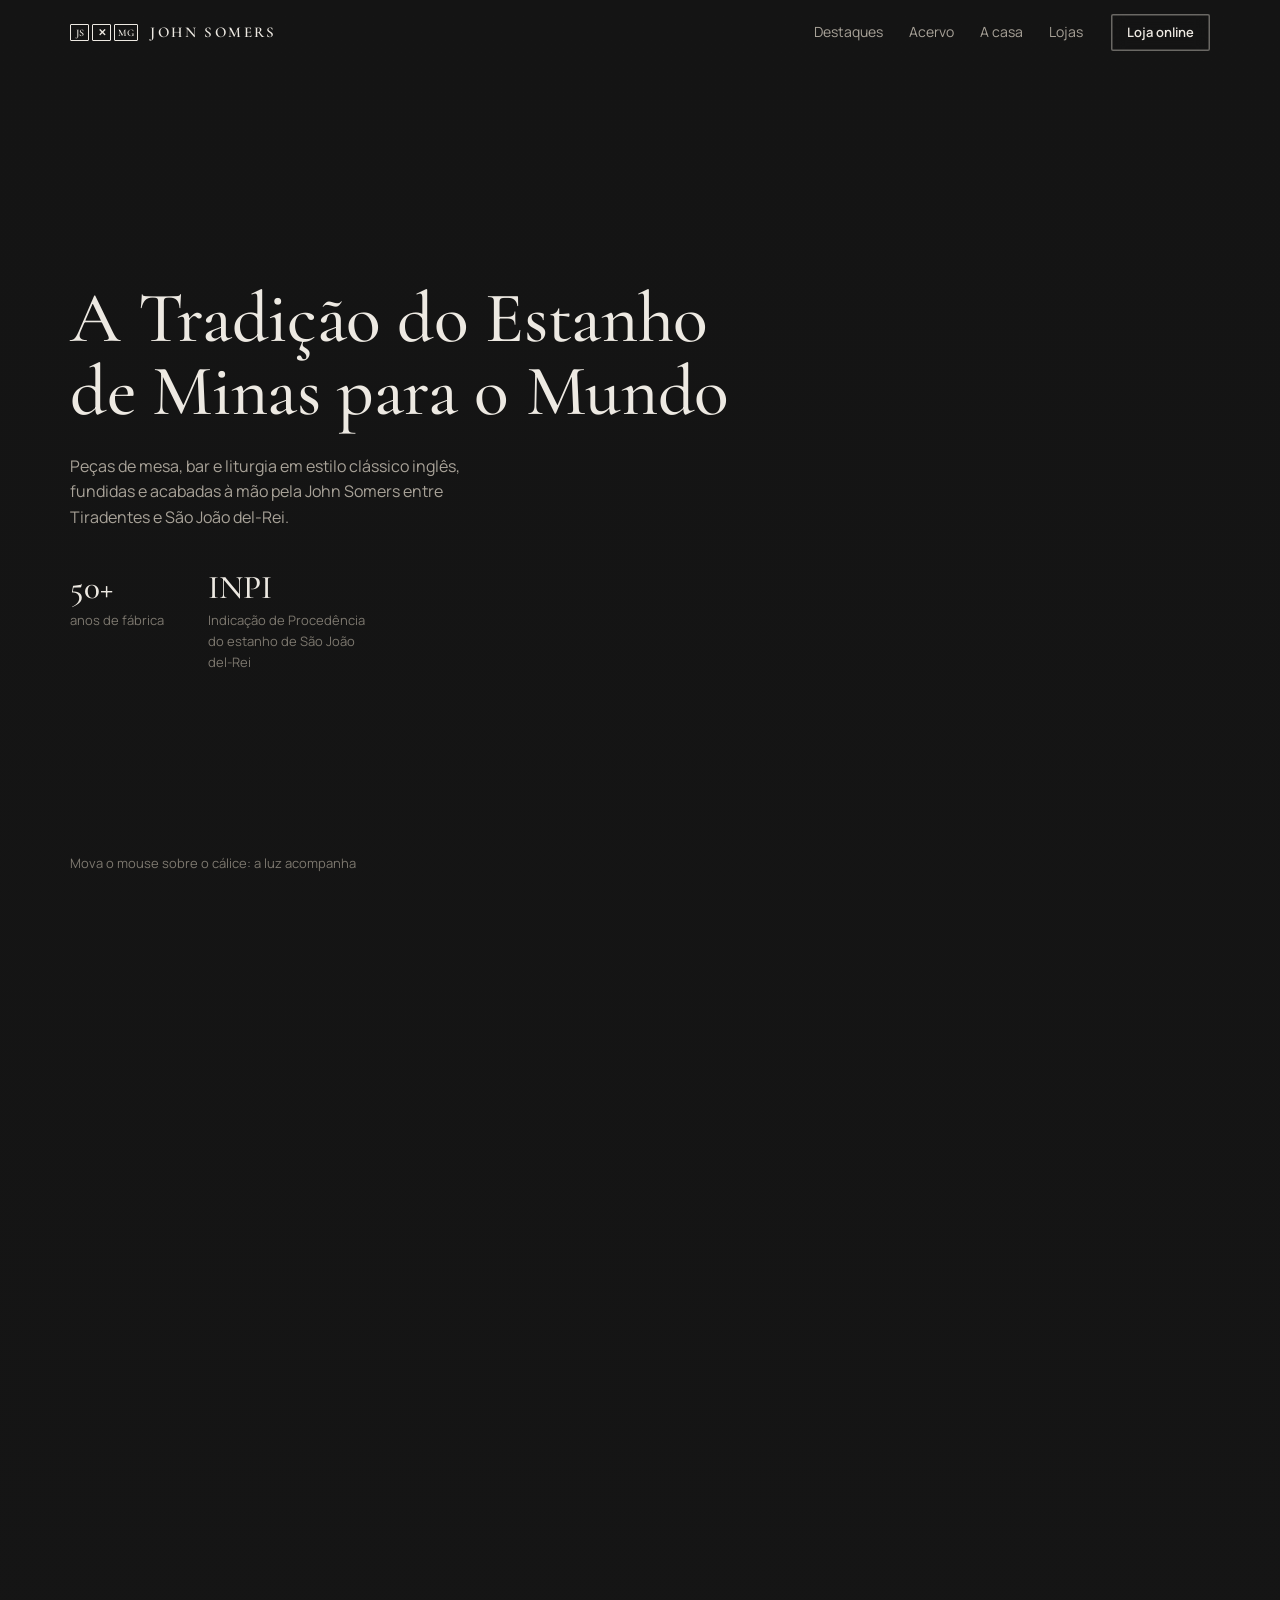
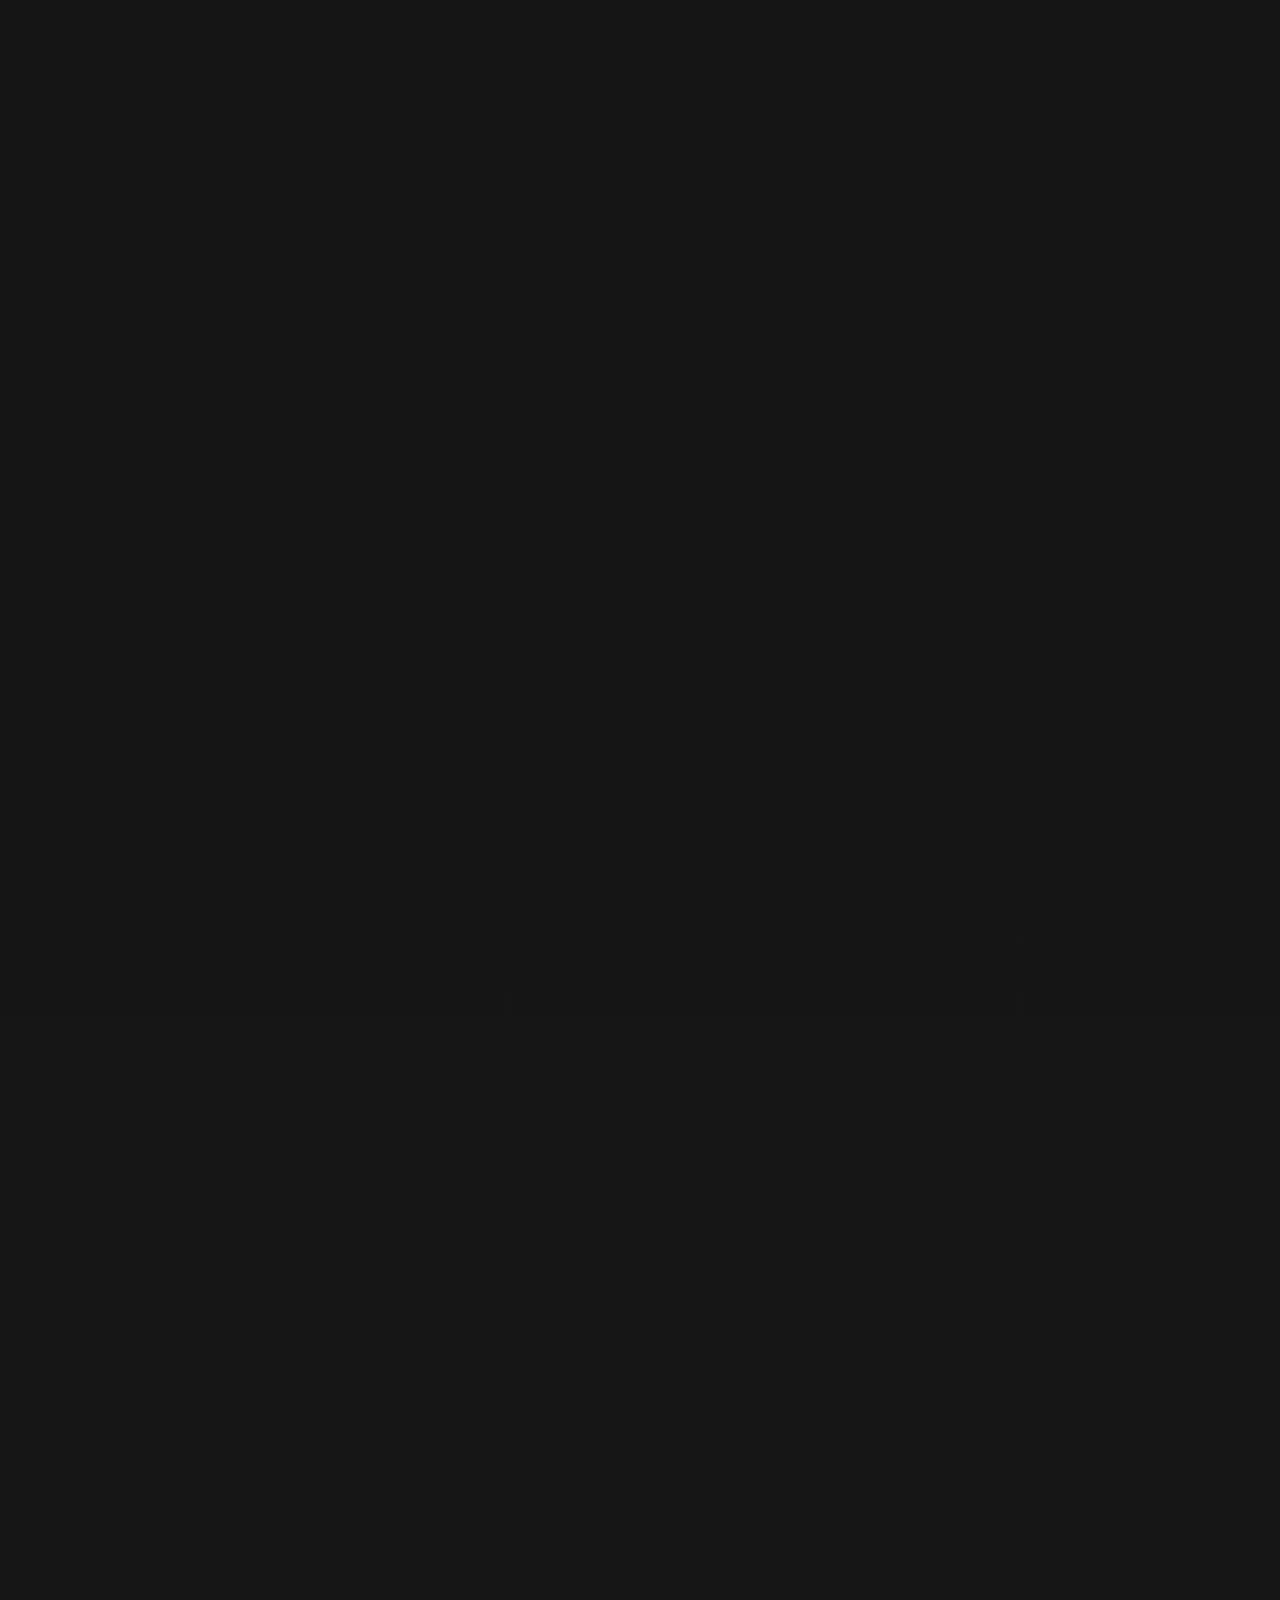
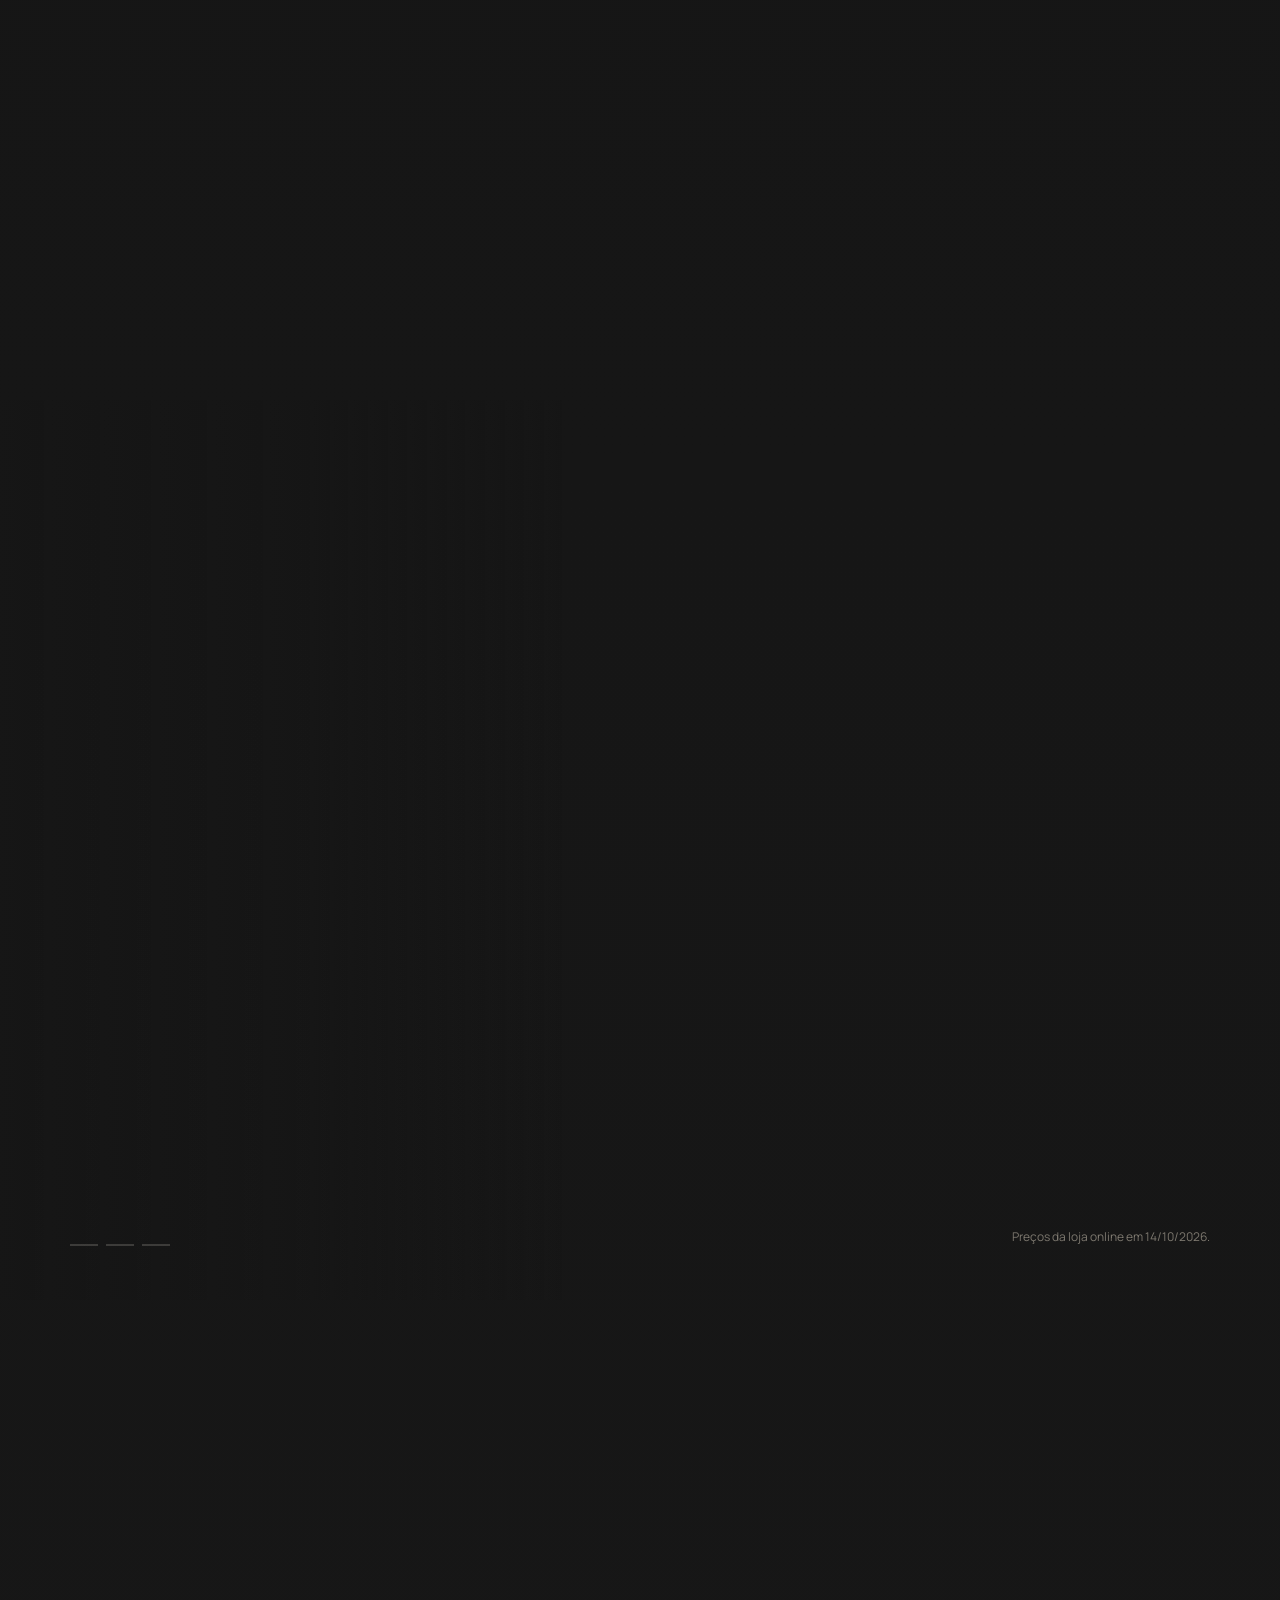
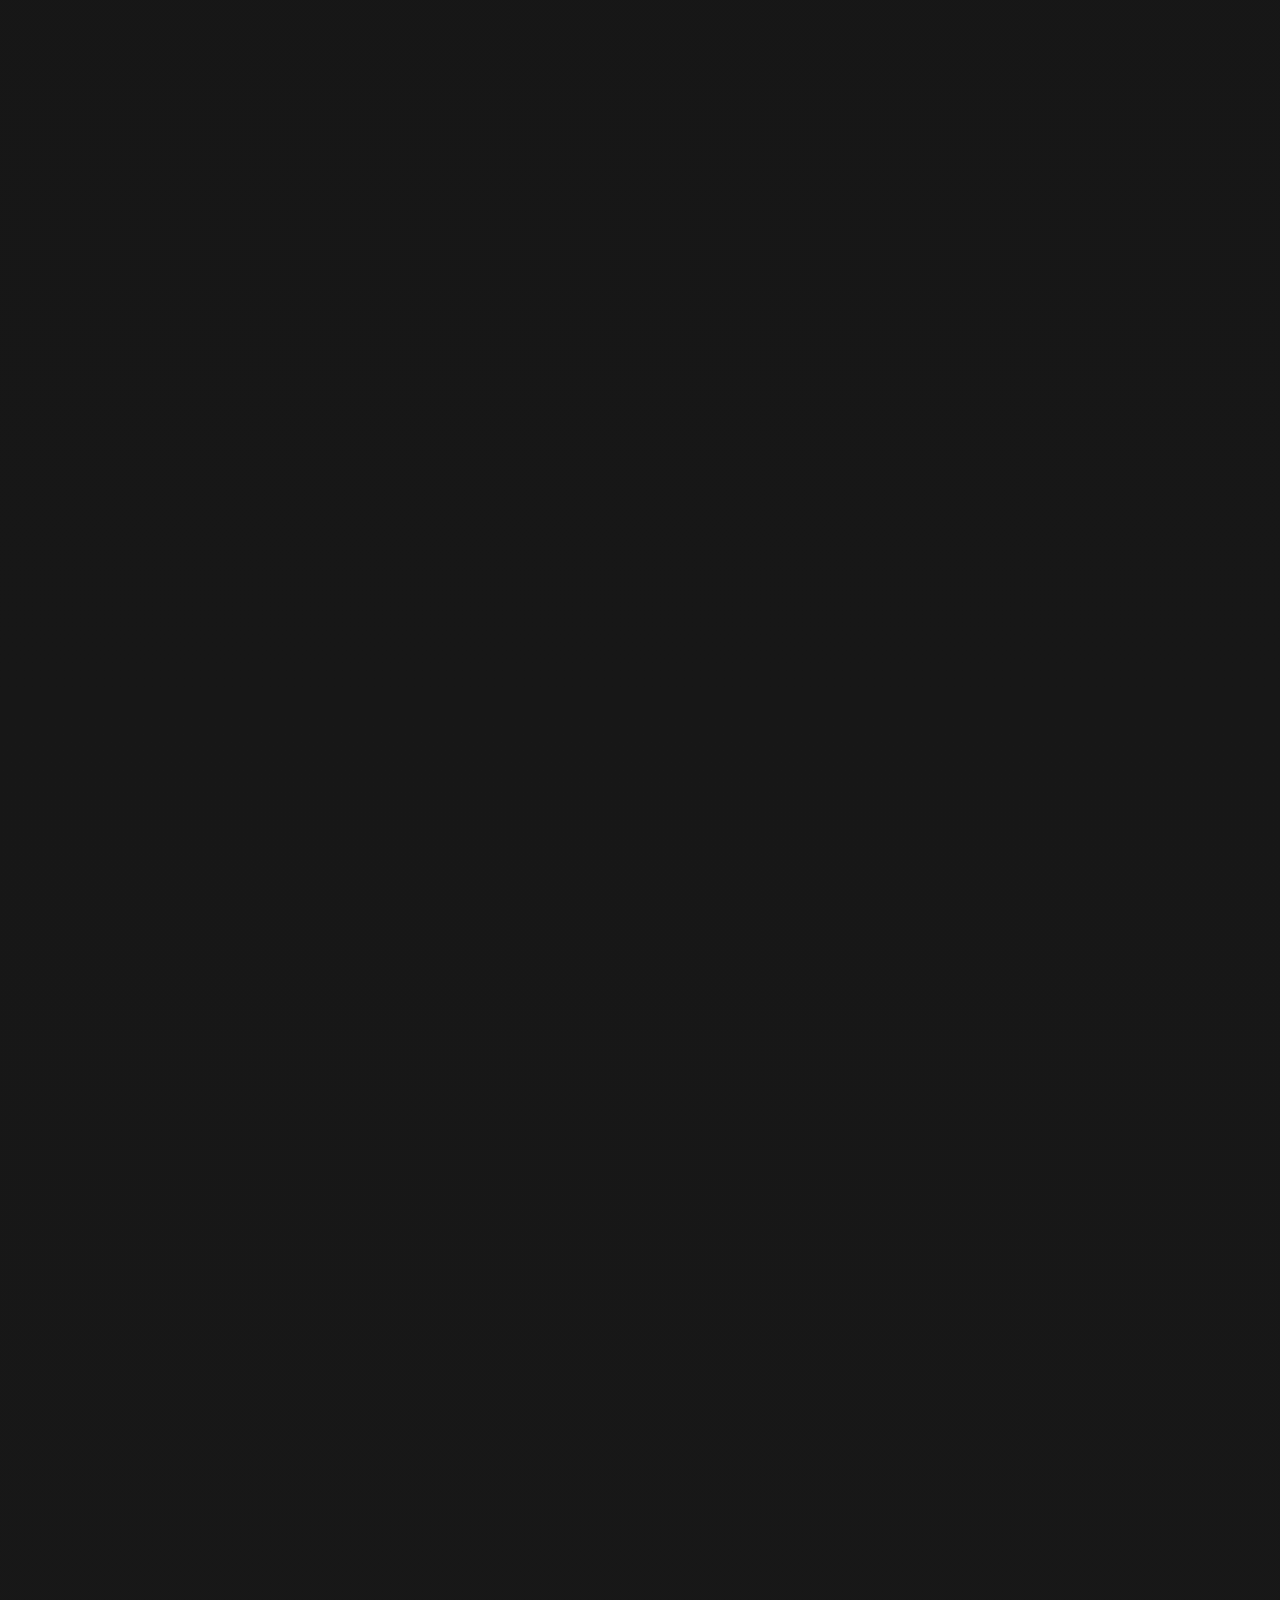
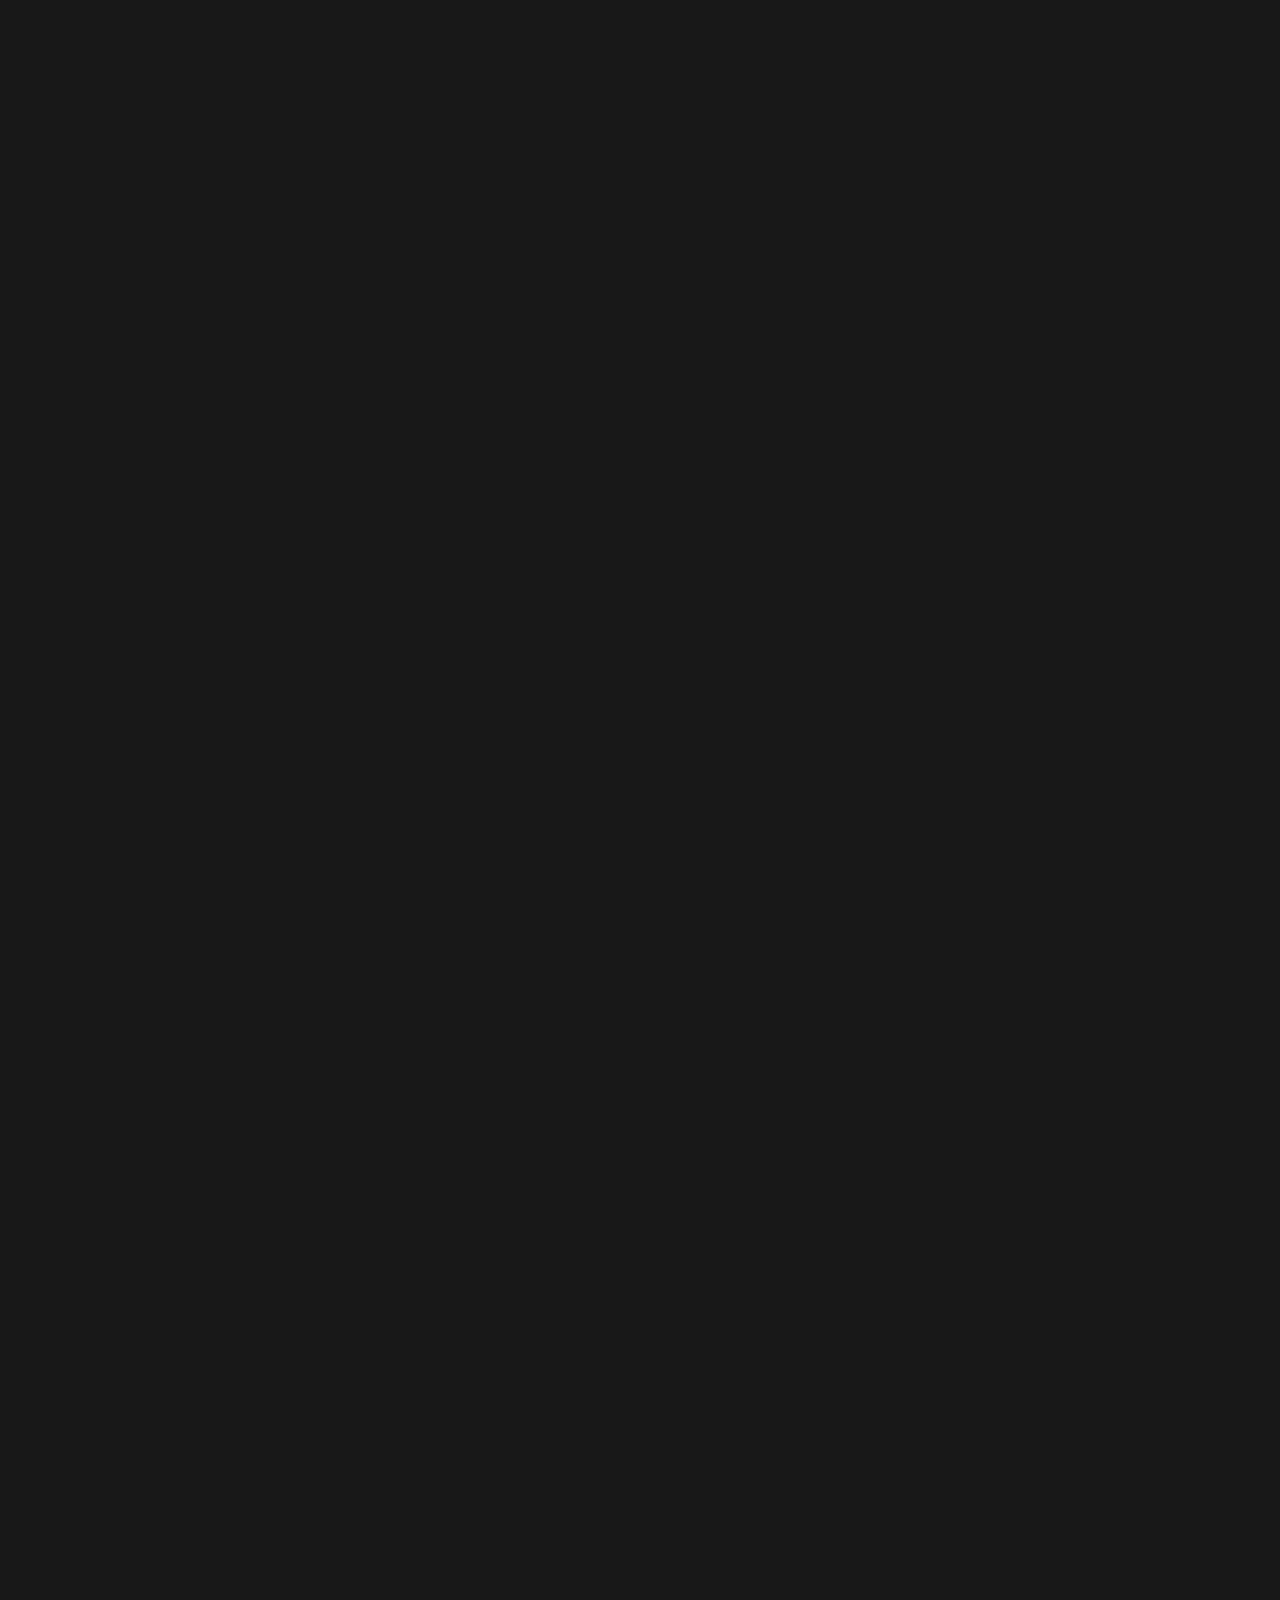
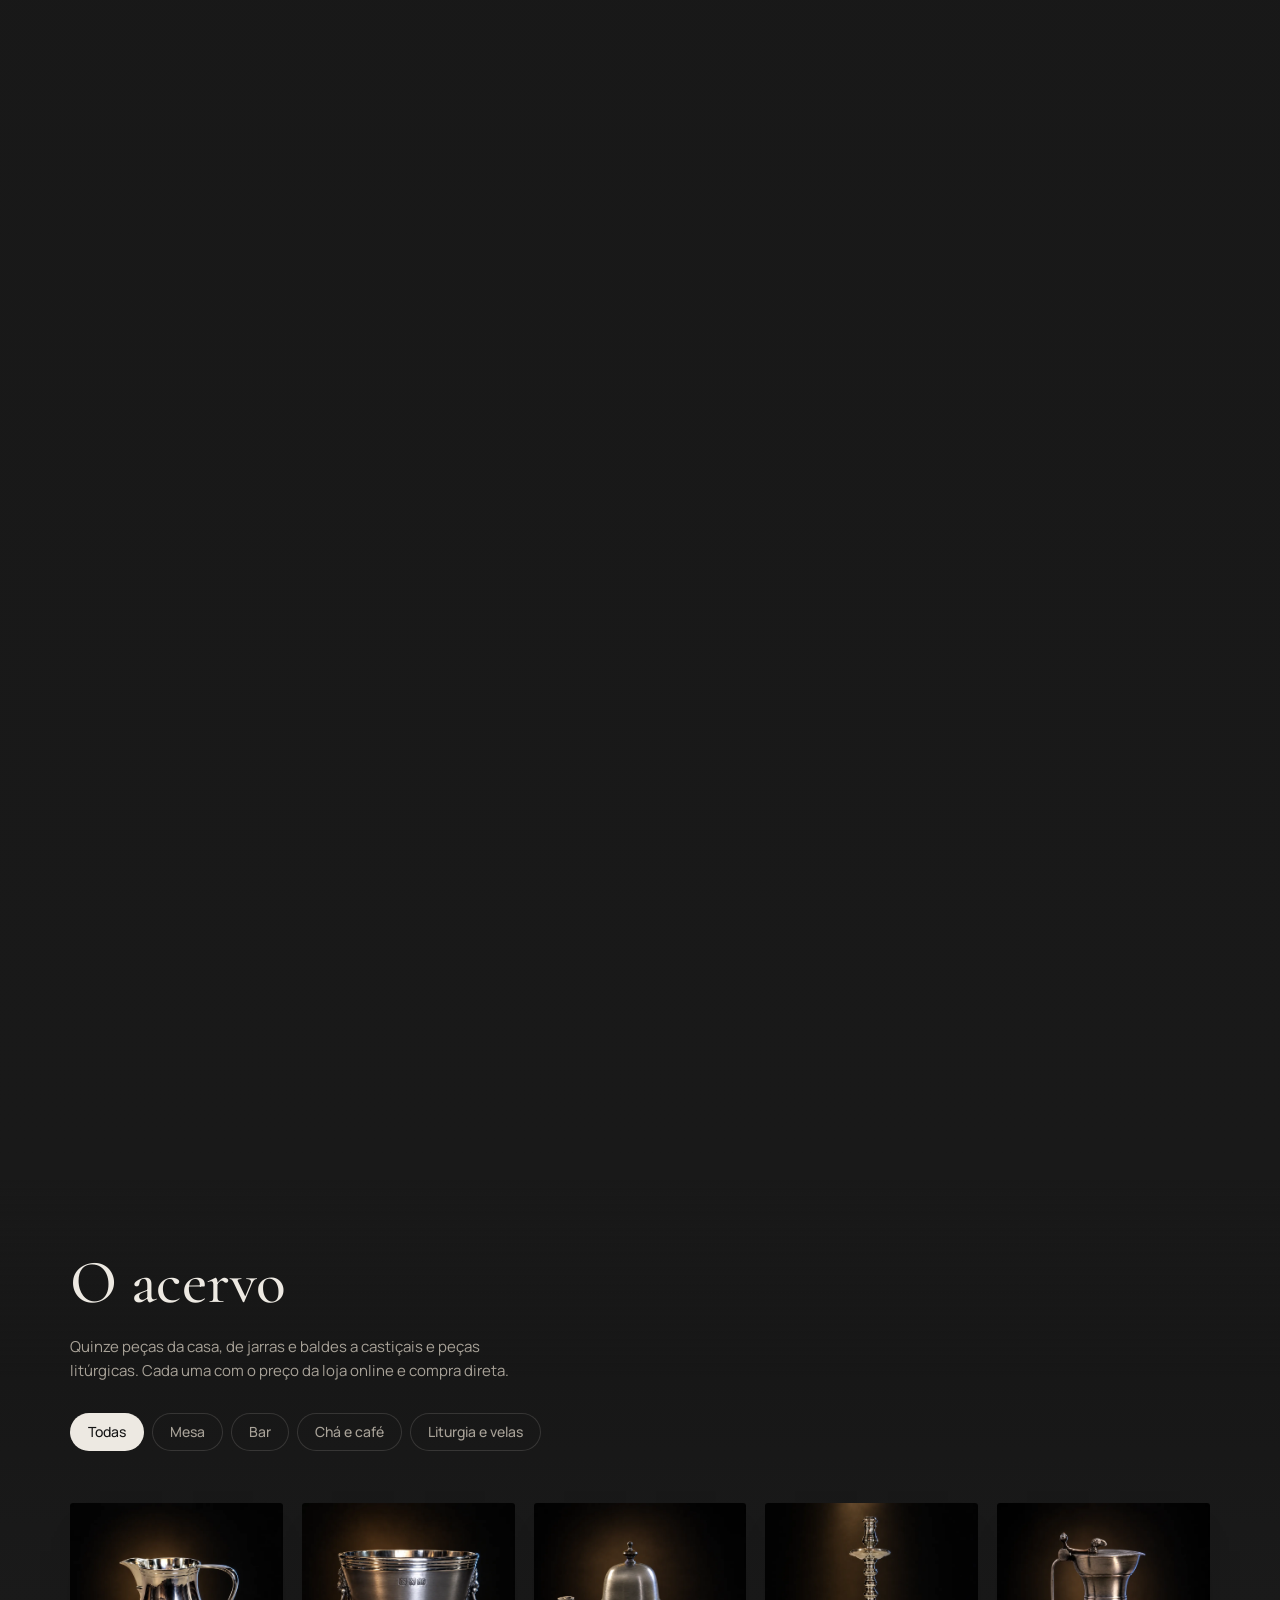
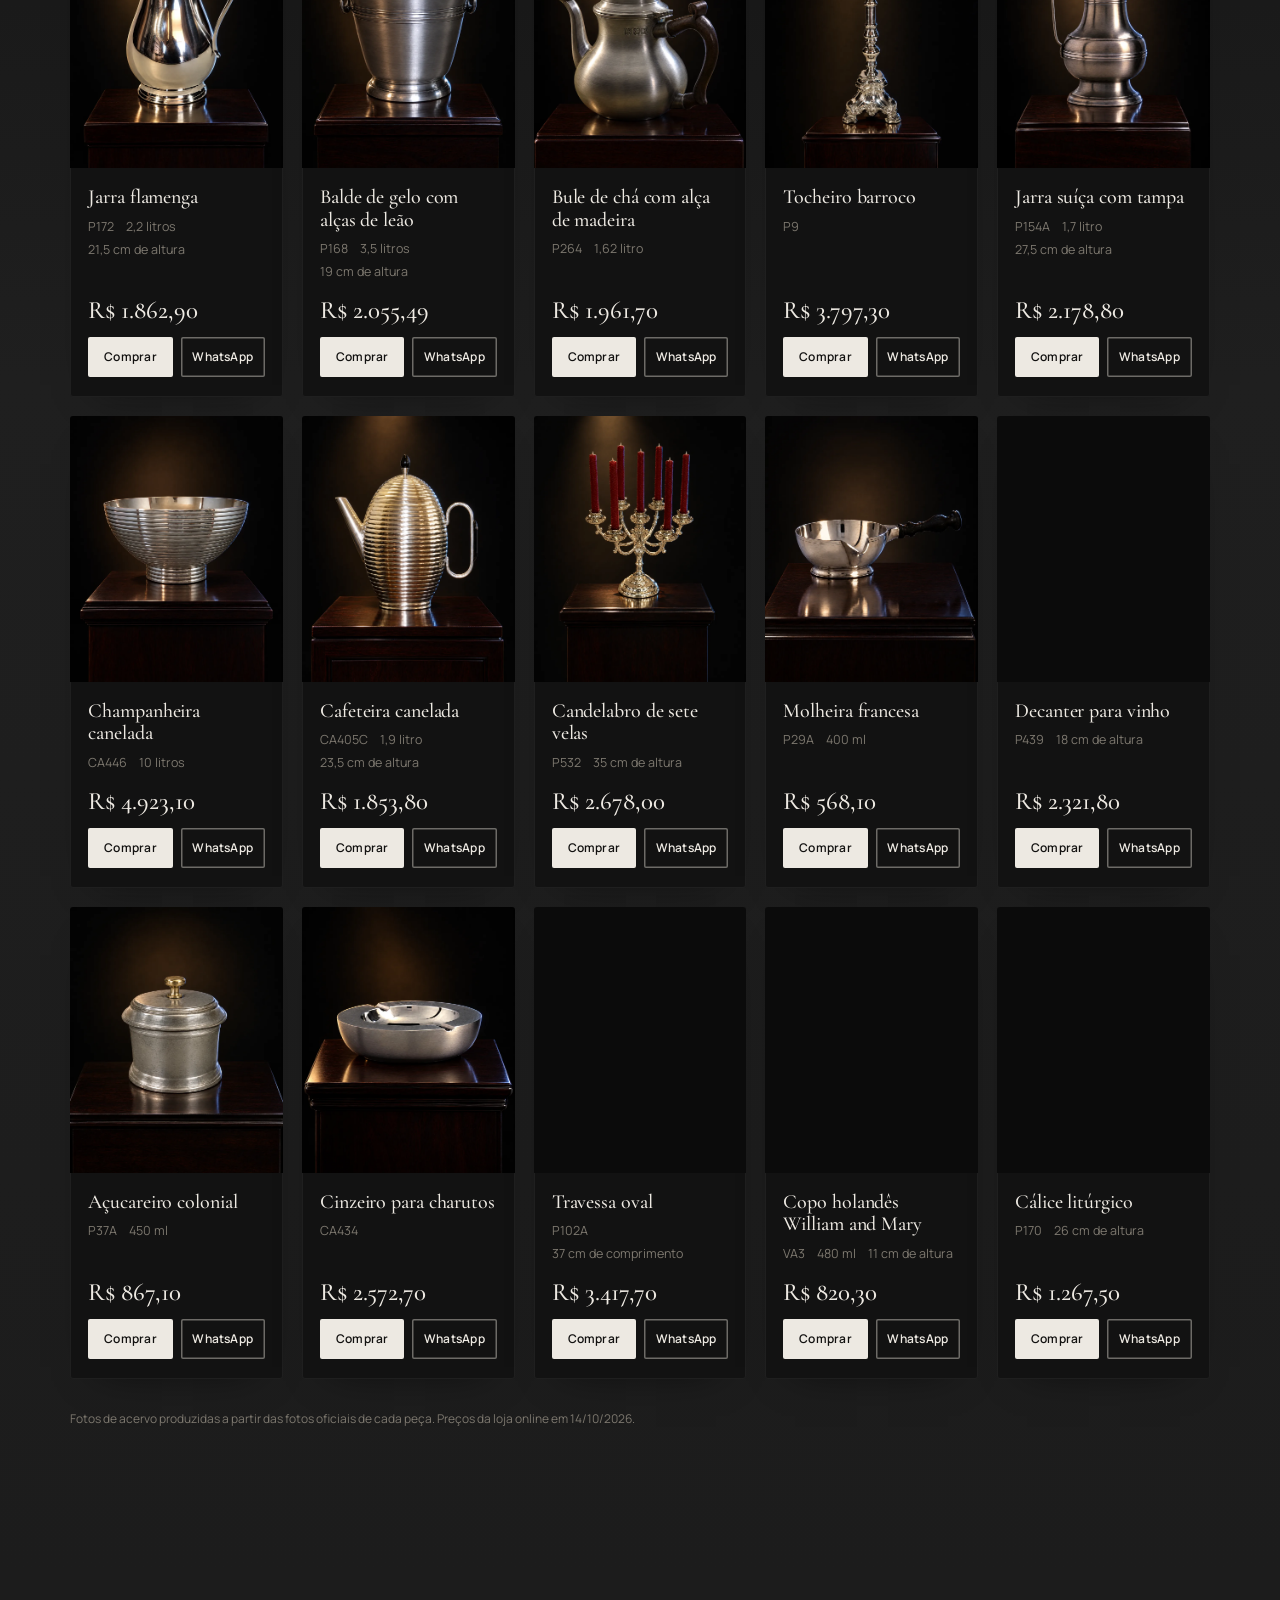
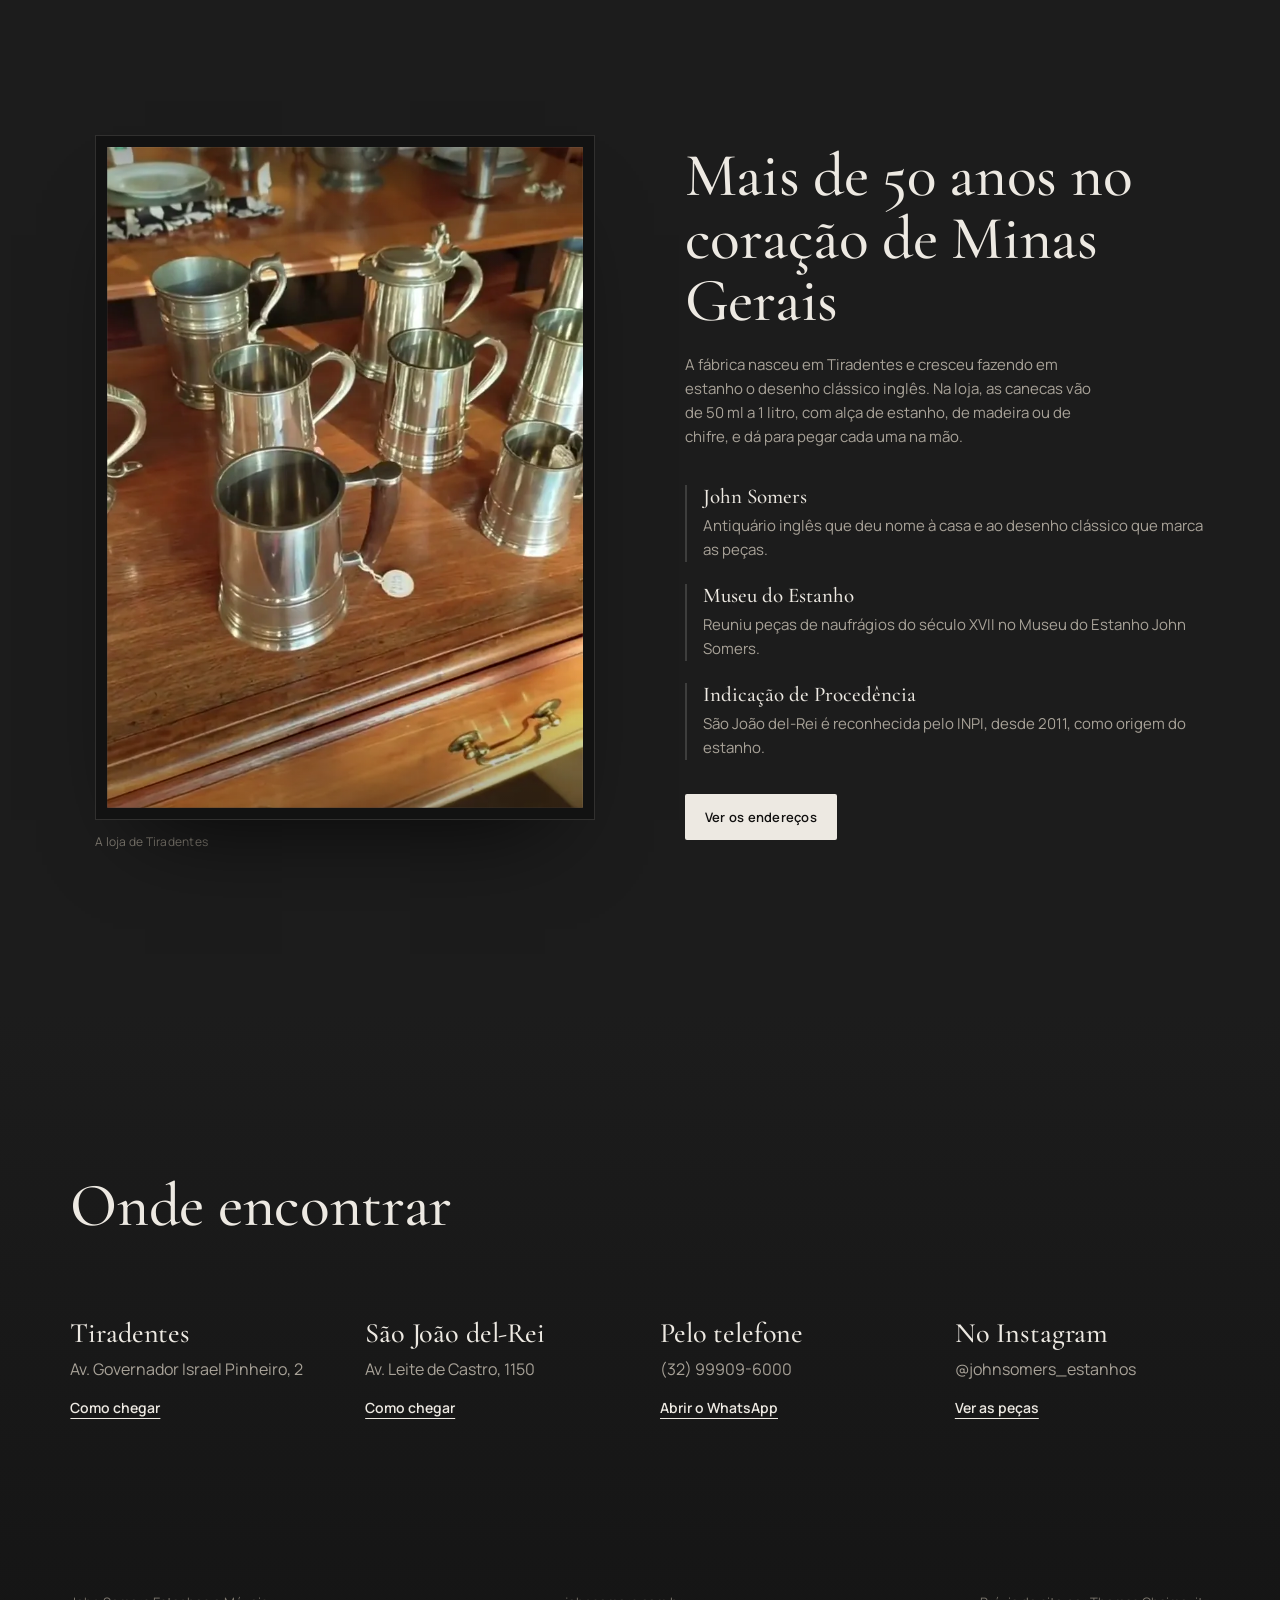
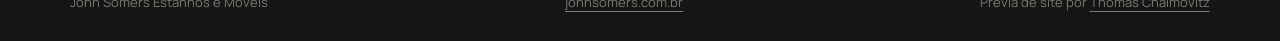
==== john-somers/index.html @ 31bde755 "John Somers v3: galeria carvão e acervo de 15 peças Co-Authored-By: Claude Opus 5.5 <noreply@anthrop" ====
<!doctype html>
<html lang="pt-BR">
<head>
<meta charset="utf-8">
<meta name="viewport" content="width=device-width,initial-scale=1,viewport-fit=cover">
<title>John Somers · Estanho de Minas</title>
<meta name="description" content="John Somers: estanho feito à mão em Minas Gerais há mais de 50 anos. Jarras, cálices, canecas e peças litúrgicas, com lojas em Tiradentes e São João del-Rei.">
<meta name="robots" content="noindex">
<meta property="og:type" content="website">
<meta property="og:title" content="John Somers · A tradição do estanho de Minas para o mundo">
<meta property="og:description" content="Prévia do novo site: as peças em 3D e o acervo, com preço e compra direto na loja.">
<meta property="og:image" content="https://chaimovitz.github.io/kiri-matcha/john-somers/img/og.jpg">
<meta property="og:image:width" content="1200"><meta property="og:image:height" content="630">
<meta name="twitter:card" content="summary_large_image">
<meta name="theme-color" content="#161616">
<link rel="icon" href="data:image/svg+xml,%3Csvg xmlns=%22http://www.w3.org/2000/svg%22 viewBox=%220 0 32 32%22%3E%3Crect width=%2232%22 height=%2232%22 rx=%225%22 fill=%22%230b0b0a%22/%3E%3Cpath d=%22M9 9l14 14M23 9L9 23%22 stroke=%22%23cbc8c1%22 stroke-width=%223.2%22/%3E%3C/svg%3E">
<link rel="preconnect" href="https://fonts.googleapis.com"><link rel="preconnect" href="https://fonts.gstatic.com" crossorigin>
<link href="https://fonts.googleapis.com/css2?family=Cormorant+Garamond:wght@500;600&family=Manrope:wght@400;500;600&display=swap" rel="stylesheet">
<link rel="modulepreload" href="vendor/three.module.js" fetchpriority="high">
<link rel="modulepreload" href="js/app.js"><link rel="modulepreload" href="js/torno.js"><link rel="modulepreload" href="vendor/lenis.mjs">
<link rel="preload" as="image" href="img/puncao-normal.png"><link rel="preload" as="image" href="img/puncao-cor.png"><link rel="preload" as="image" href="img/puncao-rug.png">
<link rel="stylesheet" href="css/site.css">
<script type="importmap">{"imports":{"three":"./vendor/three.module.js","three/addons/":"./vendor/addons/","lenis":"./vendor/lenis.mjs"}}</script>
</head>
<body>

<header id="topo">
 <a class="marca" href="#abertura" aria-label="John Somers, início"><span class="pun"><i>JS</i><i>✕</i><i>MG</i></span><span class="nome">John Somers</span></a>
 <nav aria-label="Seções"><a href="#vitrine">Destaques</a><a href="#acervo">Acervo</a><a href="#loja">A casa</a><a href="#lojas">Lojas</a></nav>
 <a class="loja" href="https://www.johnsomers.com.br" target="_blank" rel="noopener">Loja online</a>
</header>

<div id="palco" aria-hidden="true"><canvas id="gl"></canvas><div class="vinheta"></div></div>
<div id="arrasto" aria-hidden="true"></div>

<main>
<!-- 1. abertura: o cálice -->
<section id="abertura" class="tela">
 <div class="abre">
  <h1>A Tradição do Estanho de Minas para o Mundo</h1>
  <p class="lead">Peças de mesa, bar e liturgia em estilo clássico inglês, fundidas e acabadas à mão pela John Somers entre Tiradentes e São João del-Rei.</p>
  <dl class="fatos">
   <div><dt>50+</dt><dd>anos de fábrica</dd></div>
   <div><dt>INPI</dt><dd>Indicação de Procedência do estanho de São João del-Rei</dd></div>
  </dl>
 </div>
 <p class="dica so-mouse">Mova o mouse sobre o cálice: a luz acompanha</p><p class="dica so-toque">Role para ver a punção de perto</p>
</section>

<!-- 2. a marca no metal: mergulho na punção do cálice -->
<section id="marca" class="pin" style="--h:300">
 <div class="fixo">
  <div class="marca-txt">
   <h2>A marca no metal</h2>
   <p class="t so-mouse">As peças saem da fábrica com a punção JS ✕ MG batida no estanho. Passe o mouse: a luz rasante revela o relevo.</p>
   <p class="t so-toque">As peças saem da fábrica com a punção JS ✕ MG batida no estanho. Role devagar: a luz passa rasante e revela o relevo.</p>
  </div>
  <article class="etiqueta" data-peca="calice">
   <img class="foto3d" src="img/calice.webp" alt="" loading="lazy" decoding="async">
   <h3>Cálice para vinho</h3>
   <p class="ref">P105D</p>
   <ul class="ficha"><li>14,5 cm de altura</li><li>180 ml</li><li>340 g</li></ul>
   <p class="preco">R$ 396,50</p>
   <div class="acoes"><a class="btn" href="https://www.johnsomers.com.br/mesa/calice-para-vinho-p105d" target="_blank" rel="noopener">Comprar na loja</a><a class="btn o" data-wa="Cálice para vinho P105D" href="https://wa.me/5532999096000" target="_blank" rel="noopener"><span class="pc">Perguntar no</span>WhatsApp</a></div>
  </article>
 </div>
</section>

<!-- 3. destaques em 3D: a câmera anda entre os pedestais -->
<section id="vitrine" class="pin" style="--h:620">
 <div class="fixo">
  <header class="vit-cab"><h2>Destaques em 3D</h2><p class="t so-mouse">Arraste a peça para girar. Preço e compra direto na loja oficial.</p><p class="t so-toque">Deslize a peça para os lados para girar. Preço e compra direto na loja oficial.</p></header>
  <article class="etiqueta" data-peca="jarra">
   <img class="foto3d" src="img/jarra.webp" alt="Jarra para vinho em estanho" loading="lazy" decoding="async">
   <h3>Jarra para vinho</h3>
   <p class="ref">P437</p>
   <ul class="ficha"><li>21 cm de altura</li><li>1 litro</li><li>1,12 kg</li></ul>
   <p class="preco">R$ 1.913,60</p>
   <div class="acoes"><a class="btn" href="https://www.johnsomers.com.br/mesa/jarra-para-vinho-p437" target="_blank" rel="noopener">Comprar na loja</a><a class="btn o" data-wa="Jarra para vinho P437" href="https://wa.me/5532999096000" target="_blank" rel="noopener"><span class="pc">Perguntar no</span>WhatsApp</a></div>
  </article>
  <article class="etiqueta" data-peca="galhetas">
   <img class="foto3d" src="img/galhetas.webp" alt="Conjunto de galhetas com bandeja em estanho" loading="lazy" decoding="async">
   <h3>Galhetas com bandeja</h3>
   <p class="ref">P506</p>
   <ul class="ficha"><li>2 galhetas de 80 ml</li><li>13,5 cm de altura</li><li>bandeja com vidro</li></ul>
   <p class="preco">R$ 700,00</p>
   <div class="acoes"><a class="btn" href="https://www.johnsomers.com.br/pecas-sacras/conjunto-de-galhatas" target="_blank" rel="noopener">Comprar na loja</a><a class="btn o" data-wa="Conjunto de galhetas P506" href="https://wa.me/5532999096000" target="_blank" rel="noopener"><span class="pc">Perguntar no</span>WhatsApp</a></div>
  </article>
  <article class="etiqueta" data-peca="caneca">
   <img class="foto3d" src="img/caneca-p34b.webp" alt="Caneca inglesa de estanho P34B" loading="lazy" decoding="async">
   <h3>Caneca inglesa</h3>
   <p class="ref">P34B</p>
   <ul class="ficha"><li>11,2 cm de altura</li><li>500 ml</li><li>480 g</li></ul>
   <p class="preco">R$ 796,80</p>
   <div class="acoes"><a class="btn" href="https://www.johnsomers.com.br/mesa/caneca-para-cerveja-1-pint-568ml-p34b" target="_blank" rel="noopener">Comprar na loja</a><a class="btn o" data-wa="Caneca inglesa P34B" href="https://wa.me/5532999096000" target="_blank" rel="noopener"><span class="pc">Perguntar no</span>WhatsApp</a></div>
  </article>
  <ol class="trilha" aria-hidden="true"><li data-i="0"></li><li data-i="1"></li><li data-i="2"></li></ol>
  <p class="nota">Preços da loja online em 14/10/2026.</p>
 </div>
</section>

<!-- 4. acervo: as 15 obras fotografadas como no museu -->
<section id="acervo">
 <header class="acv-cab">
  <h2>O acervo</h2>
  <p class="t">Quinze peças da casa, de jarras e baldes a castiçais e peças litúrgicas. Cada uma com o preço da loja online e compra direta.</p>
  <div class="filtros" role="group" aria-label="Filtrar o acervo">
   <button type="button" class="on" data-f="todas" aria-pressed="true">Todas</button><button type="button" data-f="mesa" aria-pressed="false">Mesa</button><button type="button" data-f="bar" aria-pressed="false">Bar</button><button type="button" data-f="cha" aria-pressed="false">Chá e café</button><button type="button" data-f="liturgia" aria-pressed="false">Liturgia e velas</button>
  </div>
 </header>
 <div class="obras">
  <article class="obra" data-cat="mesa">
   <figure class="obra-foto"><img src="img/acervo/P172.webp" alt="Jarra flamenga em estanho sobre pedestal de madeira" width="1000" height="1250" loading="lazy" decoding="async"></figure>
   <div class="obra-txt">
    <h3>Jarra flamenga</h3>
    <p class="obra-ref"><span>P172</span><span>2,2 litros</span><span>21,5 cm de altura</span></p>
    <p class="preco">R$ 1.862,90</p>
    <div class="acoes"><a class="btn" href="https://www.johnsomers.com.br/mesa/jarra-flamenga-sem-tampa-p172" target="_blank" rel="noopener">Comprar</a><a class="btn o" data-wa="Jarra flamenga P172" href="https://wa.me/5532999096000" target="_blank" rel="noopener">WhatsApp</a></div>
   </div>
  </article>
  <article class="obra" data-cat="bar">
   <figure class="obra-foto"><img src="img/acervo/P168.webp" alt="Balde de gelo com alças de leão em estanho sobre pedestal de madeira" width="1000" height="1250" loading="lazy" decoding="async"></figure>
   <div class="obra-txt">
    <h3>Balde de gelo com alças de leão</h3>
    <p class="obra-ref"><span>P168</span><span>3,5 litros</span><span>19 cm de altura</span></p>
    <p class="preco">R$ 2.055,49</p>
    <div class="acoes"><a class="btn" href="https://www.johnsomers.com.br/mesa/balde-de-gelo-classico-p168" target="_blank" rel="noopener">Comprar</a><a class="btn o" data-wa="Balde de gelo com alças de leão P168" href="https://wa.me/5532999096000" target="_blank" rel="noopener">WhatsApp</a></div>
   </div>
  </article>
  <article class="obra" data-cat="cha">
   <figure class="obra-foto"><img src="img/acervo/P264.webp" alt="Bule de chá com alça de madeira em estanho sobre pedestal de madeira" width="1000" height="1250" loading="lazy" decoding="async"></figure>
   <div class="obra-txt">
    <h3>Bule de chá com alça de madeira</h3>
    <p class="obra-ref"><span>P264</span><span>1,62 litro</span></p>
    <p class="preco">R$ 1.961,70</p>
    <div class="acoes"><a class="btn" href="https://www.johnsomers.com.br/mesa/bule-de-cha-com-alca-de-madeira-capacidade-1-62l-p264" target="_blank" rel="noopener">Comprar</a><a class="btn o" data-wa="Bule de chá com alça de madeira P264" href="https://wa.me/5532999096000" target="_blank" rel="noopener">WhatsApp</a></div>
   </div>
  </article>
  <article class="obra" data-cat="liturgia">
   <figure class="obra-foto"><img src="img/acervo/P9.webp" alt="Tocheiro barroco em estanho sobre pedestal de madeira" width="1000" height="1250" loading="lazy" decoding="async"></figure>
   <div class="obra-txt">
    <h3>Tocheiro barroco</h3>
    <p class="obra-ref"><span>P9</span></p>
    <p class="preco">R$ 3.797,30</p>
    <div class="acoes"><a class="btn" href="https://www.johnsomers.com.br/acessorios/tocheiro-barroco-p9" target="_blank" rel="noopener">Comprar</a><a class="btn o" data-wa="Tocheiro barroco P9" href="https://wa.me/5532999096000" target="_blank" rel="noopener">WhatsApp</a></div>
   </div>
  </article>
  <article class="obra" data-cat="mesa">
   <figure class="obra-foto"><img src="img/acervo/P154A.webp" alt="Jarra suíça com tampa em estanho sobre pedestal de madeira" width="1000" height="1250" loading="lazy" decoding="async"></figure>
   <div class="obra-txt">
    <h3>Jarra suíça com tampa</h3>
    <p class="obra-ref"><span>P154A</span><span>1,7 litro</span><span>27,5 cm de altura</span></p>
    <p class="preco">R$ 2.178,80</p>
    <div class="acoes"><a class="btn" href="https://www.johnsomers.com.br/mesa/bar/jarra-suica-p154a" target="_blank" rel="noopener">Comprar</a><a class="btn o" data-wa="Jarra suíça com tampa P154A" href="https://wa.me/5532999096000" target="_blank" rel="noopener">WhatsApp</a></div>
   </div>
  </article>
  <article class="obra" data-cat="bar">
   <figure class="obra-foto"><img src="img/acervo/CA446.webp" alt="Champanheira canelada em estanho sobre pedestal de madeira" width="1000" height="1250" loading="lazy" decoding="async"></figure>
   <div class="obra-txt">
    <h3>Champanheira canelada</h3>
    <p class="obra-ref"><span>CA446</span><span>10 litros</span></p>
    <p class="preco">R$ 4.923,10</p>
    <div class="acoes"><a class="btn" href="https://www.johnsomers.com.br/mesa/champanheira-canelada-ca446" target="_blank" rel="noopener">Comprar</a><a class="btn o" data-wa="Champanheira canelada CA446" href="https://wa.me/5532999096000" target="_blank" rel="noopener">WhatsApp</a></div>
   </div>
  </article>
  <article class="obra" data-cat="cha">
   <figure class="obra-foto"><img src="img/acervo/CA405C.webp" alt="Cafeteira canelada em estanho sobre pedestal de madeira" width="1000" height="1250" loading="lazy" decoding="async"></figure>
   <div class="obra-txt">
    <h3>Cafeteira canelada</h3>
    <p class="obra-ref"><span>CA405C</span><span>1,9 litro</span><span>23,5 cm de altura</span></p>
    <p class="preco">R$ 1.853,80</p>
    <div class="acoes"><a class="btn" href="https://www.johnsomers.com.br/mesa/cafeteira-canelada-ca405c" target="_blank" rel="noopener">Comprar</a><a class="btn o" data-wa="Cafeteira canelada CA405C" href="https://wa.me/5532999096000" target="_blank" rel="noopener">WhatsApp</a></div>
   </div>
  </article>
  <article class="obra" data-cat="liturgia">
   <figure class="obra-foto"><img src="img/acervo/P532.webp" alt="Candelabro de sete velas em estanho sobre pedestal de madeira" width="1000" height="1250" loading="lazy" decoding="async"></figure>
   <div class="obra-txt">
    <h3>Candelabro de sete velas</h3>
    <p class="obra-ref"><span>P532</span><span>35 cm de altura</span></p>
    <p class="preco">R$ 2.678,00</p>
    <div class="acoes"><a class="btn" href="https://www.johnsomers.com.br/acessorios/candelabro-com-7-velas-p532" target="_blank" rel="noopener">Comprar</a><a class="btn o" data-wa="Candelabro de sete velas P532" href="https://wa.me/5532999096000" target="_blank" rel="noopener">WhatsApp</a></div>
   </div>
  </article>
  <article class="obra" data-cat="mesa">
   <figure class="obra-foto"><img src="img/acervo/P29A.webp" alt="Molheira francesa em estanho sobre pedestal de madeira" width="1000" height="1250" loading="lazy" decoding="async"></figure>
   <div class="obra-txt">
    <h3>Molheira francesa</h3>
    <p class="obra-ref"><span>P29A</span><span>400 ml</span></p>
    <p class="preco">R$ 568,10</p>
    <div class="acoes"><a class="btn" href="https://www.johnsomers.com.br/mesa/molheira-francesa-p29a" target="_blank" rel="noopener">Comprar</a><a class="btn o" data-wa="Molheira francesa P29A" href="https://wa.me/5532999096000" target="_blank" rel="noopener">WhatsApp</a></div>
   </div>
  </article>
  <article class="obra" data-cat="bar">
   <figure class="obra-foto"><img src="img/acervo/P439.webp" alt="Decanter para vinho em estanho sobre pedestal de madeira" width="1000" height="1250" loading="lazy" decoding="async"></figure>
   <div class="obra-txt">
    <h3>Decanter para vinho</h3>
    <p class="obra-ref"><span>P439</span><span>18 cm de altura</span></p>
    <p class="preco">R$ 2.321,80</p>
    <div class="acoes"><a class="btn" href="https://www.johnsomers.com.br/mesa/decanter-p439" target="_blank" rel="noopener">Comprar</a><a class="btn o" data-wa="Decanter para vinho P439" href="https://wa.me/5532999096000" target="_blank" rel="noopener">WhatsApp</a></div>
   </div>
  </article>
  <article class="obra" data-cat="cha">
   <figure class="obra-foto"><img src="img/acervo/P37A.webp" alt="Açucareiro colonial em estanho sobre pedestal de madeira" width="1000" height="1250" loading="lazy" decoding="async"></figure>
   <div class="obra-txt">
    <h3>Açucareiro colonial</h3>
    <p class="obra-ref"><span>P37A</span><span>450 ml</span></p>
    <p class="preco">R$ 867,10</p>
    <div class="acoes"><a class="btn" href="https://www.johnsomers.com.br/mesa/acucareiro-colonial-com-botao-de-latao-p37a" target="_blank" rel="noopener">Comprar</a><a class="btn o" data-wa="Açucareiro colonial P37A" href="https://wa.me/5532999096000" target="_blank" rel="noopener">WhatsApp</a></div>
   </div>
  </article>
  <article class="obra" data-cat="bar">
   <figure class="obra-foto"><img src="img/acervo/CA434.webp" alt="Cinzeiro para charutos em estanho sobre pedestal de madeira" width="1000" height="1250" loading="lazy" decoding="async"></figure>
   <div class="obra-txt">
    <h3>Cinzeiro para charutos</h3>
    <p class="obra-ref"><span>CA434</span></p>
    <p class="preco">R$ 2.572,70</p>
    <div class="acoes"><a class="btn" href="https://www.johnsomers.com.br/colecoes/cinzeiro-para-charutos-ca434" target="_blank" rel="noopener">Comprar</a><a class="btn o" data-wa="Cinzeiro para charutos CA434" href="https://wa.me/5532999096000" target="_blank" rel="noopener">WhatsApp</a></div>
   </div>
  </article>
  <article class="obra" data-cat="mesa">
   <figure class="obra-foto"><img src="img/acervo/P102A.webp" alt="Travessa oval em estanho sobre pedestal de madeira" width="1000" height="1250" loading="lazy" decoding="async"></figure>
   <div class="obra-txt">
    <h3>Travessa oval</h3>
    <p class="obra-ref"><span>P102A</span><span>37 cm de comprimento</span></p>
    <p class="preco">R$ 3.417,70</p>
    <div class="acoes"><a class="btn" href="https://www.johnsomers.com.br/mesa/travessa-oval-p102a" target="_blank" rel="noopener">Comprar</a><a class="btn o" data-wa="Travessa oval P102A" href="https://wa.me/5532999096000" target="_blank" rel="noopener">WhatsApp</a></div>
   </div>
  </article>
  <article class="obra" data-cat="bar">
   <figure class="obra-foto"><img src="img/acervo/VA3.webp" alt="Copo holandês William and Mary em estanho sobre pedestal de madeira" width="1000" height="1250" loading="lazy" decoding="async"></figure>
   <div class="obra-txt">
    <h3>Copo holandês William and Mary</h3>
    <p class="obra-ref"><span>VA3</span><span>480 ml</span><span>11 cm de altura</span></p>
    <p class="preco">R$ 820,30</p>
    <div class="acoes"><a class="btn" href="https://www.johnsomers.com.br/replicas/copo-holandes-william-and-mary-va3" target="_blank" rel="noopener">Comprar</a><a class="btn o" data-wa="Copo holandês William and Mary VA3" href="https://wa.me/5532999096000" target="_blank" rel="noopener">WhatsApp</a></div>
   </div>
  </article>
  <article class="obra" data-cat="liturgia">
   <figure class="obra-foto"><img src="img/acervo/P170.webp" alt="Cálice litúrgico em estanho sobre pedestal de madeira" width="1000" height="1250" loading="lazy" decoding="async"></figure>
   <div class="obra-txt">
    <h3>Cálice litúrgico</h3>
    <p class="obra-ref"><span>P170</span><span>26 cm de altura</span></p>
    <p class="preco">R$ 1.267,50</p>
    <div class="acoes"><a class="btn" href="https://www.johnsomers.com.br/liturgico/calice" target="_blank" rel="noopener">Comprar</a><a class="btn o" data-wa="Cálice litúrgico P170" href="https://wa.me/5532999096000" target="_blank" rel="noopener">WhatsApp</a></div>
   </div>
  </article>
 </div>
 <p class="acv-nota">Fotos de acervo produzidas a partir das fotos oficiais de cada peça. Preços da loja online em 14/10/2026.</p>
</section>

<!-- 5. a casa: vídeo institucional e a história -->
<section id="loja">
 <div class="loja-in">
  <figure class="filme"><div class="moldura"><video muted loop playsinline preload="none" poster="vid/loja-poster.webp" aria-label="Canecas de estanho sobre o móvel da loja"><source src="vid/loja.webm" type="video/webm"><source src="vid/loja.mp4" type="video/mp4"></video></div><figcaption>A loja de Tiradentes</figcaption></figure>
  <div class="loja-txt">
   <h2>Mais de 50 anos no coração de Minas Gerais</h2>
   <p class="t">A fábrica nasceu em Tiradentes e cresceu fazendo em estanho o desenho clássico inglês. Na loja, as canecas vão de 50 ml a 1 litro, com alça de estanho, de madeira ou de chifre, e dá para pegar cada uma na mão.</p>
   <dl class="marcos">
    <div><dt>John Somers</dt><dd>Antiquário inglês que deu nome à casa e ao desenho clássico que marca as peças.</dd></div>
    <div><dt>Museu do Estanho</dt><dd>Reuniu peças de naufrágios do século XVII no Museu do Estanho John Somers.</dd></div>
    <div><dt>Indicação de Procedência</dt><dd>São João del-Rei é reconhecida pelo INPI, desde 2011, como origem do estanho.</dd></div>
   </dl>
   <a class="btn" href="#lojas">Ver os endereços</a>
  </div>
 </div>
</section>

<!-- 6. lojas e rodapé -->
<section id="lojas">
 <h2>Onde encontrar</h2>
 <div class="enderecos">
  <div><h3>Tiradentes</h3><p>Av. Governador Israel Pinheiro, 2</p><a href="https://www.google.com/maps/search/?api=1&amp;query=John+Somers+Av.+Governador+Israel+Pinheiro+2+Tiradentes+MG" target="_blank" rel="noopener">Como chegar</a></div>
  <div><h3>São João del-Rei</h3><p>Av. Leite de Castro, 1150</p><a href="https://www.google.com/maps/search/?api=1&amp;query=John+Somers+Av.+Leite+de+Castro+1150+S%C3%A3o+Jo%C3%A3o+del-Rei+MG" target="_blank" rel="noopener">Como chegar</a></div>
  <div><h3>Pelo telefone</h3><p>(32) 99909-6000</p><a href="https://wa.me/5532999096000" target="_blank" rel="noopener">Abrir o WhatsApp</a></div>
  <div><h3>No Instagram</h3><p>@johnsomers_estanhos</p><a href="https://www.instagram.com/johnsomers_estanhos/" target="_blank" rel="noopener">Ver as peças</a></div>
 </div>
 <footer><span>John Somers Estanhos e Móveis</span><span><a href="https://www.johnsomers.com.br" target="_blank" rel="noopener">johnsomers.com.br</a></span><span>Prévia de site por <a href="https://thomaschaimovitz.com" target="_blank" rel="noopener">Thomas Chaimovitz</a></span></footer>
</section>
</main>

<script type="module" src="js/app.js"></script>
</body>
</html>
---- john-somers/css/site.css ----
:root{
 --fundo:#161616;--fundo2:#1c1c1c;--fundo3:#1f1f1f;--cartao:#121212;--tinta:#ede9e2;--apagado:#a8a298;--fraco:#7d786f;--estanho:#cbc8c1;--linha:rgba(237,233,226,.14);
 --serif:"Cormorant Garamond",Georgia,"Times New Roman",serif;--sans:Manrope,system-ui,-apple-system,"Segoe UI",sans-serif;
 --borda:clamp(16px,5.5vw,88px);
}
*{box-sizing:border-box;margin:0;padding:0}
html{background:#141414;-webkit-text-size-adjust:100%}
body{background:linear-gradient(#141414,#1b1b1b);color:var(--tinta);font:400 16px/1.6 var(--sans);overflow-x:hidden;-webkit-font-smoothing:antialiased;-moz-osx-font-smoothing:grayscale}
img,video{display:block;max-width:100%}
a{color:inherit}
:focus-visible{outline:2px solid var(--tinta);outline-offset:4px}
h1,h2,h3{font-family:var(--serif);font-weight:500;line-height:1.02;letter-spacing:-.005em}
h1{font-size:clamp(44px,5.6vw,96px);text-wrap:balance}
h2{font-size:clamp(38px,4.8vw,78px)}
h3{font-size:clamp(26px,2.2vw,34px)}
.t{color:var(--apagado);font-size:clamp(15px,1.15vw,18px);max-width:38ch;margin-top:20px}
.t.largo{max-width:52ch}
html.toque .so-mouse,html:not(.toque) .so-toque{display:none}

/* botões */
.btn{display:inline-flex;align-items:center;justify-content:center;gap:.3em;min-height:46px;padding:0 20px;font:600 13px/1 var(--sans);letter-spacing:.02em;text-decoration:none;background:var(--tinta);color:#121110;border-radius:2px;transition:background .25s,color .25s}
.btn:hover{background:#fff}
.btn.o{background:transparent;color:var(--tinta);box-shadow:inset 0 0 0 1.5px rgba(235,230,221,.42)}
.btn.o:hover{box-shadow:inset 0 0 0 1.5px var(--tinta)}

/* punção (marca da casa) */
.pun{display:inline-flex;gap:3px}
.pun i{font:600 10px/1 var(--serif);font-style:normal;padding:3px 3px 2px;border:1.5px solid currentColor;border-radius:1px;min-width:19px;text-align:center}

/* topo */
#topo{position:fixed;inset:0 0 auto;z-index:30;display:flex;align-items:center;gap:28px;padding:max(14px,env(safe-area-inset-top)) var(--borda) 14px;transition:background .4s,transform .5s}
#topo.sobre{background:linear-gradient(rgba(22,22,22,.92),rgba(22,22,22,0))}
#topo.some{transform:translateY(-110%)}
.marca{display:flex;align-items:center;gap:12px;text-decoration:none;margin-right:auto}
.marca .nome{font:600 15px/1 var(--serif);letter-spacing:.16em;text-transform:uppercase}
#topo nav{display:flex;gap:26px;font-size:14px}
#topo nav a{text-decoration:none;color:var(--apagado);transition:color .2s}
#topo nav a:hover{color:var(--tinta)}
#topo .loja{font:600 13px/1 var(--sans);text-decoration:none;padding:12px 16px;border-radius:2px;box-shadow:inset 0 0 0 1.5px rgba(235,230,221,.4);background:rgba(22,22,22,.4);backdrop-filter:blur(8px);-webkit-backdrop-filter:blur(8px)}
@media (max-width:820px){#topo nav{display:none}.marca .nome{font-size:13px}}

/* palco 3D */
#palco{position:fixed;inset:0;z-index:0;pointer-events:none;opacity:0;transition:opacity .45s ease}
#palco.on{opacity:1}
#gl{width:100%;height:100%;display:block}
.vinheta{position:absolute;inset:0;background:radial-gradient(130% 95% at 55% 46%,rgba(0,0,0,0) 62%,rgba(0,0,0,.12) 100%)}
#arrasto{position:fixed;z-index:3;touch-action:pan-y;cursor:grab;display:none;left:var(--ax,50%);top:var(--ay,10%);width:var(--aw,40%);height:var(--ah,80%)}
#arrasto.on{display:block}
#arrasto.pega{cursor:grabbing}
html.sem3d #palco,html.sem3d #arrasto{display:none}

main{position:relative;z-index:2}
section{position:relative}
.tela{min-height:100vh;min-height:100svh}
.pin{height:calc(var(--h) * 1vh)}
.fixo{position:sticky;top:0;height:100vh;height:100svh;overflow:hidden}

/* 1. abertura */
#abertura{display:flex;align-items:center;padding:0 var(--borda)}
.abre{max-width:min(720px,52vw);padding-top:6vh}
.lead{color:var(--apagado);font-size:clamp(16px,1.25vw,19px);max-width:42ch;margin-top:26px}
.fatos{display:flex;gap:44px;margin-top:40px}
.fatos dt{font:500 clamp(30px,2.6vw,40px)/1 var(--serif)}
.fatos dd{color:var(--fraco);font-size:13px;margin-top:6px;max-width:20ch}
.dica{position:absolute;left:var(--borda);bottom:max(26px,env(safe-area-inset-bottom));font-size:13px;color:var(--fraco)}
@media (max-width:820px){
 #abertura{align-items:flex-end;padding-bottom:5vh}
 .abre{max-width:none;padding-top:0}
 h1{font-size:clamp(40px,11vw,60px)}
 .fatos{gap:30px;margin-top:28px}
 .dica{display:none}
}

/* 2. marca */
.marca-txt{position:absolute;left:var(--borda);top:50%;transform:translateY(-50%);max-width:400px;opacity:0;transition:opacity .7s}
.marca-txt::before{content:"";position:absolute;inset:-28% -34% -28% -60%;background:radial-gradient(closest-side,rgba(20,20,20,.84),rgba(20,20,20,0));z-index:-1;pointer-events:none}
#marca[data-f="perto"] .marca-txt{opacity:1}
@media (max-width:820px){.marca-txt{top:auto;bottom:max(10vh,70px);transform:none;right:var(--borda);max-width:none}}

/* etiqueta de museu */
.etiqueta{position:absolute;width:min(360px,86vw);opacity:0;visibility:hidden;transition:opacity .55s ease,visibility .55s}
.etiqueta.on{opacity:1;visibility:visible}
.etiqueta h3{font-size:clamp(30px,2.6vw,40px)}
.etiqueta .ref{font:500 13px/1 var(--sans);letter-spacing:.06em;color:var(--fraco);margin-top:10px}
.etiqueta .ficha{list-style:none;margin-top:18px;color:var(--apagado);font-size:15px;line-height:1.75}
.etiqueta .preco{font:500 clamp(30px,2.4vw,38px)/1 var(--serif);margin-top:20px}
.etiqueta .acoes{display:flex;flex-wrap:wrap;gap:10px;margin-top:22px}
.etiqueta .foto3d{display:none}
#marca .etiqueta{right:var(--borda);top:50%;transform:translateY(-50%)}
#vitrine .etiqueta{left:var(--borda);bottom:12vh}
#vitrine .fixo::before{content:"";position:absolute;inset:0;background:linear-gradient(90deg,rgba(22,22,22,.86) 0%,rgba(22,22,22,.6) 24%,rgba(22,22,22,0) 44%);pointer-events:none}
@media (max-width:820px){#vitrine .fixo::before{display:none}}
@media (max-width:820px){
 #marca .etiqueta,#vitrine .etiqueta{left:var(--borda);right:var(--borda);top:auto;bottom:max(18px,env(safe-area-inset-bottom));transform:none;width:auto;padding-top:28px}
 .etiqueta::before{content:"";position:absolute;inset:-40vh calc(-1*var(--borda)) calc(-1*max(18px,env(safe-area-inset-bottom)));background:linear-gradient(rgba(22,22,22,0),rgba(22,22,22,.94) 46vh);z-index:-1;pointer-events:none}
 .etiqueta h3{font-size:30px}
 .etiqueta .ficha{display:flex;flex-wrap:wrap;gap:0 18px;margin-top:12px;font-size:14px}
 .etiqueta .preco{margin-top:12px;font-size:30px}
 .etiqueta .acoes{margin-top:16px}
 .etiqueta .btn{flex:1;padding:0 12px}
 .etiqueta .pc{display:none}
}

/* 3. destaques em 3D */
.vit-cab{position:absolute;left:var(--borda);top:max(15vh,96px);max-width:540px;transition:opacity .5s}
.vit-cab .t{max-width:38ch}
.vit-cab .t{margin-top:12px}
#vitrine:not([data-ini="1"]):not([data-a="0"]) .vit-cab{opacity:0}
.trilha{position:absolute;left:var(--borda);bottom:6vh;display:flex;gap:8px;list-style:none}
.trilha li{width:28px;height:2px;background:rgba(235,230,221,.18);transition:background .4s}
.trilha li.on{background:var(--tinta)}
.nota{position:absolute;right:var(--borda);bottom:6vh;font-size:12px;color:var(--fraco)}
@media (max-width:820px){
 .vit-cab{top:auto;bottom:max(28px,env(safe-area-inset-bottom));right:var(--borda)}
 .vit-cab h2{font-size:34px}.vit-cab .t{font-size:14px}
 #vitrine[data-a="0"] .vit-cab{opacity:0}
 .trilha{left:auto;right:var(--borda);top:max(11vh,74px);bottom:auto}
 .nota{display:none}
}
/* sem WebGL: a vitrine vira fotos */
html.sem3d .etiqueta{position:relative;opacity:1;visibility:visible;inset:auto!important;transform:none!important;width:auto;margin:0 0 72px}
html.sem3d .etiqueta .foto3d{display:block;width:min(420px,100%);aspect-ratio:1;object-fit:cover;margin-bottom:22px;border-radius:2px}
html.sem3d .pin{height:auto}
html.sem3d .fixo{position:relative;height:auto;overflow:visible;padding:16vh var(--borda) 6vh}
html.sem3d .vit-cab,html.sem3d .marca-txt{position:relative;inset:auto;transform:none;opacity:1;margin-bottom:48px}
html.sem3d .trilha,html.sem3d .etiqueta::before{display:none}


/* 4. acervo: grade simétrica, foto de museu, hover com reflexo que segue o cursor */
#acervo{background:linear-gradient(rgba(23,23,23,0),#171717 22vh,var(--fundo3) 40%,var(--fundo2));padding:8vh var(--borda) 16vh;z-index:3}
.acv-cab{max-width:1320px;margin:0 auto 52px}
.acv-cab .t{max-width:52ch}
.filtros{display:flex;flex-wrap:wrap;gap:8px;margin-top:30px}
.filtros button{font:500 14px/1 var(--sans);color:var(--apagado);background:transparent;border:0;box-shadow:inset 0 0 0 1px var(--linha);padding:12px 18px;border-radius:999px;cursor:pointer;transition:background .3s,color .3s,box-shadow .3s}
.filtros button:hover{color:var(--tinta);box-shadow:inset 0 0 0 1px rgba(237,233,226,.36)}
.filtros button.on{background:var(--tinta);color:#151515;box-shadow:none}
.obras{display:grid;grid-template-columns:repeat(5,minmax(0,1fr));gap:clamp(14px,1.5vw,24px);max-width:1320px;margin:0 auto}
.obra{display:flex;flex-direction:column;background:var(--cartao);border-radius:3px;overflow:hidden;box-shadow:inset 0 0 0 1px rgba(237,233,226,.06),0 18px 40px -30px rgba(0,0,0,.7);transition:transform .6s cubic-bezier(.2,.7,.2,1),box-shadow .6s,opacity .45s}
.obra:hover{transform:translateY(-5px);box-shadow:inset 0 0 0 1px rgba(237,233,226,.1),0 40px 70px -34px rgba(0,0,0,.9)}
.obra-foto{position:relative;aspect-ratio:4/5;overflow:hidden;background:#0b0b0b}
.obra-foto img{width:100%;height:100%;object-fit:cover;transition:transform 1.2s cubic-bezier(.2,.7,.2,1)}
.obra:hover .obra-foto img{transform:scale(1.045)}
.obra-foto::after{content:"";position:absolute;inset:-10%;pointer-events:none;mix-blend-mode:overlay;opacity:0;transition:opacity .5s;
 background:radial-gradient(42% 60% at calc(var(--rx,.5) * 100%) calc(var(--ry,.35) * 100%),rgba(255,248,236,.55),rgba(255,248,236,0) 70%),linear-gradient(115deg,rgba(255,255,255,0) 40%,rgba(255,252,245,.22) 50%,rgba(255,255,255,0) 60%)}
.obra:hover .obra-foto::after{opacity:1}
.obra-txt{display:flex;flex-direction:column;flex:1;padding:18px 18px 20px}
.obra h3{font-size:clamp(20px,1.45vw,24px);line-height:1.12}
.obra-ref{display:flex;flex-wrap:wrap;gap:3px 12px;margin-top:8px;font-size:12.5px;color:var(--fraco)}
.obra .preco{font:500 25px/1 var(--serif);margin-top:auto;padding-top:16px}
.obra .acoes{display:grid;grid-template-columns:1fr 1fr;gap:8px;margin-top:14px}
.obra .btn{min-height:40px;padding:0 8px;font-size:12px}
.obra.fora{display:none}
.acv-nota{max-width:1320px;margin:30px auto 0;font-size:12px;color:var(--fraco)}
@media (max-width:1180px){.obras{grid-template-columns:repeat(3,minmax(0,1fr))}}
@media (max-width:640px){
 #acervo{padding:13vh var(--borda) 12vh}
 .obras{grid-template-columns:repeat(2,minmax(0,1fr));gap:12px}
 .obra.solo{grid-column:1 / -1}
 .obra.solo .obra-foto{aspect-ratio:16/12}
 .obra-txt{padding:12px 12px 14px}
 .obra h3{font-size:18px}
 .obra .preco{font-size:21px;padding-top:12px}
 .obra .acoes{grid-template-columns:1fr;gap:6px}
 .filtros{flex-wrap:nowrap;overflow-x:auto;margin-right:calc(-1*var(--borda));padding-right:var(--borda);scrollbar-width:none}
 .filtros::-webkit-scrollbar{display:none}
 .filtros button{flex:none}
}

/* 5. a casa: vídeo institucional */
#loja{background:var(--fundo2);padding:18vh var(--borda);z-index:3}
.loja-in{display:grid;grid-template-columns:minmax(0,1fr) minmax(0,1fr);gap:clamp(36px,7vw,120px);align-items:center;max-width:1280px;margin:0 auto}
.filme{width:min(100%,500px);justify-self:end}
.moldura{position:relative;padding:12px;background:var(--cartao);box-shadow:inset 0 0 0 1px var(--linha),0 50px 90px -50px rgba(0,0,0,.8)}
.moldura video{display:block;width:100%;aspect-ratio:720/1000;max-height:76vh;object-fit:cover;clip-path:inset(calc((1 - var(--rev,1)) * 10%) calc((1 - var(--rev,1)) * 8%));transform:scale(calc(1.08 - var(--rev,1) * .08))}
.moldura::after{content:"";position:absolute;inset:12px;box-shadow:inset 0 0 0 1px rgba(237,233,226,.06);background:linear-gradient(rgba(0,0,0,.18),rgba(0,0,0,0) 22%,rgba(0,0,0,0) 74%,rgba(0,0,0,.32));pointer-events:none}
.filme figcaption{margin-top:12px;font-size:12px;color:var(--fraco);letter-spacing:.02em}
.loja-txt .t{max-width:46ch}
.loja-txt .marcos{display:grid;gap:22px;margin-top:36px;max-width:520px}
.loja-txt .marcos div{padding-left:18px;box-shadow:inset 2px 0 0 rgba(237,233,226,.16)}
.loja-txt .marcos dt{font:500 clamp(21px,1.6vw,25px)/1.1 var(--serif)}
.loja-txt .marcos dd{color:var(--apagado);font-size:15px;margin-top:6px}
.loja-txt .btn{margin-top:34px}
@media (max-width:820px){#loja{padding:14vh var(--borda)}.loja-in{grid-template-columns:1fr}.filme{justify-self:stretch;width:100%}.moldura{padding:8px}.moldura::after{inset:8px}}

/* 6. lojas */
#lojas{background:linear-gradient(var(--fundo2),#151515);padding:18vh var(--borda) 0;z-index:3}
.enderecos{display:grid;grid-template-columns:repeat(4,minmax(0,1fr));gap:40px;margin-top:9vh;max-width:1320px}
.enderecos p{color:var(--apagado);margin-top:10px}
.enderecos a{display:inline-block;margin-top:14px;font-size:14px;font-weight:600;text-underline-offset:5px}
#lojas footer{display:flex;flex-wrap:wrap;justify-content:space-between;gap:12px;margin-top:16vh;padding:28px 0 max(28px,env(safe-area-inset-bottom));font-size:13px;color:var(--fraco)}
#lojas footer a{text-underline-offset:4px}
@media (max-width:1080px){.enderecos{grid-template-columns:repeat(2,minmax(0,1fr))}}
@media (max-width:640px){.enderecos{grid-template-columns:1fr;gap:34px}}

@media (prefers-reduced-motion:reduce){*{transition-duration:.01s!important}.moldura video{clip-path:none;transform:none}.obra:hover,.obra:hover .obra-foto img{transform:none}}
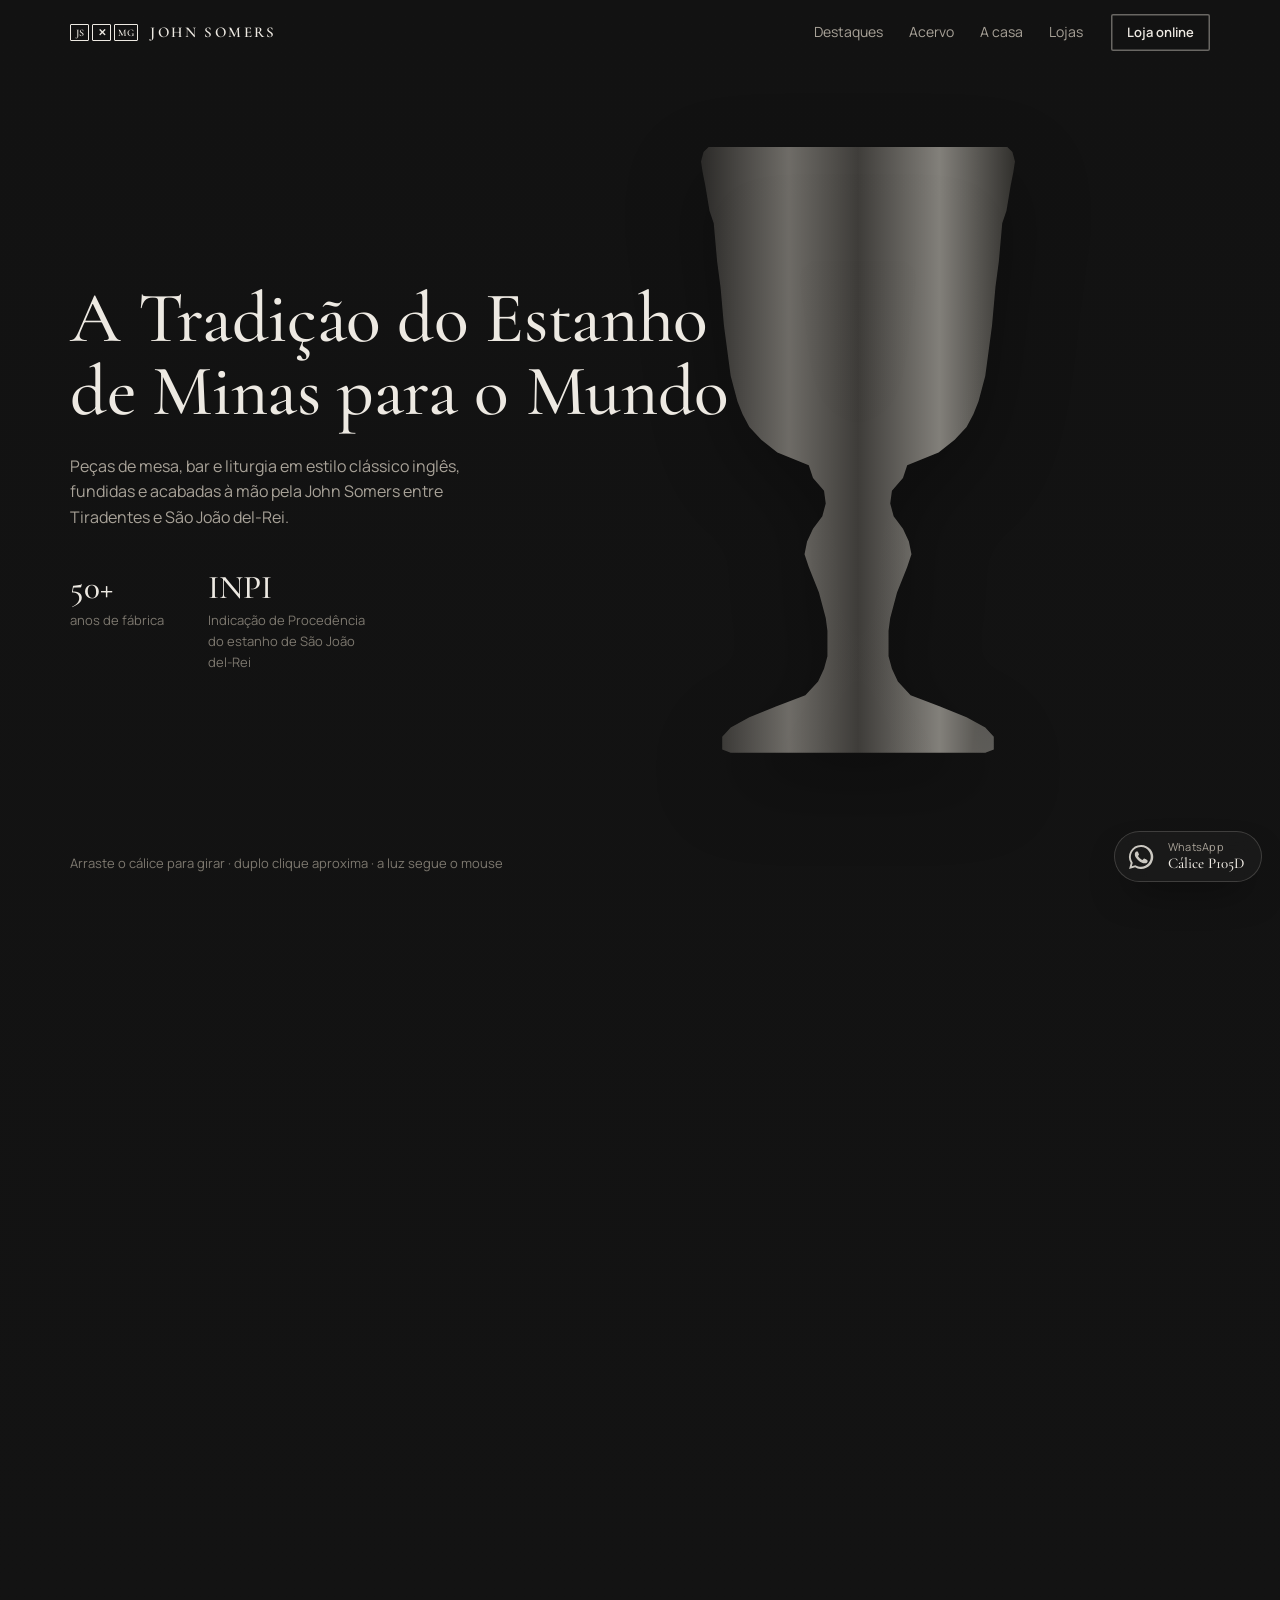
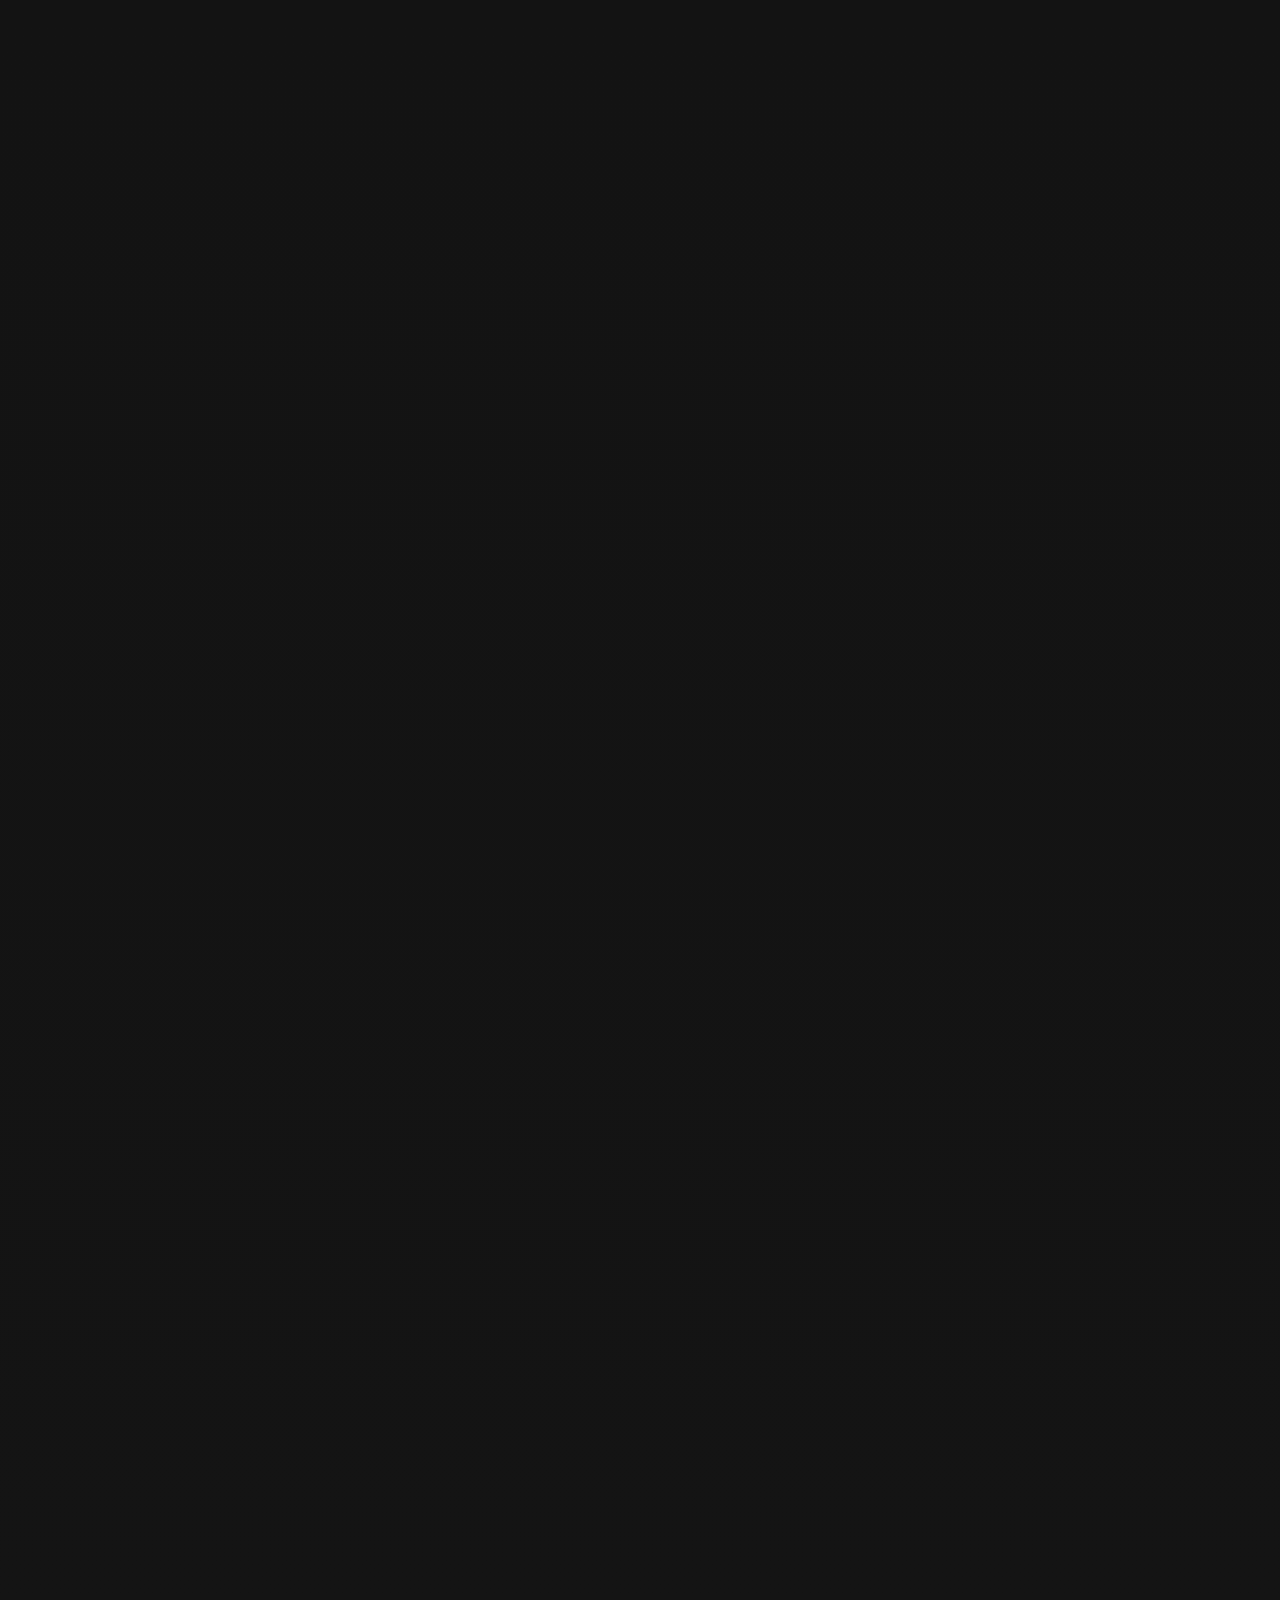
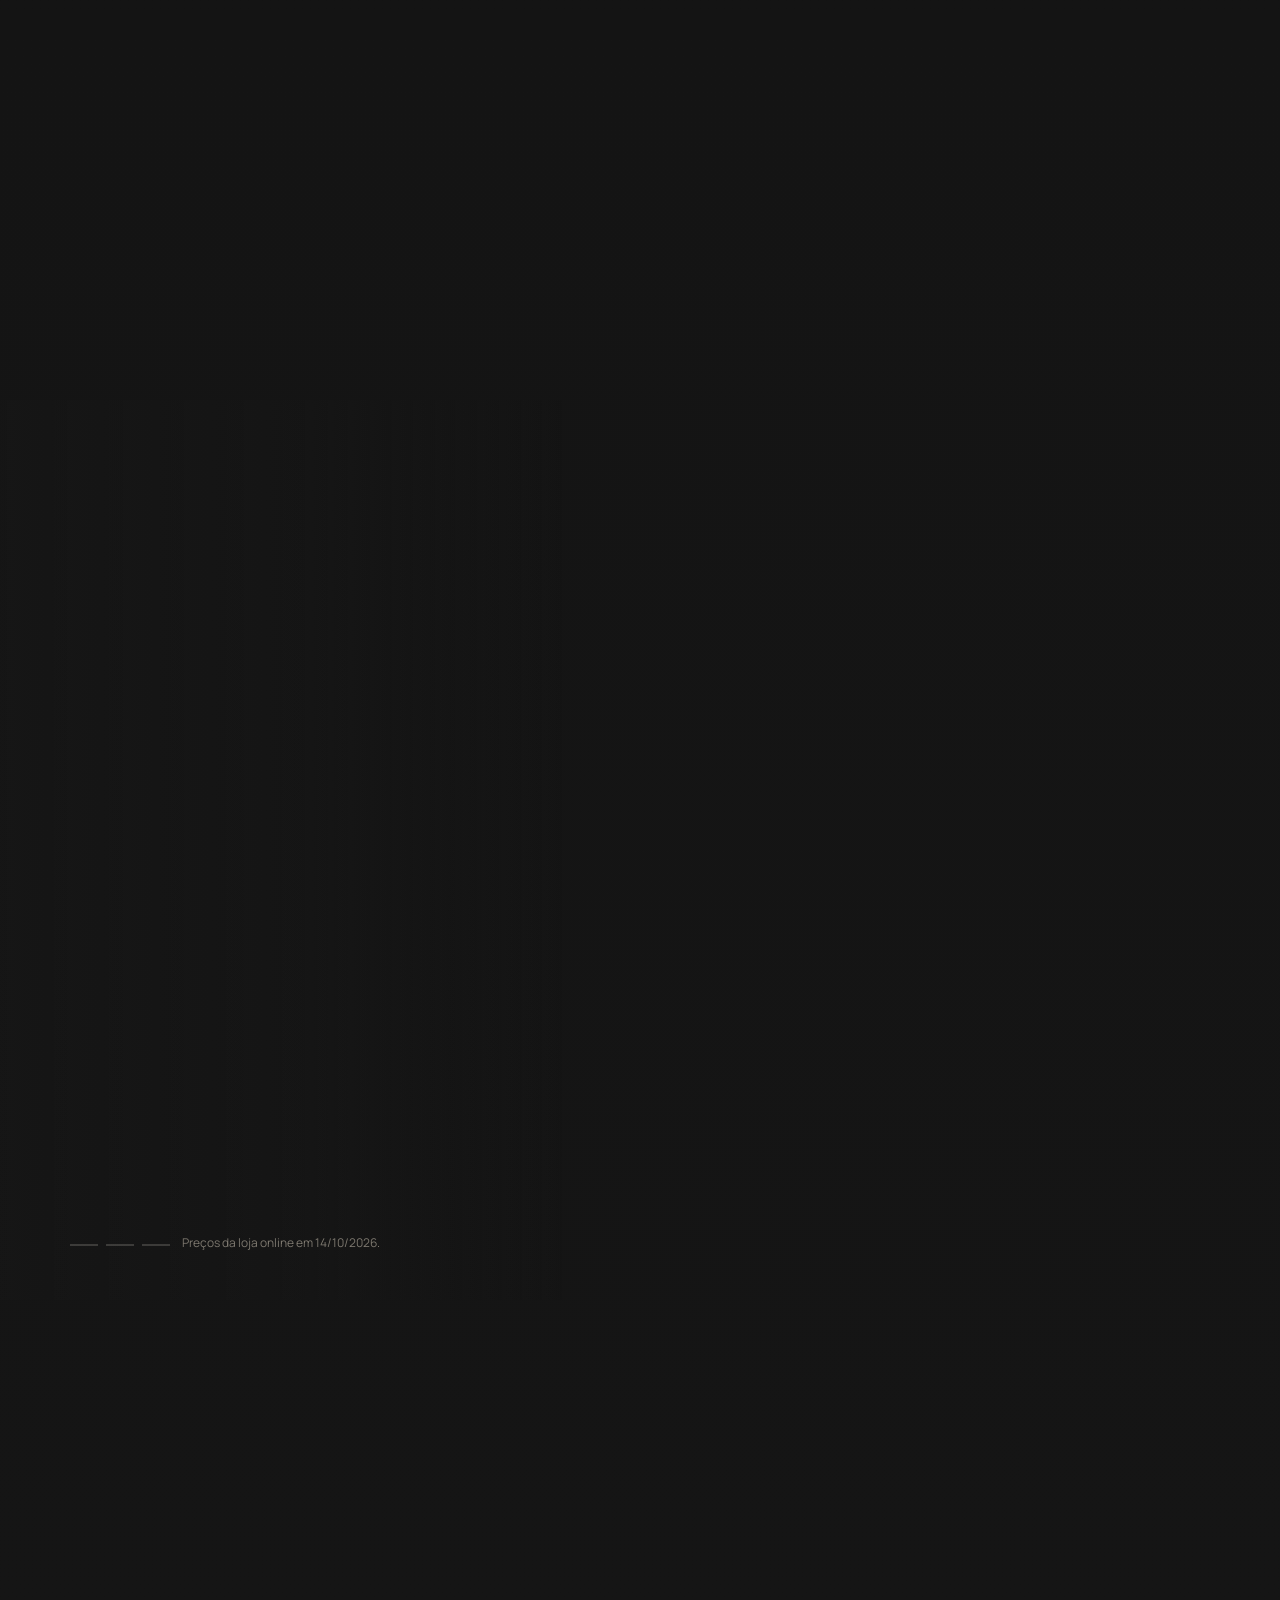
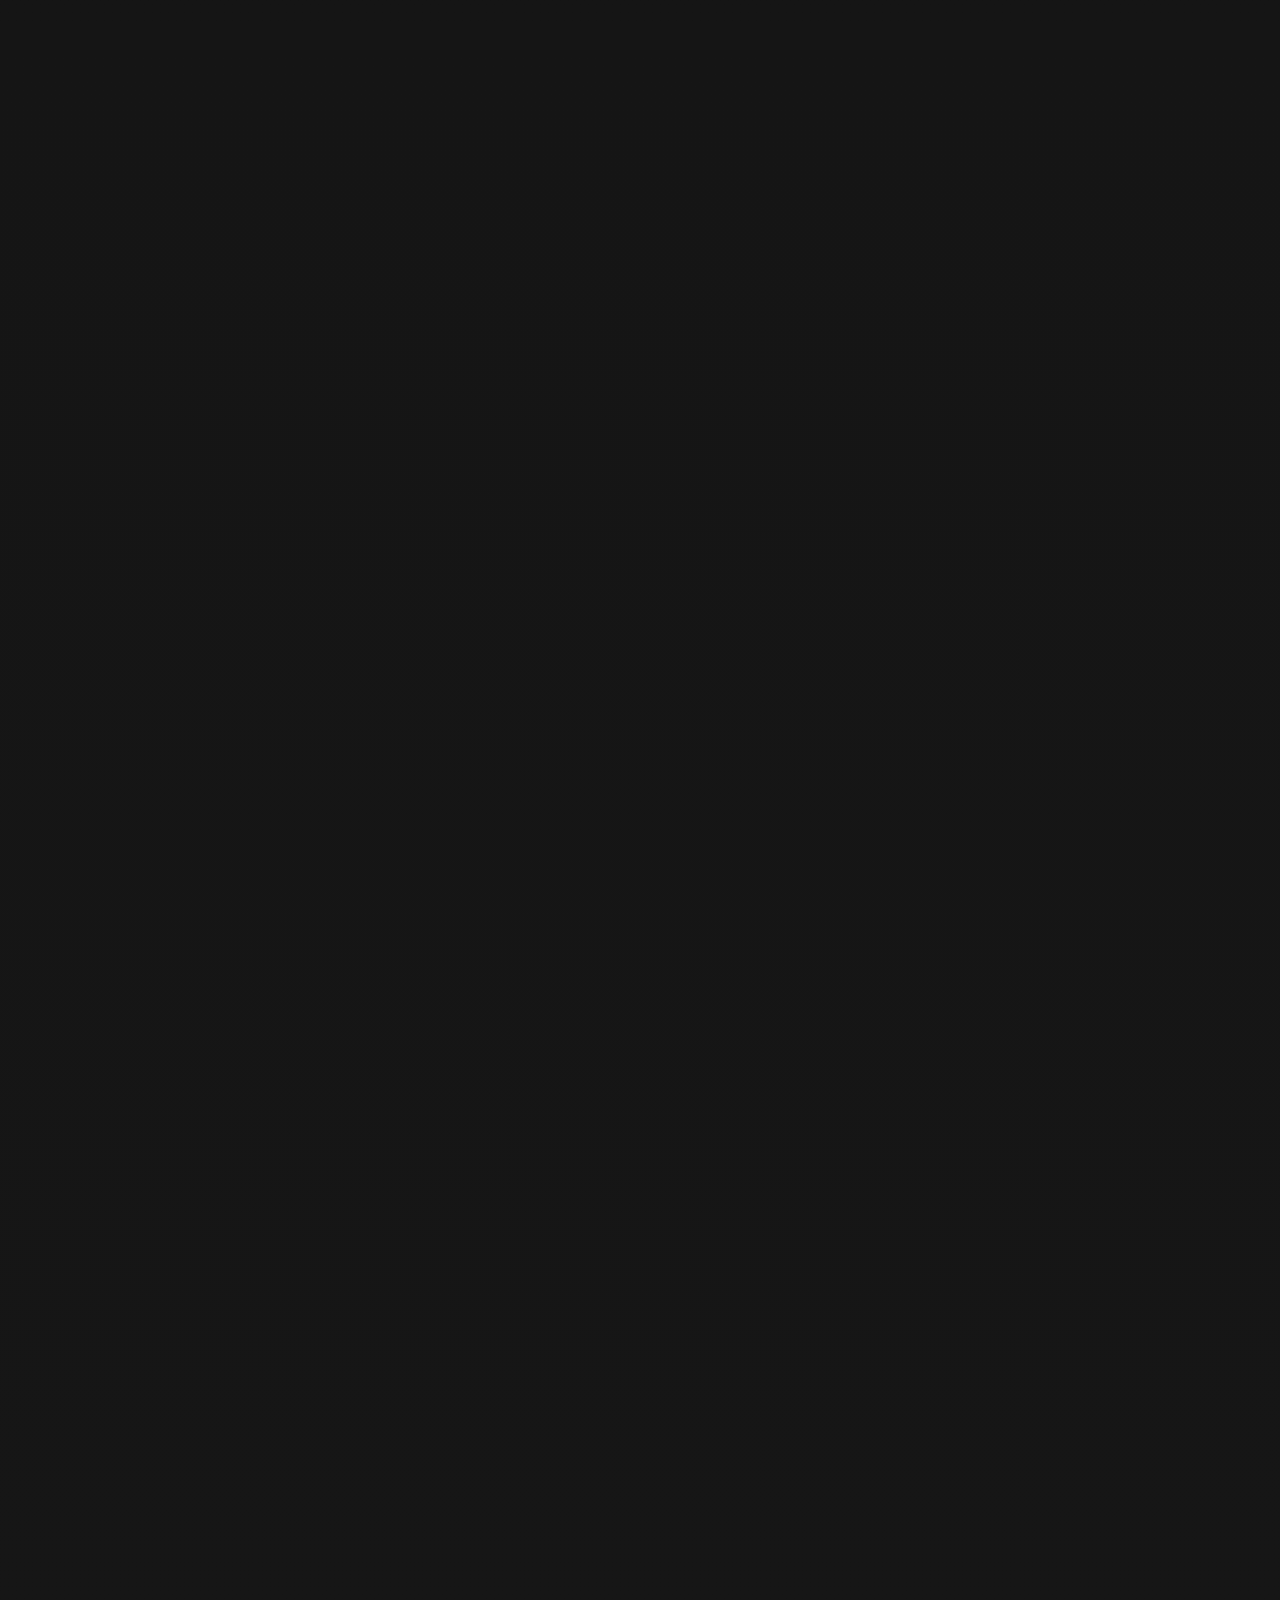
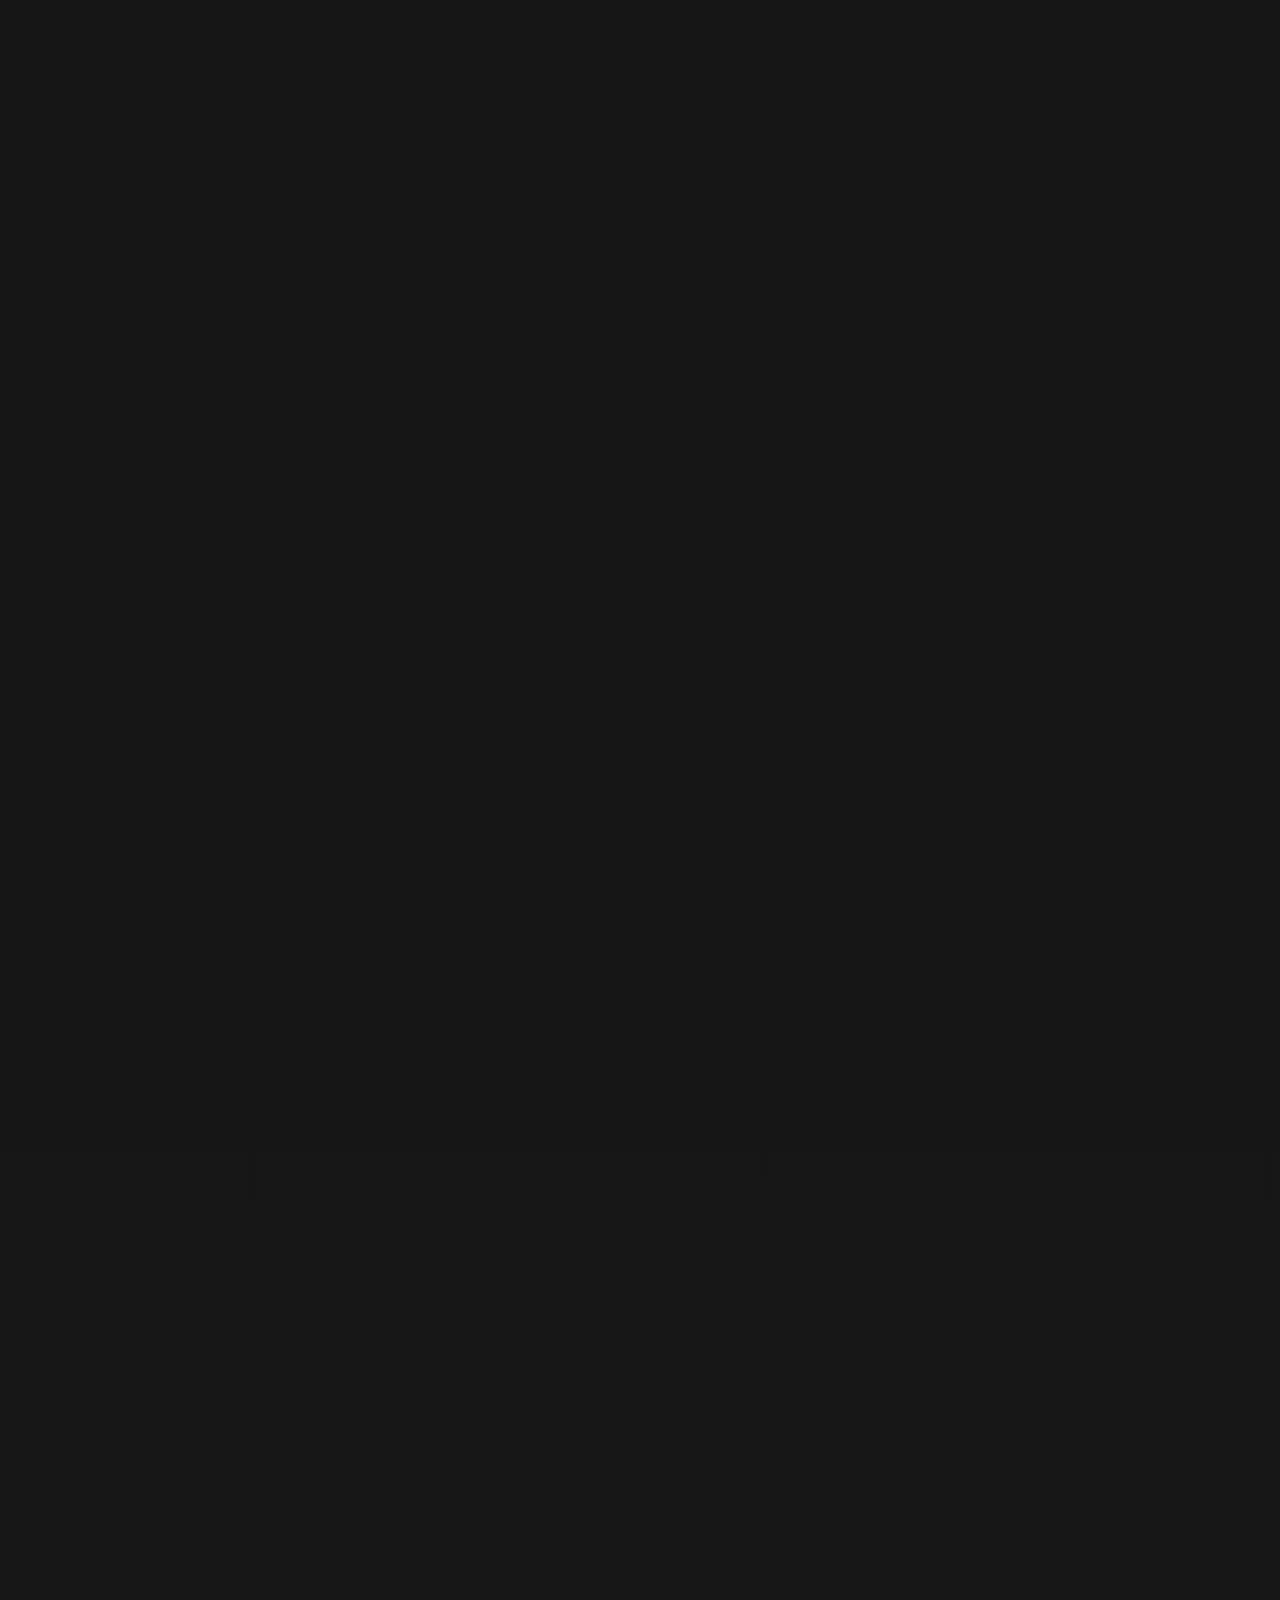
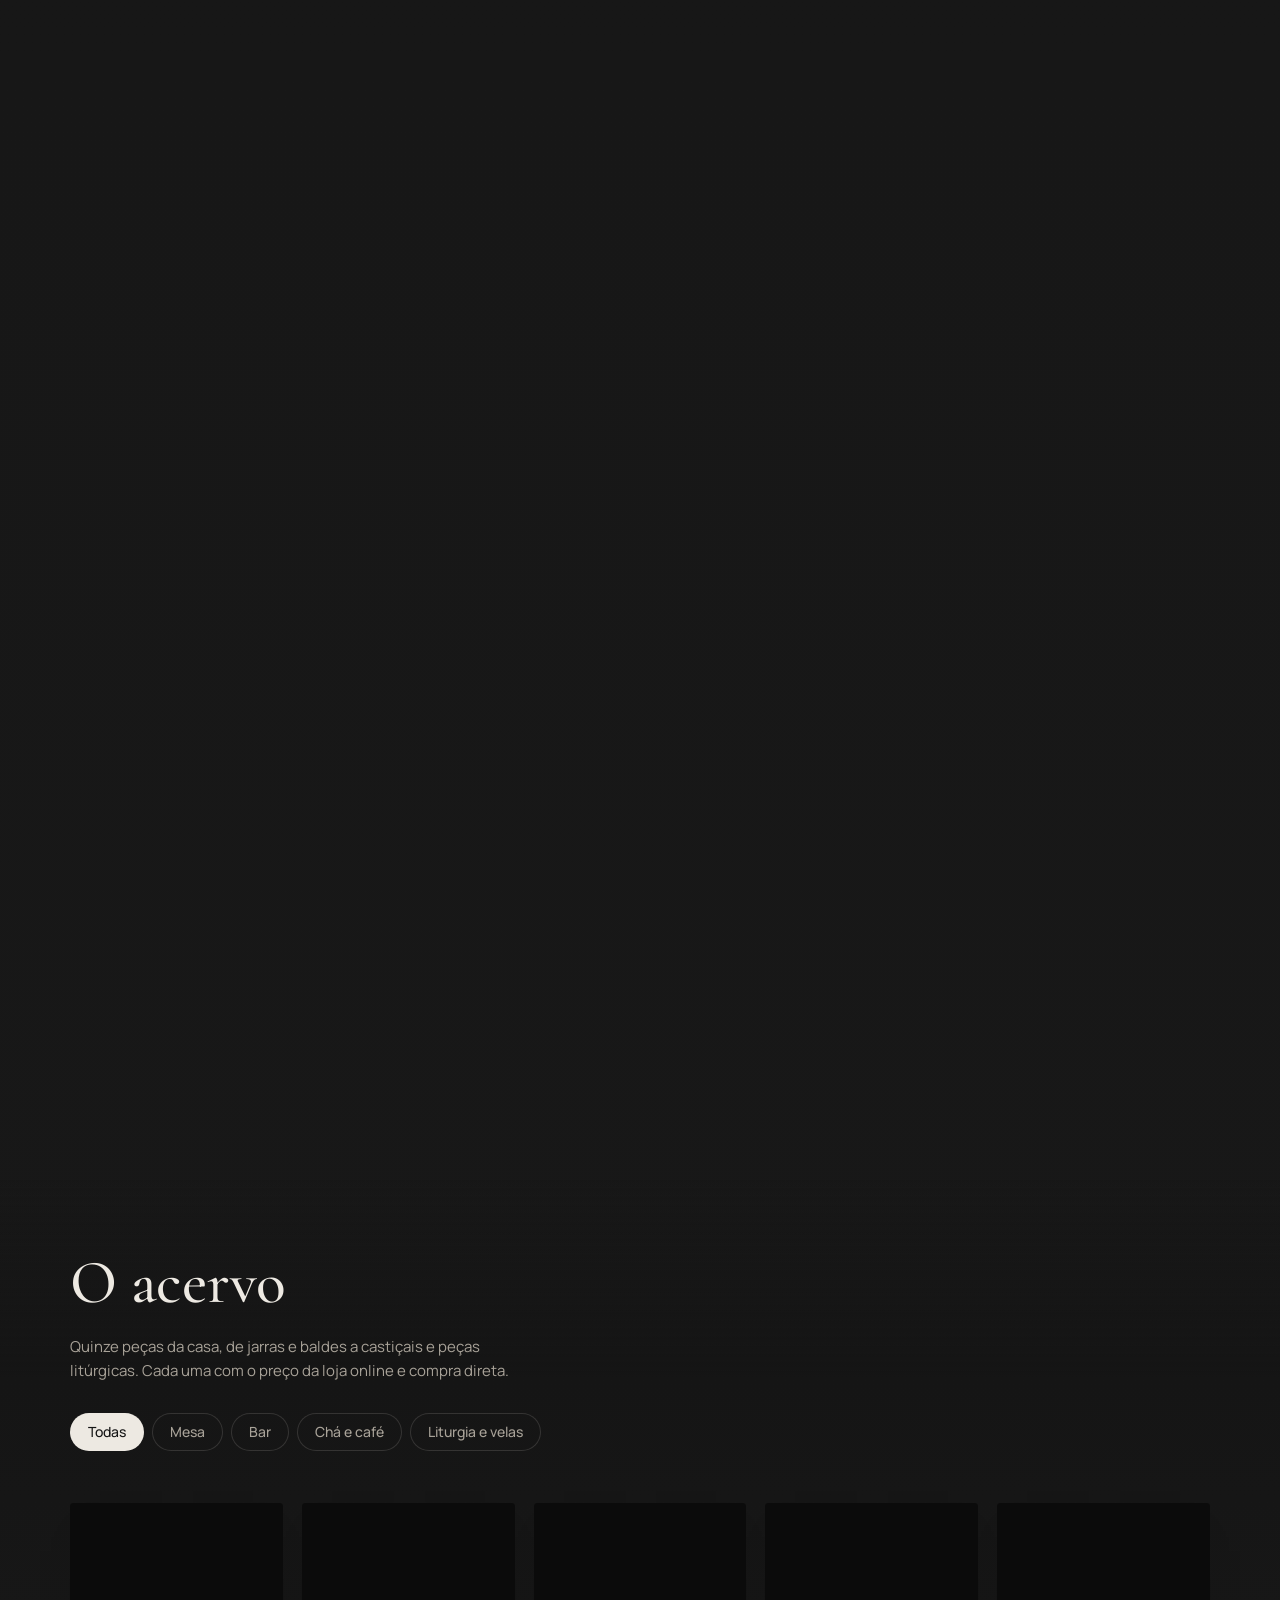
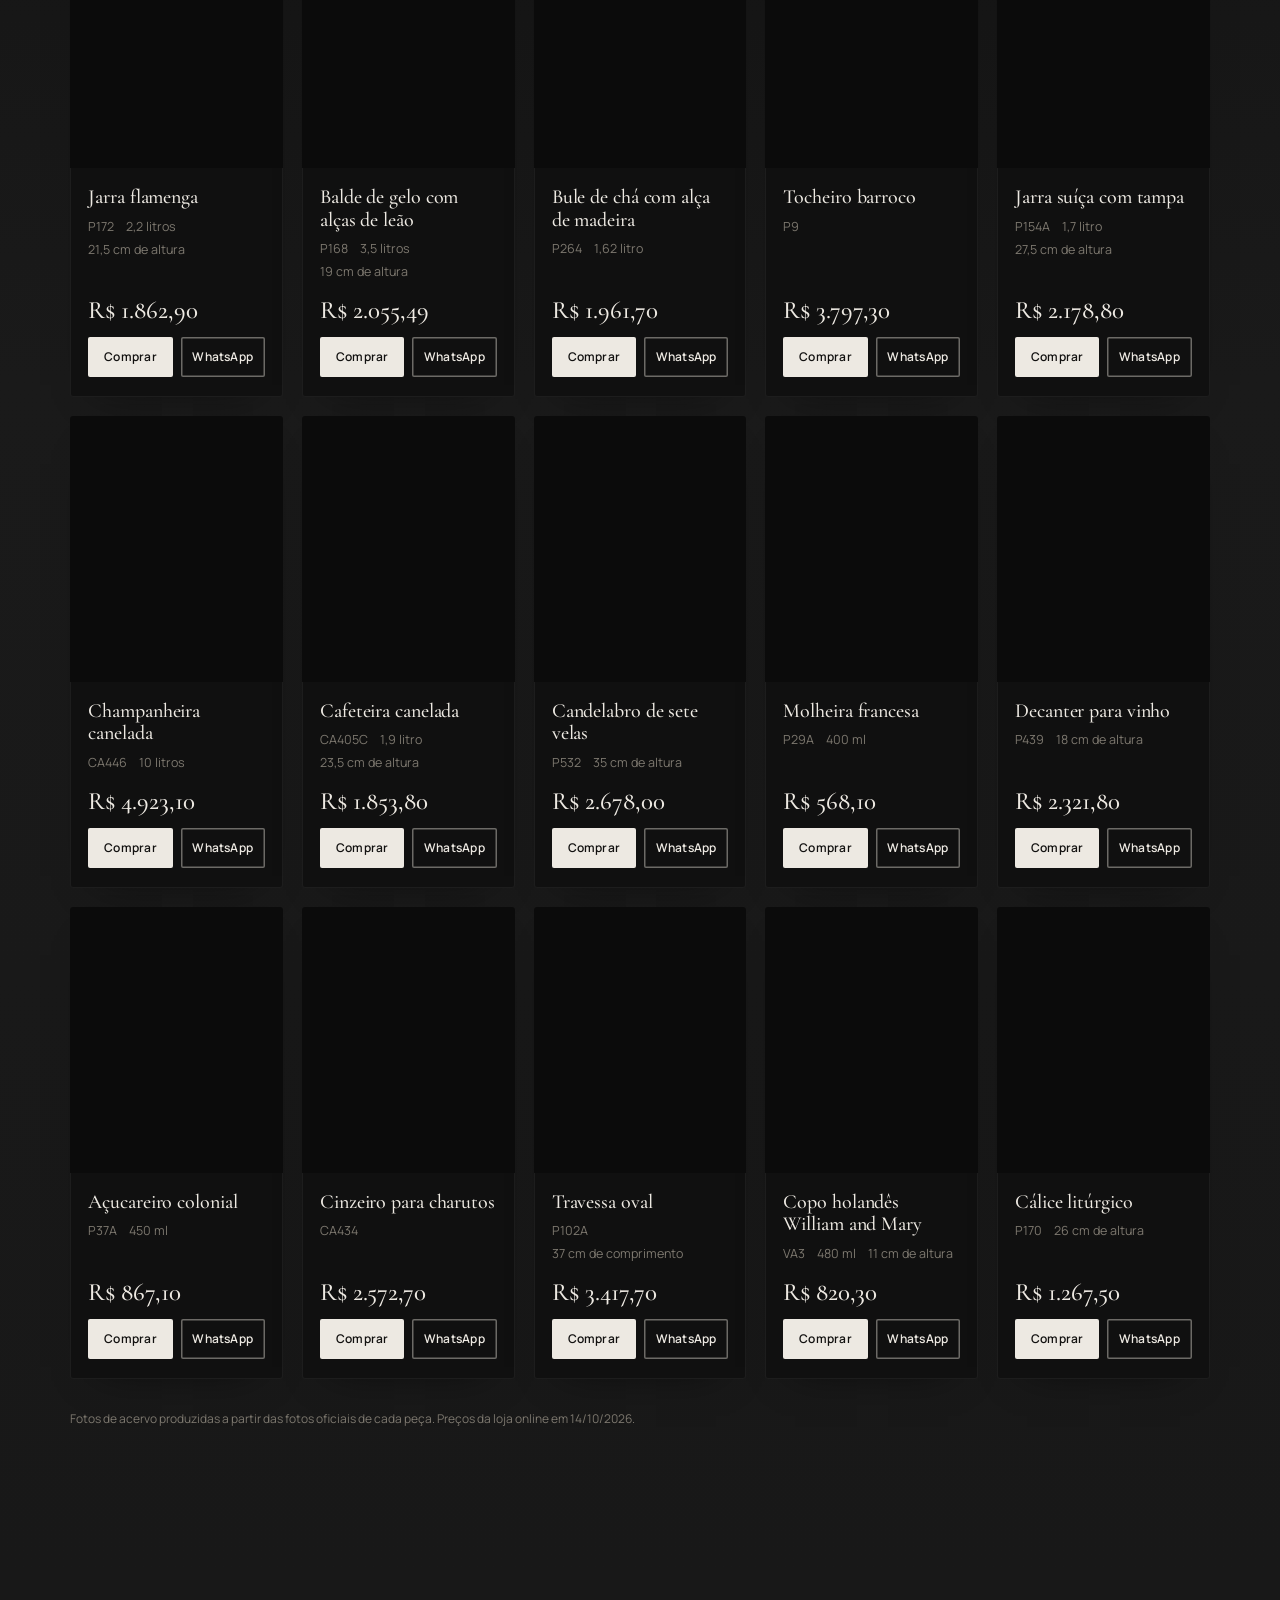
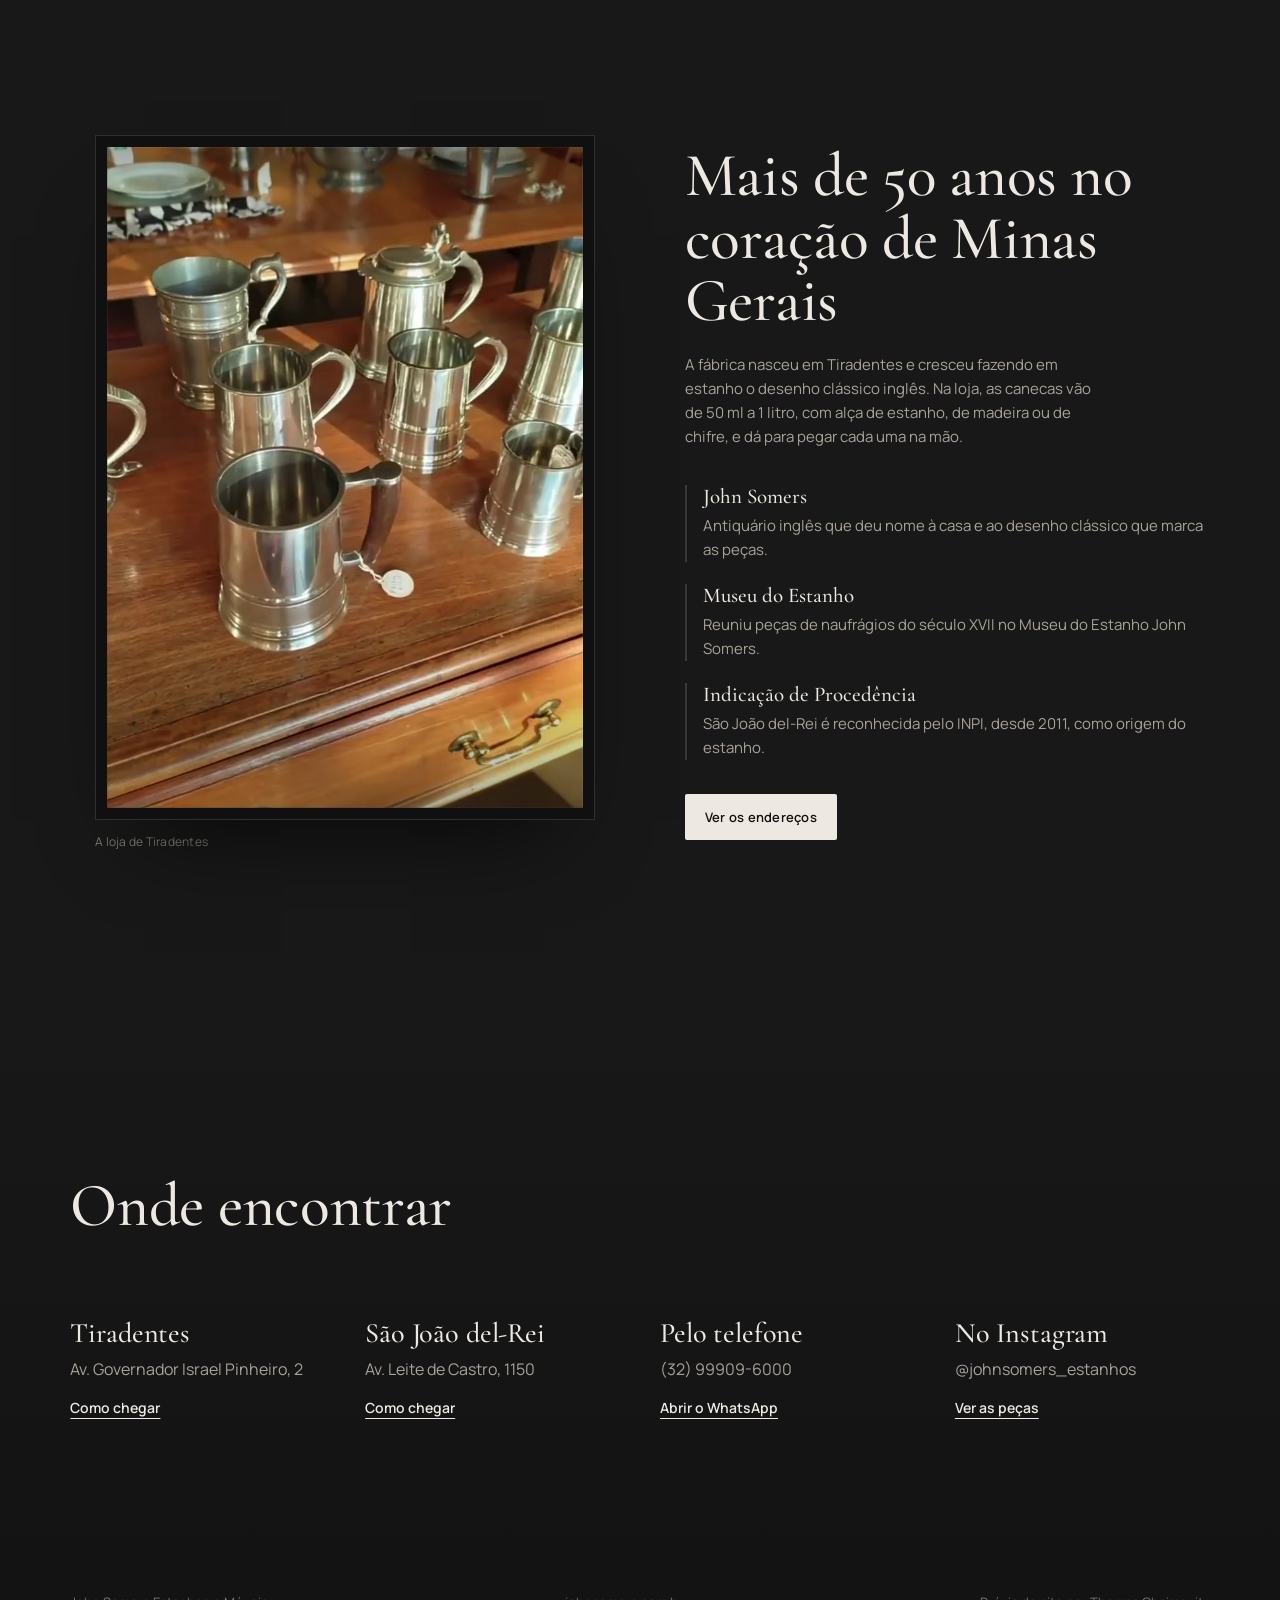
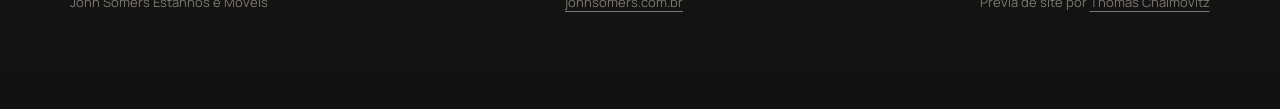
==== commit 59bd20e2: "John Somers v4: interação, zoom, WhatsApp flutuante e espera metálica Co-Authored-By: Claude Opus 5." ====
--- a/john-somers/index.html
+++ b/john-somers/index.html
@@ -12,7 +12,7 @@
 <meta property="og:image" content="https://chaimovitz.github.io/kiri-matcha/john-somers/img/og.jpg">
 <meta property="og:image:width" content="1200"><meta property="og:image:height" content="630">
 <meta name="twitter:card" content="summary_large_image">
-<meta name="theme-color" content="#161616">
+<meta name="theme-color" content="#131313">
 <link rel="icon" href="data:image/svg+xml,%3Csvg xmlns=%22http://www.w3.org/2000/svg%22 viewBox=%220 0 32 32%22%3E%3Crect width=%2232%22 height=%2232%22 rx=%225%22 fill=%22%230b0b0a%22/%3E%3Cpath d=%22M9 9l14 14M23 9L9 23%22 stroke=%22%23cbc8c1%22 stroke-width=%223.2%22/%3E%3C/svg%3E">
 <link rel="preconnect" href="https://fonts.googleapis.com"><link rel="preconnect" href="https://fonts.gstatic.com" crossorigin>
 <link href="https://fonts.googleapis.com/css2?family=Cormorant+Garamond:wght@500;600&family=Manrope:wght@400;500;600&display=swap" rel="stylesheet">
@@ -32,7 +32,12 @@
 
 <div id="palco" aria-hidden="true"><canvas id="gl"></canvas><div class="vinheta"></div></div>
 <div id="arrasto" aria-hidden="true"></div>
-
+<div id="espera" aria-hidden="true"><svg viewBox="0 0 370 714" preserveAspectRatio="xMidYMid meet"><defs><linearGradient id="esp-m" x1="0" x2="1" y1="0" y2="0"><stop offset="0" stop-color="#3d3b38"/><stop offset=".28" stop-color="#a9a59d"/><stop offset=".5" stop-color="#5d5a55"/><stop offset=".76" stop-color="#c9c5bc"/><stop offset="1" stop-color="#46443f"/></linearGradient><linearGradient id="esp-b" x1="0" x2="1" y1="0" y2=".25"><stop offset=".35" stop-color="#fff" stop-opacity="0"/><stop offset=".5" stop-color="#fff8ee" stop-opacity=".55"/><stop offset=".65" stop-color="#fff" stop-opacity="0"/><animateTransform attributeName="gradientTransform" type="translate" values="-1 0;1 0" dur="1.8s" repeatCount="indefinite"/></linearGradient></defs><path d="M185 714 L335 714 L345 710 L345 695 L335 684 L313 672 L281 659 L247 646 L232 630 L225 615 L221 600 L221 570 L223 555 L231 525 L237 510 L243 495 L248 480 L245 465 L238 450 L227 435 L223 420 L225 405 L238 390 L243 375 L280 360 L299 345 L313 330 L321 315 L327 300 L331 285 L335 270 L339 240 L343 210 L347 165 L351 135 L355 90 L360 75 L365 45 L368 30 L370 17 L367 6 L361 0 L9 0 L3 6 L0 17 L2 30 L5 45 L10 75 L15 90 L19 135 L23 165 L27 210 L31 240 L35 270 L39 285 L43 300 L49 315 L57 330 L71 345 L90 360 L127 375 L132 390 L145 405 L147 420 L143 435 L132 450 L125 465 L122 480 L127 495 L133 510 L139 525 L147 555 L149 570 L149 600 L145 615 L138 630 L123 646 L89 659 L57 672 L35 684 L25 695 L25 710 L35 714 L185 714 Z" fill="url(#esp-m)"/><path d="M185 714 L335 714 L345 710 L345 695 L335 684 L313 672 L281 659 L247 646 L232 630 L225 615 L221 600 L221 570 L223 555 L231 525 L237 510 L243 495 L248 480 L245 465 L238 450 L227 435 L223 420 L225 405 L238 390 L243 375 L280 360 L299 345 L313 330 L321 315 L327 300 L331 285 L335 270 L339 240 L343 210 L347 165 L351 135 L355 90 L360 75 L365 45 L368 30 L370 17 L367 6 L361 0 L9 0 L3 6 L0 17 L2 30 L5 45 L10 75 L15 90 L19 135 L23 165 L27 210 L31 240 L35 270 L39 285 L43 300 L49 315 L57 330 L71 345 L90 360 L127 375 L132 390 L145 405 L147 420 L143 435 L132 450 L125 465 L122 480 L127 495 L133 510 L139 525 L147 555 L149 570 L149 600 L145 615 L138 630 L123 646 L89 659 L57 672 L35 684 L25 695 L25 710 L35 714 L185 714 Z" fill="url(#esp-b)"/></svg></div>
+<script>/* silhueta metálica no lugar exato do cálice enquanto o 3D carrega (mesma conta de enquadramento do app.js) */
+(function(){var e=document.getElementById("espera");function p(){var W=innerWidth,H=innerHeight,m=W<=820||matchMedia("(hover: none) and (pointer: coarse)").matches,a=W/H,t=Math.tan((a<.8?34:28)*Math.PI/360),f=m?.26:.66,fw=m?.46:.8,sx=m?0:.17,sy=m?.27:0,dH=(1.45/f)/(2*t),dW=(.78/fw)/(2*t*a),d=Math.max(dH,dW),h=1.45/(2*d*t)*H*1.02,w=h*370/714;e.style.cssText="left:"+((.5+sx)*W-w/2)+"px;top:"+((.5-sy)*H-h/2)+"px;width:"+w+"px;height:"+h+"px"}p();addEventListener("resize",p)})();</script>
+
+
+<a id="wa" class="wa" href="https://wa.me/5532999096000" target="_blank" rel="noopener" aria-label="Falar com a loja no WhatsApp"><svg viewBox="0 0 32 32" aria-hidden="true"><path fill="currentColor" d="M16 3.2A12.8 12.8 0 0 0 5 22.5L3.3 28.7l6.4-1.7A12.8 12.8 0 1 0 16 3.2Zm0 23.3c-2 0-3.9-.5-5.6-1.5l-.4-.2-3.8 1 1-3.7-.3-.4A10.6 10.6 0 1 1 16 26.5Zm5.8-7.9c-.3-.2-1.9-.9-2.2-1-.3-.1-.5-.2-.7.2l-1 1.2c-.2.2-.4.2-.7.1a8.7 8.7 0 0 1-4.3-3.8c-.3-.6.3-.5.9-1.7.1-.2 0-.4 0-.6l-1-2.4c-.3-.6-.5-.5-.7-.5h-.6c-.2 0-.6.1-.9.4-.3.3-1.2 1.1-1.2 2.8s1.2 3.3 1.4 3.5c.2.2 2.4 3.7 5.8 5.1 2.2.9 3 1 4.1.8.7-.1 1.9-.8 2.2-1.5.3-.8.3-1.4.2-1.5l-.6-.3Z"/></svg><span class="wa-txt"><small>WhatsApp</small><span class="wa-peca">Cálice P105D</span></span></a>
 <main>
 <!-- 1. abertura: o cálice -->
 <section id="abertura" class="tela">
@@ -44,7 +49,7 @@
    <div><dt>INPI</dt><dd>Indicação de Procedência do estanho de São João del-Rei</dd></div>
   </dl>
  </div>
- <p class="dica so-mouse">Mova o mouse sobre o cálice: a luz acompanha</p><p class="dica so-toque">Role para ver a punção de perto</p>
+ <p class="dica so-mouse">Arraste o cálice para girar · duplo clique aproxima · a luz segue o mouse</p><p class="dica so-toque">Role para ver a punção de perto</p>
 </section>
 
 <!-- 2. a marca no metal: mergulho na punção do cálice -->
@@ -53,7 +58,7 @@
   <div class="marca-txt">
    <h2>A marca no metal</h2>
    <p class="t so-mouse">As peças saem da fábrica com a punção JS ✕ MG batida no estanho. Passe o mouse: a luz rasante revela o relevo.</p>
-   <p class="t so-toque">As peças saem da fábrica com a punção JS ✕ MG batida no estanho. Role devagar: a luz passa rasante e revela o relevo.</p>
+   <p class="t so-toque">As peças saem da fábrica com a punção JS ✕ MG batida no estanho. Role devagar ou incline o celular: a luz passa rasante e revela o relevo.</p>
   </div>
   <article class="etiqueta" data-peca="calice">
    <img class="foto3d" src="img/calice.webp" alt="" loading="lazy" decoding="async">
@@ -61,7 +66,7 @@
    <p class="ref">P105D</p>
    <ul class="ficha"><li>14,5 cm de altura</li><li>180 ml</li><li>340 g</li></ul>
    <p class="preco">R$ 396,50</p>
-   <div class="acoes"><a class="btn" href="https://www.johnsomers.com.br/mesa/calice-para-vinho-p105d" target="_blank" rel="noopener">Comprar na loja</a><a class="btn o" data-wa="Cálice para vinho P105D" href="https://wa.me/5532999096000" target="_blank" rel="noopener"><span class="pc">Perguntar no</span>WhatsApp</a></div>
+   <div class="acoes"><a class="btn" href="https://www.johnsomers.com.br/mesa/calice-para-vinho-p105d" target="_blank" rel="noopener">Comprar na loja</a></div>
   </article>
  </div>
 </section>
@@ -69,14 +74,14 @@
 <!-- 3. destaques em 3D: a câmera anda entre os pedestais -->
 <section id="vitrine" class="pin" style="--h:620">
  <div class="fixo">
-  <header class="vit-cab"><h2>Destaques em 3D</h2><p class="t so-mouse">Arraste a peça para girar. Preço e compra direto na loja oficial.</p><p class="t so-toque">Deslize a peça para os lados para girar. Preço e compra direto na loja oficial.</p></header>
+  <header class="vit-cab"><h2>Destaques em 3D</h2><p class="t so-mouse">Arraste a peça para girar e dê duplo clique para aproximar. Preço e compra direto na loja oficial.</p><p class="t so-toque">Deslize a peça para girar e use a pinça para aproximar. Preço e compra direto na loja oficial.</p></header>
   <article class="etiqueta" data-peca="jarra">
    <img class="foto3d" src="img/jarra.webp" alt="Jarra para vinho em estanho" loading="lazy" decoding="async">
    <h3>Jarra para vinho</h3>
    <p class="ref">P437</p>
    <ul class="ficha"><li>21 cm de altura</li><li>1 litro</li><li>1,12 kg</li></ul>
    <p class="preco">R$ 1.913,60</p>
-   <div class="acoes"><a class="btn" href="https://www.johnsomers.com.br/mesa/jarra-para-vinho-p437" target="_blank" rel="noopener">Comprar na loja</a><a class="btn o" data-wa="Jarra para vinho P437" href="https://wa.me/5532999096000" target="_blank" rel="noopener"><span class="pc">Perguntar no</span>WhatsApp</a></div>
+   <div class="acoes"><a class="btn" href="https://www.johnsomers.com.br/mesa/jarra-para-vinho-p437" target="_blank" rel="noopener">Comprar na loja</a></div>
   </article>
   <article class="etiqueta" data-peca="galhetas">
    <img class="foto3d" src="img/galhetas.webp" alt="Conjunto de galhetas com bandeja em estanho" loading="lazy" decoding="async">
@@ -84,7 +89,7 @@
    <p class="ref">P506</p>
    <ul class="ficha"><li>2 galhetas de 80 ml</li><li>13,5 cm de altura</li><li>bandeja com vidro</li></ul>
    <p class="preco">R$ 700,00</p>
-   <div class="acoes"><a class="btn" href="https://www.johnsomers.com.br/pecas-sacras/conjunto-de-galhatas" target="_blank" rel="noopener">Comprar na loja</a><a class="btn o" data-wa="Conjunto de galhetas P506" href="https://wa.me/5532999096000" target="_blank" rel="noopener"><span class="pc">Perguntar no</span>WhatsApp</a></div>
+   <div class="acoes"><a class="btn" href="https://www.johnsomers.com.br/pecas-sacras/conjunto-de-galhatas" target="_blank" rel="noopener">Comprar na loja</a></div>
   </article>
   <article class="etiqueta" data-peca="caneca">
    <img class="foto3d" src="img/caneca-p34b.webp" alt="Caneca inglesa de estanho P34B" loading="lazy" decoding="async">
@@ -92,7 +97,7 @@
    <p class="ref">P34B</p>
    <ul class="ficha"><li>11,2 cm de altura</li><li>500 ml</li><li>480 g</li></ul>
    <p class="preco">R$ 796,80</p>
-   <div class="acoes"><a class="btn" href="https://www.johnsomers.com.br/mesa/caneca-para-cerveja-1-pint-568ml-p34b" target="_blank" rel="noopener">Comprar na loja</a><a class="btn o" data-wa="Caneca inglesa P34B" href="https://wa.me/5532999096000" target="_blank" rel="noopener"><span class="pc">Perguntar no</span>WhatsApp</a></div>
+   <div class="acoes"><a class="btn" href="https://www.johnsomers.com.br/mesa/caneca-para-cerveja-1-pint-568ml-p34b" target="_blank" rel="noopener">Comprar na loja</a></div>
   </article>
   <ol class="trilha" aria-hidden="true"><li data-i="0"></li><li data-i="1"></li><li data-i="2"></li></ol>
   <p class="nota">Preços da loja online em 14/10/2026.</p>
@@ -110,7 +115,7 @@
  </header>
  <div class="obras">
   <article class="obra" data-cat="mesa">
-   <figure class="obra-foto"><img src="img/acervo/P172.webp" alt="Jarra flamenga em estanho sobre pedestal de madeira" width="1000" height="1250" loading="lazy" decoding="async"></figure>
+   <figure class="obra-foto"><img src="img/acervo/P172-600.webp" srcset="img/acervo/P172-600.webp 600w, img/acervo/P172.webp 1000w" sizes="(max-width:640px) 46vw, (max-width:1180px) 30vw, 250px" alt="Jarra flamenga em estanho sobre pedestal de madeira" width="1000" height="1250" loading="lazy" decoding="async"></figure>
    <div class="obra-txt">
     <h3>Jarra flamenga</h3>
     <p class="obra-ref"><span>P172</span><span>2,2 litros</span><span>21,5 cm de altura</span></p>
@@ -119,7 +124,7 @@
    </div>
   </article>
   <article class="obra" data-cat="bar">
-   <figure class="obra-foto"><img src="img/acervo/P168.webp" alt="Balde de gelo com alças de leão em estanho sobre pedestal de madeira" width="1000" height="1250" loading="lazy" decoding="async"></figure>
+   <figure class="obra-foto"><img src="img/acervo/P168-600.webp" srcset="img/acervo/P168-600.webp 600w, img/acervo/P168.webp 1000w" sizes="(max-width:640px) 46vw, (max-width:1180px) 30vw, 250px" alt="Balde de gelo com alças de leão em estanho sobre pedestal de madeira" width="1000" height="1250" loading="lazy" decoding="async"></figure>
    <div class="obra-txt">
     <h3>Balde de gelo com alças de leão</h3>
     <p class="obra-ref"><span>P168</span><span>3,5 litros</span><span>19 cm de altura</span></p>
@@ -128,7 +133,7 @@
    </div>
   </article>
   <article class="obra" data-cat="cha">
-   <figure class="obra-foto"><img src="img/acervo/P264.webp" alt="Bule de chá com alça de madeira em estanho sobre pedestal de madeira" width="1000" height="1250" loading="lazy" decoding="async"></figure>
+   <figure class="obra-foto"><img src="img/acervo/P264-600.webp" srcset="img/acervo/P264-600.webp 600w, img/acervo/P264.webp 1000w" sizes="(max-width:640px) 46vw, (max-width:1180px) 30vw, 250px" alt="Bule de chá com alça de madeira em estanho sobre pedestal de madeira" width="1000" height="1250" loading="lazy" decoding="async"></figure>
    <div class="obra-txt">
     <h3>Bule de chá com alça de madeira</h3>
     <p class="obra-ref"><span>P264</span><span>1,62 litro</span></p>
@@ -137,7 +142,7 @@
    </div>
   </article>
   <article class="obra" data-cat="liturgia">
-   <figure class="obra-foto"><img src="img/acervo/P9.webp" alt="Tocheiro barroco em estanho sobre pedestal de madeira" width="1000" height="1250" loading="lazy" decoding="async"></figure>
+   <figure class="obra-foto"><img src="img/acervo/P9-600.webp" srcset="img/acervo/P9-600.webp 600w, img/acervo/P9.webp 1000w" sizes="(max-width:640px) 46vw, (max-width:1180px) 30vw, 250px" alt="Tocheiro barroco em estanho sobre pedestal de madeira" width="1000" height="1250" loading="lazy" decoding="async"></figure>
    <div class="obra-txt">
     <h3>Tocheiro barroco</h3>
     <p class="obra-ref"><span>P9</span></p>
@@ -146,7 +151,7 @@
    </div>
   </article>
   <article class="obra" data-cat="mesa">
-   <figure class="obra-foto"><img src="img/acervo/P154A.webp" alt="Jarra suíça com tampa em estanho sobre pedestal de madeira" width="1000" height="1250" loading="lazy" decoding="async"></figure>
+   <figure class="obra-foto"><img src="img/acervo/P154A-600.webp" srcset="img/acervo/P154A-600.webp 600w, img/acervo/P154A.webp 1000w" sizes="(max-width:640px) 46vw, (max-width:1180px) 30vw, 250px" alt="Jarra suíça com tampa em estanho sobre pedestal de madeira" width="1000" height="1250" loading="lazy" decoding="async"></figure>
    <div class="obra-txt">
     <h3>Jarra suíça com tampa</h3>
     <p class="obra-ref"><span>P154A</span><span>1,7 litro</span><span>27,5 cm de altura</span></p>
@@ -155,7 +160,7 @@
    </div>
   </article>
   <article class="obra" data-cat="bar">
-   <figure class="obra-foto"><img src="img/acervo/CA446.webp" alt="Champanheira canelada em estanho sobre pedestal de madeira" width="1000" height="1250" loading="lazy" decoding="async"></figure>
+   <figure class="obra-foto"><img src="img/acervo/CA446-600.webp" srcset="img/acervo/CA446-600.webp 600w, img/acervo/CA446.webp 1000w" sizes="(max-width:640px) 46vw, (max-width:1180px) 30vw, 250px" alt="Champanheira canelada em estanho sobre pedestal de madeira" width="1000" height="1250" loading="lazy" decoding="async"></figure>
    <div class="obra-txt">
     <h3>Champanheira canelada</h3>
     <p class="obra-ref"><span>CA446</span><span>10 litros</span></p>
@@ -164,7 +169,7 @@
    </div>
   </article>
   <article class="obra" data-cat="cha">
-   <figure class="obra-foto"><img src="img/acervo/CA405C.webp" alt="Cafeteira canelada em estanho sobre pedestal de madeira" width="1000" height="1250" loading="lazy" decoding="async"></figure>
+   <figure class="obra-foto"><img src="img/acervo/CA405C-600.webp" srcset="img/acervo/CA405C-600.webp 600w, img/acervo/CA405C.webp 1000w" sizes="(max-width:640px) 46vw, (max-width:1180px) 30vw, 250px" alt="Cafeteira canelada em estanho sobre pedestal de madeira" width="1000" height="1250" loading="lazy" decoding="async"></figure>
    <div class="obra-txt">
     <h3>Cafeteira canelada</h3>
     <p class="obra-ref"><span>CA405C</span><span>1,9 litro</span><span>23,5 cm de altura</span></p>
@@ -173,7 +178,7 @@
    </div>
   </article>
   <article class="obra" data-cat="liturgia">
-   <figure class="obra-foto"><img src="img/acervo/P532.webp" alt="Candelabro de sete velas em estanho sobre pedestal de madeira" width="1000" height="1250" loading="lazy" decoding="async"></figure>
+   <figure class="obra-foto"><img src="img/acervo/P532-600.webp" srcset="img/acervo/P532-600.webp 600w, img/acervo/P532.webp 1000w" sizes="(max-width:640px) 46vw, (max-width:1180px) 30vw, 250px" alt="Candelabro de sete velas em estanho sobre pedestal de madeira" width="1000" height="1250" loading="lazy" decoding="async"></figure>
    <div class="obra-txt">
     <h3>Candelabro de sete velas</h3>
     <p class="obra-ref"><span>P532</span><span>35 cm de altura</span></p>
@@ -182,7 +187,7 @@
    </div>
   </article>
   <article class="obra" data-cat="mesa">
-   <figure class="obra-foto"><img src="img/acervo/P29A.webp" alt="Molheira francesa em estanho sobre pedestal de madeira" width="1000" height="1250" loading="lazy" decoding="async"></figure>
+   <figure class="obra-foto"><img src="img/acervo/P29A-600.webp" srcset="img/acervo/P29A-600.webp 600w, img/acervo/P29A.webp 1000w" sizes="(max-width:640px) 46vw, (max-width:1180px) 30vw, 250px" alt="Molheira francesa em estanho sobre pedestal de madeira" width="1000" height="1250" loading="lazy" decoding="async"></figure>
    <div class="obra-txt">
     <h3>Molheira francesa</h3>
     <p class="obra-ref"><span>P29A</span><span>400 ml</span></p>
@@ -191,7 +196,7 @@
    </div>
   </article>
   <article class="obra" data-cat="bar">
-   <figure class="obra-foto"><img src="img/acervo/P439.webp" alt="Decanter para vinho em estanho sobre pedestal de madeira" width="1000" height="1250" loading="lazy" decoding="async"></figure>
+   <figure class="obra-foto"><img src="img/acervo/P439-600.webp" srcset="img/acervo/P439-600.webp 600w, img/acervo/P439.webp 1000w" sizes="(max-width:640px) 46vw, (max-width:1180px) 30vw, 250px" alt="Decanter para vinho em estanho sobre pedestal de madeira" width="1000" height="1250" loading="lazy" decoding="async"></figure>
    <div class="obra-txt">
     <h3>Decanter para vinho</h3>
     <p class="obra-ref"><span>P439</span><span>18 cm de altura</span></p>
@@ -200,7 +205,7 @@
    </div>
   </article>
   <article class="obra" data-cat="cha">
-   <figure class="obra-foto"><img src="img/acervo/P37A.webp" alt="Açucareiro colonial em estanho sobre pedestal de madeira" width="1000" height="1250" loading="lazy" decoding="async"></figure>
+   <figure class="obra-foto"><img src="img/acervo/P37A-600.webp" srcset="img/acervo/P37A-600.webp 600w, img/acervo/P37A.webp 1000w" sizes="(max-width:640px) 46vw, (max-width:1180px) 30vw, 250px" alt="Açucareiro colonial em estanho sobre pedestal de madeira" width="1000" height="1250" loading="lazy" decoding="async"></figure>
    <div class="obra-txt">
     <h3>Açucareiro colonial</h3>
     <p class="obra-ref"><span>P37A</span><span>450 ml</span></p>
@@ -209,7 +214,7 @@
    </div>
   </article>
   <article class="obra" data-cat="bar">
-   <figure class="obra-foto"><img src="img/acervo/CA434.webp" alt="Cinzeiro para charutos em estanho sobre pedestal de madeira" width="1000" height="1250" loading="lazy" decoding="async"></figure>
+   <figure class="obra-foto"><img src="img/acervo/CA434-600.webp" srcset="img/acervo/CA434-600.webp 600w, img/acervo/CA434.webp 1000w" sizes="(max-width:640px) 46vw, (max-width:1180px) 30vw, 250px" alt="Cinzeiro para charutos em estanho sobre pedestal de madeira" width="1000" height="1250" loading="lazy" decoding="async"></figure>
    <div class="obra-txt">
     <h3>Cinzeiro para charutos</h3>
     <p class="obra-ref"><span>CA434</span></p>
@@ -218,7 +223,7 @@
    </div>
   </article>
   <article class="obra" data-cat="mesa">
-   <figure class="obra-foto"><img src="img/acervo/P102A.webp" alt="Travessa oval em estanho sobre pedestal de madeira" width="1000" height="1250" loading="lazy" decoding="async"></figure>
+   <figure class="obra-foto"><img src="img/acervo/P102A-600.webp" srcset="img/acervo/P102A-600.webp 600w, img/acervo/P102A.webp 1000w" sizes="(max-width:640px) 46vw, (max-width:1180px) 30vw, 250px" alt="Travessa oval em estanho sobre pedestal de madeira" width="1000" height="1250" loading="lazy" decoding="async"></figure>
    <div class="obra-txt">
     <h3>Travessa oval</h3>
     <p class="obra-ref"><span>P102A</span><span>37 cm de comprimento</span></p>
@@ -227,7 +232,7 @@
    </div>
   </article>
   <article class="obra" data-cat="bar">
-   <figure class="obra-foto"><img src="img/acervo/VA3.webp" alt="Copo holandês William and Mary em estanho sobre pedestal de madeira" width="1000" height="1250" loading="lazy" decoding="async"></figure>
+   <figure class="obra-foto"><img src="img/acervo/VA3-600.webp" srcset="img/acervo/VA3-600.webp 600w, img/acervo/VA3.webp 1000w" sizes="(max-width:640px) 46vw, (max-width:1180px) 30vw, 250px" alt="Copo holandês William and Mary em estanho sobre pedestal de madeira" width="1000" height="1250" loading="lazy" decoding="async"></figure>
    <div class="obra-txt">
     <h3>Copo holandês William and Mary</h3>
     <p class="obra-ref"><span>VA3</span><span>480 ml</span><span>11 cm de altura</span></p>
@@ -236,7 +241,7 @@
    </div>
   </article>
   <article class="obra" data-cat="liturgia">
-   <figure class="obra-foto"><img src="img/acervo/P170.webp" alt="Cálice litúrgico em estanho sobre pedestal de madeira" width="1000" height="1250" loading="lazy" decoding="async"></figure>
+   <figure class="obra-foto"><img src="img/acervo/P170-600.webp" srcset="img/acervo/P170-600.webp 600w, img/acervo/P170.webp 1000w" sizes="(max-width:640px) 46vw, (max-width:1180px) 30vw, 250px" alt="Cálice litúrgico em estanho sobre pedestal de madeira" width="1000" height="1250" loading="lazy" decoding="async"></figure>
    <div class="obra-txt">
     <h3>Cálice litúrgico</h3>
     <p class="obra-ref"><span>P170</span><span>26 cm de altura</span></p>
--- a/john-somers/css/site.css
+++ b/john-somers/css/site.css
@@ -1,11 +1,11 @@
 :root{
- --fundo:#161616;--fundo2:#1c1c1c;--fundo3:#1f1f1f;--cartao:#121212;--tinta:#ede9e2;--apagado:#a8a298;--fraco:#7d786f;--estanho:#cbc8c1;--linha:rgba(237,233,226,.14);
+ --fundo:#151515;--fundo2:#181818;--fundo3:#1a1a1a;--cartao:#101010;--tinta:#ede9e2;--apagado:#a8a298;--fraco:#7d786f;--estanho:#cbc8c1;--linha:rgba(237,233,226,.14);
  --serif:"Cormorant Garamond",Georgia,"Times New Roman",serif;--sans:Manrope,system-ui,-apple-system,"Segoe UI",sans-serif;
  --borda:clamp(16px,5.5vw,88px);
 }
 *{box-sizing:border-box;margin:0;padding:0}
-html{background:#141414;-webkit-text-size-adjust:100%}
-body{background:linear-gradient(#141414,#1b1b1b);color:var(--tinta);font:400 16px/1.6 var(--sans);overflow-x:hidden;-webkit-font-smoothing:antialiased;-moz-osx-font-smoothing:grayscale}
+html{background:#121212;-webkit-text-size-adjust:100%}
+body{background:linear-gradient(#121212,#1a1a1a);color:var(--tinta);font:400 16px/1.6 var(--sans);overflow-x:hidden;-webkit-font-smoothing:antialiased;-moz-osx-font-smoothing:grayscale}
 img,video{display:block;max-width:100%}
 a{color:inherit}
 :focus-visible{outline:2px solid var(--tinta);outline-offset:4px}
@@ -29,7 +29,7 @@
 
 /* topo */
 #topo{position:fixed;inset:0 0 auto;z-index:30;display:flex;align-items:center;gap:28px;padding:max(14px,env(safe-area-inset-top)) var(--borda) 14px;transition:background .4s,transform .5s}
-#topo.sobre{background:linear-gradient(rgba(22,22,22,.92),rgba(22,22,22,0))}
+#topo.sobre{background:linear-gradient(rgba(19,19,19,.92),rgba(19,19,19,0))}
 #topo.some{transform:translateY(-110%)}
 .marca{display:flex;align-items:center;gap:12px;text-decoration:none;margin-right:auto}
 .marca .nome{font:600 15px/1 var(--serif);letter-spacing:.16em;text-transform:uppercase}
@@ -44,10 +44,25 @@
 #palco.on{opacity:1}
 #gl{width:100%;height:100%;display:block}
 .vinheta{position:absolute;inset:0;background:radial-gradient(130% 95% at 55% 46%,rgba(0,0,0,0) 62%,rgba(0,0,0,.12) 100%)}
-#arrasto{position:fixed;z-index:3;touch-action:pan-y;cursor:grab;display:none;left:var(--ax,50%);top:var(--ay,10%);width:var(--aw,40%);height:var(--ah,80%)}
+#arrasto{position:fixed;z-index:3;left:0;top:0;width:100px;height:100px;transform-origin:0 0;touch-action:pan-y;cursor:grab;display:none;border-radius:40%;will-change:transform}
 #arrasto.on{display:block}
 #arrasto.pega{cursor:grabbing}
-html.sem3d #palco,html.sem3d #arrasto{display:none}
+html.sem3d #palco,html.sem3d #arrasto,html.sem3d #espera{display:none}
+/* espera: silhueta metálica do cálice (só aparece se o 3D demorar) */
+#espera{position:fixed;z-index:1;pointer-events:none;opacity:0;animation:esp-entra .5s ease .35s forwards;transition:opacity .35s ease;filter:drop-shadow(0 30px 40px rgba(0,0,0,.45))}
+#espera svg{width:100%;height:100%;display:block;opacity:.62}
+@keyframes esp-entra{to{opacity:1}}
+/* WhatsApp flutuante: acompanha a peça na tela */
+.wa{position:fixed;z-index:40;right:max(18px,env(safe-area-inset-right));bottom:max(18px,env(safe-area-inset-bottom));display:flex;align-items:center;gap:12px;padding:10px 18px 10px 12px;border-radius:999px;text-decoration:none;color:var(--tinta);background:rgba(28,28,28,.72);backdrop-filter:blur(12px);-webkit-backdrop-filter:blur(12px);box-shadow:inset 0 0 0 1px rgba(237,233,226,.18),0 18px 40px -18px rgba(0,0,0,.8);transition:background .3s,box-shadow .3s,transform .3s}
+.wa:hover{background:rgba(44,43,41,.86);box-shadow:inset 0 0 0 1px rgba(237,233,226,.38),0 18px 40px -18px rgba(0,0,0,.8);transform:translateY(-2px)}
+.wa svg{width:30px;height:30px;flex:none;color:var(--estanho)}
+.wa-txt{display:flex;flex-direction:column;line-height:1.15;transition:opacity .16s}
+.wa small{font-size:11px;color:var(--apagado);letter-spacing:.02em}
+.wa-peca{font:500 15px/1.2 var(--serif);white-space:nowrap}
+.wa.troca .wa-txt{opacity:0}
+.wa.oculto{opacity:0;pointer-events:none;transform:translateY(16px)}
+.wa{transition:background .3s,box-shadow .3s,transform .4s,opacity .4s}
+@media (max-width:820px){.wa{padding:12px;gap:0}.wa-txt{display:none}.wa svg{width:28px;height:28px}}
 
 main{position:relative;z-index:2}
 section{position:relative}
@@ -98,6 +113,7 @@
  .etiqueta .preco{margin-top:12px;font-size:30px}
  .etiqueta .acoes{margin-top:16px}
  .etiqueta .btn{flex:1;padding:0 12px}
+ .etiqueta .acoes{padding-right:66px}
  .etiqueta .pc{display:none}
 }
 
@@ -109,10 +125,10 @@
 .trilha{position:absolute;left:var(--borda);bottom:6vh;display:flex;gap:8px;list-style:none}
 .trilha li{width:28px;height:2px;background:rgba(235,230,221,.18);transition:background .4s}
 .trilha li.on{background:var(--tinta)}
-.nota{position:absolute;right:var(--borda);bottom:6vh;font-size:12px;color:var(--fraco)}
+.nota{position:absolute;left:calc(var(--borda) + 112px);bottom:calc(6vh - 6px);font-size:12px;color:var(--fraco)}
 @media (max-width:820px){
  .vit-cab{top:auto;bottom:max(28px,env(safe-area-inset-bottom));right:var(--borda)}
- .vit-cab h2{font-size:34px}.vit-cab .t{font-size:14px}
+ .vit-cab h2{font-size:34px}.vit-cab .t{font-size:14px;padding-right:64px}
  #vitrine[data-a="0"] .vit-cab{opacity:0}
  .trilha{left:auto;right:var(--borda);top:max(11vh,74px);bottom:auto}
  .nota{display:none}
@@ -127,7 +143,7 @@
 
 
 /* 4. acervo: grade simétrica, foto de museu, hover com reflexo que segue o cursor */
-#acervo{background:linear-gradient(rgba(23,23,23,0),#171717 22vh,var(--fundo3) 40%,var(--fundo2));padding:8vh var(--borda) 16vh;z-index:3}
+#acervo{background:linear-gradient(rgba(21,21,21,0),#151515 22vh,var(--fundo3) 40%,var(--fundo2));padding:8vh var(--borda) 16vh;z-index:3}
 .acv-cab{max-width:1320px;margin:0 auto 52px}
 .acv-cab .t{max-width:52ch}
 .filtros{display:flex;flex-wrap:wrap;gap:8px;margin-top:30px}
@@ -183,13 +199,13 @@
 @media (max-width:820px){#loja{padding:14vh var(--borda)}.loja-in{grid-template-columns:1fr}.filme{justify-self:stretch;width:100%}.moldura{padding:8px}.moldura::after{inset:8px}}
 
 /* 6. lojas */
-#lojas{background:linear-gradient(var(--fundo2),#151515);padding:18vh var(--borda) 0;z-index:3}
+#lojas{background:linear-gradient(var(--fundo2),#121212);padding:18vh var(--borda) 0;z-index:3}
 .enderecos{display:grid;grid-template-columns:repeat(4,minmax(0,1fr));gap:40px;margin-top:9vh;max-width:1320px}
 .enderecos p{color:var(--apagado);margin-top:10px}
 .enderecos a{display:inline-block;margin-top:14px;font-size:14px;font-weight:600;text-underline-offset:5px}
-#lojas footer{display:flex;flex-wrap:wrap;justify-content:space-between;gap:12px;margin-top:16vh;padding:28px 0 max(28px,env(safe-area-inset-bottom));font-size:13px;color:var(--fraco)}
+#lojas footer{display:flex;flex-wrap:wrap;justify-content:space-between;gap:12px;margin-top:16vh;padding:28px 0 max(96px,env(safe-area-inset-bottom));font-size:13px;color:var(--fraco)}
 #lojas footer a{text-underline-offset:4px}
 @media (max-width:1080px){.enderecos{grid-template-columns:repeat(2,minmax(0,1fr))}}
 @media (max-width:640px){.enderecos{grid-template-columns:1fr;gap:34px}}
 
-@media (prefers-reduced-motion:reduce){*{transition-duration:.01s!important}.moldura video{clip-path:none;transform:none}.obra:hover,.obra:hover .obra-foto img{transform:none}}
+@media (prefers-reduced-motion:reduce){*{transition-duration:.01s!important}#espera svg path+path{display:none}.moldura video{clip-path:none;transform:none}.obra:hover,.obra:hover .obra-foto img{transform:none}}
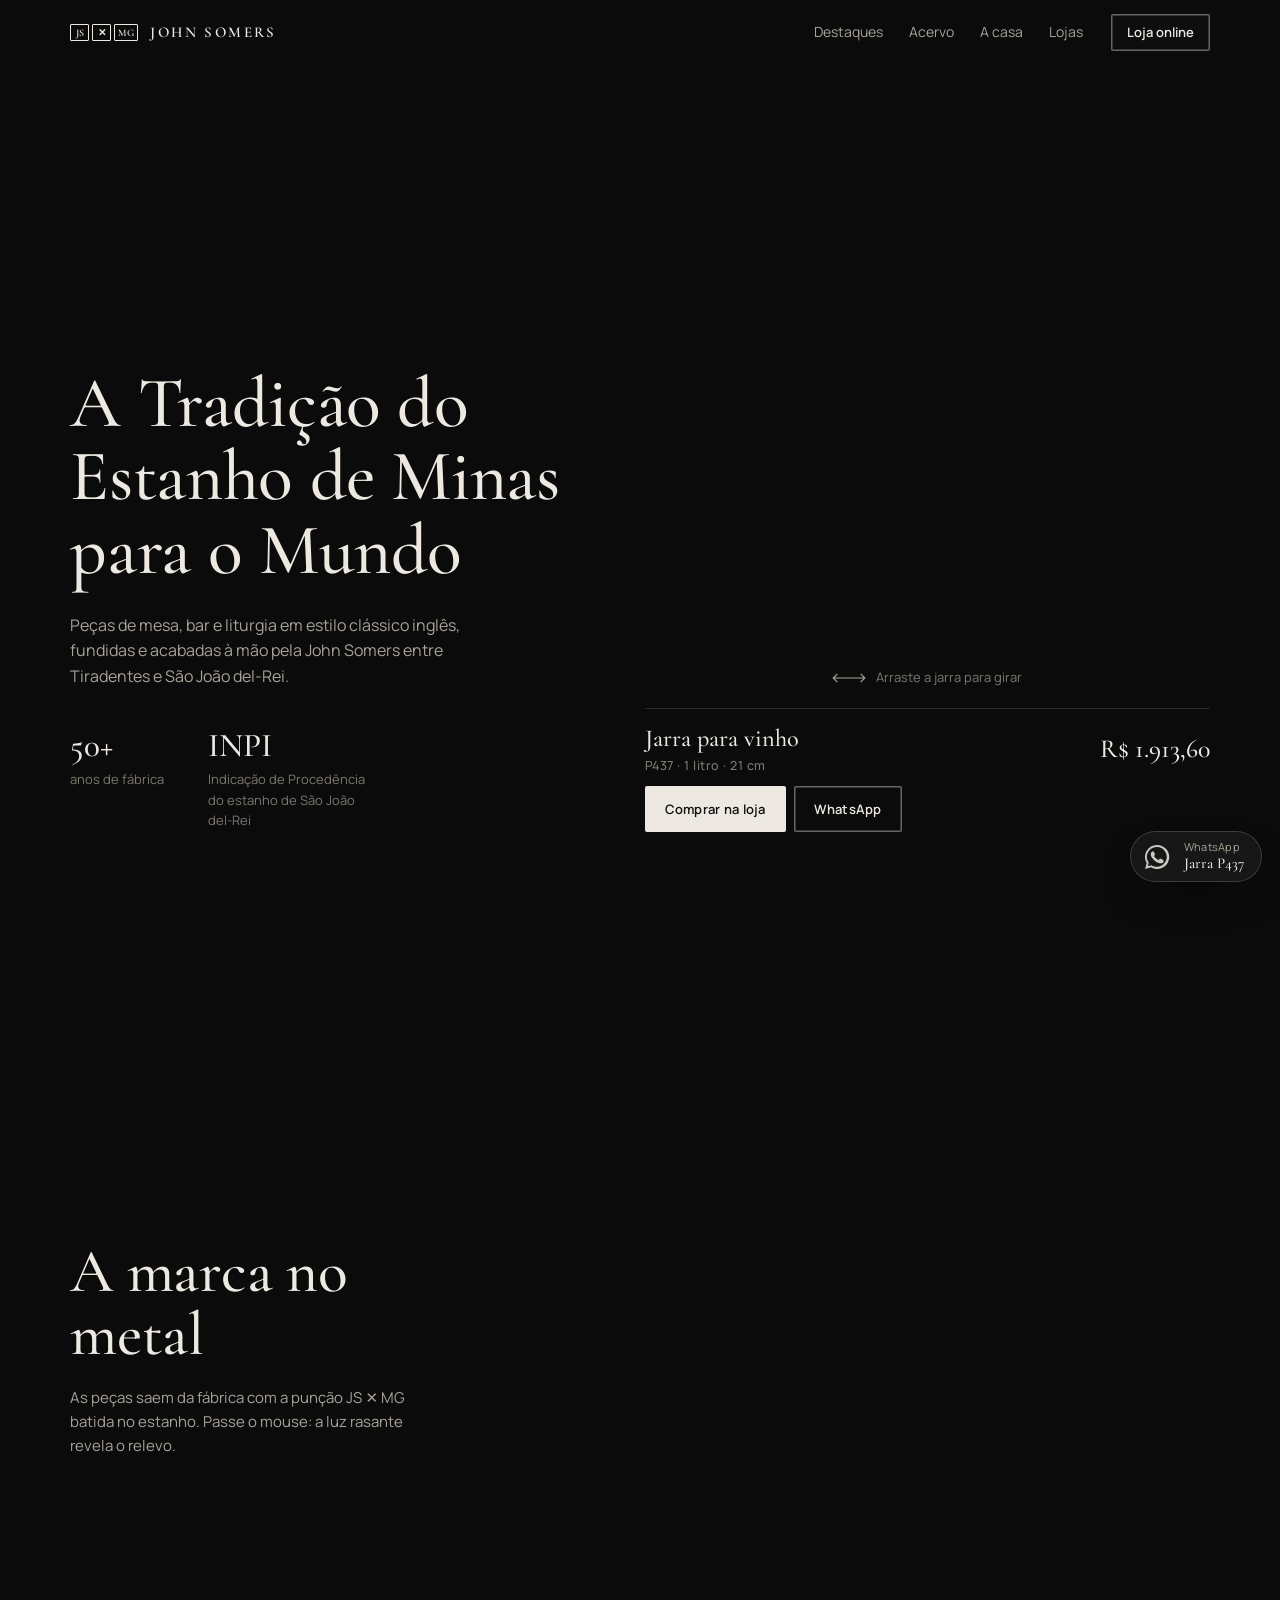
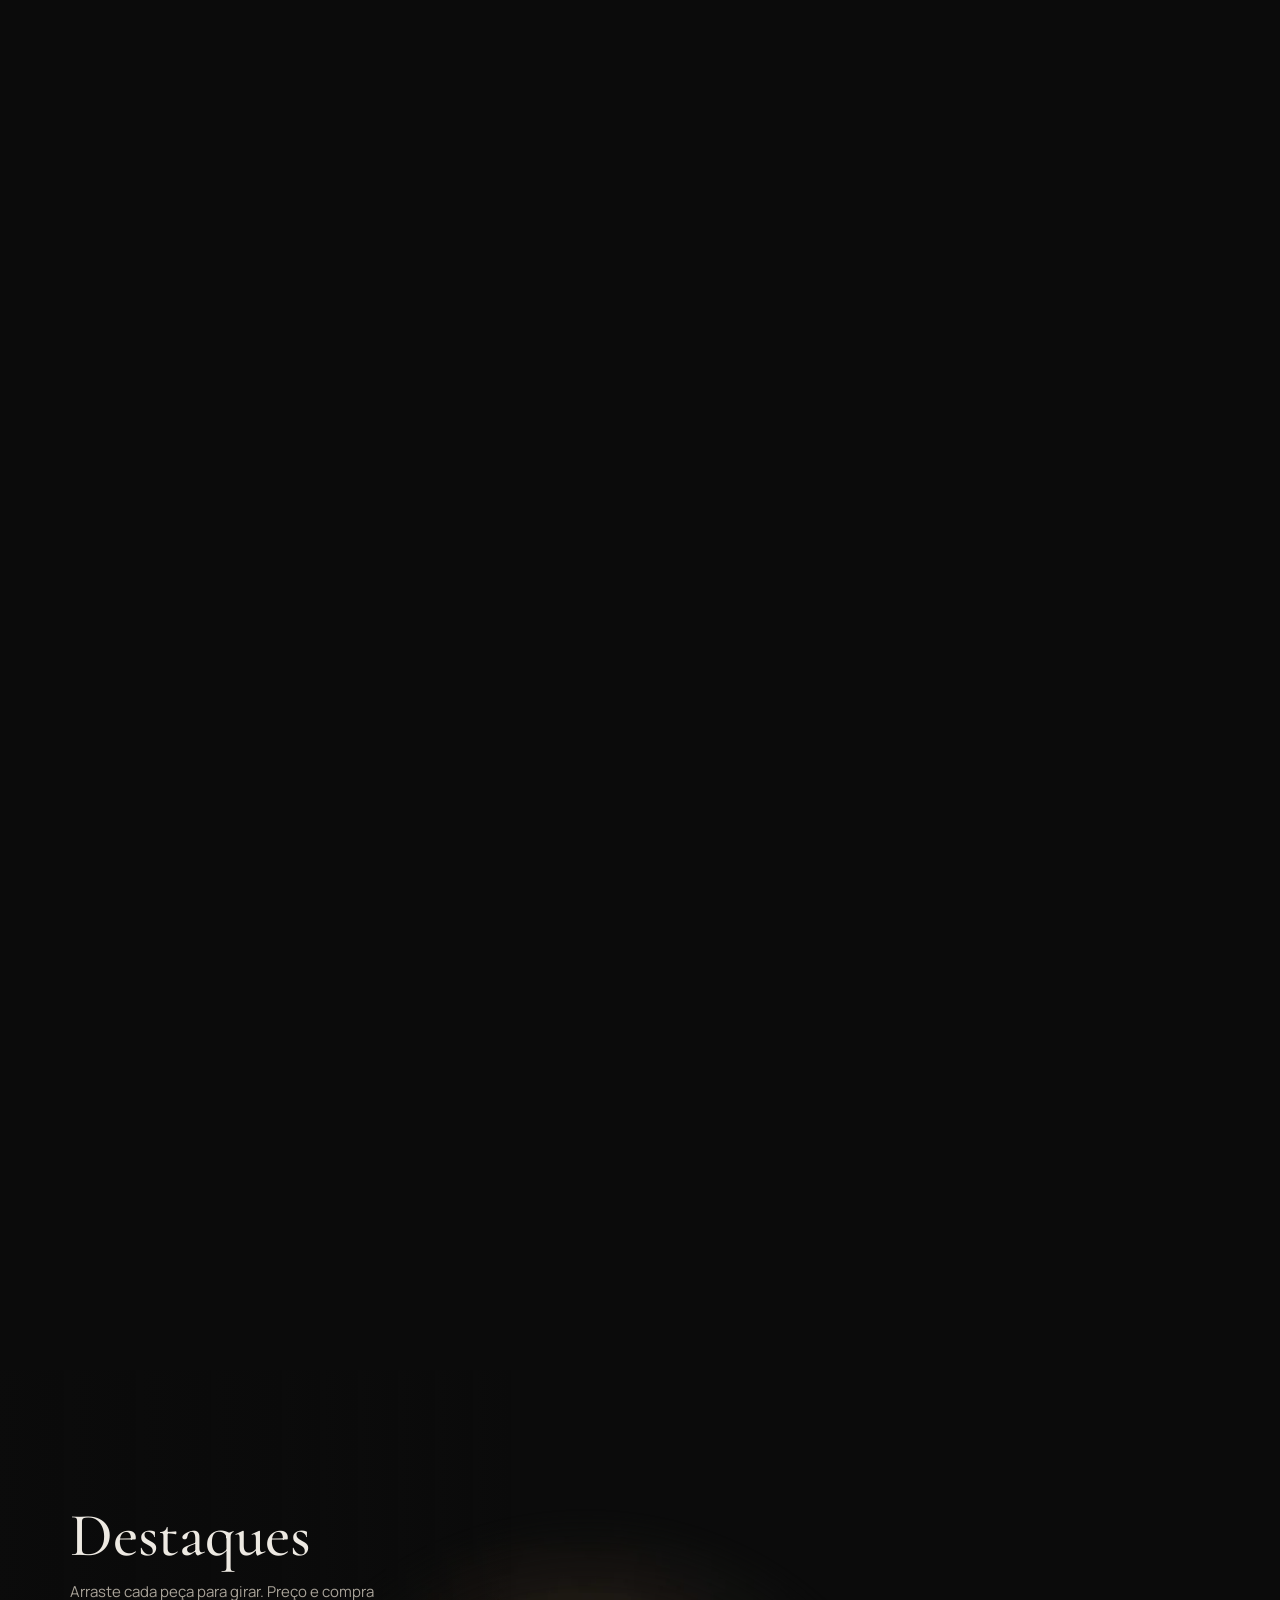
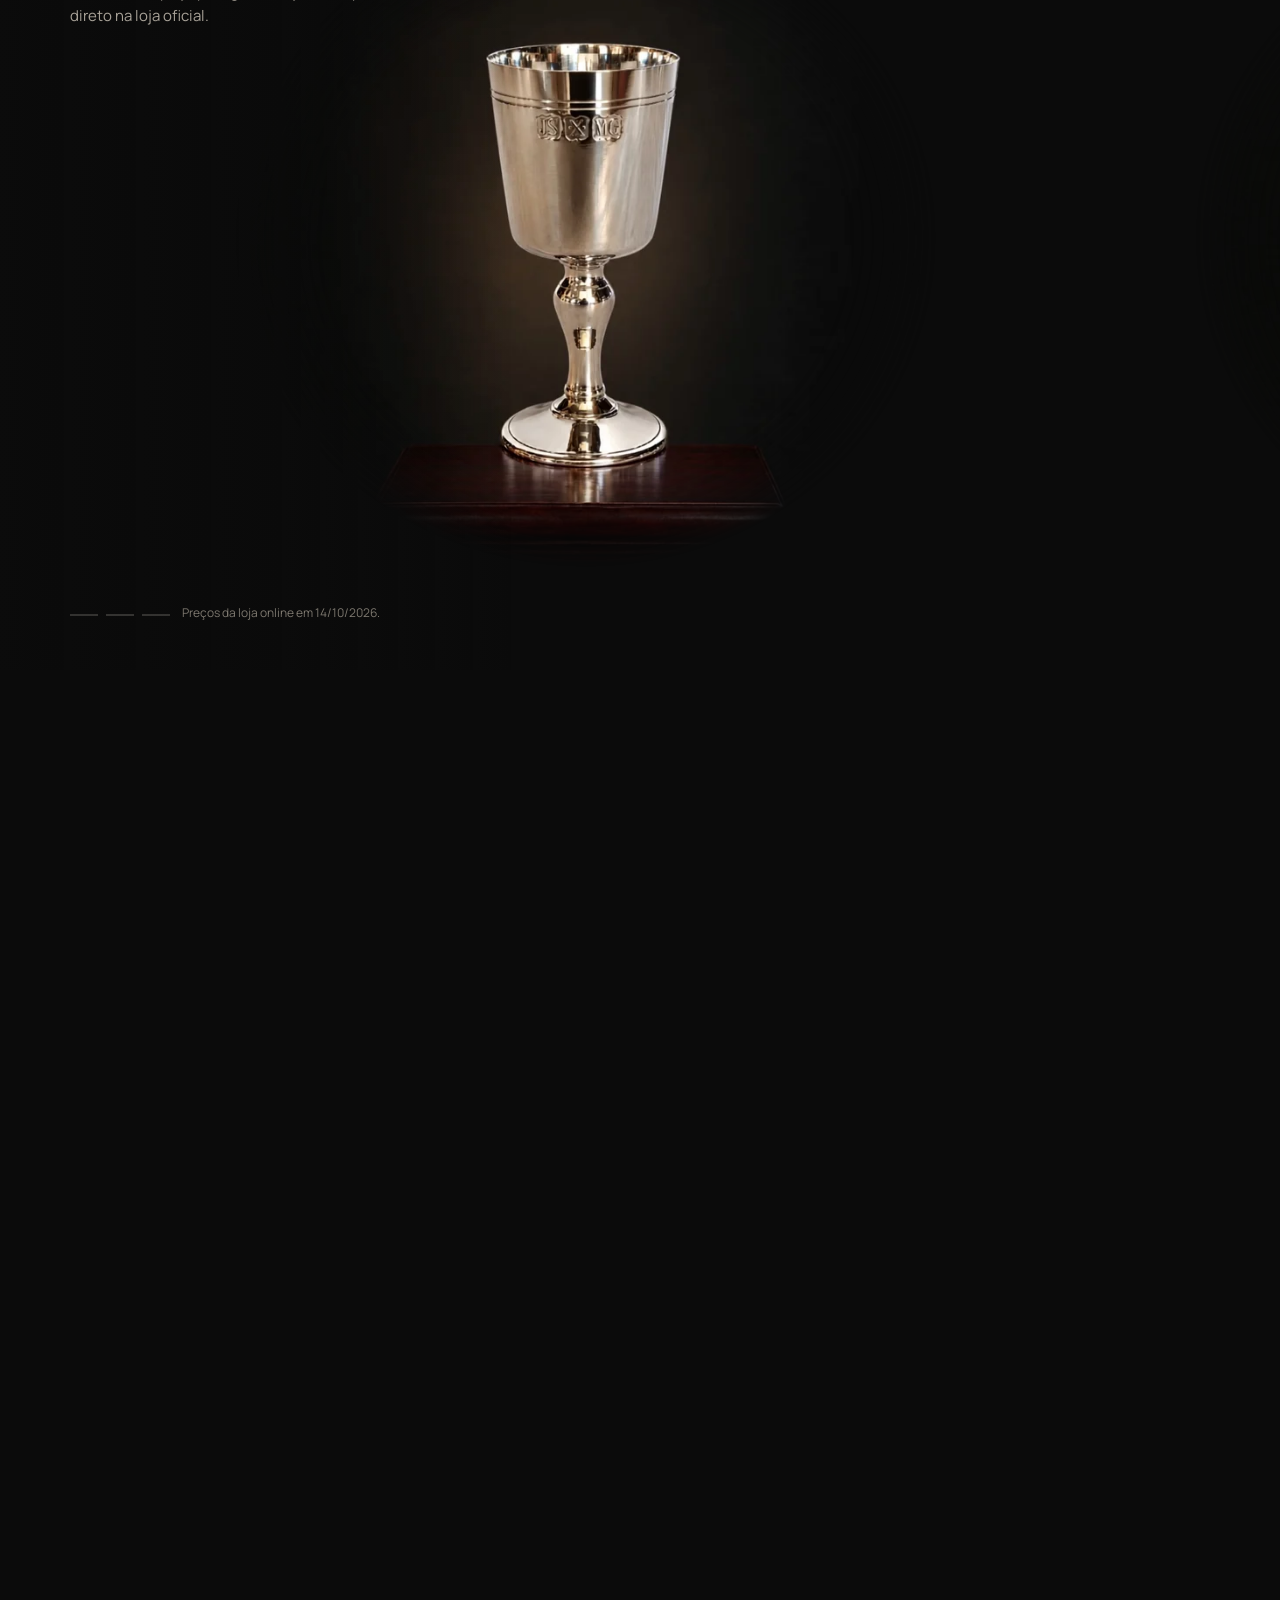
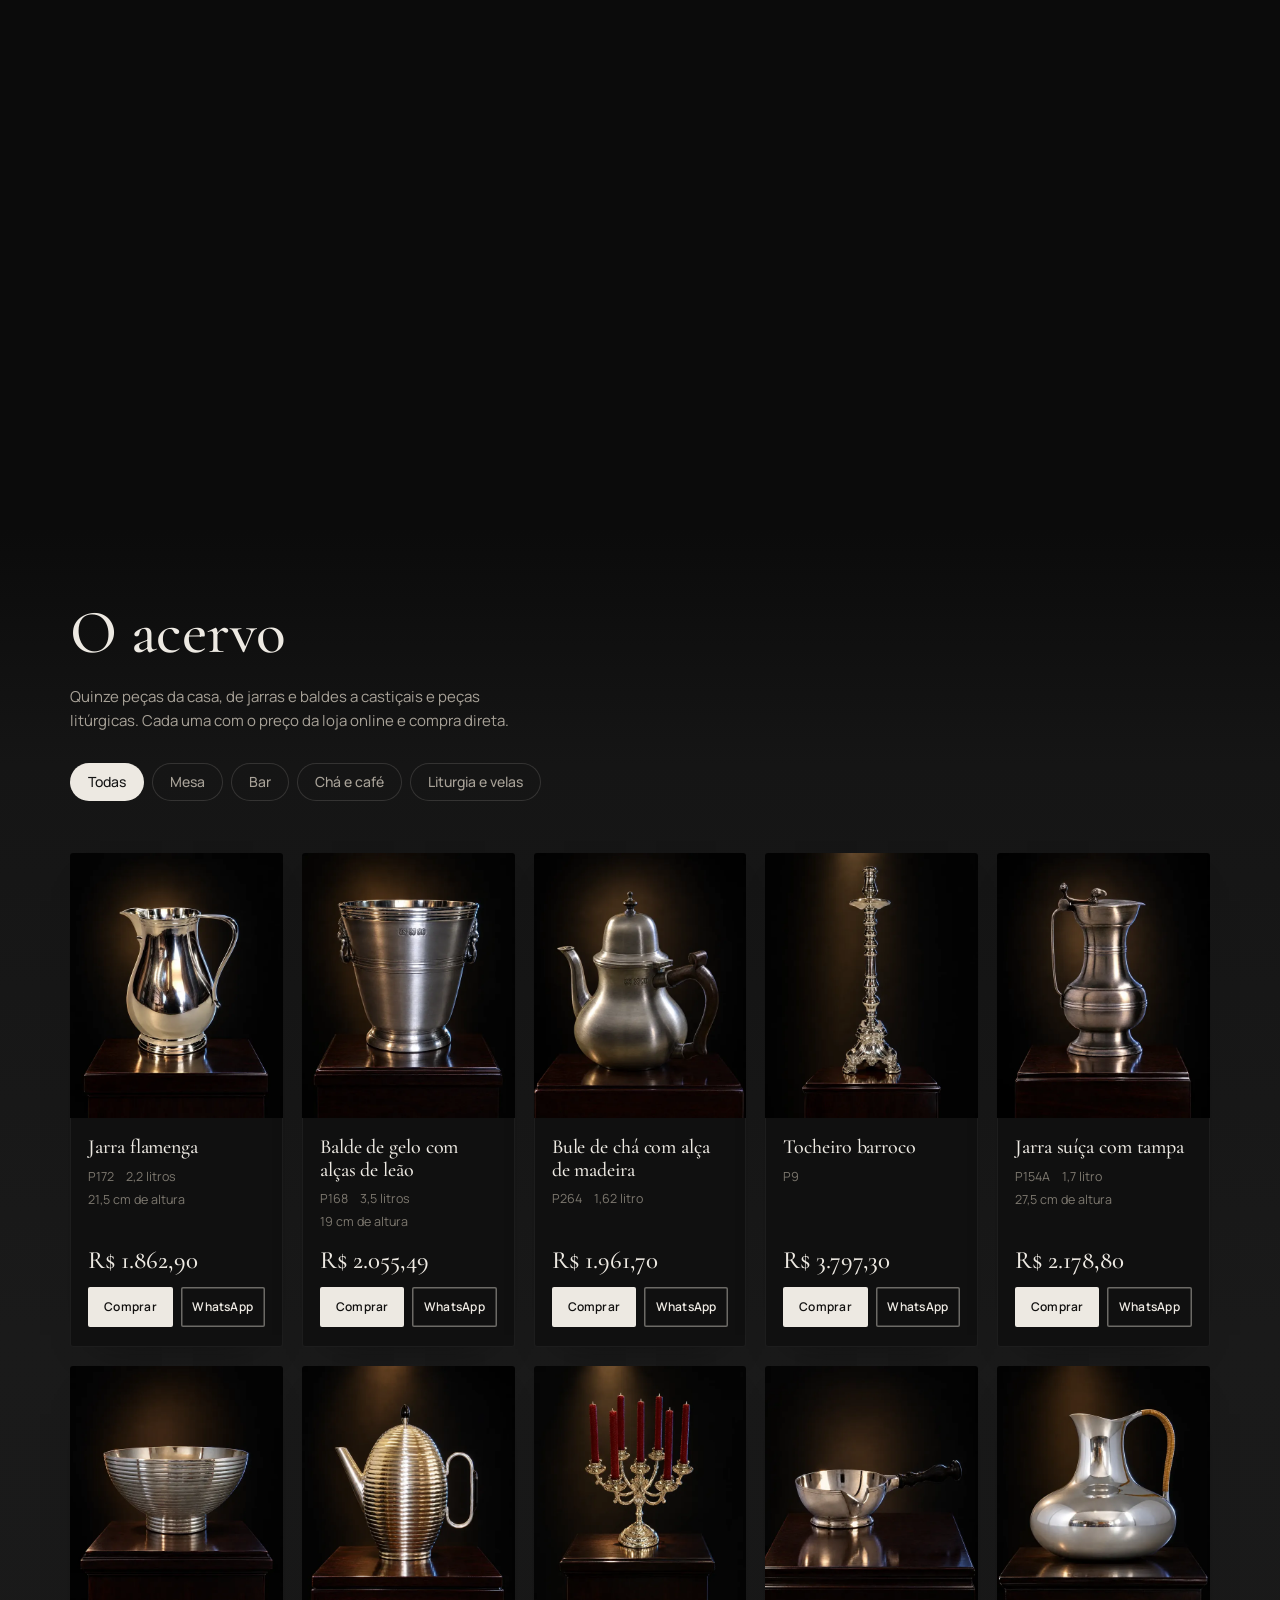
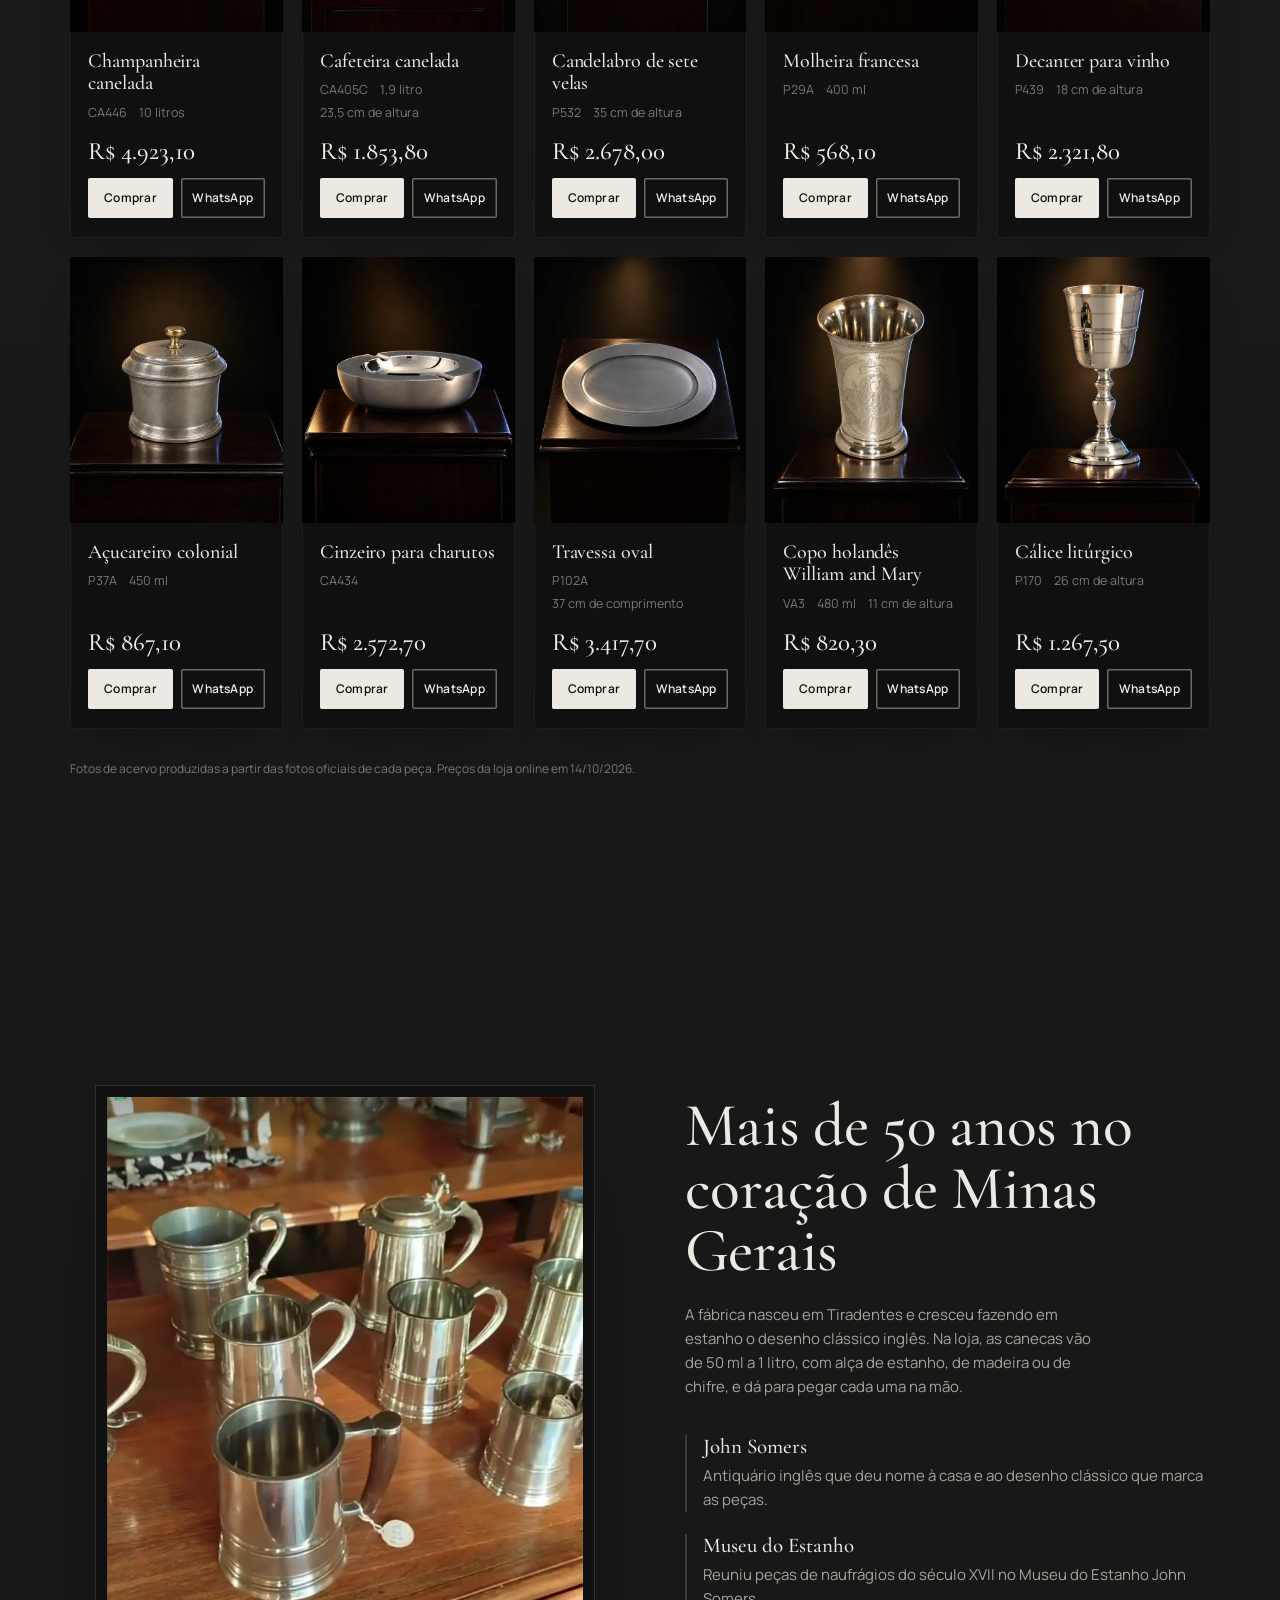
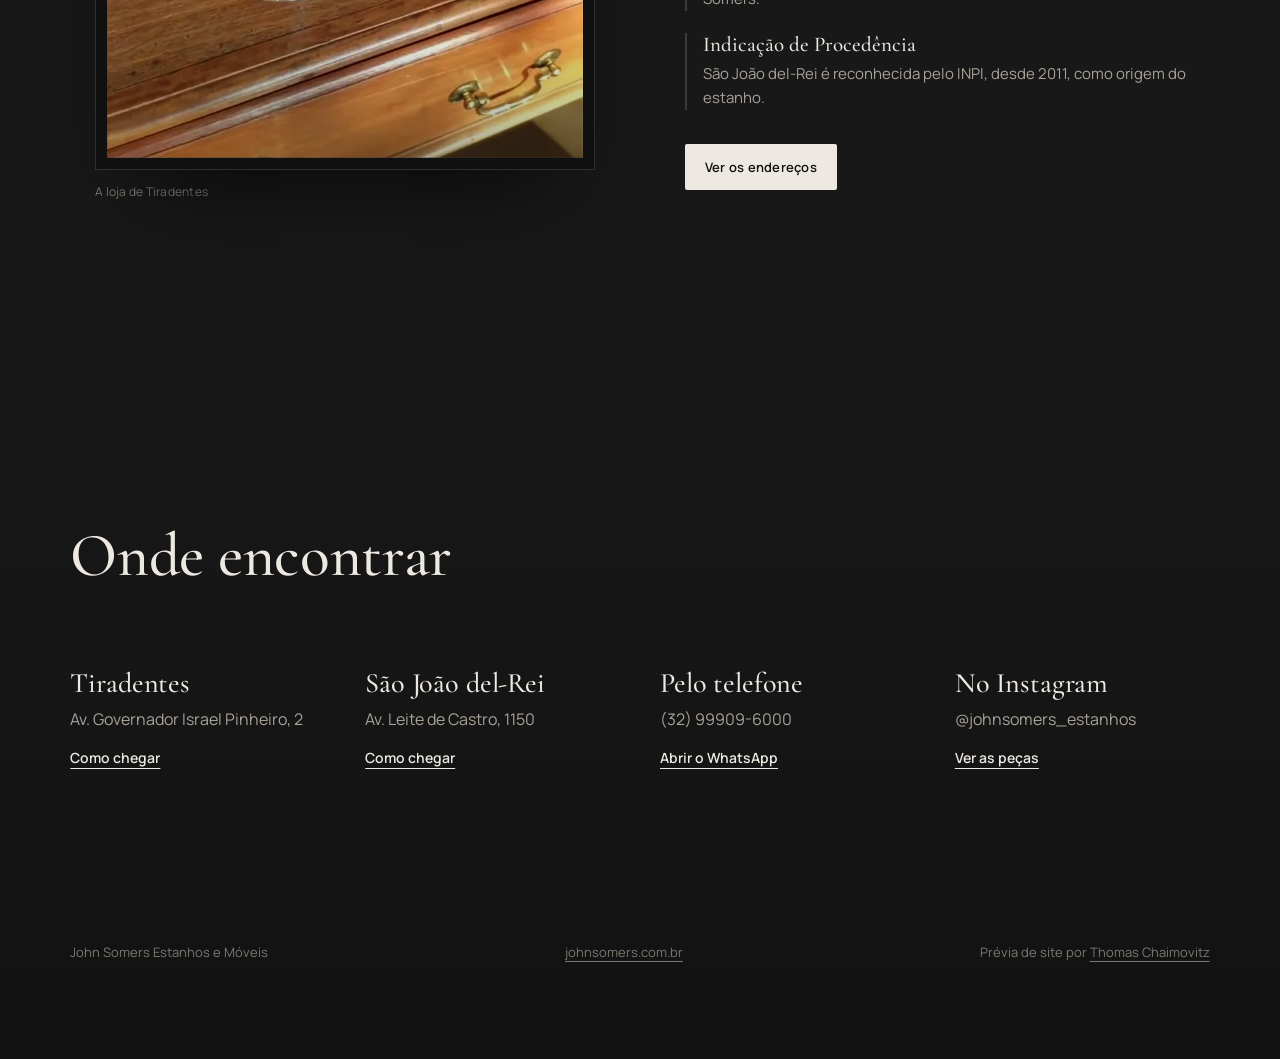
==== commit b32a507f: "John Somers v7: giro 360° de foto real no topo e na vitrine Co-Authored-By: Claude Opus 5.5 <noreply" ====
--- a/john-somers/index.html
+++ b/john-somers/index.html
@@ -8,17 +8,17 @@
 <meta name="robots" content="noindex">
 <meta property="og:type" content="website">
 <meta property="og:title" content="John Somers · A tradição do estanho de Minas para o mundo">
-<meta property="og:description" content="Prévia do novo site: as peças em 3D e o acervo, com preço e compra direto na loja.">
+<meta property="og:description" content="Prévia do novo site: as peças girando em 360°, o acervo e a compra direto na loja.">
 <meta property="og:image" content="https://chaimovitz.github.io/kiri-matcha/john-somers/img/og.jpg">
 <meta property="og:image:width" content="1200"><meta property="og:image:height" content="630">
 <meta name="twitter:card" content="summary_large_image">
-<meta name="theme-color" content="#131313">
+<meta name="theme-color" content="#0b0b0b">
 <link rel="icon" href="data:image/svg+xml,%3Csvg xmlns=%22http://www.w3.org/2000/svg%22 viewBox=%220 0 32 32%22%3E%3Crect width=%2232%22 height=%2232%22 rx=%225%22 fill=%22%230b0b0a%22/%3E%3Cpath d=%22M9 9l14 14M23 9L9 23%22 stroke=%22%23cbc8c1%22 stroke-width=%223.2%22/%3E%3C/svg%3E">
 <link rel="preconnect" href="https://fonts.googleapis.com"><link rel="preconnect" href="https://fonts.gstatic.com" crossorigin>
 <link href="https://fonts.googleapis.com/css2?family=Cormorant+Garamond:wght@500;600&family=Manrope:wght@400;500;600&display=swap" rel="stylesheet">
-<link rel="modulepreload" href="vendor/three.module.js" fetchpriority="high">
-<link rel="modulepreload" href="js/app.js"><link rel="modulepreload" href="js/torno.js"><link rel="modulepreload" href="vendor/lenis.mjs">
-<link rel="preload" as="image" href="img/puncao-normal.png"><link rel="preload" as="image" href="img/puncao-cor.png"><link rel="preload" as="image" href="img/puncao-rug.png">
+<link rel="preload" as="image" href="giro/jarra-poster.webp" media="not all and (max-width: 820px) and (max-resolution: 1.5dppx)" fetchpriority="high">
+<link rel="preload" as="image" href="giro/jarra-poster-m.webp" media="(max-width: 820px) and (max-resolution: 1.5dppx)" fetchpriority="high">
+<link rel="modulepreload" href="js/app.js"><link rel="modulepreload" href="js/giro.js"><link rel="modulepreload" href="vendor/lenis.mjs">
 <link rel="stylesheet" href="css/site.css">
 <script type="importmap">{"imports":{"three":"./vendor/three.module.js","three/addons/":"./vendor/addons/","lenis":"./vendor/lenis.mjs"}}</script>
 </head>
@@ -30,61 +30,59 @@
  <a class="loja" href="https://www.johnsomers.com.br" target="_blank" rel="noopener">Loja online</a>
 </header>
 
-<div id="palco" aria-hidden="true"><canvas id="gl"></canvas><div class="vinheta"></div></div>
-<div id="arrasto" aria-hidden="true"></div>
-<div id="espera" aria-hidden="true"><svg viewBox="0 0 370 714" preserveAspectRatio="xMidYMid meet"><defs><linearGradient id="esp-m" x1="0" x2="1" y1="0" y2="0"><stop offset="0" stop-color="#3d3b38"/><stop offset=".28" stop-color="#a9a59d"/><stop offset=".5" stop-color="#5d5a55"/><stop offset=".76" stop-color="#c9c5bc"/><stop offset="1" stop-color="#46443f"/></linearGradient><linearGradient id="esp-b" x1="0" x2="1" y1="0" y2=".25"><stop offset=".35" stop-color="#fff" stop-opacity="0"/><stop offset=".5" stop-color="#fff8ee" stop-opacity=".55"/><stop offset=".65" stop-color="#fff" stop-opacity="0"/><animateTransform attributeName="gradientTransform" type="translate" values="-1 0;1 0" dur="1.8s" repeatCount="indefinite"/></linearGradient></defs><path d="M185 714 L335 714 L345 710 L345 695 L335 684 L313 672 L281 659 L247 646 L232 630 L225 615 L221 600 L221 570 L223 555 L231 525 L237 510 L243 495 L248 480 L245 465 L238 450 L227 435 L223 420 L225 405 L238 390 L243 375 L280 360 L299 345 L313 330 L321 315 L327 300 L331 285 L335 270 L339 240 L343 210 L347 165 L351 135 L355 90 L360 75 L365 45 L368 30 L370 17 L367 6 L361 0 L9 0 L3 6 L0 17 L2 30 L5 45 L10 75 L15 90 L19 135 L23 165 L27 210 L31 240 L35 270 L39 285 L43 300 L49 315 L57 330 L71 345 L90 360 L127 375 L132 390 L145 405 L147 420 L143 435 L132 450 L125 465 L122 480 L127 495 L133 510 L139 525 L147 555 L149 570 L149 600 L145 615 L138 630 L123 646 L89 659 L57 672 L35 684 L25 695 L25 710 L35 714 L185 714 Z" fill="url(#esp-m)"/><path d="M185 714 L335 714 L345 710 L345 695 L335 684 L313 672 L281 659 L247 646 L232 630 L225 615 L221 600 L221 570 L223 555 L231 525 L237 510 L243 495 L248 480 L245 465 L238 450 L227 435 L223 420 L225 405 L238 390 L243 375 L280 360 L299 345 L313 330 L321 315 L327 300 L331 285 L335 270 L339 240 L343 210 L347 165 L351 135 L355 90 L360 75 L365 45 L368 30 L370 17 L367 6 L361 0 L9 0 L3 6 L0 17 L2 30 L5 45 L10 75 L15 90 L19 135 L23 165 L27 210 L31 240 L35 270 L39 285 L43 300 L49 315 L57 330 L71 345 L90 360 L127 375 L132 390 L145 405 L147 420 L143 435 L132 450 L125 465 L122 480 L127 495 L133 510 L139 525 L147 555 L149 570 L149 600 L145 615 L138 630 L123 646 L89 659 L57 672 L35 684 L25 695 L25 710 L35 714 L185 714 Z" fill="url(#esp-b)"/></svg></div>
-<script>/* silhueta metálica no lugar exato do cálice enquanto o 3D carrega (mesma conta de enquadramento do app.js) */
-(function(){var e=document.getElementById("espera");function p(){var W=innerWidth,H=innerHeight,m=W<=820||matchMedia("(hover: none) and (pointer: coarse)").matches,a=W/H,t=Math.tan((a<.8?34:28)*Math.PI/360),f=m?.26:.66,fw=m?.46:.8,sx=m?0:.17,sy=m?.27:0,dH=(1.45/f)/(2*t),dW=(.78/fw)/(2*t*a),d=Math.max(dH,dW),h=1.45/(2*d*t)*H*1.02,w=h*370/714;e.style.cssText="left:"+((.5+sx)*W-w/2)+"px;top:"+((.5-sy)*H-h/2)+"px;width:"+w+"px;height:"+h+"px"}p();addEventListener("resize",p)})();</script>
-
-
-<a id="wa" class="wa" href="https://wa.me/5532999096000" target="_blank" rel="noopener" aria-label="Falar com a loja no WhatsApp"><svg viewBox="0 0 32 32" aria-hidden="true"><path fill="currentColor" d="M16 3.2A12.8 12.8 0 0 0 5 22.5L3.3 28.7l6.4-1.7A12.8 12.8 0 1 0 16 3.2Zm0 23.3c-2 0-3.9-.5-5.6-1.5l-.4-.2-3.8 1 1-3.7-.3-.4A10.6 10.6 0 1 1 16 26.5Zm5.8-7.9c-.3-.2-1.9-.9-2.2-1-.3-.1-.5-.2-.7.2l-1 1.2c-.2.2-.4.2-.7.1a8.7 8.7 0 0 1-4.3-3.8c-.3-.6.3-.5.9-1.7.1-.2 0-.4 0-.6l-1-2.4c-.3-.6-.5-.5-.7-.5h-.6c-.2 0-.6.1-.9.4-.3.3-1.2 1.1-1.2 2.8s1.2 3.3 1.4 3.5c.2.2 2.4 3.7 5.8 5.1 2.2.9 3 1 4.1.8.7-.1 1.9-.8 2.2-1.5.3-.8.3-1.4.2-1.5l-.6-.3Z"/></svg><span class="wa-txt"><small>WhatsApp</small><span class="wa-peca">Cálice P105D</span></span></a>
+<a id="wa" class="wa" href="https://wa.me/5532999096000" target="_blank" rel="noopener" aria-label="Falar com a loja no WhatsApp"><svg viewBox="0 0 32 32" aria-hidden="true"><path fill="currentColor" d="M16 3.2A12.8 12.8 0 0 0 5 22.5L3.3 28.7l6.4-1.7A12.8 12.8 0 1 0 16 3.2Zm0 23.3c-2 0-3.9-.5-5.6-1.5l-.4-.2-3.8 1 1-3.7-.3-.4A10.6 10.6 0 1 1 16 26.5Zm5.8-7.9c-.3-.2-1.9-.9-2.2-1-.3-.1-.5-.2-.7.2l-1 1.2c-.2.2-.4.2-.7.1a8.7 8.7 0 0 1-4.3-3.8c-.3-.6.3-.5.9-1.7.1-.2 0-.4 0-.6l-1-2.4c-.3-.6-.5-.5-.7-.5h-.6c-.2 0-.6.1-.9.4-.3.3-1.2 1.1-1.2 2.8s1.2 3.3 1.4 3.5c.2.2 2.4 3.7 5.8 5.1 2.2.9 3 1 4.1.8.7-.1 1.9-.8 2.2-1.5.3-.8.3-1.4.2-1.5l-.6-.3Z"/></svg><span class="wa-txt"><small>WhatsApp</small><span class="wa-peca">Jarra P437</span></span></a>
 <main>
-<!-- 1. abertura: o cálice -->
+<!-- 1. abertura: a jarra girando (foto real em 360°), compra logo abaixo -->
 <section id="abertura" class="tela">
- <div class="abre">
-  <h1>A Tradição do Estanho de Minas para o Mundo</h1>
+ <h1 class="abre-tit">A Tradição do Estanho de Minas para o Mundo</h1>
+ <div class="abre-txt">
   <p class="lead">Peças de mesa, bar e liturgia em estilo clássico inglês, fundidas e acabadas à mão pela John Somers entre Tiradentes e São João del-Rei.</p>
   <dl class="fatos">
    <div><dt>50+</dt><dd>anos de fábrica</dd></div>
    <div><dt>INPI</dt><dd>Indicação de Procedência do estanho de São João del-Rei</dd></div>
   </dl>
  </div>
- <p class="dica so-mouse">Arraste o cálice para girar · duplo clique aproxima · a luz segue o mouse</p><p class="dica so-toque">Role para ver a punção de perto</p>
-</section>
-
-<!-- 2. a marca no metal: mergulho na punção do cálice -->
-<section id="marca" class="pin" style="--h:300">
+ <div class="heroi-peca">
+  <div class="giro" data-giro="jarra" data-n="131" data-zero="34" data-arco tabindex="0" role="img" aria-label="Jarra para vinho P437 em estanho. Arraste para girar."><picture><source media="(max-width: 820px) and (max-resolution: 1.5dppx)" srcset="giro/jarra-poster-m.webp"><img src="giro/jarra-poster.webp" alt="" width="800" height="800" decoding="async" fetchpriority="high"></picture><video muted playsinline loop preload="none" disablepictureinpicture disableremoteplayback aria-hidden="true"></video></div>
+  <p class="giro-dica"><svg viewBox="0 0 40 12" aria-hidden="true"><path d="M1 6h38M6 1 1 6l5 5M34 1l5 5-5 5" fill="none" stroke="currentColor" stroke-width="1.4"/></svg><span class="so-mouse">Arraste a jarra para girar</span><span class="so-toque">Deslize a jarra para girar</span></p>
+  <div class="compra">
+   <div class="compra-nome"><p class="compra-tit">Jarra para vinho</p><p class="ref">P437 · 1 litro · 21 cm</p></div>
+   <p class="preco">R$ 1.913,60</p>
+   <div class="acoes"><a class="btn" href="https://www.johnsomers.com.br/mesa/jarra-para-vinho-p437" target="_blank" rel="noopener">Comprar na loja</a><a class="btn o" data-wa="Jarra para vinho P437" href="https://wa.me/5532999096000" target="_blank" rel="noopener">WhatsApp</a></div>
+  </div>
+ </div>
+</section>
+
+<!-- 2. a marca no metal: close 3D da punção do cálice -->
+<section id="marca" class="pin" style="--h:230">
  <div class="fixo">
+  <canvas id="gl" aria-hidden="true"></canvas>
+  <img class="marca-foto" src="giro/calice-poster.webp" alt="Cálice P105D com a punção JS ✕ MG" width="800" height="800" loading="lazy" decoding="async">
   <div class="marca-txt">
    <h2>A marca no metal</h2>
    <p class="t so-mouse">As peças saem da fábrica com a punção JS ✕ MG batida no estanho. Passe o mouse: a luz rasante revela o relevo.</p>
    <p class="t so-toque">As peças saem da fábrica com a punção JS ✕ MG batida no estanho. Role devagar ou incline o celular: a luz passa rasante e revela o relevo.</p>
   </div>
+ </div>
+</section>
+
+<!-- 3. destaques: o trilho anda de pedestal em pedestal; cada peça é foto real girando -->
+<section id="vitrine" class="pin" style="--h:440">
+ <div class="fixo">
+  <header class="vit-cab"><h2>Destaques</h2><p class="t so-mouse">Arraste cada peça para girar. Preço e compra direto na loja oficial.</p><p class="t so-toque">Deslize cada peça para girar. Preço e compra direto na loja oficial.</p></header>
+  <div class="vit-trilho">
+   <div class="vit-palco"><div class="giro" data-giro="calice" data-n="168" tabindex="0" role="img" aria-label="Cálice para vinho P105D em estanho. Arraste para girar."><picture><source media="(max-width: 820px) and (max-resolution: 1.5dppx)" srcset="giro/calice-poster-m.webp"><img src="giro/calice-poster.webp" alt="" width="800" height="800" decoding="async" fetchpriority="low"></picture><video muted playsinline loop preload="none" disablepictureinpicture disableremoteplayback aria-hidden="true"></video></div></div>
+   <div class="vit-palco"><div class="giro" data-giro="galhetas" data-n="48" data-zero="21" data-arco tabindex="0" role="img" aria-label="Conjunto de galhetas com bandeja P506 em estanho. Arraste para girar."><picture><source media="(max-width: 820px) and (max-resolution: 1.5dppx)" srcset="giro/galhetas-poster-m.webp"><img src="giro/galhetas-poster.webp" alt="" width="800" height="800" decoding="async" fetchpriority="low"></picture><video muted playsinline loop preload="none" disablepictureinpicture disableremoteplayback aria-hidden="true"></video></div></div>
+   <div class="vit-palco"><div class="giro" data-giro="caneca" data-n="168" tabindex="0" role="img" aria-label="Caneca inglesa P34B em estanho. Arraste para girar."><picture><source media="(max-width: 820px) and (max-resolution: 1.5dppx)" srcset="giro/caneca-poster-m.webp"><img src="giro/caneca-poster.webp" alt="" width="800" height="800" decoding="async" fetchpriority="low"></picture><video muted playsinline loop preload="none" disablepictureinpicture disableremoteplayback aria-hidden="true"></video></div></div>
+  </div>
   <article class="etiqueta" data-peca="calice">
-   <img class="foto3d" src="img/calice.webp" alt="" loading="lazy" decoding="async">
    <h3>Cálice para vinho</h3>
    <p class="ref">P105D</p>
    <ul class="ficha"><li>14,5 cm de altura</li><li>180 ml</li><li>340 g</li></ul>
    <p class="preco">R$ 396,50</p>
    <div class="acoes"><a class="btn" href="https://www.johnsomers.com.br/mesa/calice-para-vinho-p105d" target="_blank" rel="noopener">Comprar na loja</a></div>
   </article>
- </div>
-</section>
-
-<!-- 3. destaques em 3D: a câmera anda entre os pedestais -->
-<section id="vitrine" class="pin" style="--h:620">
- <div class="fixo">
-  <header class="vit-cab"><h2>Destaques em 3D</h2><p class="t so-mouse">Arraste a peça para girar e dê duplo clique para aproximar. Preço e compra direto na loja oficial.</p><p class="t so-toque">Deslize a peça para girar e use a pinça para aproximar. Preço e compra direto na loja oficial.</p></header>
-  <article class="etiqueta" data-peca="jarra">
-   <img class="foto3d" src="img/jarra.webp" alt="Jarra para vinho em estanho" loading="lazy" decoding="async">
-   <h3>Jarra para vinho</h3>
-   <p class="ref">P437</p>
-   <ul class="ficha"><li>21 cm de altura</li><li>1 litro</li><li>1,12 kg</li></ul>
-   <p class="preco">R$ 1.913,60</p>
-   <div class="acoes"><a class="btn" href="https://www.johnsomers.com.br/mesa/jarra-para-vinho-p437" target="_blank" rel="noopener">Comprar na loja</a></div>
-  </article>
   <article class="etiqueta" data-peca="galhetas">
-   <img class="foto3d" src="img/galhetas.webp" alt="Conjunto de galhetas com bandeja em estanho" loading="lazy" decoding="async">
    <h3>Galhetas com bandeja</h3>
    <p class="ref">P506</p>
    <ul class="ficha"><li>2 galhetas de 80 ml</li><li>13,5 cm de altura</li><li>bandeja com vidro</li></ul>
@@ -92,14 +90,13 @@
    <div class="acoes"><a class="btn" href="https://www.johnsomers.com.br/pecas-sacras/conjunto-de-galhatas" target="_blank" rel="noopener">Comprar na loja</a></div>
   </article>
   <article class="etiqueta" data-peca="caneca">
-   <img class="foto3d" src="img/caneca-p34b.webp" alt="Caneca inglesa de estanho P34B" loading="lazy" decoding="async">
    <h3>Caneca inglesa</h3>
    <p class="ref">P34B</p>
    <ul class="ficha"><li>11,2 cm de altura</li><li>500 ml</li><li>480 g</li></ul>
    <p class="preco">R$ 796,80</p>
    <div class="acoes"><a class="btn" href="https://www.johnsomers.com.br/mesa/caneca-para-cerveja-1-pint-568ml-p34b" target="_blank" rel="noopener">Comprar na loja</a></div>
   </article>
-  <ol class="trilha" aria-hidden="true"><li data-i="0"></li><li data-i="1"></li><li data-i="2"></li></ol>
+  <ol class="trilha" aria-hidden="true"><li></li><li></li><li></li></ol>
   <p class="nota">Preços da loja online em 14/10/2026.</p>
  </div>
 </section>
--- a/john-somers/css/site.css
+++ b/john-somers/css/site.css
@@ -4,8 +4,8 @@
  --borda:clamp(16px,5.5vw,88px);
 }
 *{box-sizing:border-box;margin:0;padding:0}
-html{background:#121212;-webkit-text-size-adjust:100%}
-body{background:linear-gradient(#121212,#1a1a1a);color:var(--tinta);font:400 16px/1.6 var(--sans);overflow-x:hidden;-webkit-font-smoothing:antialiased;-moz-osx-font-smoothing:grayscale}
+html{background:#0b0b0b;-webkit-text-size-adjust:100%}
+body{background:#0b0b0b;color:var(--tinta);font:400 16px/1.6 var(--sans);overflow-x:hidden;-webkit-font-smoothing:antialiased;-moz-osx-font-smoothing:grayscale}
 img,video{display:block;max-width:100%}
 a{color:inherit}
 :focus-visible{outline:2px solid var(--tinta);outline-offset:4px}
@@ -29,7 +29,7 @@
 
 /* topo */
 #topo{position:fixed;inset:0 0 auto;z-index:30;display:flex;align-items:center;gap:28px;padding:max(14px,env(safe-area-inset-top)) var(--borda) 14px;transition:background .4s,transform .5s}
-#topo.sobre{background:linear-gradient(rgba(19,19,19,.92),rgba(19,19,19,0))}
+#topo.sobre{background:linear-gradient(rgba(11,11,11,.92),rgba(11,11,11,0))}
 #topo.some{transform:translateY(-110%)}
 .marca{display:flex;align-items:center;gap:12px;text-decoration:none;margin-right:auto}
 .marca .nome{font:600 15px/1 var(--serif);letter-spacing:.16em;text-transform:uppercase}
@@ -39,19 +39,18 @@
 #topo .loja{font:600 13px/1 var(--sans);text-decoration:none;padding:12px 16px;border-radius:2px;box-shadow:inset 0 0 0 1.5px rgba(235,230,221,.4);background:rgba(22,22,22,.4);backdrop-filter:blur(8px);-webkit-backdrop-filter:blur(8px)}
 @media (max-width:820px){#topo nav{display:none}.marca .nome{font-size:13px}}
 
-/* palco 3D */
-#palco{position:fixed;inset:0;z-index:0;pointer-events:none;opacity:0;transition:opacity .45s ease}
-#palco.on{opacity:1}
-#gl{width:100%;height:100%;display:block}
-.vinheta{position:absolute;inset:0;background:radial-gradient(130% 95% at 55% 46%,rgba(0,0,0,0) 62%,rgba(0,0,0,.12) 100%)}
-#arrasto{position:fixed;z-index:3;left:0;top:0;width:100px;height:100px;transform-origin:0 0;touch-action:pan-y;cursor:grab;display:none;border-radius:40%;will-change:transform}
-#arrasto.on{display:block}
-#arrasto.pega{cursor:grabbing}
-html.sem3d #palco,html.sem3d #arrasto,html.sem3d #espera{display:none}
-/* espera: silhueta metálica do cálice (só aparece se o 3D demorar) */
-#espera{position:fixed;z-index:1;pointer-events:none;opacity:0;animation:esp-entra .5s ease .35s forwards;transition:opacity .35s ease;filter:drop-shadow(0 30px 40px rgba(0,0,0,.45))}
-#espera svg{width:100%;height:100%;display:block;opacity:.62}
-@keyframes esp-entra{to{opacity:1}}
+/* giro de foto real: a peça sai do escuro (o fundo do vídeo é #0a0a0a; a máscara e o halo somem com a caixa) */
+.giro{position:relative;aspect-ratio:1;isolation:isolate;touch-action:pan-y;cursor:grab;user-select:none;-webkit-user-select:none;-webkit-tap-highlight-color:transparent;outline-offset:-10%}
+.giro.pega{cursor:grabbing}
+.giro img,.giro video{position:absolute;inset:0;width:100%;height:100%;object-fit:cover;pointer-events:none;
+ -webkit-mask-image:radial-gradient(closest-side at 50% 47%,#000 74%,rgba(0,0,0,.55) 88%,transparent 100%);mask-image:radial-gradient(closest-side at 50% 47%,#000 74%,rgba(0,0,0,.55) 88%,transparent 100%)}
+.giro img,.giro video{transform:scale(var(--zoom,1.14)) translateY(3%)}
+.giro video{opacity:0}
+.giro.pronto video{opacity:1}
+.giro-dica{display:flex;align-items:center;gap:10px;font-size:13px;color:var(--fraco);transition:opacity .6s}
+.giro-dica svg{width:34px;height:10px;color:var(--apagado)}
+.heroi-peca:has(.giro.usado) .giro-dica{opacity:0}
+
 /* WhatsApp flutuante: acompanha a peça na tela */
 .wa{position:fixed;z-index:40;right:max(18px,env(safe-area-inset-right));bottom:max(18px,env(safe-area-inset-bottom));display:flex;align-items:center;gap:12px;padding:10px 18px 10px 12px;border-radius:999px;text-decoration:none;color:var(--tinta);background:rgba(28,28,28,.72);backdrop-filter:blur(12px);-webkit-backdrop-filter:blur(12px);box-shadow:inset 0 0 0 1px rgba(237,233,226,.18),0 18px 40px -18px rgba(0,0,0,.8);transition:background .3s,box-shadow .3s,transform .3s}
 .wa:hover{background:rgba(44,43,41,.86);box-shadow:inset 0 0 0 1px rgba(237,233,226,.38),0 18px 40px -18px rgba(0,0,0,.8);transform:translateY(-2px)}
@@ -70,80 +69,90 @@
 .pin{height:calc(var(--h) * 1vh)}
 .fixo{position:sticky;top:0;height:100vh;height:100svh;overflow:hidden}
 
-/* 1. abertura */
-#abertura{display:flex;align-items:center;padding:0 var(--borda)}
-.abre{max-width:min(720px,52vw);padding-top:6vh}
+/* 1. abertura: título e texto à esquerda, a jarra girando à direita com a compra embaixo */
+#abertura{overflow-x:clip;display:grid;grid-template-columns:minmax(0,1fr) minmax(0,1.08fr);grid-template-rows:1fr auto 1fr;grid-template-areas:". peca" "tit peca" "texto peca";column-gap:clamp(24px,4vw,72px);align-items:center;padding:max(80px,10vh) var(--borda) max(28px,4vh)}
+.abre-tit{grid-area:tit;align-self:end;max-width:15ch}
+.abre-txt{grid-area:texto;align-self:start}
 .lead{color:var(--apagado);font-size:clamp(16px,1.25vw,19px);max-width:42ch;margin-top:26px}
 .fatos{display:flex;gap:44px;margin-top:40px}
 .fatos dt{font:500 clamp(30px,2.6vw,40px)/1 var(--serif)}
 .fatos dd{color:var(--fraco);font-size:13px;margin-top:6px;max-width:20ch}
-.dica{position:absolute;left:var(--borda);bottom:max(26px,env(safe-area-inset-bottom));font-size:13px;color:var(--fraco)}
+.heroi-peca{grid-area:peca;display:flex;flex-direction:column;align-items:center;gap:0}
+.heroi-peca .giro{width:min(64vh,44vw)}
+.abre-tit,.abre-txt,.compra,.giro-dica{position:relative;z-index:1} /* o halo escuro da peça passa por baixo do texto */
+.heroi-peca .giro-dica{margin-top:-2vh}
+.compra{display:flex;align-items:center;justify-content:space-between;flex-wrap:wrap;gap:14px 24px;margin-top:20px;padding-top:18px;box-shadow:inset 0 1px 0 var(--linha);width:min(100%,700px)}
+.compra-tit{font:500 clamp(24px,1.9vw,30px)/1.05 var(--serif)}
+.compra .ref{font:500 12.5px/1 var(--sans);letter-spacing:.04em;color:var(--fraco);margin-top:8px}
+.compra .preco{font:500 clamp(26px,2vw,32px)/1 var(--serif)}
+.compra .acoes{display:flex;gap:8px}
 @media (max-width:820px){
- #abertura{align-items:flex-end;padding-bottom:5vh}
- .abre{max-width:none;padding-top:0}
- h1{font-size:clamp(40px,11vw,60px)}
+ #abertura{grid-template-columns:1fr;grid-template-rows:auto;grid-template-areas:"tit" "peca" "texto";padding:max(78px,11vh) var(--borda) 9vh;align-items:start}
+ .abre-tit{font-size:clamp(36px,10vw,54px);max-width:none;align-self:start}
+ .heroi-peca .giro{width:min(100%,50svh);margin-top:1vh;--zoom:1.22}
+ .heroi-peca .giro-dica{margin-top:-1vh}
+ .compra{flex-direction:column;align-items:stretch;gap:12px;text-align:left;margin-top:16px}
+ .compra .acoes .btn{flex:1}
+ .abre-txt{margin-top:7vh}
  .fatos{gap:30px;margin-top:28px}
- .dica{display:none}
-}
-
-/* 2. marca */
-.marca-txt{position:absolute;left:var(--borda);top:50%;transform:translateY(-50%);max-width:400px;opacity:0;transition:opacity .7s}
-.marca-txt::before{content:"";position:absolute;inset:-28% -34% -28% -60%;background:radial-gradient(closest-side,rgba(20,20,20,.84),rgba(20,20,20,0));z-index:-1;pointer-events:none}
-#marca[data-f="perto"] .marca-txt{opacity:1}
-@media (max-width:820px){.marca-txt{top:auto;bottom:max(10vh,70px);transform:none;right:var(--borda);max-width:none}}
+}
+
+/* 2. marca: close 3D da punção; o texto fica do lado do véu */
+#marca .fixo{background:#0b0b0b}
+#gl{position:absolute;inset:0;width:100%;height:100%;display:block;opacity:0;transition:opacity .7s ease}
+#gl.on{opacity:1}
+.marca-foto{display:none}
+html.sem3d #gl{display:none}
+html.sem3d .marca-foto{display:block;position:absolute;right:6vw;top:50%;transform:translateY(-50%);width:min(84vh,48vw);height:auto;-webkit-mask-image:radial-gradient(closest-side,#000 74%,transparent);mask-image:radial-gradient(closest-side,#000 74%,transparent)}
+.marca-txt{position:absolute;z-index:2;left:var(--borda);top:50%;transform:translateY(-50%);max-width:400px}
+#marca .fixo::before{content:"";position:absolute;z-index:1;top:0;bottom:0;left:0;width:56vw;background:linear-gradient(90deg,rgba(11,11,11,.94) 0%,rgba(11,11,11,.8) 48%,rgba(11,11,11,0) 100%);pointer-events:none}
+@media (max-width:820px){
+ #marca .fixo::before{top:auto;height:62vh;width:100%;background:linear-gradient(rgba(11,11,11,0),rgba(11,11,11,.9) 45%)}
+ .marca-txt{top:auto;bottom:max(10vh,70px);transform:none;right:var(--borda);max-width:none}
+ html.sem3d .marca-foto{right:auto;left:50%;top:12vh;transform:translateX(-50%);width:min(92vw,56vh)}
+}
 
 /* etiqueta de museu */
-.etiqueta{position:absolute;width:min(360px,86vw);opacity:0;visibility:hidden;transition:opacity .55s ease,visibility .55s}
+.etiqueta{position:absolute;z-index:2;width:min(360px,86vw);opacity:0;visibility:hidden;transition:opacity .45s ease,visibility .45s}
 .etiqueta.on{opacity:1;visibility:visible}
 .etiqueta h3{font-size:clamp(30px,2.6vw,40px)}
 .etiqueta .ref{font:500 13px/1 var(--sans);letter-spacing:.06em;color:var(--fraco);margin-top:10px}
 .etiqueta .ficha{list-style:none;margin-top:18px;color:var(--apagado);font-size:15px;line-height:1.75}
 .etiqueta .preco{font:500 clamp(30px,2.4vw,38px)/1 var(--serif);margin-top:20px}
 .etiqueta .acoes{display:flex;flex-wrap:wrap;gap:10px;margin-top:22px}
-.etiqueta .foto3d{display:none}
-#marca .etiqueta{right:var(--borda);top:50%;transform:translateY(-50%)}
+
+/* 3. destaques: trilho de pedestais, uma tela por peça */
+.vit-trilho{position:absolute;inset:0;z-index:0;display:flex;will-change:transform}
+.vit-palco{position:relative;flex:none;width:var(--passo,75vw);height:100%}
+.vit-palco .giro{position:absolute;left:61%;top:52%;width:min(80vh,48vw);transform:translate(-50%,-50%)}
+#vitrine .fixo::before{content:"";position:absolute;z-index:1;inset:0;background:linear-gradient(90deg,rgba(11,11,11,.9) 0%,rgba(11,11,11,.55) 22%,rgba(11,11,11,0) 40%);pointer-events:none}
 #vitrine .etiqueta{left:var(--borda);bottom:12vh}
-#vitrine .fixo::before{content:"";position:absolute;inset:0;background:linear-gradient(90deg,rgba(22,22,22,.86) 0%,rgba(22,22,22,.6) 24%,rgba(22,22,22,0) 44%);pointer-events:none}
-@media (max-width:820px){#vitrine .fixo::before{display:none}}
-@media (max-width:820px){
- #marca .etiqueta,#vitrine .etiqueta{left:var(--borda);right:var(--borda);top:auto;bottom:max(18px,env(safe-area-inset-bottom));transform:none;width:auto;padding-top:28px}
- .etiqueta::before{content:"";position:absolute;inset:-40vh calc(-1*var(--borda)) calc(-1*max(18px,env(safe-area-inset-bottom)));background:linear-gradient(rgba(22,22,22,0),rgba(22,22,22,.94) 46vh);z-index:-1;pointer-events:none}
- .etiqueta h3{font-size:30px}
- .etiqueta .ficha{display:flex;flex-wrap:wrap;gap:0 18px;margin-top:12px;font-size:14px}
- .etiqueta .preco{margin-top:12px;font-size:30px}
- .etiqueta .acoes{margin-top:16px}
- .etiqueta .btn{flex:1;padding:0 12px}
- .etiqueta .acoes{padding-right:66px}
- .etiqueta .pc{display:none}
-}
-
-/* 3. destaques em 3D */
-.vit-cab{position:absolute;left:var(--borda);top:max(15vh,96px);max-width:540px;transition:opacity .5s}
-.vit-cab .t{max-width:38ch}
-.vit-cab .t{margin-top:12px}
-#vitrine:not([data-ini="1"]):not([data-a="0"]) .vit-cab{opacity:0}
-.trilha{position:absolute;left:var(--borda);bottom:6vh;display:flex;gap:8px;list-style:none}
+.vit-cab{position:absolute;z-index:2;left:var(--borda);top:max(15vh,96px);max-width:540px;transition:opacity .5s}
+.vit-cab .t{max-width:34ch;margin-top:12px}
+.trilha{position:absolute;z-index:2;left:var(--borda);bottom:6vh;display:flex;gap:8px;list-style:none}
 .trilha li{width:28px;height:2px;background:rgba(235,230,221,.18);transition:background .4s}
 .trilha li.on{background:var(--tinta)}
-.nota{position:absolute;left:calc(var(--borda) + 112px);bottom:calc(6vh - 6px);font-size:12px;color:var(--fraco)}
+.nota{position:absolute;z-index:2;left:calc(var(--borda) + 112px);bottom:calc(6vh - 6px);font-size:12px;color:var(--fraco)}
 @media (max-width:820px){
- .vit-cab{top:auto;bottom:max(28px,env(safe-area-inset-bottom));right:var(--borda)}
- .vit-cab h2{font-size:34px}.vit-cab .t{font-size:14px;padding-right:64px}
- #vitrine[data-a="0"] .vit-cab{opacity:0}
- .trilha{left:auto;right:var(--borda);top:max(11vh,74px);bottom:auto}
+ #vitrine .fixo::before{display:none}
+ .vit-palco{--passo:100vw}
+ .vit-palco .giro{--zoom:1.24}
+ .vit-palco .giro{left:50%;top:max(118px,15svh);width:min(94vw,48svh);transform:translateX(-50%)}
+ .vit-cab{top:max(64px,8svh);right:var(--borda)}
+ .vit-cab h2{font-size:32px}.vit-cab .t{display:none}
+ .trilha{left:auto;right:var(--borda);top:max(80px,calc(8svh + 16px));bottom:auto}
  .nota{display:none}
-}
-/* sem WebGL: a vitrine vira fotos */
-html.sem3d .etiqueta{position:relative;opacity:1;visibility:visible;inset:auto!important;transform:none!important;width:auto;margin:0 0 72px}
-html.sem3d .etiqueta .foto3d{display:block;width:min(420px,100%);aspect-ratio:1;object-fit:cover;margin-bottom:22px;border-radius:2px}
-html.sem3d .pin{height:auto}
-html.sem3d .fixo{position:relative;height:auto;overflow:visible;padding:16vh var(--borda) 6vh}
-html.sem3d .vit-cab,html.sem3d .marca-txt{position:relative;inset:auto;transform:none;opacity:1;margin-bottom:48px}
-html.sem3d .trilha,html.sem3d .etiqueta::before{display:none}
-
+ #vitrine .etiqueta{left:var(--borda);right:var(--borda);bottom:max(18px,env(safe-area-inset-bottom));width:auto;padding-top:28px}
+ .etiqueta::before{content:"";position:absolute;inset:-14vh calc(-1*var(--borda)) calc(-1*max(18px,env(safe-area-inset-bottom)));background:linear-gradient(rgba(11,11,11,0),rgba(11,11,11,.94) 12vh);z-index:-1;pointer-events:none}
+ .etiqueta h3{font-size:30px}
+ .etiqueta .ficha{display:flex;flex-wrap:wrap;gap:0 18px;margin-top:10px;font-size:14px}
+ .etiqueta .preco{margin-top:12px;font-size:30px}
+ .etiqueta .acoes{margin-top:16px;padding-right:66px}
+ .etiqueta .btn{flex:1;padding:0 12px}
+}
 
 /* 4. acervo: grade simétrica, foto de museu, hover com reflexo que segue o cursor */
-#acervo{background:linear-gradient(rgba(21,21,21,0),#151515 22vh,var(--fundo3) 40%,var(--fundo2));padding:8vh var(--borda) 16vh;z-index:3}
+#acervo{background:linear-gradient(#0b0b0b,#151515 26vh,var(--fundo3) 40%,var(--fundo2));padding:8vh var(--borda) 16vh;z-index:3}
 .acv-cab{max-width:1320px;margin:0 auto 52px}
 .acv-cab .t{max-width:52ch}
 .filtros{display:flex;flex-wrap:wrap;gap:8px;margin-top:30px}
@@ -208,4 +217,4 @@
 @media (max-width:1080px){.enderecos{grid-template-columns:repeat(2,minmax(0,1fr))}}
 @media (max-width:640px){.enderecos{grid-template-columns:1fr;gap:34px}}
 
-@media (prefers-reduced-motion:reduce){*{transition-duration:.01s!important}#espera svg path+path{display:none}.moldura video{clip-path:none;transform:none}.obra:hover,.obra:hover .obra-foto img{transform:none}}
+@media (prefers-reduced-motion:reduce){*{transition-duration:.01s!important}.moldura video{clip-path:none;transform:none}.obra:hover,.obra:hover .obra-foto img{transform:none}}
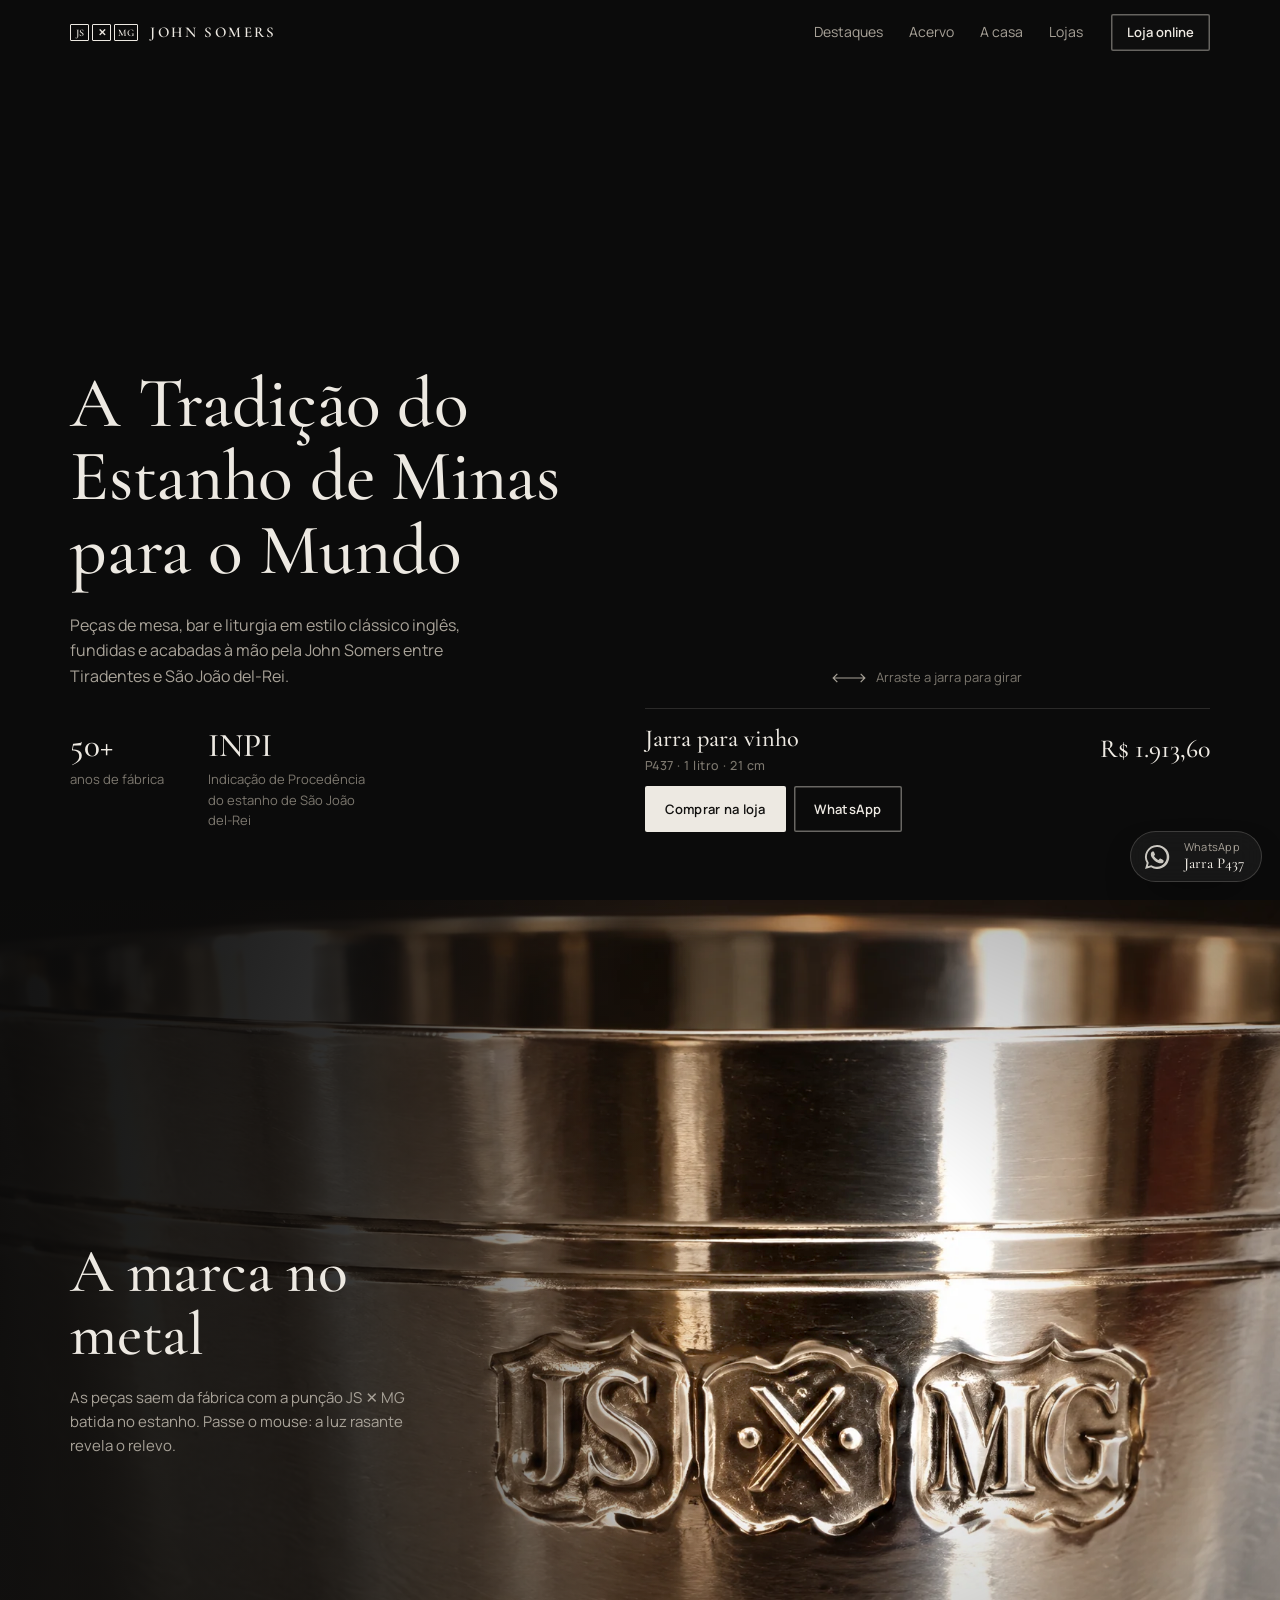
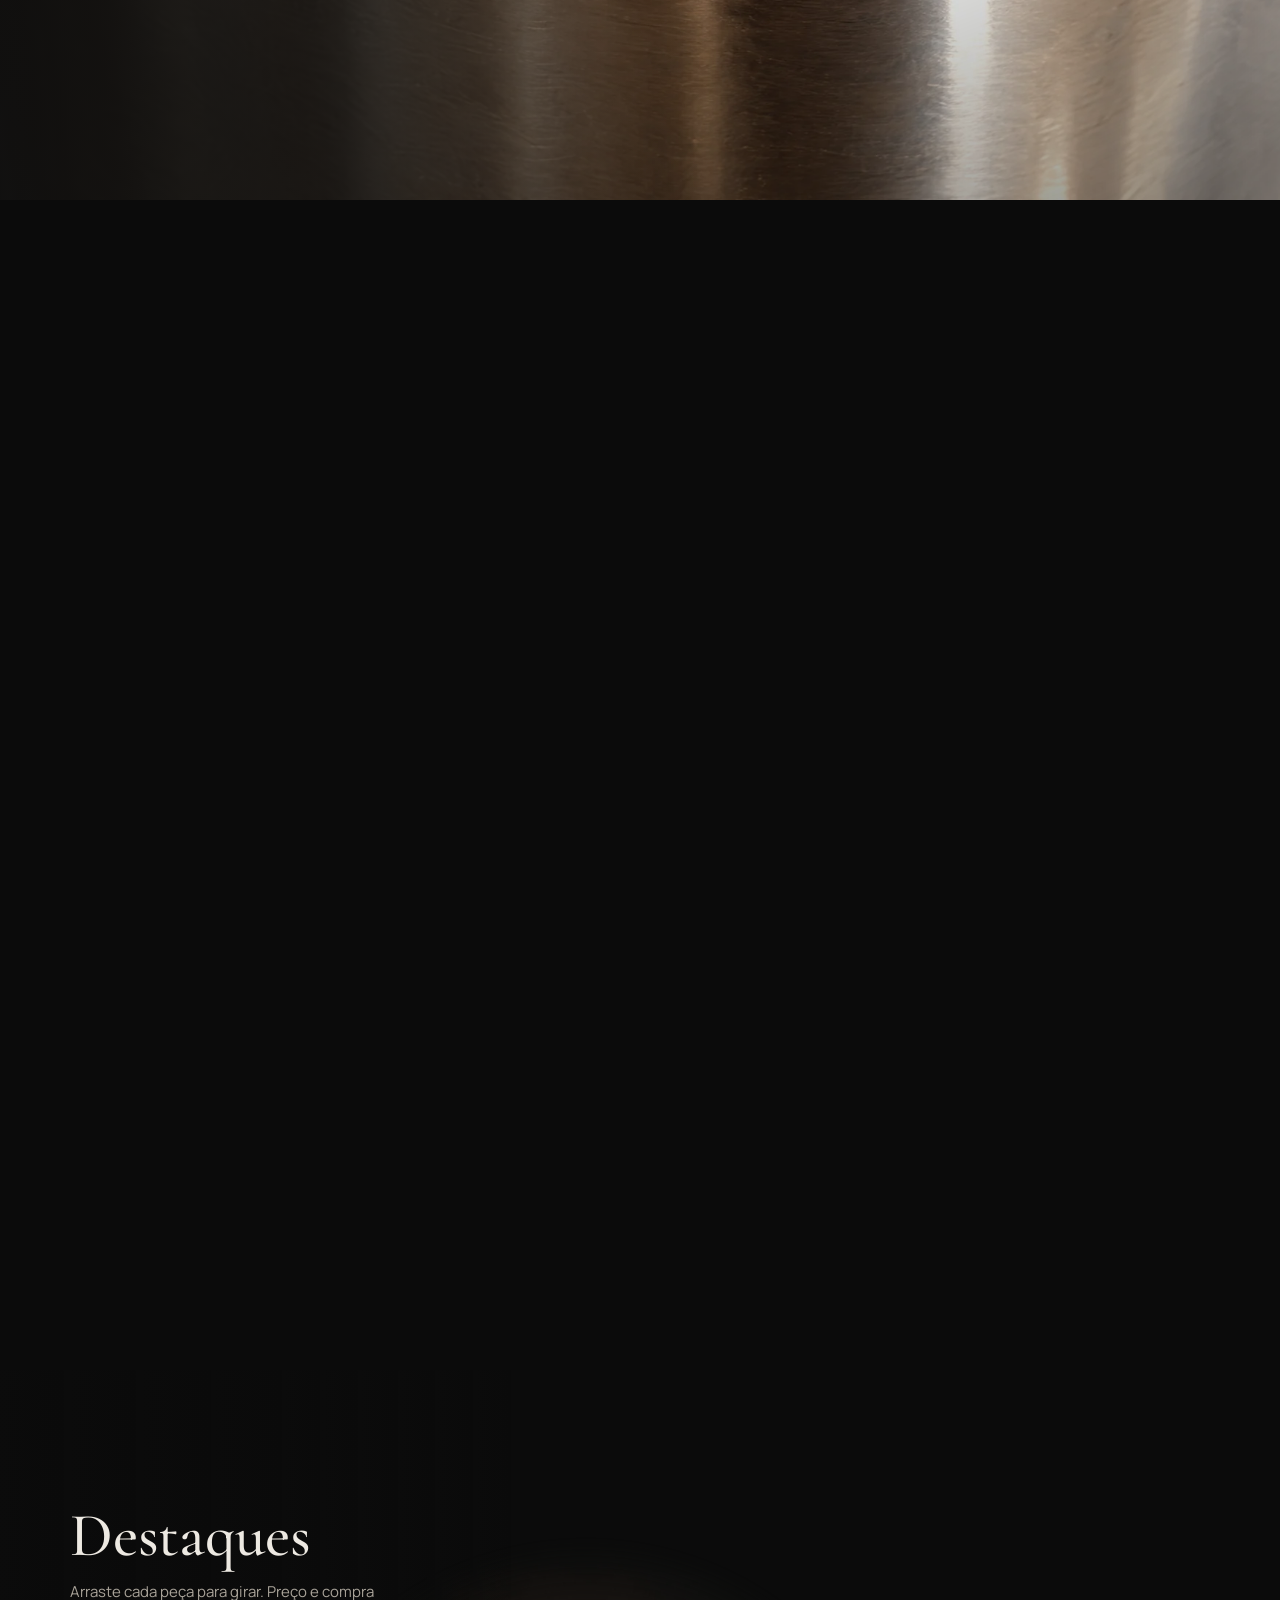
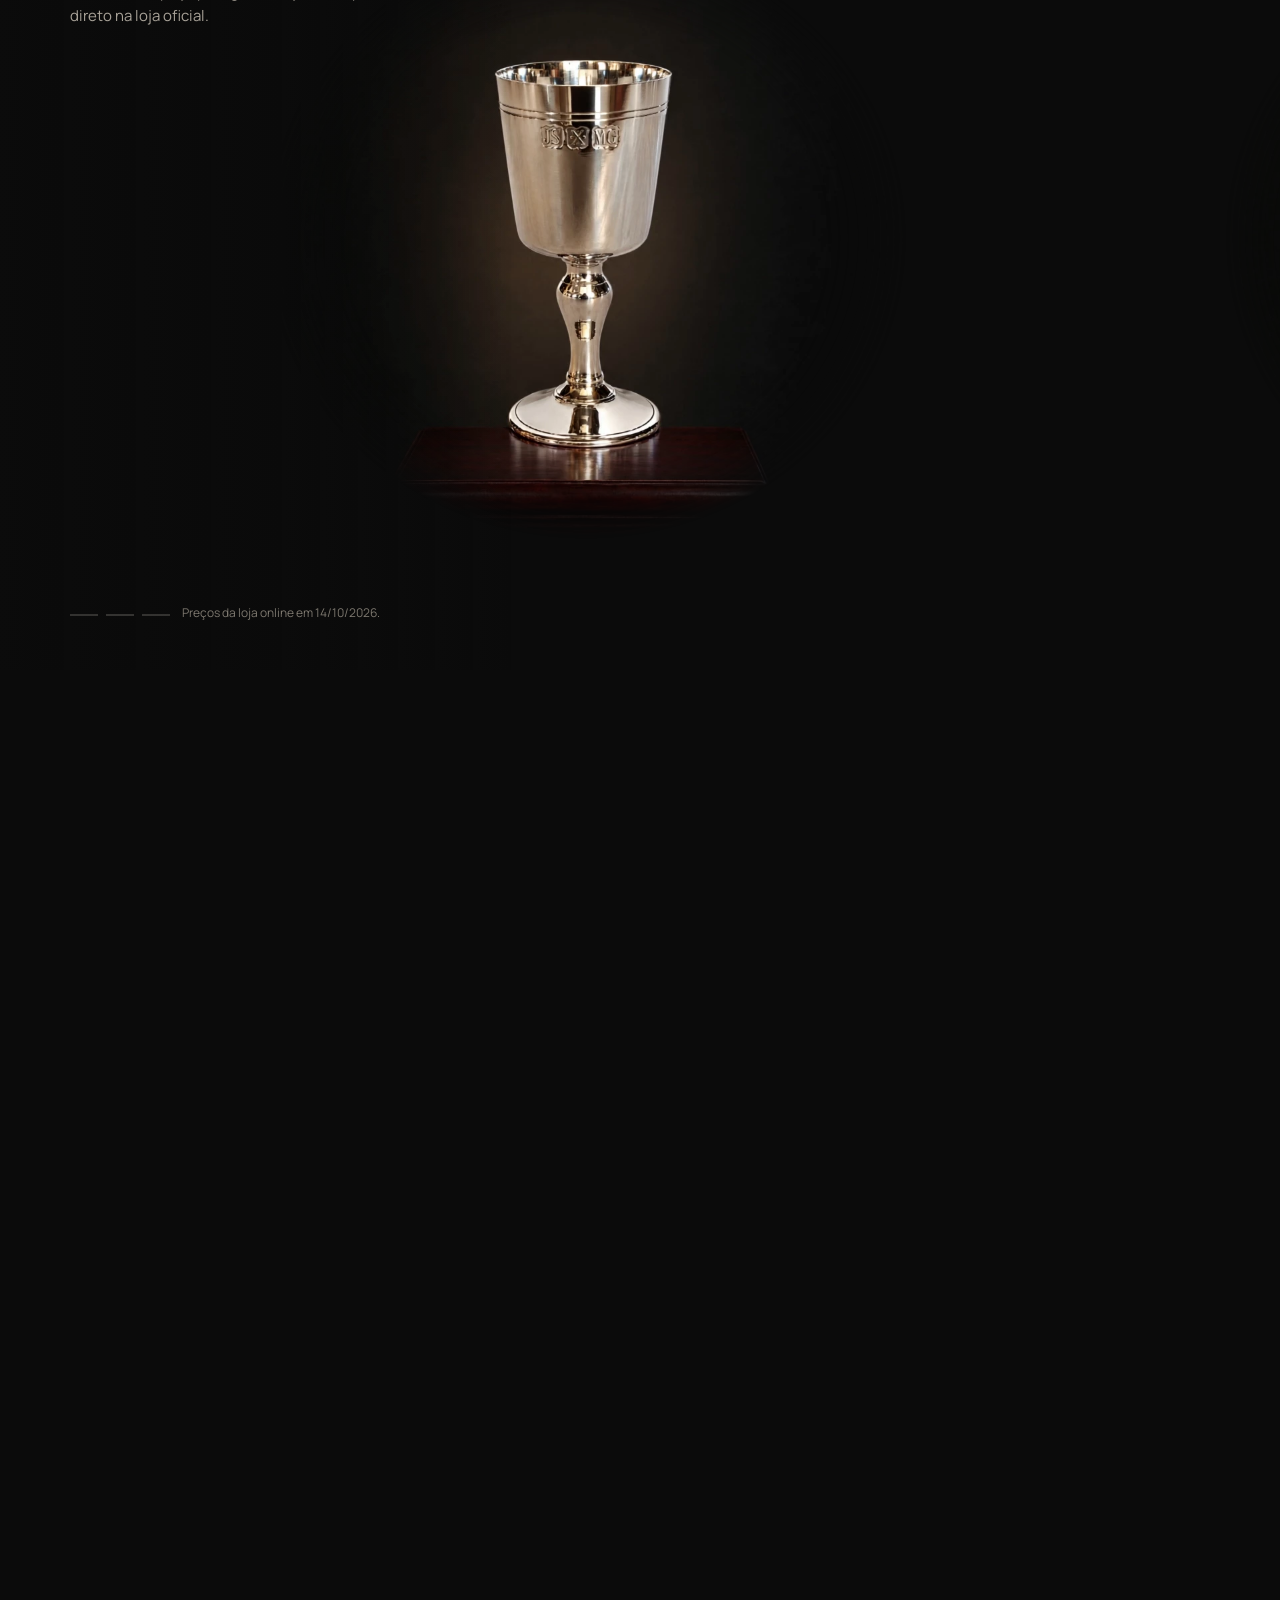
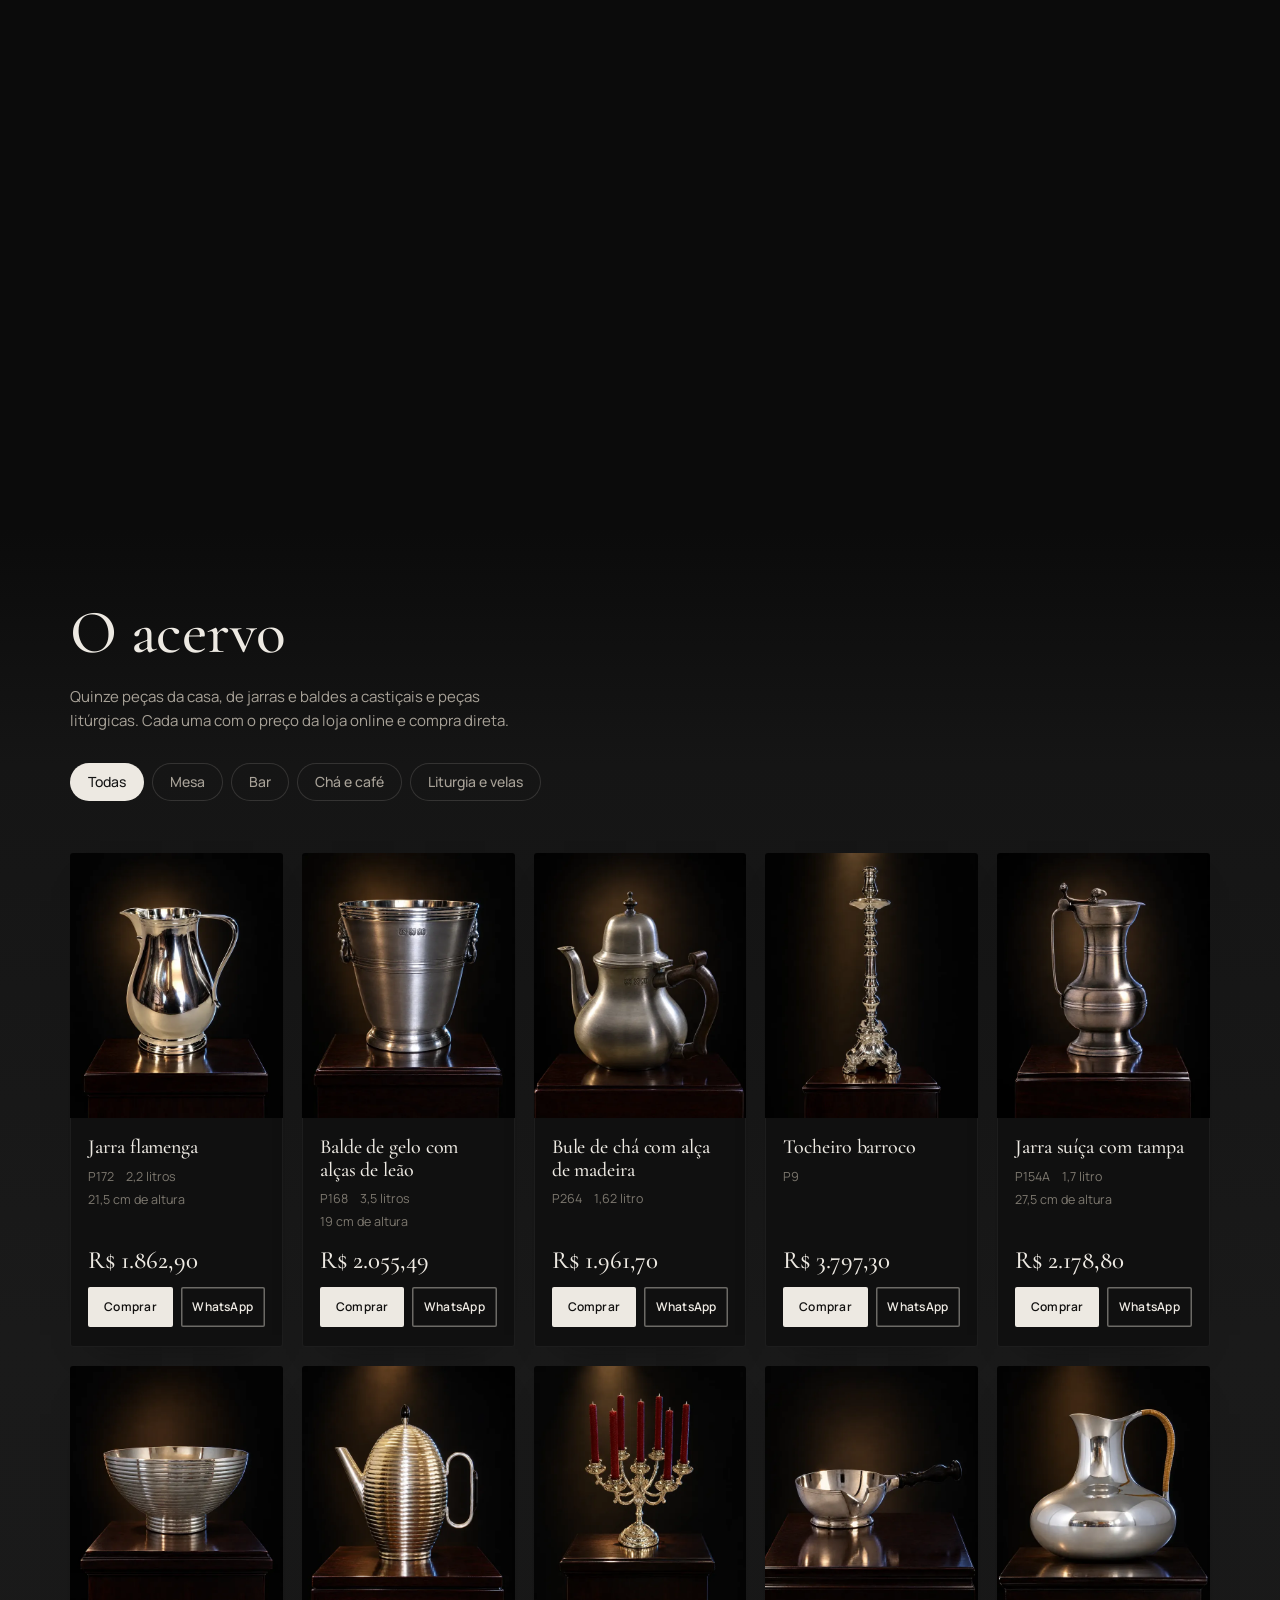
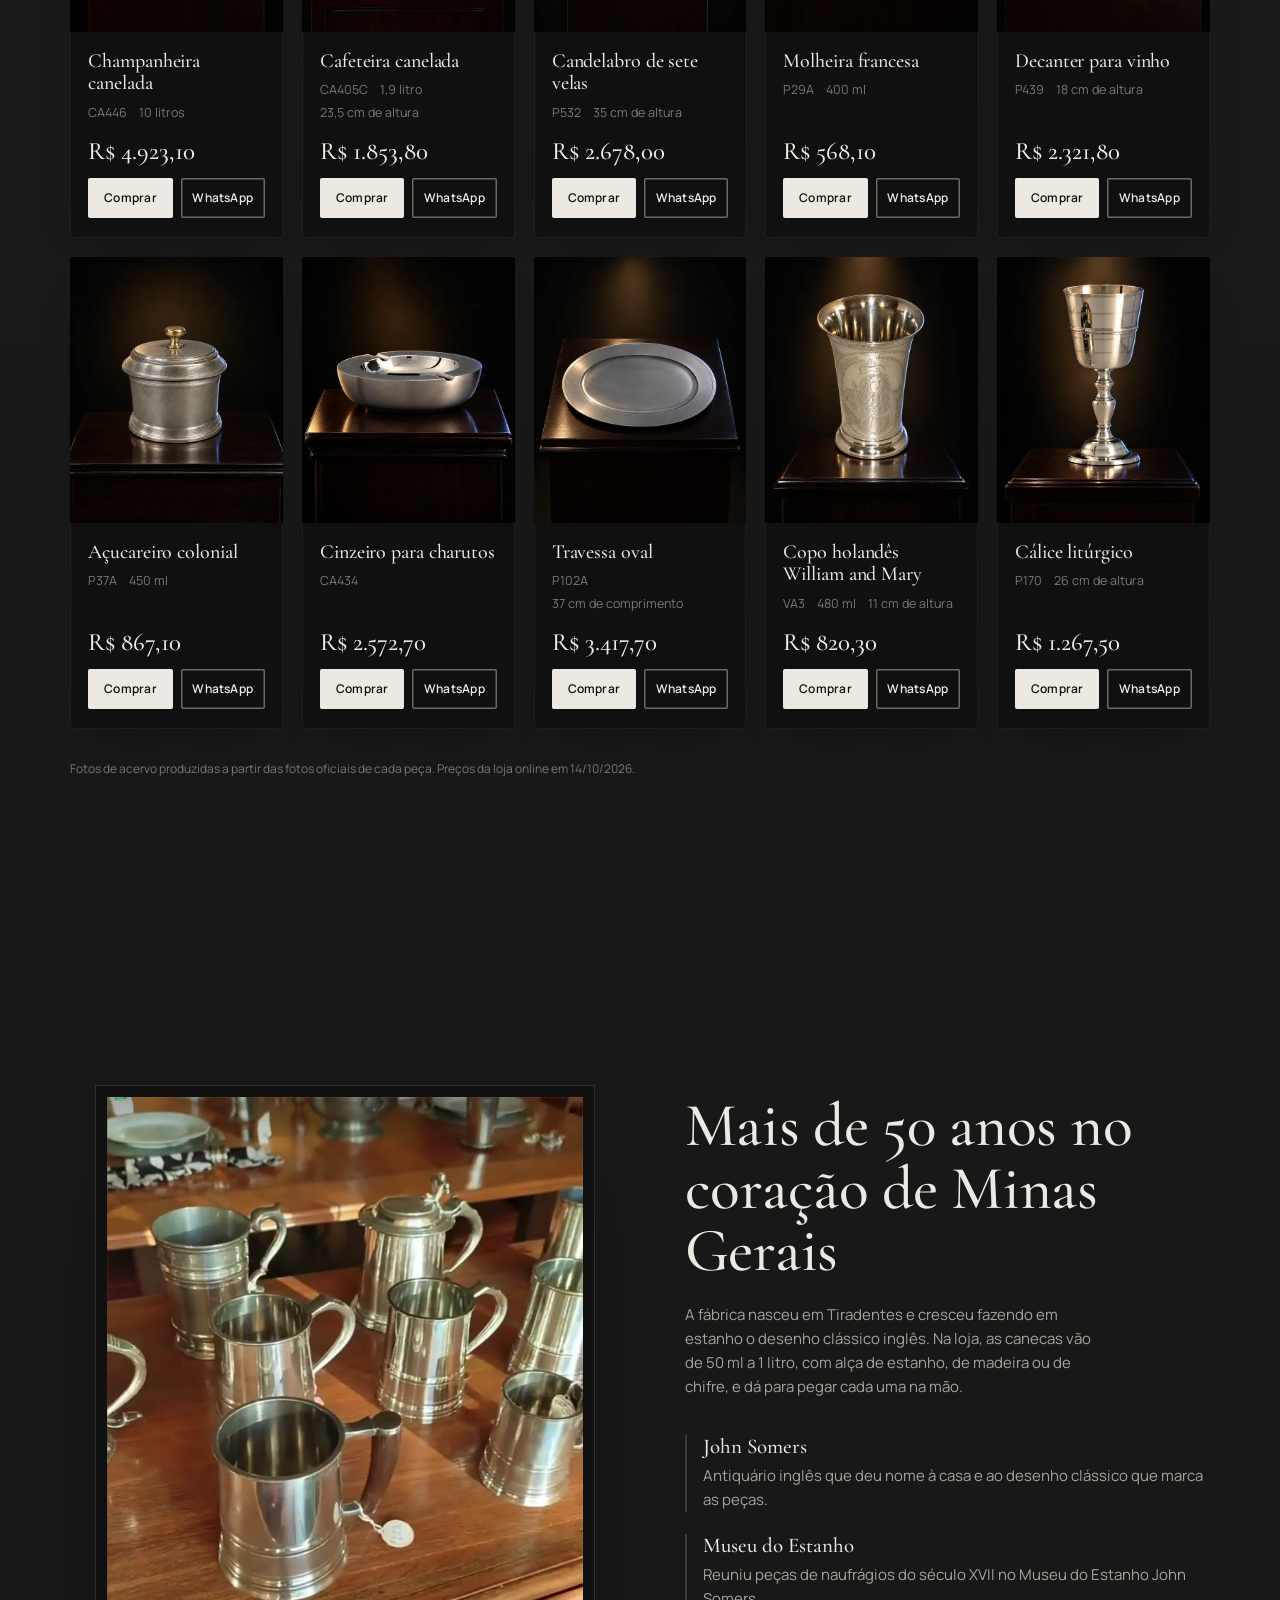
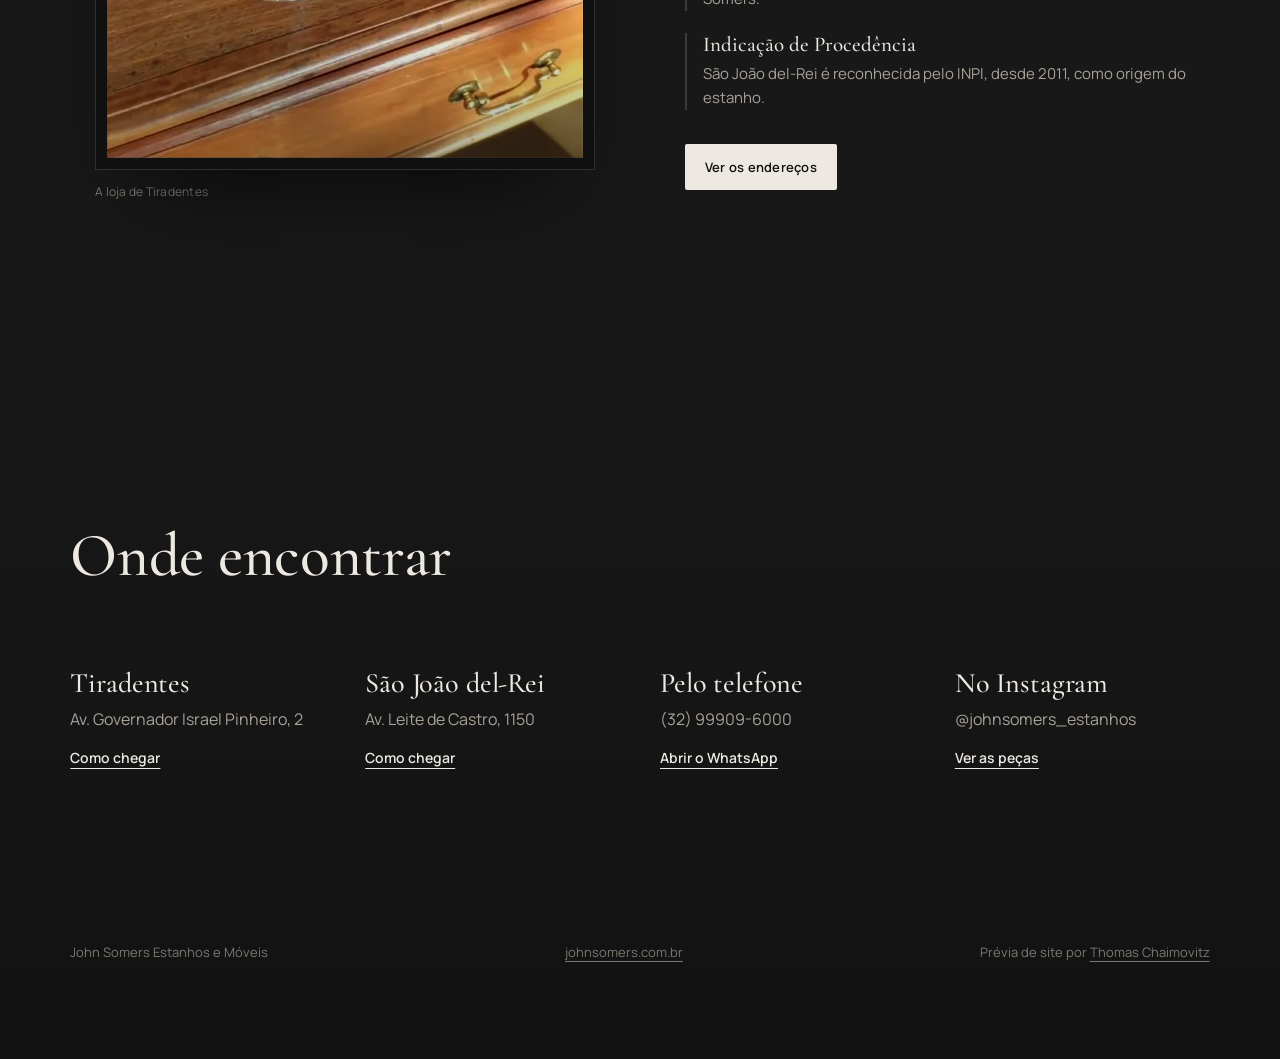
==== commit e3fe72f9: "John Somers v8: jarra e galhetas em 360°, close real da punção e giros em 960 px Co-Authored-By: Cla" ====
--- a/john-somers/index.html
+++ b/john-somers/index.html
@@ -16,11 +16,11 @@
 <link rel="icon" href="data:image/svg+xml,%3Csvg xmlns=%22http://www.w3.org/2000/svg%22 viewBox=%220 0 32 32%22%3E%3Crect width=%2232%22 height=%2232%22 rx=%225%22 fill=%22%230b0b0a%22/%3E%3Cpath d=%22M9 9l14 14M23 9L9 23%22 stroke=%22%23cbc8c1%22 stroke-width=%223.2%22/%3E%3C/svg%3E">
 <link rel="preconnect" href="https://fonts.googleapis.com"><link rel="preconnect" href="https://fonts.gstatic.com" crossorigin>
 <link href="https://fonts.googleapis.com/css2?family=Cormorant+Garamond:wght@500;600&family=Manrope:wght@400;500;600&display=swap" rel="stylesheet">
-<link rel="preload" as="image" href="giro/jarra-poster.webp" media="not all and (max-width: 820px) and (max-resolution: 1.5dppx)" fetchpriority="high">
-<link rel="preload" as="image" href="giro/jarra-poster-m.webp" media="(max-width: 820px) and (max-resolution: 1.5dppx)" fetchpriority="high">
-<link rel="modulepreload" href="js/app.js"><link rel="modulepreload" href="js/giro.js"><link rel="modulepreload" href="vendor/lenis.mjs">
-<link rel="stylesheet" href="css/site.css">
-<script type="importmap">{"imports":{"three":"./vendor/three.module.js","three/addons/":"./vendor/addons/","lenis":"./vendor/lenis.mjs"}}</script>
+<link rel="preload" as="image" href="giro/jarra-poster.webp?v=8" media="not all and (max-width: 820px) and (max-resolution: 1dppx)" fetchpriority="high">
+<link rel="preload" as="image" href="giro/jarra-poster-m.webp?v=8" media="(max-width: 820px) and (max-resolution: 1dppx)" fetchpriority="high">
+<link rel="modulepreload" href="js/app.js?v=8"><link rel="modulepreload" href="js/giro.js?v=8"><link rel="modulepreload" href="vendor/lenis.mjs">
+<link rel="stylesheet" href="css/site.css?v=8">
+<script type="importmap">{"imports":{"lenis":"./vendor/lenis.mjs"}}</script>
 </head>
 <body>
 
@@ -43,7 +43,7 @@
   </dl>
  </div>
  <div class="heroi-peca">
-  <div class="giro" data-giro="jarra" data-n="131" data-zero="34" data-arco tabindex="0" role="img" aria-label="Jarra para vinho P437 em estanho. Arraste para girar."><picture><source media="(max-width: 820px) and (max-resolution: 1.5dppx)" srcset="giro/jarra-poster-m.webp"><img src="giro/jarra-poster.webp" alt="" width="800" height="800" decoding="async" fetchpriority="high"></picture><video muted playsinline loop preload="none" disablepictureinpicture disableremoteplayback aria-hidden="true"></video></div>
+  <div class="giro" data-giro="jarra" data-n="148" tabindex="0" role="img" aria-label="Jarra para vinho P437 em estanho. Arraste para girar."><picture><source media="(max-width: 820px) and (max-resolution: 1dppx)" srcset="giro/jarra-poster-m.webp?v=8"><img src="giro/jarra-poster.webp?v=8" alt="" width="800" height="800" decoding="async" fetchpriority="high"></picture><video muted playsinline loop preload="none" disablepictureinpicture disableremoteplayback aria-hidden="true"></video></div>
   <p class="giro-dica"><svg viewBox="0 0 40 12" aria-hidden="true"><path d="M1 6h38M6 1 1 6l5 5M34 1l5 5-5 5" fill="none" stroke="currentColor" stroke-width="1.4"/></svg><span class="so-mouse">Arraste a jarra para girar</span><span class="so-toque">Deslize a jarra para girar</span></p>
   <div class="compra">
    <div class="compra-nome"><p class="compra-tit">Jarra para vinho</p><p class="ref">P437 · 1 litro · 21 cm</p></div>
@@ -53,11 +53,10 @@
  </div>
 </section>
 
-<!-- 2. a marca no metal: close 3D da punção do cálice -->
+<!-- 2. a marca no metal: close real da punção do cálice, com luz rasante que segue o mouse (no celular, a rolagem) -->
 <section id="marca" class="pin" style="--h:230">
  <div class="fixo">
-  <canvas id="gl" aria-hidden="true"></canvas>
-  <img class="marca-foto" src="giro/calice-poster.webp" alt="Cálice P105D com a punção JS ✕ MG" width="800" height="800" loading="lazy" decoding="async">
+  <div class="close"><picture><source media="(max-width: 820px)" srcset="img/puncao-macro-m.webp?v=8"><img src="img/puncao-macro.webp?v=8" alt="A punção JS ✕ MG batida no estanho do cálice P105D, de perto" width="2400" height="1357" decoding="async" fetchpriority="low"></picture><div class="luz" aria-hidden="true"></div></div>
   <div class="marca-txt">
    <h2>A marca no metal</h2>
    <p class="t so-mouse">As peças saem da fábrica com a punção JS ✕ MG batida no estanho. Passe o mouse: a luz rasante revela o relevo.</p>
@@ -71,9 +70,9 @@
  <div class="fixo">
   <header class="vit-cab"><h2>Destaques</h2><p class="t so-mouse">Arraste cada peça para girar. Preço e compra direto na loja oficial.</p><p class="t so-toque">Deslize cada peça para girar. Preço e compra direto na loja oficial.</p></header>
   <div class="vit-trilho">
-   <div class="vit-palco"><div class="giro" data-giro="calice" data-n="168" tabindex="0" role="img" aria-label="Cálice para vinho P105D em estanho. Arraste para girar."><picture><source media="(max-width: 820px) and (max-resolution: 1.5dppx)" srcset="giro/calice-poster-m.webp"><img src="giro/calice-poster.webp" alt="" width="800" height="800" decoding="async" fetchpriority="low"></picture><video muted playsinline loop preload="none" disablepictureinpicture disableremoteplayback aria-hidden="true"></video></div></div>
-   <div class="vit-palco"><div class="giro" data-giro="galhetas" data-n="48" data-zero="21" data-arco tabindex="0" role="img" aria-label="Conjunto de galhetas com bandeja P506 em estanho. Arraste para girar."><picture><source media="(max-width: 820px) and (max-resolution: 1.5dppx)" srcset="giro/galhetas-poster-m.webp"><img src="giro/galhetas-poster.webp" alt="" width="800" height="800" decoding="async" fetchpriority="low"></picture><video muted playsinline loop preload="none" disablepictureinpicture disableremoteplayback aria-hidden="true"></video></div></div>
-   <div class="vit-palco"><div class="giro" data-giro="caneca" data-n="168" tabindex="0" role="img" aria-label="Caneca inglesa P34B em estanho. Arraste para girar."><picture><source media="(max-width: 820px) and (max-resolution: 1.5dppx)" srcset="giro/caneca-poster-m.webp"><img src="giro/caneca-poster.webp" alt="" width="800" height="800" decoding="async" fetchpriority="low"></picture><video muted playsinline loop preload="none" disablepictureinpicture disableremoteplayback aria-hidden="true"></video></div></div>
+   <div class="vit-palco"><div class="giro" data-giro="calice" data-n="168" tabindex="0" role="img" aria-label="Cálice para vinho P105D em estanho. Arraste para girar."><picture><source media="(max-width: 820px) and (max-resolution: 1dppx)" srcset="giro/calice-poster-m.webp?v=8"><img src="giro/calice-poster.webp?v=8" alt="" width="800" height="800" decoding="async" fetchpriority="low"></picture><video muted playsinline loop preload="none" disablepictureinpicture disableremoteplayback aria-hidden="true"></video></div></div>
+   <div class="vit-palco"><div class="giro" data-giro="galhetas" data-n="168" tabindex="0" role="img" aria-label="Conjunto de galhetas com bandeja P506 em estanho. Arraste para girar."><picture><source media="(max-width: 820px) and (max-resolution: 1dppx)" srcset="giro/galhetas-poster-m.webp?v=8"><img src="giro/galhetas-poster.webp?v=8" alt="" width="800" height="800" decoding="async" fetchpriority="low"></picture><video muted playsinline loop preload="none" disablepictureinpicture disableremoteplayback aria-hidden="true"></video></div></div>
+   <div class="vit-palco"><div class="giro" data-giro="caneca" data-n="168" tabindex="0" role="img" aria-label="Caneca inglesa P34B em estanho. Arraste para girar."><picture><source media="(max-width: 820px) and (max-resolution: 1dppx)" srcset="giro/caneca-poster-m.webp?v=8"><img src="giro/caneca-poster.webp?v=8" alt="" width="800" height="800" decoding="async" fetchpriority="low"></picture><video muted playsinline loop preload="none" disablepictureinpicture disableremoteplayback aria-hidden="true"></video></div></div>
   </div>
   <article class="etiqueta" data-peca="calice">
    <h3>Cálice para vinho</h3>
@@ -253,7 +252,7 @@
 <!-- 5. a casa: vídeo institucional e a história -->
 <section id="loja">
  <div class="loja-in">
-  <figure class="filme"><div class="moldura"><video muted loop playsinline preload="none" poster="vid/loja-poster.webp" aria-label="Canecas de estanho sobre o móvel da loja"><source src="vid/loja.webm" type="video/webm"><source src="vid/loja.mp4" type="video/mp4"></video></div><figcaption>A loja de Tiradentes</figcaption></figure>
+  <figure class="filme"><div class="moldura"><video muted loop playsinline preload="none" poster="vid/loja-poster.webp?v=8" aria-label="Canecas de estanho sobre o móvel da loja"><source src="vid/loja.webm" type="video/webm"><source src="vid/loja.mp4" type="video/mp4"></video></div><figcaption>A loja de Tiradentes</figcaption></figure>
   <div class="loja-txt">
    <h2>Mais de 50 anos no coração de Minas Gerais</h2>
    <p class="t">A fábrica nasceu em Tiradentes e cresceu fazendo em estanho o desenho clássico inglês. Na loja, as canecas vão de 50 ml a 1 litro, com alça de estanho, de madeira ou de chifre, e dá para pegar cada uma na mão.</p>
@@ -280,6 +279,6 @@
 </section>
 </main>
 
-<script type="module" src="js/app.js"></script>
+<script type="module" src="js/app.js?v=8"></script>
 </body>
 </html>
--- a/john-somers/css/site.css
+++ b/john-somers/css/site.css
@@ -78,7 +78,10 @@
 .fatos dt{font:500 clamp(30px,2.6vw,40px)/1 var(--serif)}
 .fatos dd{color:var(--fraco);font-size:13px;margin-top:6px;max-width:20ch}
 .heroi-peca{grid-area:peca;display:flex;flex-direction:column;align-items:center;gap:0}
-.heroi-peca .giro{width:min(64vh,44vw)}
+.heroi-peca .giro{width:min(64vh,44vw,var(--max,840px))}
+@media (min-resolution:1.2dppx){.heroi-peca .giro{--max:670px}}
+@media (min-resolution:1.4dppx){.heroi-peca .giro{--max:560px}}
+@media (min-resolution:1.9dppx){.heroi-peca .giro{--max:420px}}
 .abre-tit,.abre-txt,.compra,.giro-dica{position:relative;z-index:1} /* o halo escuro da peça passa por baixo do texto */
 .heroi-peca .giro-dica{margin-top:-2vh}
 .compra{display:flex;align-items:center;justify-content:space-between;flex-wrap:wrap;gap:14px 24px;margin-top:20px;padding-top:18px;box-shadow:inset 0 1px 0 var(--linha);width:min(100%,700px)}
@@ -99,17 +102,17 @@
 
 /* 2. marca: close 3D da punção; o texto fica do lado do véu */
 #marca .fixo{background:#0b0b0b}
-#gl{position:absolute;inset:0;width:100%;height:100%;display:block;opacity:0;transition:opacity .7s ease}
-#gl.on{opacity:1}
-.marca-foto{display:none}
-html.sem3d #gl{display:none}
-html.sem3d .marca-foto{display:block;position:absolute;right:6vw;top:50%;transform:translateY(-50%);width:min(84vh,48vw);height:auto;-webkit-mask-image:radial-gradient(closest-side,#000 74%,transparent);mask-image:radial-gradient(closest-side,#000 74%,transparent)}
+/* o close é foto: a luz rasante é uma camada que anda sobre ela (acende o metal onde passa e deixa o resto na penumbra) */
+.close{position:absolute;inset:0;overflow:hidden;--lx:.6;--ly:.45;--z:1}
+.close img{position:absolute;inset:0;width:100%;height:100%;object-fit:cover;object-position:0% 50%;transform:scale(calc(1.1 * var(--z)));transform-origin:72% 52%}
+.close .luz{position:absolute;inset:0;pointer-events:none;background:radial-gradient(38vmax 30vmax at calc(var(--lx) * 100%) calc(var(--ly) * 100%),rgba(255,247,234,.5),rgba(255,247,234,.12) 45%,rgba(255,247,234,0) 70%);mix-blend-mode:soft-light}
+.close::after{content:"";position:absolute;inset:0;pointer-events:none;background:radial-gradient(60vmax 46vmax at calc(var(--lx) * 100%) calc(var(--ly) * 100%),rgba(0,0,0,0) 30%,rgba(0,0,0,.42) 100%);mix-blend-mode:multiply}
 .marca-txt{position:absolute;z-index:2;left:var(--borda);top:50%;transform:translateY(-50%);max-width:400px}
 #marca .fixo::before{content:"";position:absolute;z-index:1;top:0;bottom:0;left:0;width:56vw;background:linear-gradient(90deg,rgba(11,11,11,.94) 0%,rgba(11,11,11,.8) 48%,rgba(11,11,11,0) 100%);pointer-events:none}
 @media (max-width:820px){
  #marca .fixo::before{top:auto;height:62vh;width:100%;background:linear-gradient(rgba(11,11,11,0),rgba(11,11,11,.9) 45%)}
  .marca-txt{top:auto;bottom:max(10vh,70px);transform:none;right:var(--borda);max-width:none}
- html.sem3d .marca-foto{right:auto;left:50%;top:12vh;transform:translateX(-50%);width:min(92vw,56vh)}
+ .close img{inset:auto;top:13svh;left:-6%;width:112%;max-width:none;height:auto;object-fit:fill;transform:scale(var(--z));transform-origin:50% 45%;-webkit-mask-image:linear-gradient(transparent,#000 14%,#000 70%,transparent);mask-image:linear-gradient(transparent,#000 14%,#000 70%,transparent)}
 }
 
 /* etiqueta de museu */
@@ -124,7 +127,11 @@
 /* 3. destaques: trilho de pedestais, uma tela por peça */
 .vit-trilho{position:absolute;inset:0;z-index:0;display:flex;will-change:transform}
 .vit-palco{position:relative;flex:none;width:var(--passo,75vw);height:100%}
-.vit-palco .giro{position:absolute;left:61%;top:52%;width:min(80vh,48vw);transform:translate(-50%,-50%)}
+.vit-palco .giro{position:absolute;left:61%;top:52%;width:min(84vh,50vw,var(--max,900px));transform:translate(-50%,-50%);--zoom:1}
+/* o giro tem 960 px: a peça nunca é desenhada maior que os pixels que existem (Windows em 125/150% e telas retina) */
+@media (min-resolution:1.2dppx){.vit-palco .giro{--max:780px}}
+@media (min-resolution:1.4dppx){.vit-palco .giro{--max:660px}}
+@media (min-resolution:1.9dppx){.vit-palco .giro{--max:540px}}
 #vitrine .fixo::before{content:"";position:absolute;z-index:1;inset:0;background:linear-gradient(90deg,rgba(11,11,11,.9) 0%,rgba(11,11,11,.55) 22%,rgba(11,11,11,0) 40%);pointer-events:none}
 #vitrine .etiqueta{left:var(--borda);bottom:12vh}
 .vit-cab{position:absolute;z-index:2;left:var(--borda);top:max(15vh,96px);max-width:540px;transition:opacity .5s}
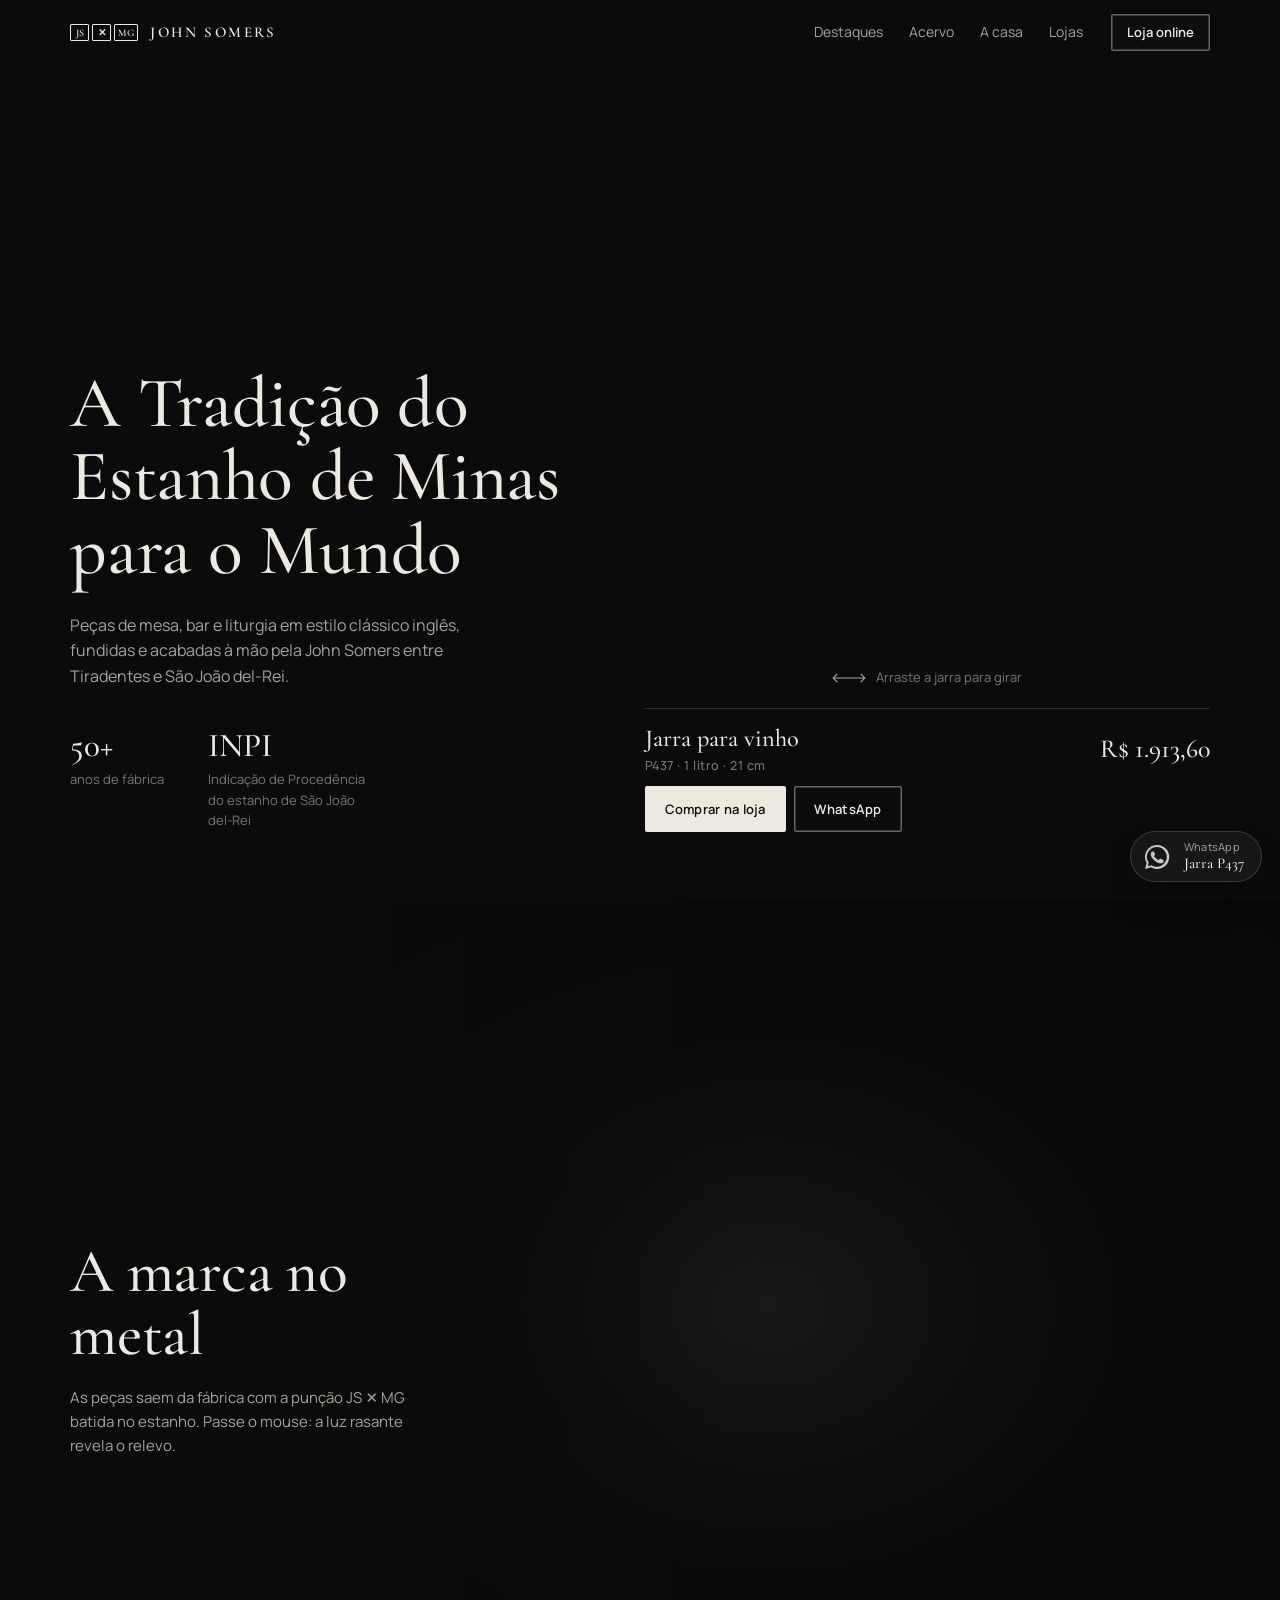
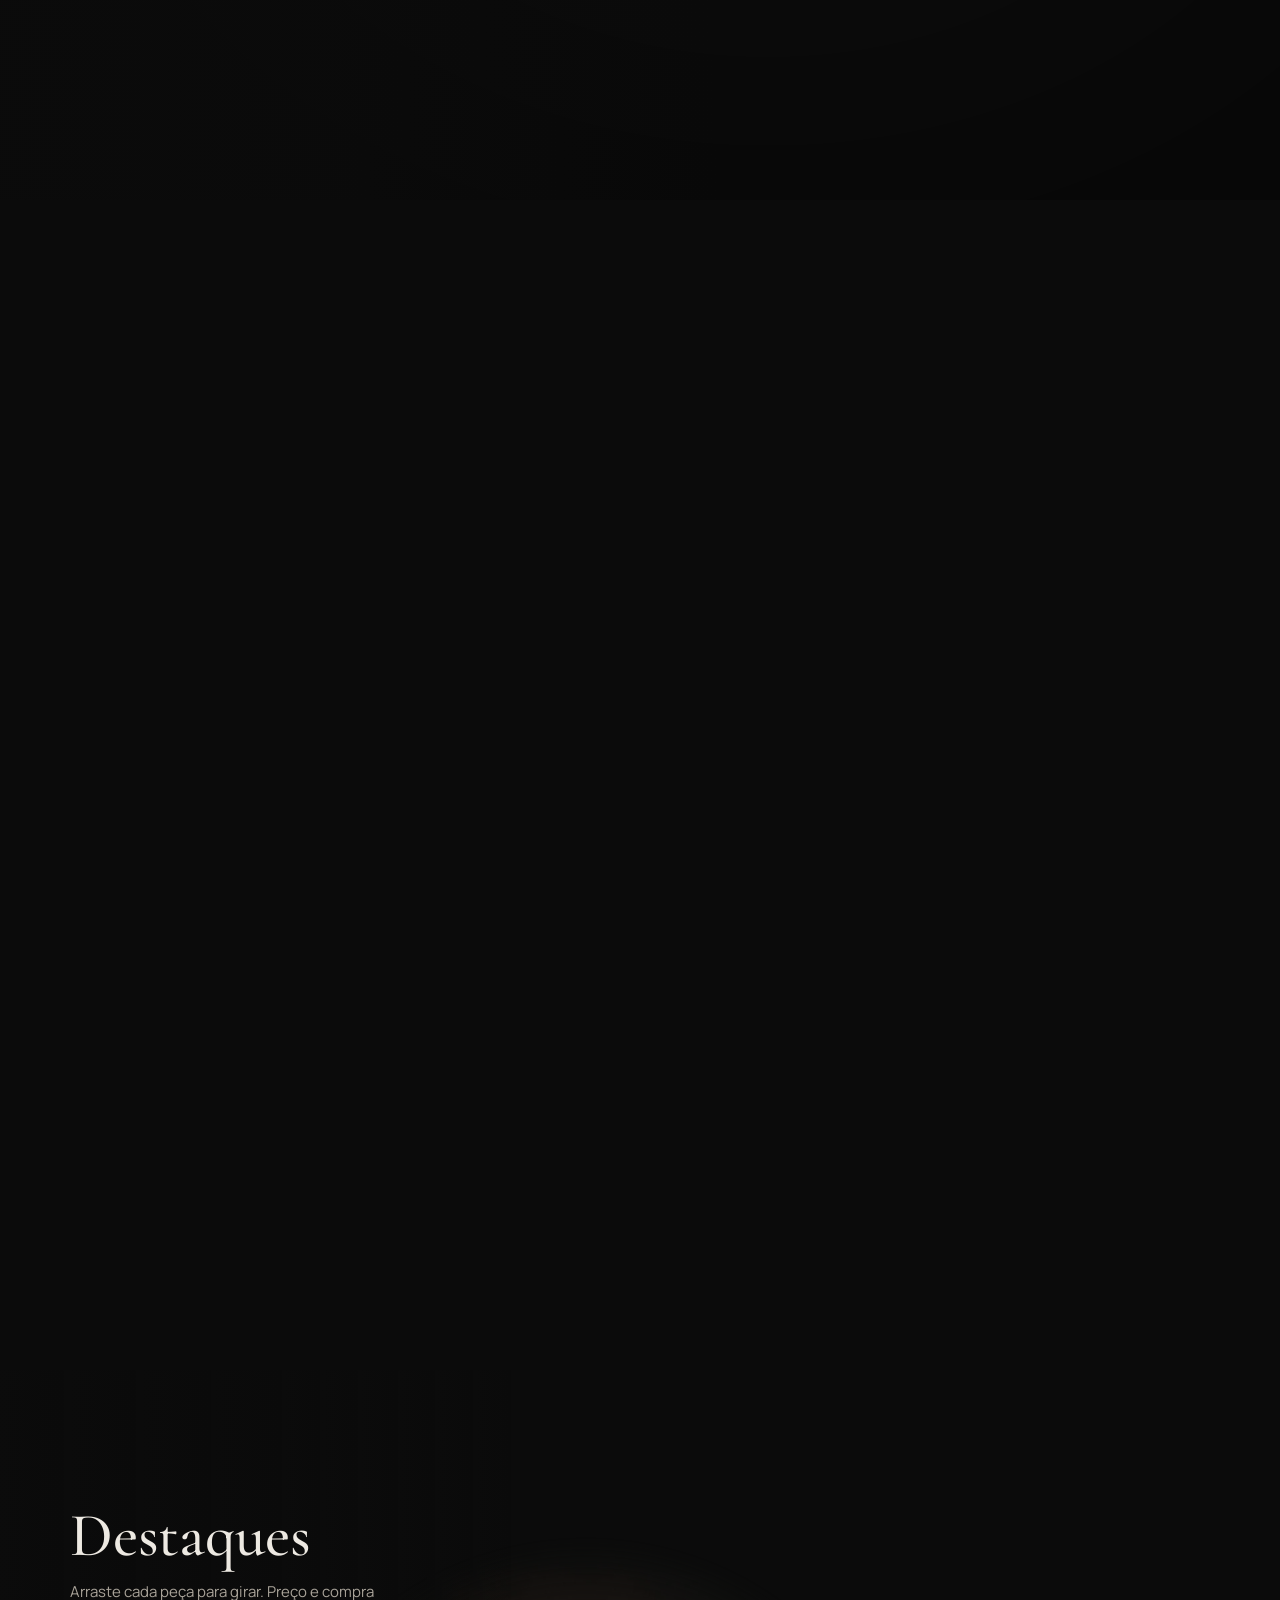
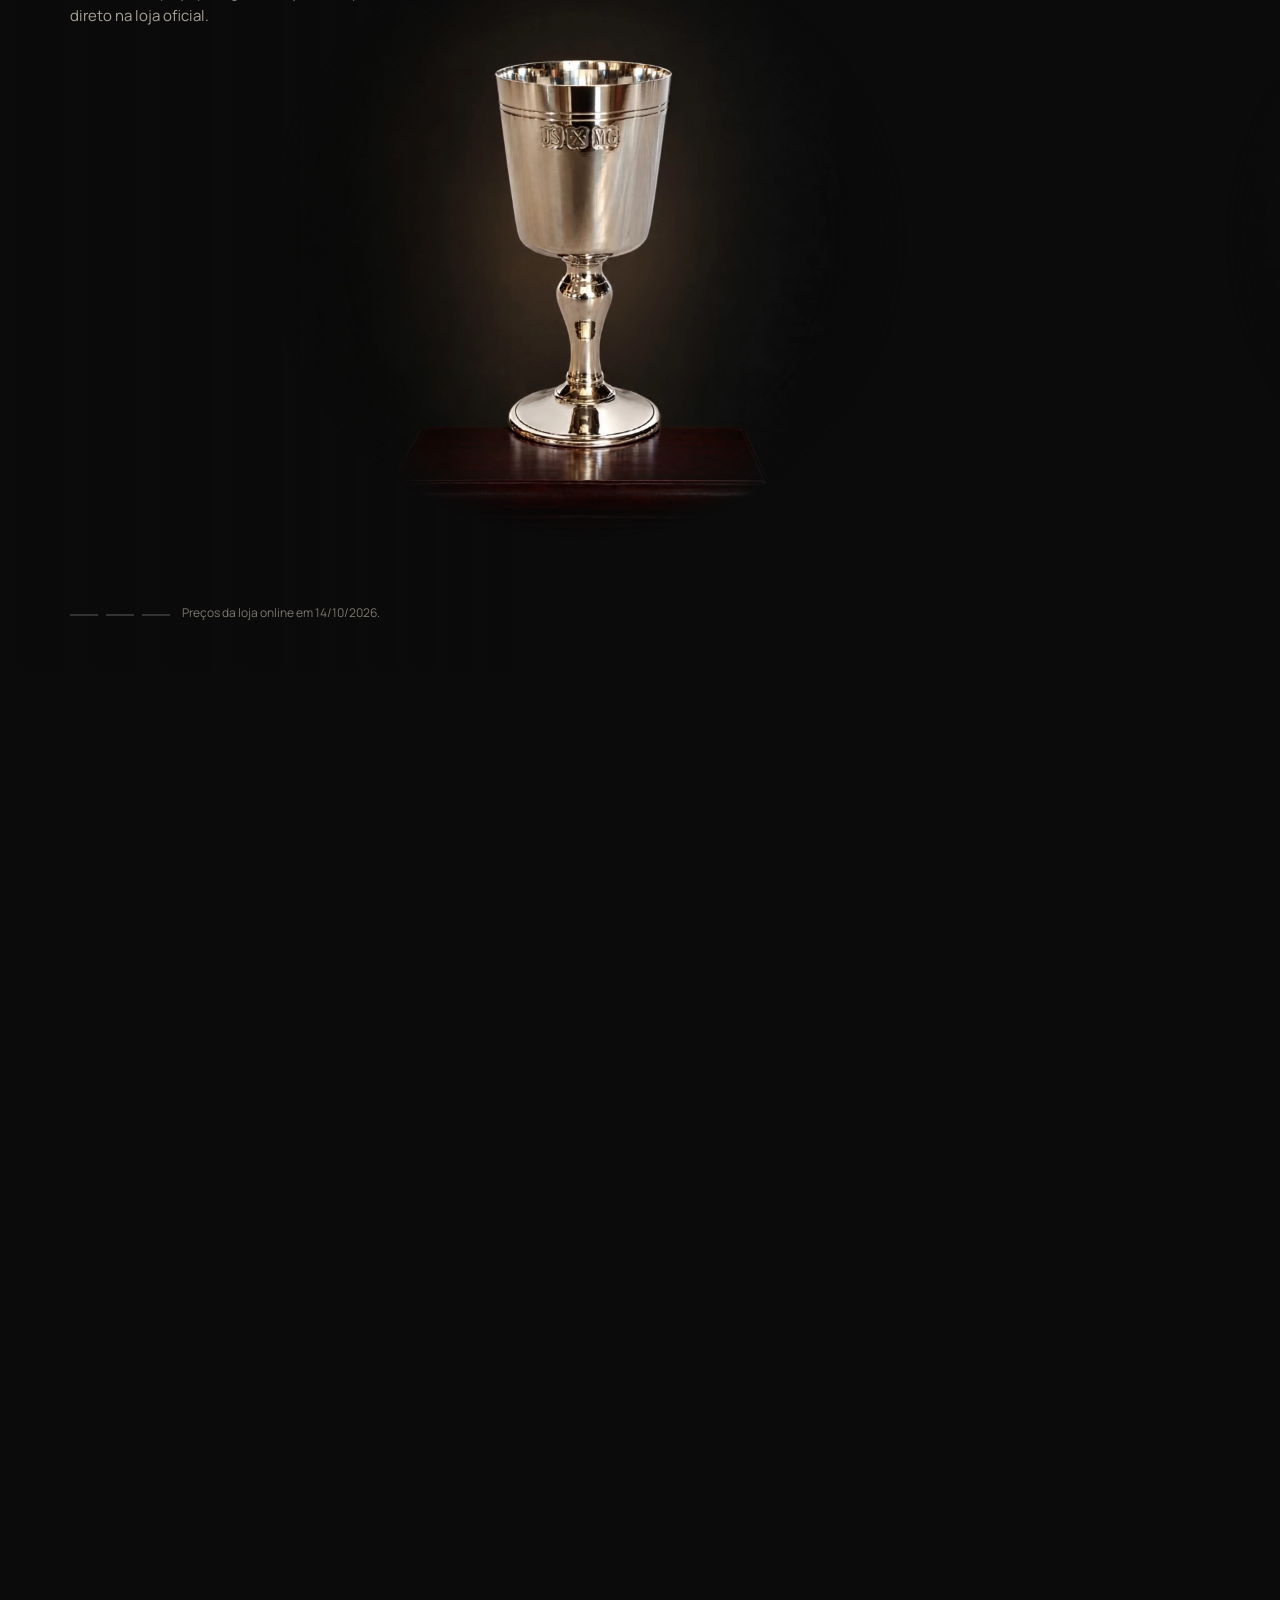
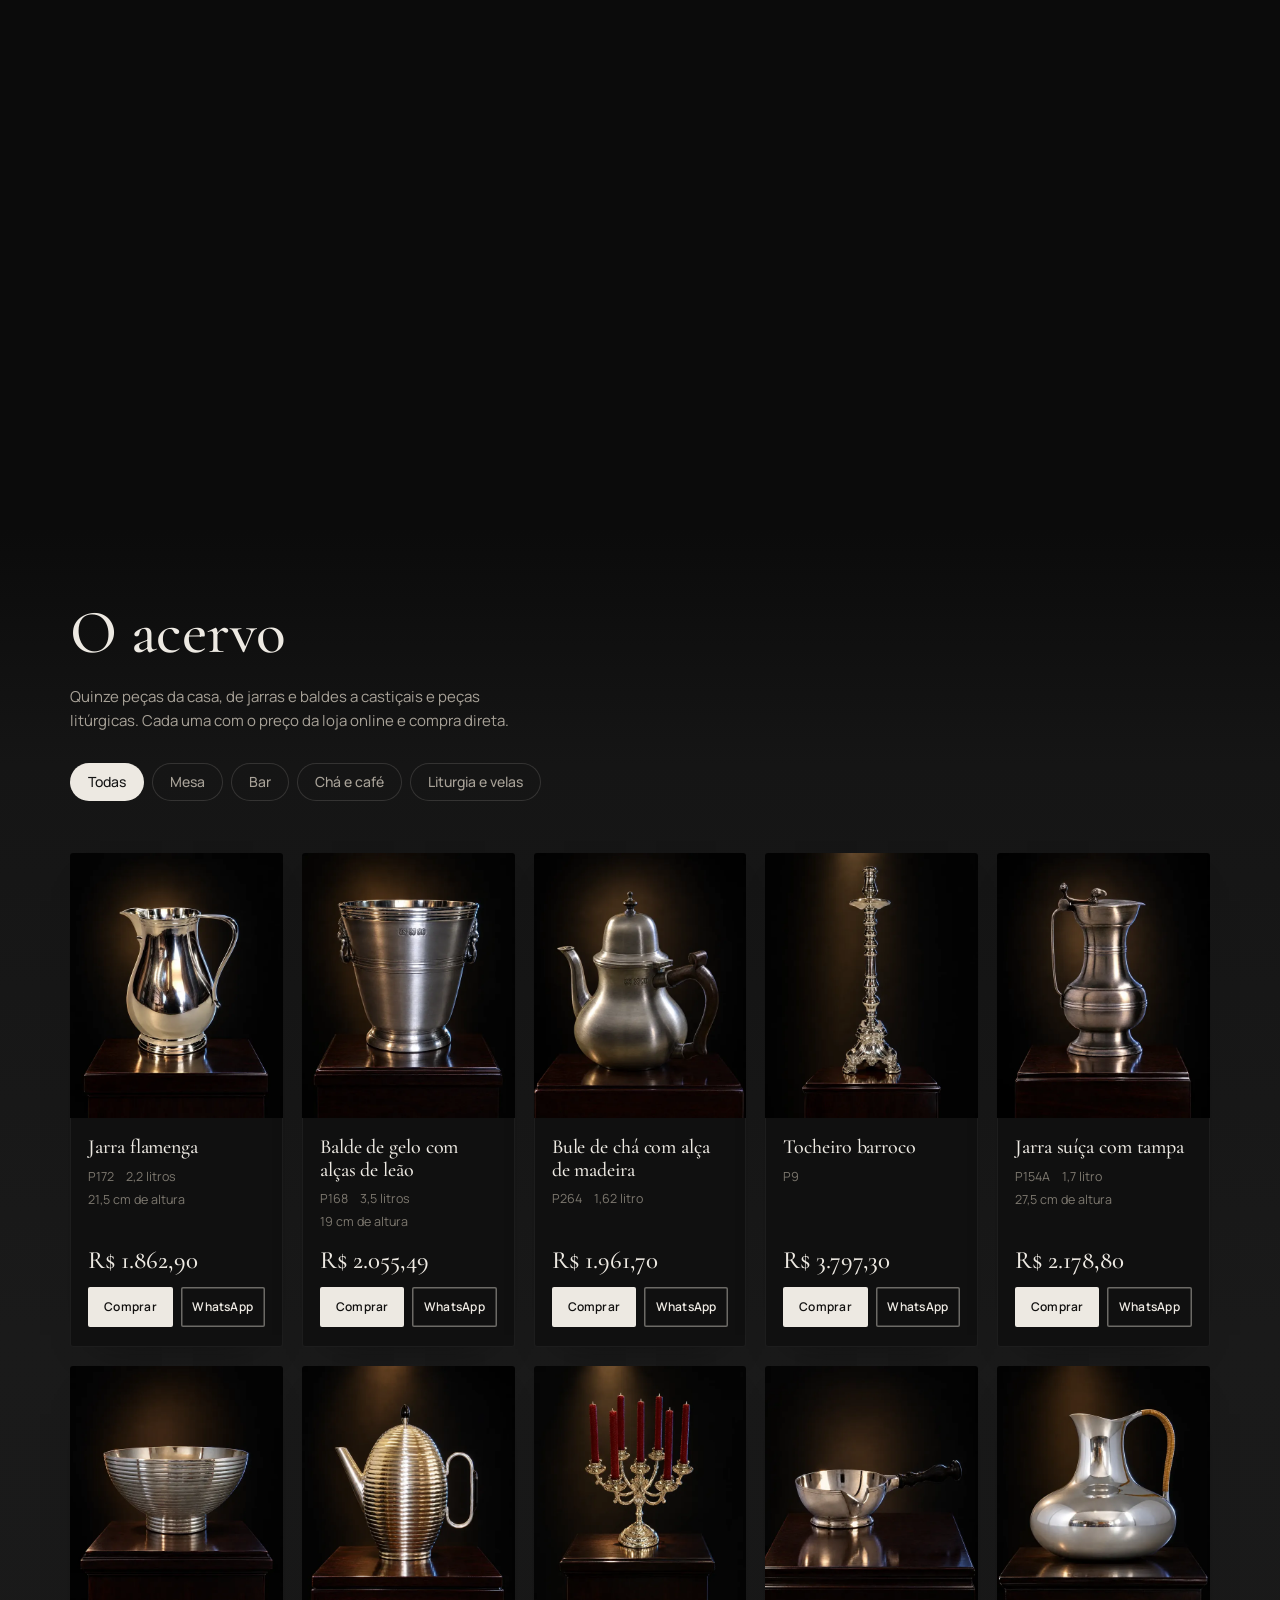
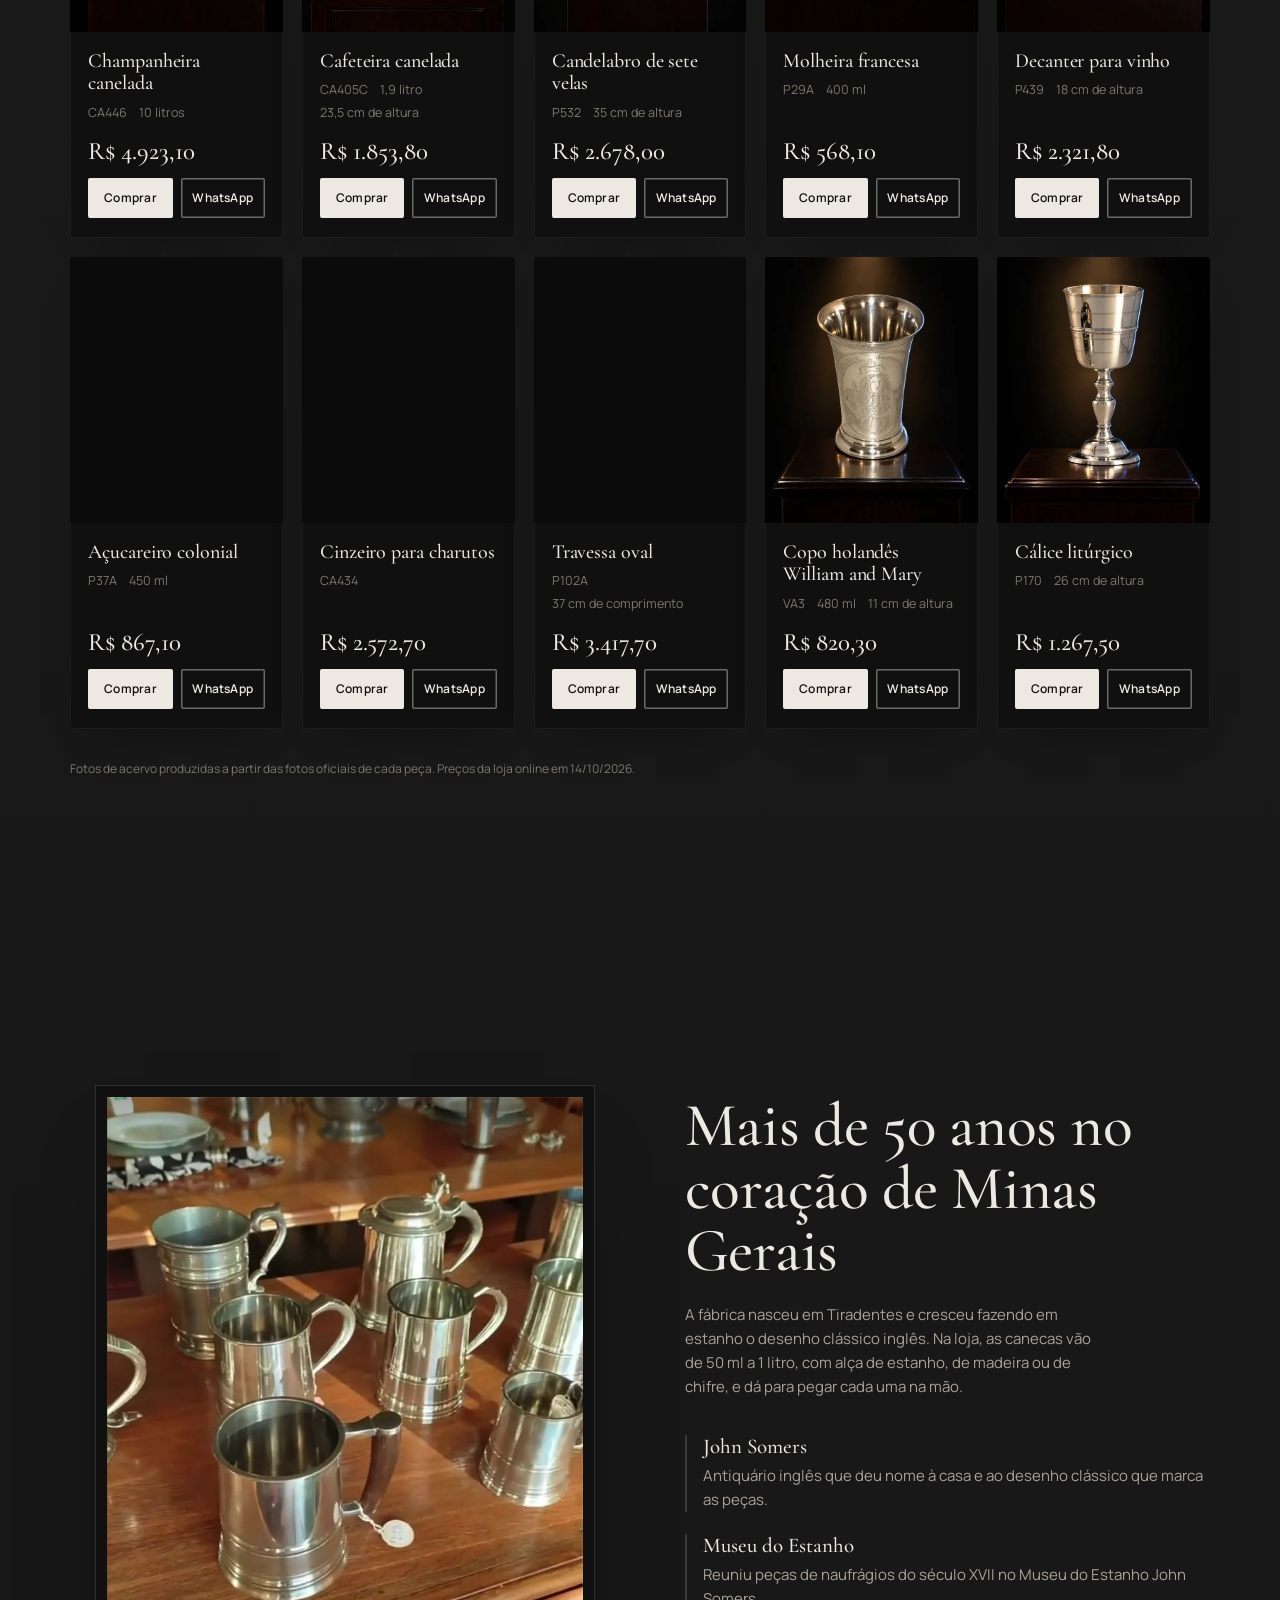
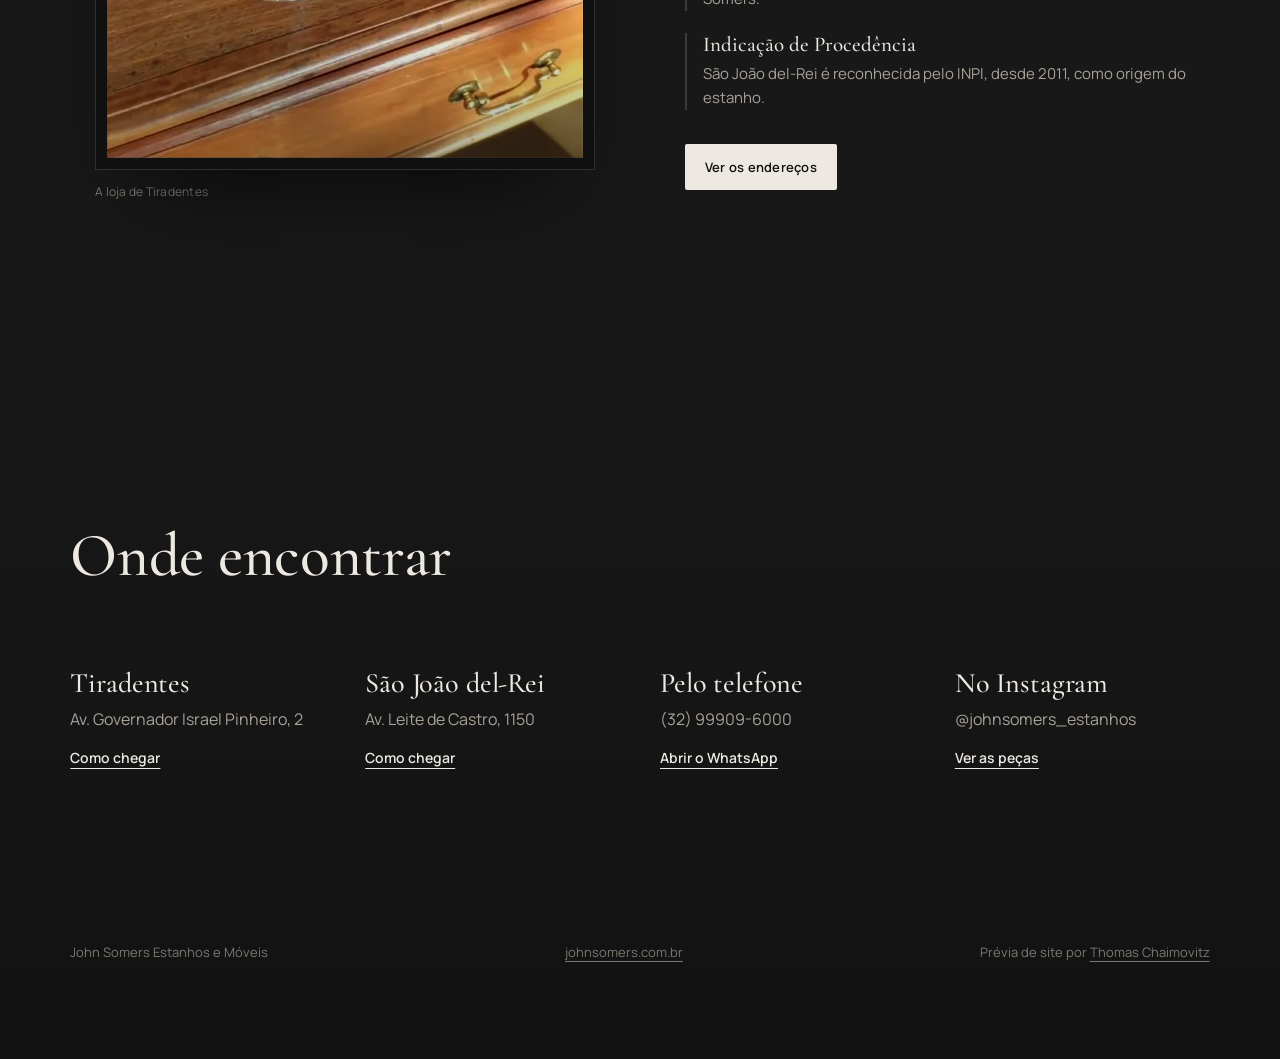
==== commit d2b1357c: "John Somers v9: galhetas girando no próprio eixo com a bandeja parada Co-Authored-By: Claude Opus 5." ====
--- a/john-somers/index.html
+++ b/john-somers/index.html
@@ -16,10 +16,10 @@
 <link rel="icon" href="data:image/svg+xml,%3Csvg xmlns=%22http://www.w3.org/2000/svg%22 viewBox=%220 0 32 32%22%3E%3Crect width=%2232%22 height=%2232%22 rx=%225%22 fill=%22%230b0b0a%22/%3E%3Cpath d=%22M9 9l14 14M23 9L9 23%22 stroke=%22%23cbc8c1%22 stroke-width=%223.2%22/%3E%3C/svg%3E">
 <link rel="preconnect" href="https://fonts.googleapis.com"><link rel="preconnect" href="https://fonts.gstatic.com" crossorigin>
 <link href="https://fonts.googleapis.com/css2?family=Cormorant+Garamond:wght@500;600&family=Manrope:wght@400;500;600&display=swap" rel="stylesheet">
-<link rel="preload" as="image" href="giro/jarra-poster.webp?v=8" media="not all and (max-width: 820px) and (max-resolution: 1dppx)" fetchpriority="high">
-<link rel="preload" as="image" href="giro/jarra-poster-m.webp?v=8" media="(max-width: 820px) and (max-resolution: 1dppx)" fetchpriority="high">
-<link rel="modulepreload" href="js/app.js?v=8"><link rel="modulepreload" href="js/giro.js?v=8"><link rel="modulepreload" href="vendor/lenis.mjs">
-<link rel="stylesheet" href="css/site.css?v=8">
+<link rel="preload" as="image" href="giro/jarra-poster.webp?v=9" media="not all and (max-width: 820px) and (max-resolution: 1dppx)" fetchpriority="high">
+<link rel="preload" as="image" href="giro/jarra-poster-m.webp?v=9" media="(max-width: 820px) and (max-resolution: 1dppx)" fetchpriority="high">
+<link rel="modulepreload" href="js/app.js?v=9"><link rel="modulepreload" href="js/giro.js?v=9"><link rel="modulepreload" href="vendor/lenis.mjs">
+<link rel="stylesheet" href="css/site.css?v=9">
 <script type="importmap">{"imports":{"lenis":"./vendor/lenis.mjs"}}</script>
 </head>
 <body>
@@ -43,7 +43,7 @@
   </dl>
  </div>
  <div class="heroi-peca">
-  <div class="giro" data-giro="jarra" data-n="148" tabindex="0" role="img" aria-label="Jarra para vinho P437 em estanho. Arraste para girar."><picture><source media="(max-width: 820px) and (max-resolution: 1dppx)" srcset="giro/jarra-poster-m.webp?v=8"><img src="giro/jarra-poster.webp?v=8" alt="" width="800" height="800" decoding="async" fetchpriority="high"></picture><video muted playsinline loop preload="none" disablepictureinpicture disableremoteplayback aria-hidden="true"></video></div>
+  <div class="giro" data-giro="jarra" data-n="148" tabindex="0" role="img" aria-label="Jarra para vinho P437 em estanho. Arraste para girar."><picture><source media="(max-width: 820px) and (max-resolution: 1dppx)" srcset="giro/jarra-poster-m.webp?v=9"><img src="giro/jarra-poster.webp?v=9" alt="" width="800" height="800" decoding="async" fetchpriority="high"></picture><video muted playsinline loop preload="none" disablepictureinpicture disableremoteplayback aria-hidden="true"></video></div>
   <p class="giro-dica"><svg viewBox="0 0 40 12" aria-hidden="true"><path d="M1 6h38M6 1 1 6l5 5M34 1l5 5-5 5" fill="none" stroke="currentColor" stroke-width="1.4"/></svg><span class="so-mouse">Arraste a jarra para girar</span><span class="so-toque">Deslize a jarra para girar</span></p>
   <div class="compra">
    <div class="compra-nome"><p class="compra-tit">Jarra para vinho</p><p class="ref">P437 · 1 litro · 21 cm</p></div>
@@ -56,7 +56,7 @@
 <!-- 2. a marca no metal: close real da punção do cálice, com luz rasante que segue o mouse (no celular, a rolagem) -->
 <section id="marca" class="pin" style="--h:230">
  <div class="fixo">
-  <div class="close"><picture><source media="(max-width: 820px)" srcset="img/puncao-macro-m.webp?v=8"><img src="img/puncao-macro.webp?v=8" alt="A punção JS ✕ MG batida no estanho do cálice P105D, de perto" width="2400" height="1357" decoding="async" fetchpriority="low"></picture><div class="luz" aria-hidden="true"></div></div>
+  <div class="close"><picture><source media="(max-width: 820px)" srcset="img/puncao-macro-m.webp?v=9"><img src="img/puncao-macro.webp?v=9" alt="A punção JS ✕ MG batida no estanho do cálice P105D, de perto" width="2400" height="1357" decoding="async" fetchpriority="low"></picture><div class="luz" aria-hidden="true"></div></div>
   <div class="marca-txt">
    <h2>A marca no metal</h2>
    <p class="t so-mouse">As peças saem da fábrica com a punção JS ✕ MG batida no estanho. Passe o mouse: a luz rasante revela o relevo.</p>
@@ -70,9 +70,9 @@
  <div class="fixo">
   <header class="vit-cab"><h2>Destaques</h2><p class="t so-mouse">Arraste cada peça para girar. Preço e compra direto na loja oficial.</p><p class="t so-toque">Deslize cada peça para girar. Preço e compra direto na loja oficial.</p></header>
   <div class="vit-trilho">
-   <div class="vit-palco"><div class="giro" data-giro="calice" data-n="168" tabindex="0" role="img" aria-label="Cálice para vinho P105D em estanho. Arraste para girar."><picture><source media="(max-width: 820px) and (max-resolution: 1dppx)" srcset="giro/calice-poster-m.webp?v=8"><img src="giro/calice-poster.webp?v=8" alt="" width="800" height="800" decoding="async" fetchpriority="low"></picture><video muted playsinline loop preload="none" disablepictureinpicture disableremoteplayback aria-hidden="true"></video></div></div>
-   <div class="vit-palco"><div class="giro" data-giro="galhetas" data-n="168" tabindex="0" role="img" aria-label="Conjunto de galhetas com bandeja P506 em estanho. Arraste para girar."><picture><source media="(max-width: 820px) and (max-resolution: 1dppx)" srcset="giro/galhetas-poster-m.webp?v=8"><img src="giro/galhetas-poster.webp?v=8" alt="" width="800" height="800" decoding="async" fetchpriority="low"></picture><video muted playsinline loop preload="none" disablepictureinpicture disableremoteplayback aria-hidden="true"></video></div></div>
-   <div class="vit-palco"><div class="giro" data-giro="caneca" data-n="168" tabindex="0" role="img" aria-label="Caneca inglesa P34B em estanho. Arraste para girar."><picture><source media="(max-width: 820px) and (max-resolution: 1dppx)" srcset="giro/caneca-poster-m.webp?v=8"><img src="giro/caneca-poster.webp?v=8" alt="" width="800" height="800" decoding="async" fetchpriority="low"></picture><video muted playsinline loop preload="none" disablepictureinpicture disableremoteplayback aria-hidden="true"></video></div></div>
+   <div class="vit-palco"><div class="giro" data-giro="calice" data-n="168" tabindex="0" role="img" aria-label="Cálice para vinho P105D em estanho. Arraste para girar."><picture><source media="(max-width: 820px) and (max-resolution: 1dppx)" srcset="giro/calice-poster-m.webp?v=9"><img src="giro/calice-poster.webp?v=9" alt="" width="800" height="800" decoding="async" fetchpriority="low"></picture><video muted playsinline loop preload="none" disablepictureinpicture disableremoteplayback aria-hidden="true"></video></div></div>
+   <div class="vit-palco"><div class="giro" data-giro="galhetas" data-n="168" tabindex="0" role="img" aria-label="Conjunto de galhetas com bandeja P506 em estanho. Arraste para girar."><picture><source media="(max-width: 820px) and (max-resolution: 1dppx)" srcset="giro/galhetas-poster-m.webp?v=9"><img src="giro/galhetas-poster.webp?v=9" alt="" width="800" height="800" decoding="async" fetchpriority="low"></picture><video muted playsinline loop preload="none" disablepictureinpicture disableremoteplayback aria-hidden="true"></video></div></div>
+   <div class="vit-palco"><div class="giro" data-giro="caneca" data-n="168" tabindex="0" role="img" aria-label="Caneca inglesa P34B em estanho. Arraste para girar."><picture><source media="(max-width: 820px) and (max-resolution: 1dppx)" srcset="giro/caneca-poster-m.webp?v=9"><img src="giro/caneca-poster.webp?v=9" alt="" width="800" height="800" decoding="async" fetchpriority="low"></picture><video muted playsinline loop preload="none" disablepictureinpicture disableremoteplayback aria-hidden="true"></video></div></div>
   </div>
   <article class="etiqueta" data-peca="calice">
    <h3>Cálice para vinho</h3>
@@ -252,7 +252,7 @@
 <!-- 5. a casa: vídeo institucional e a história -->
 <section id="loja">
  <div class="loja-in">
-  <figure class="filme"><div class="moldura"><video muted loop playsinline preload="none" poster="vid/loja-poster.webp?v=8" aria-label="Canecas de estanho sobre o móvel da loja"><source src="vid/loja.webm" type="video/webm"><source src="vid/loja.mp4" type="video/mp4"></video></div><figcaption>A loja de Tiradentes</figcaption></figure>
+  <figure class="filme"><div class="moldura"><video muted loop playsinline preload="none" poster="vid/loja-poster.webp?v=9" aria-label="Canecas de estanho sobre o móvel da loja"><source src="vid/loja.webm" type="video/webm"><source src="vid/loja.mp4" type="video/mp4"></video></div><figcaption>A loja de Tiradentes</figcaption></figure>
   <div class="loja-txt">
    <h2>Mais de 50 anos no coração de Minas Gerais</h2>
    <p class="t">A fábrica nasceu em Tiradentes e cresceu fazendo em estanho o desenho clássico inglês. Na loja, as canecas vão de 50 ml a 1 litro, com alça de estanho, de madeira ou de chifre, e dá para pegar cada uma na mão.</p>
@@ -279,6 +279,6 @@
 </section>
 </main>
 
-<script type="module" src="js/app.js?v=8"></script>
+<script type="module" src="js/app.js?v=9"></script>
 </body>
 </html>
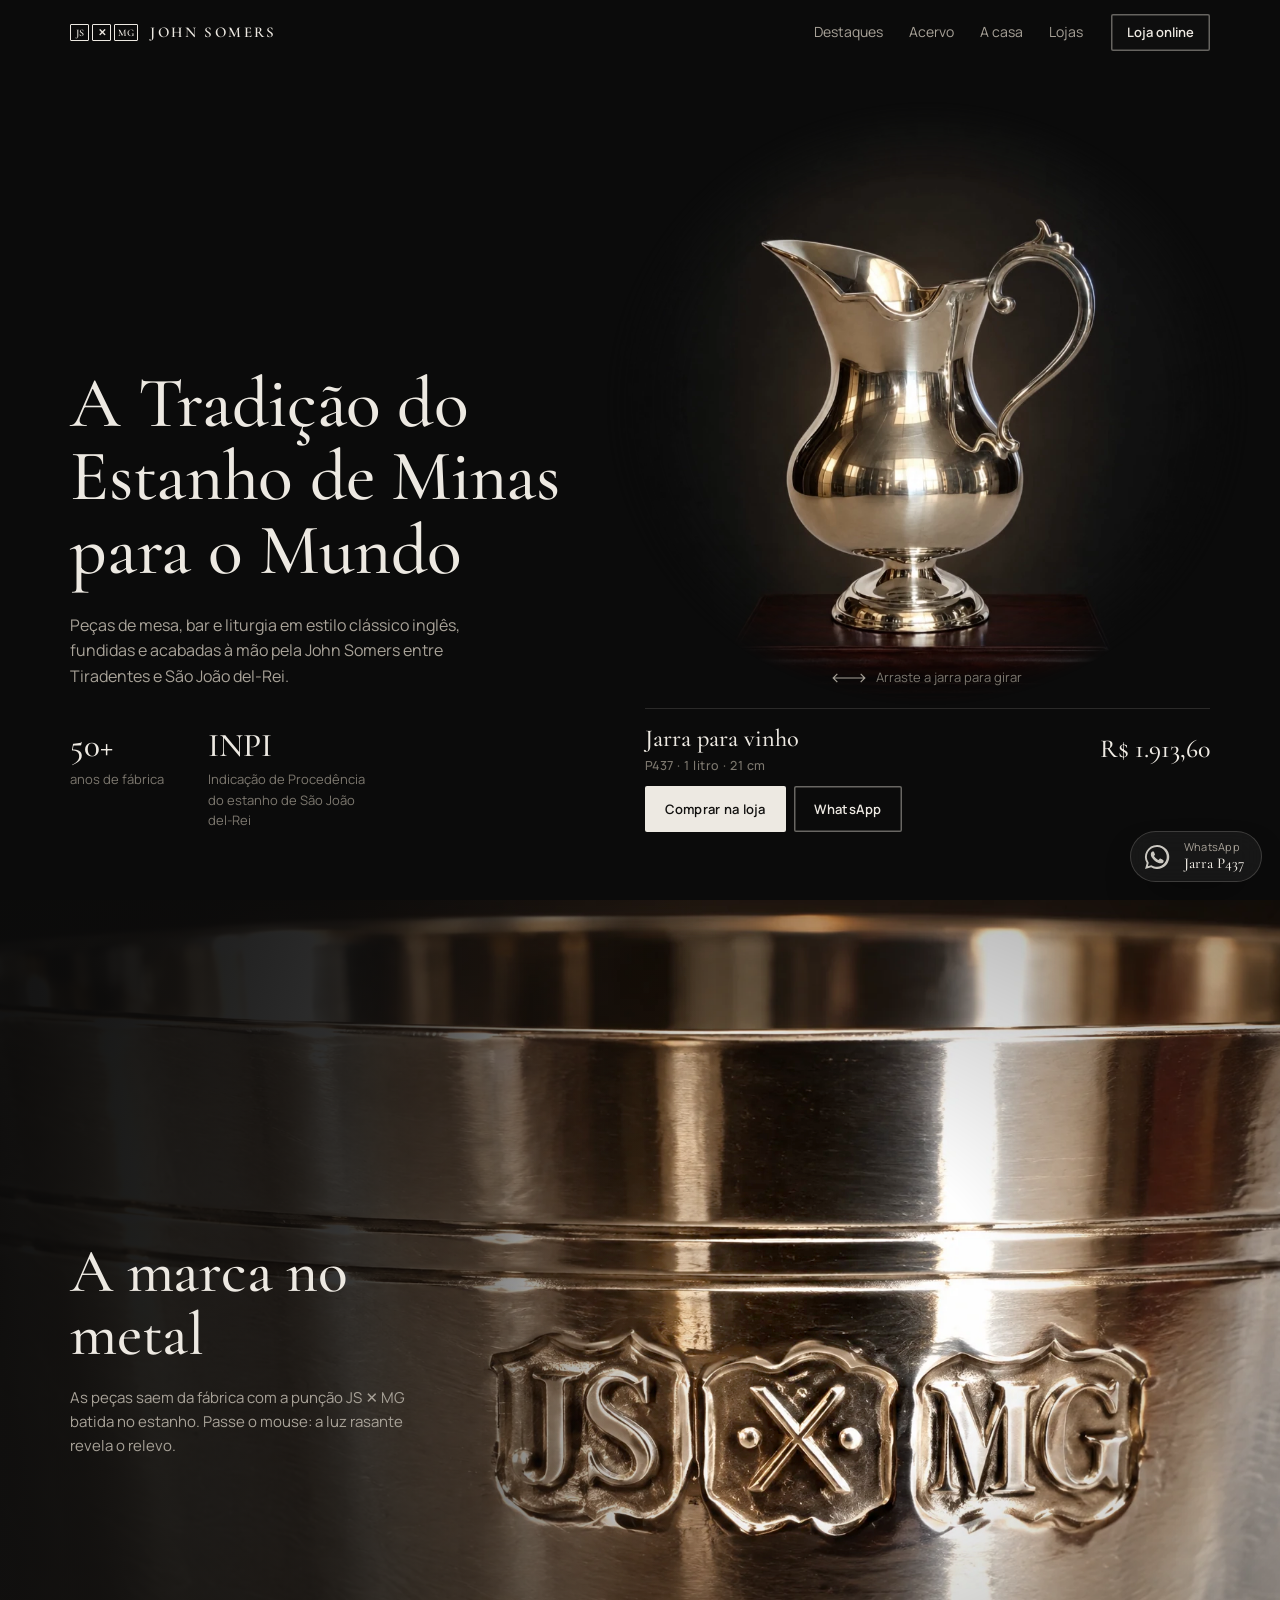
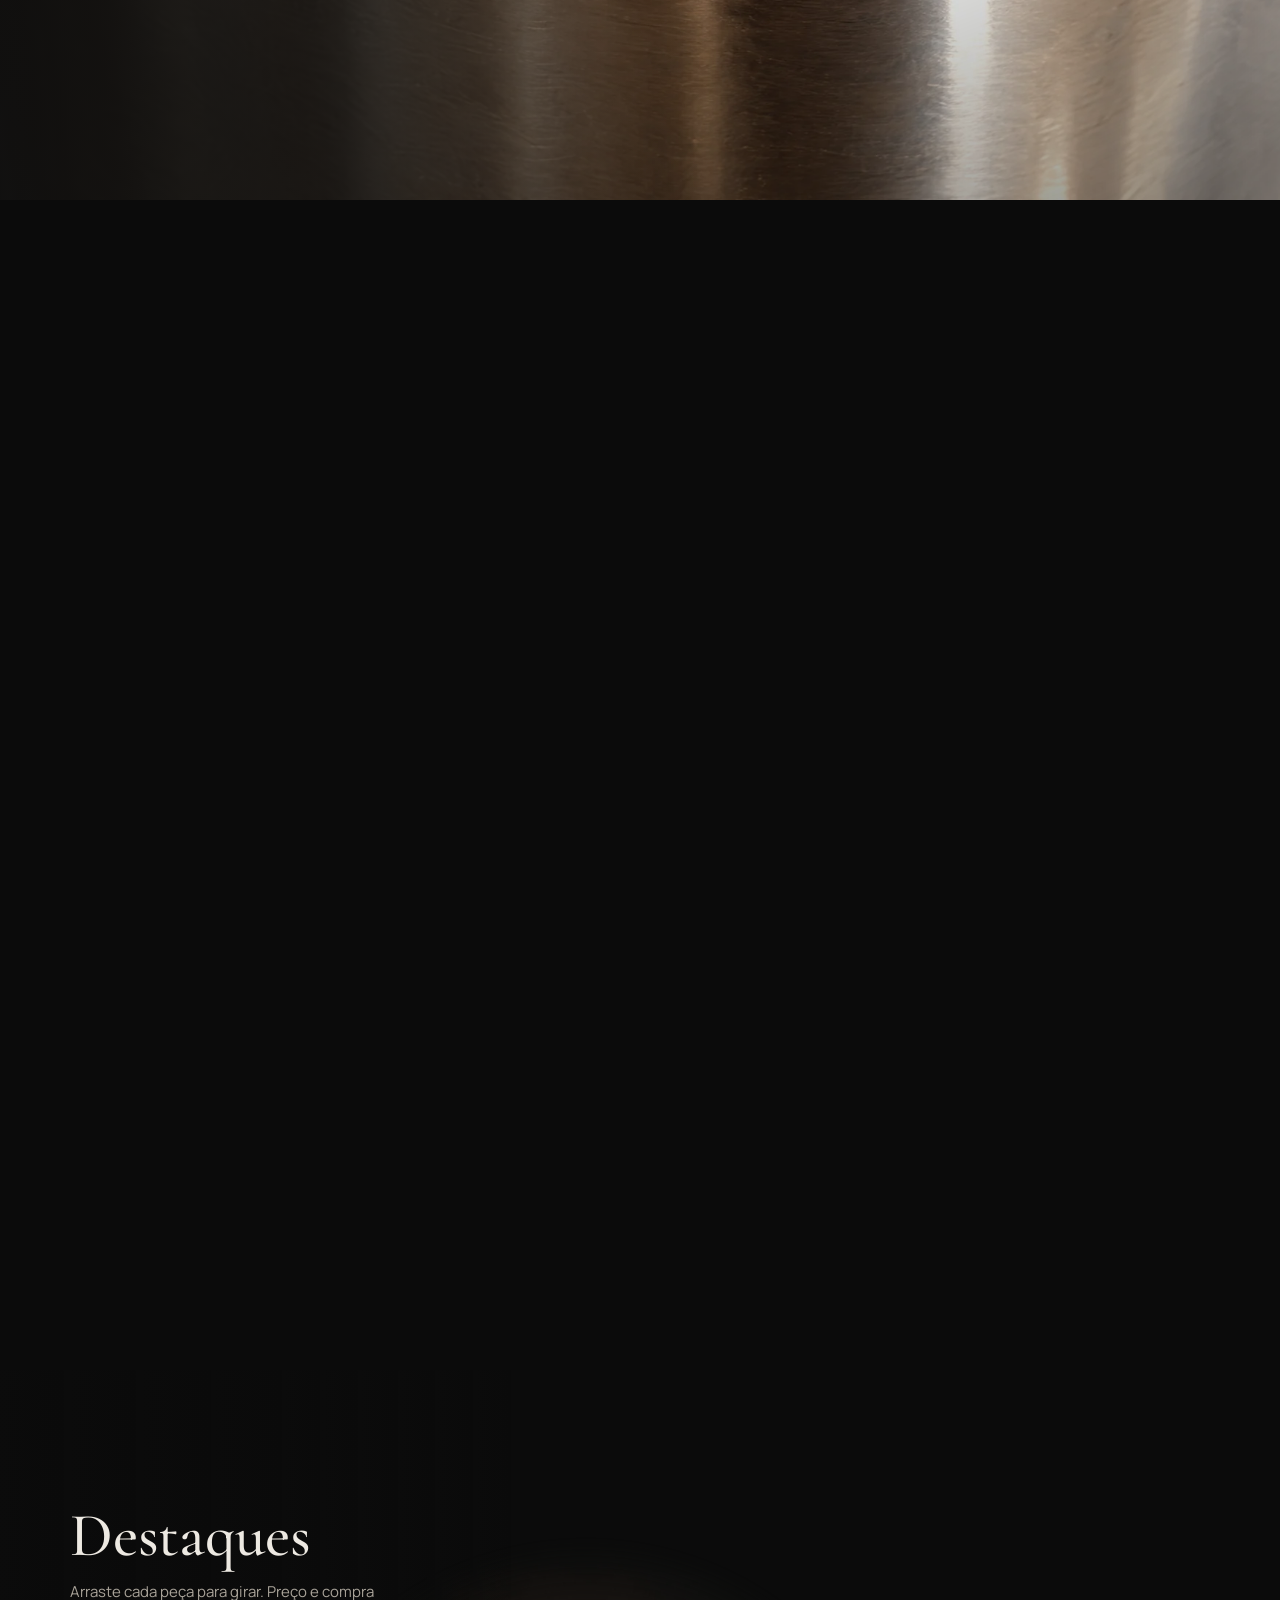
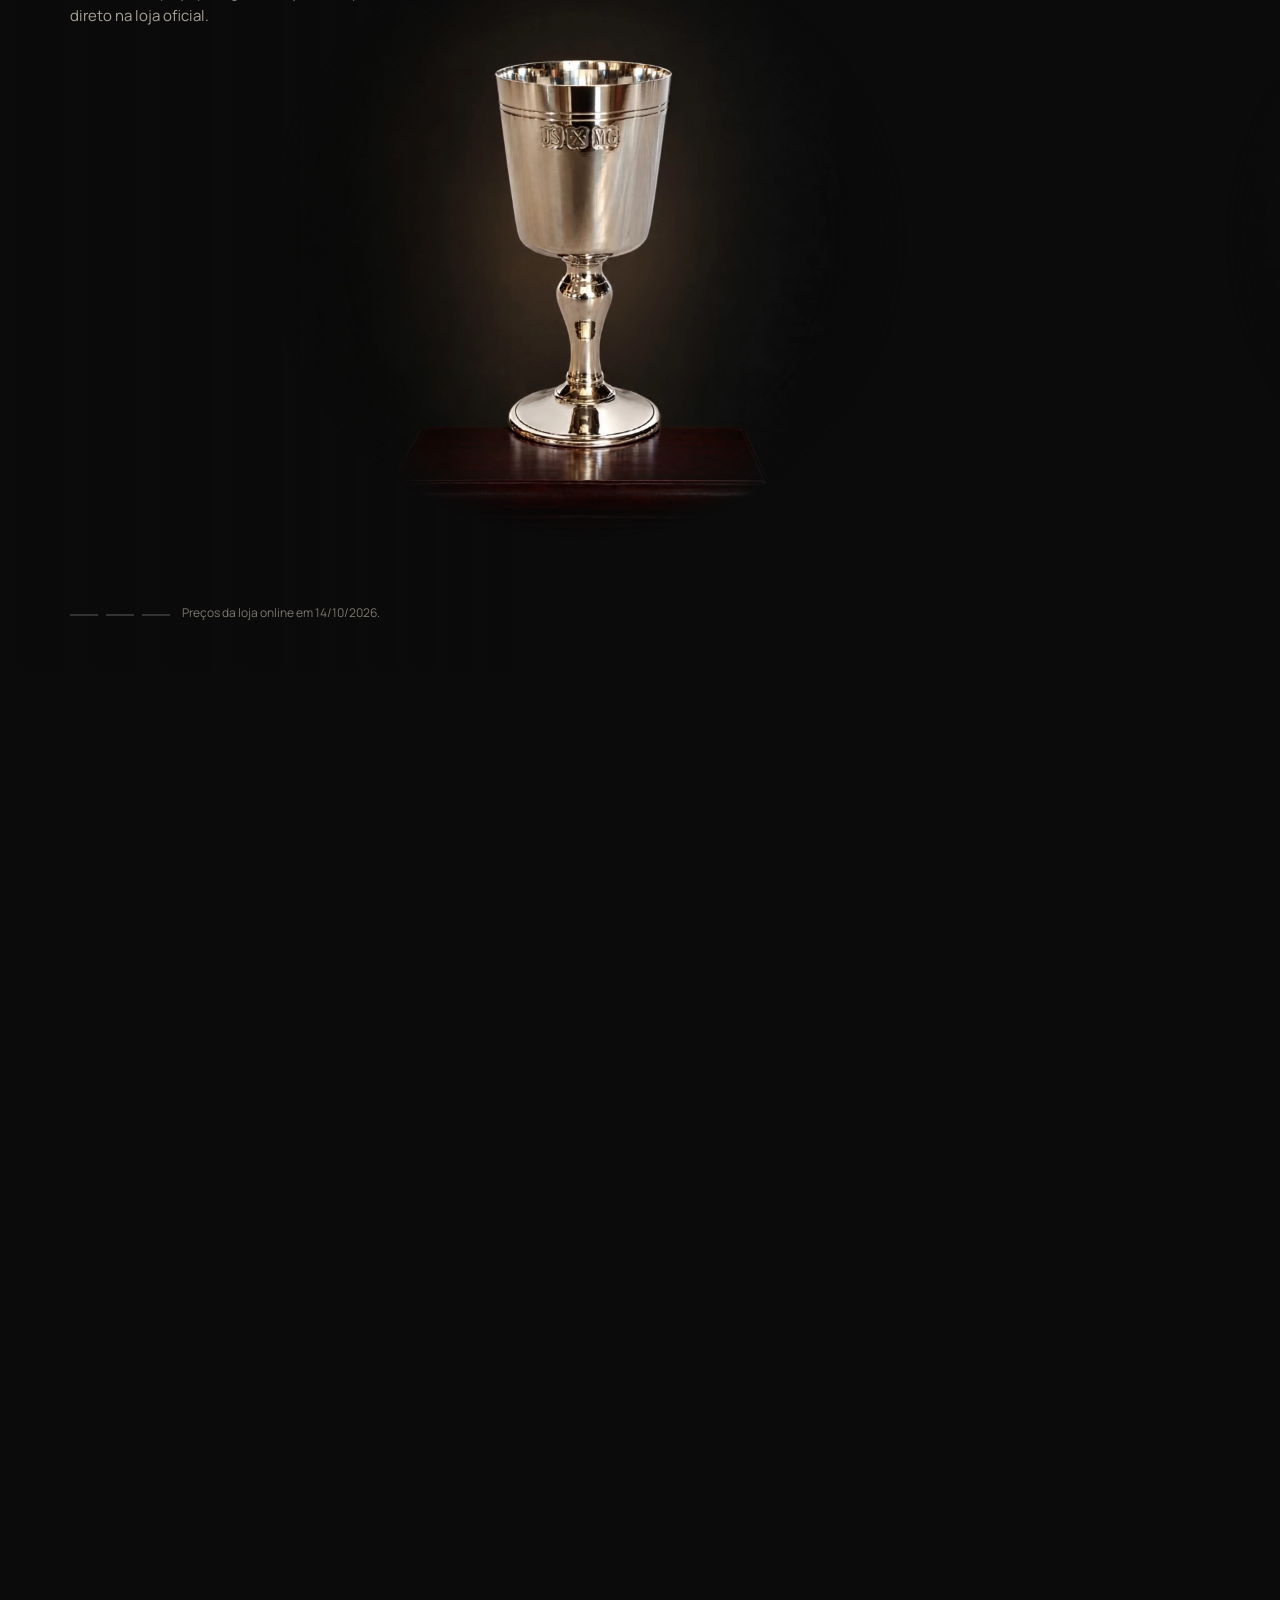
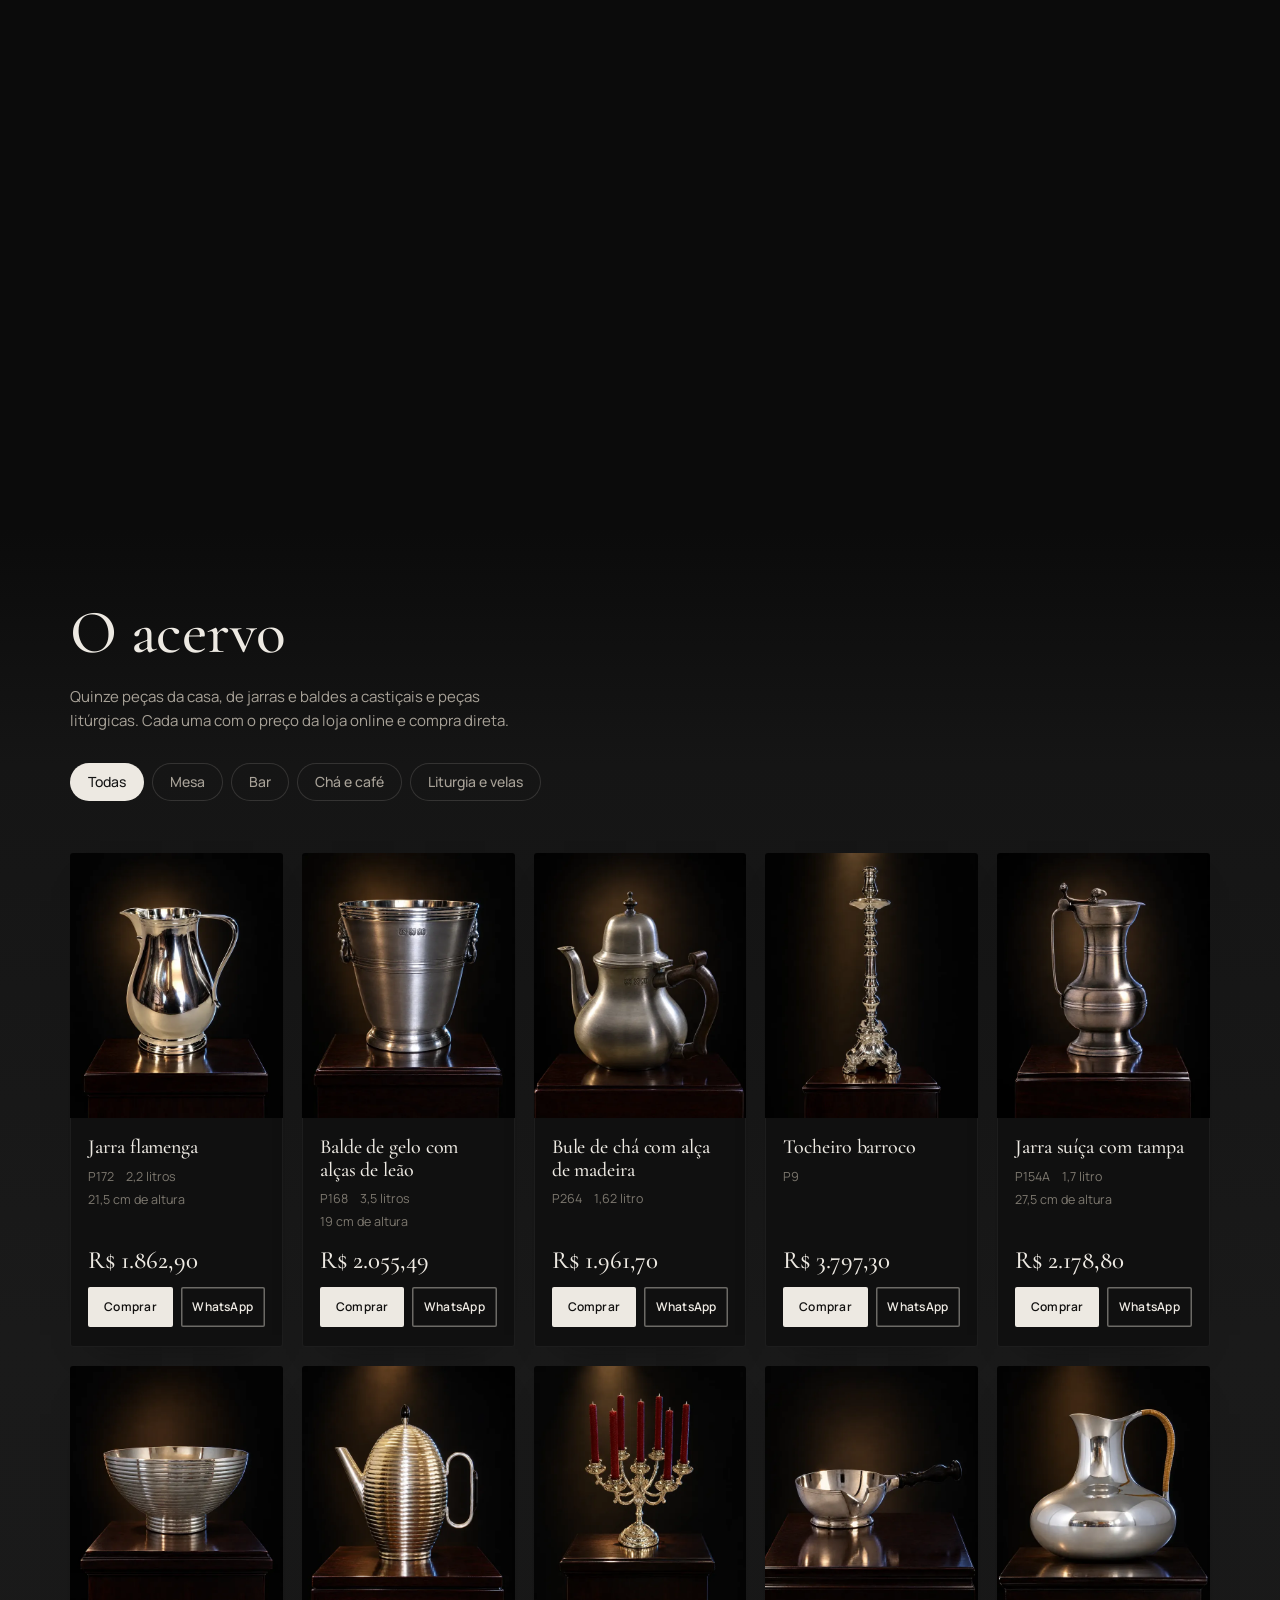
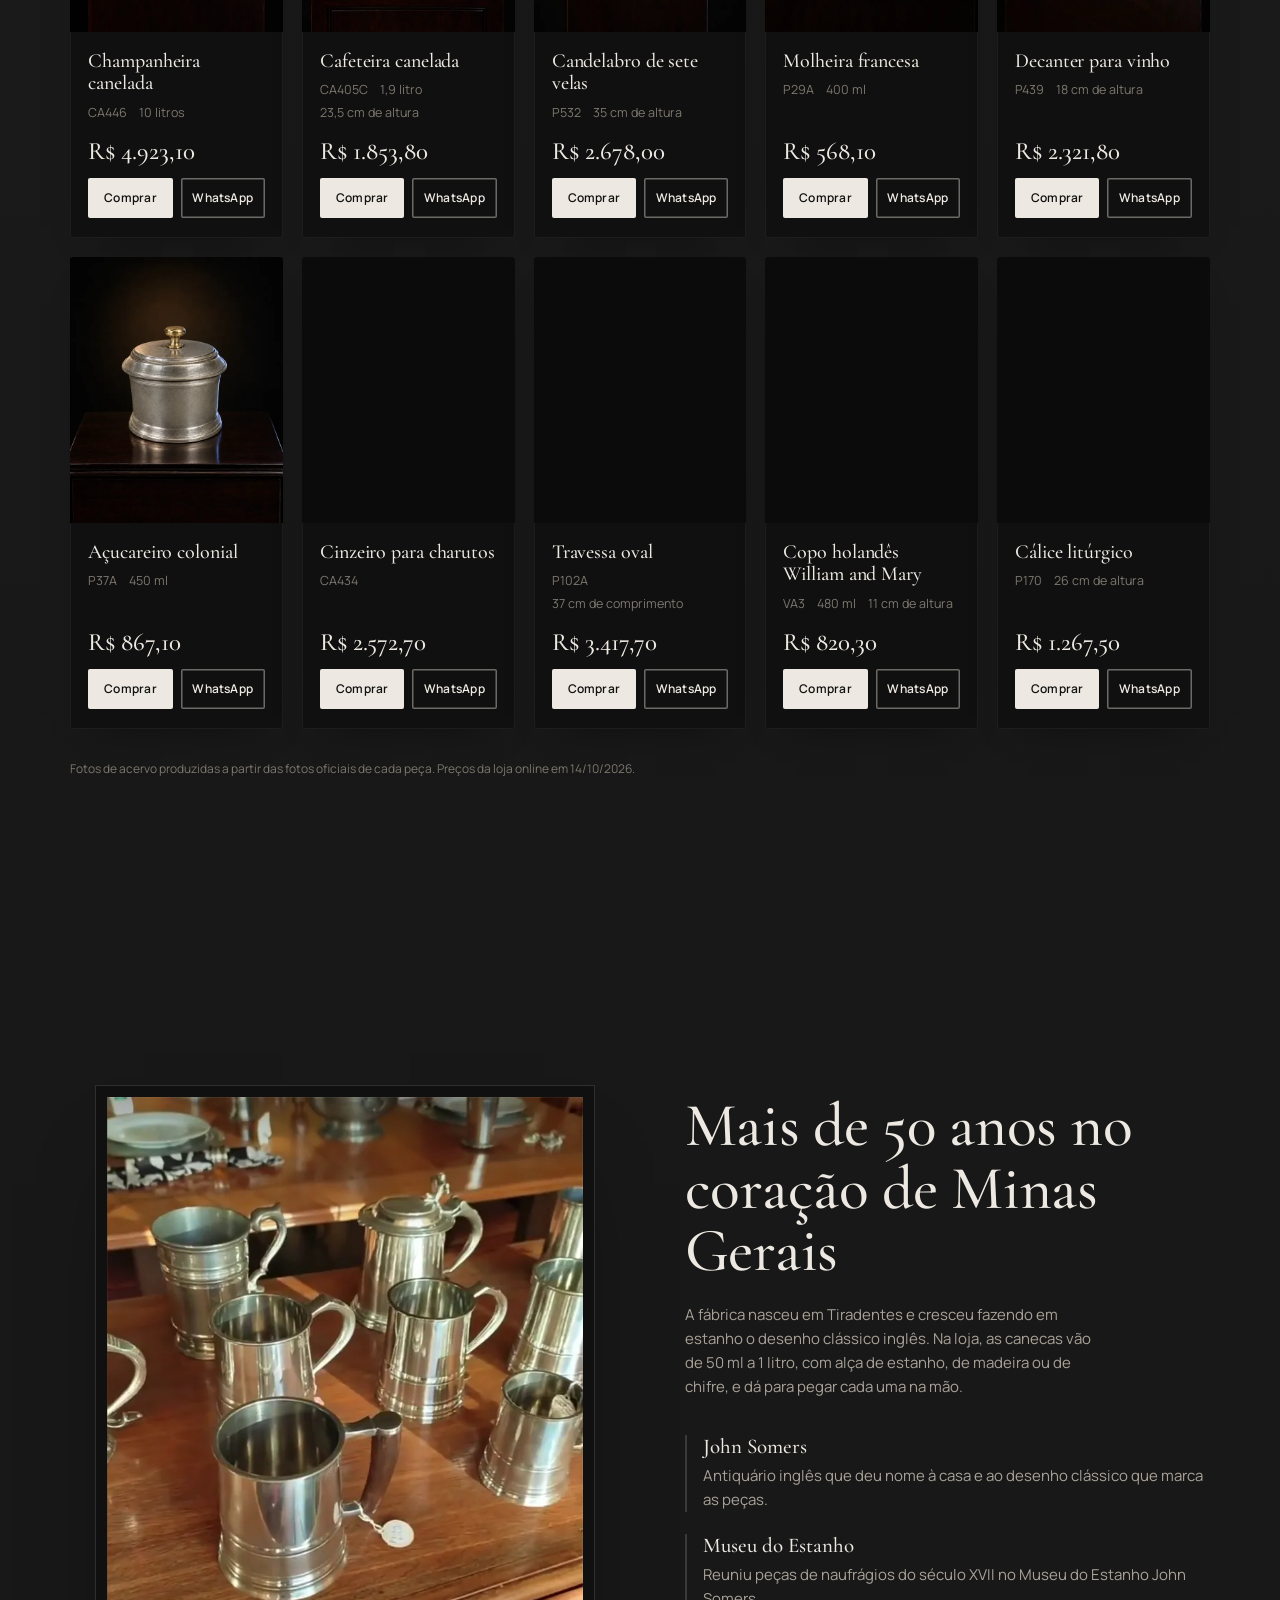
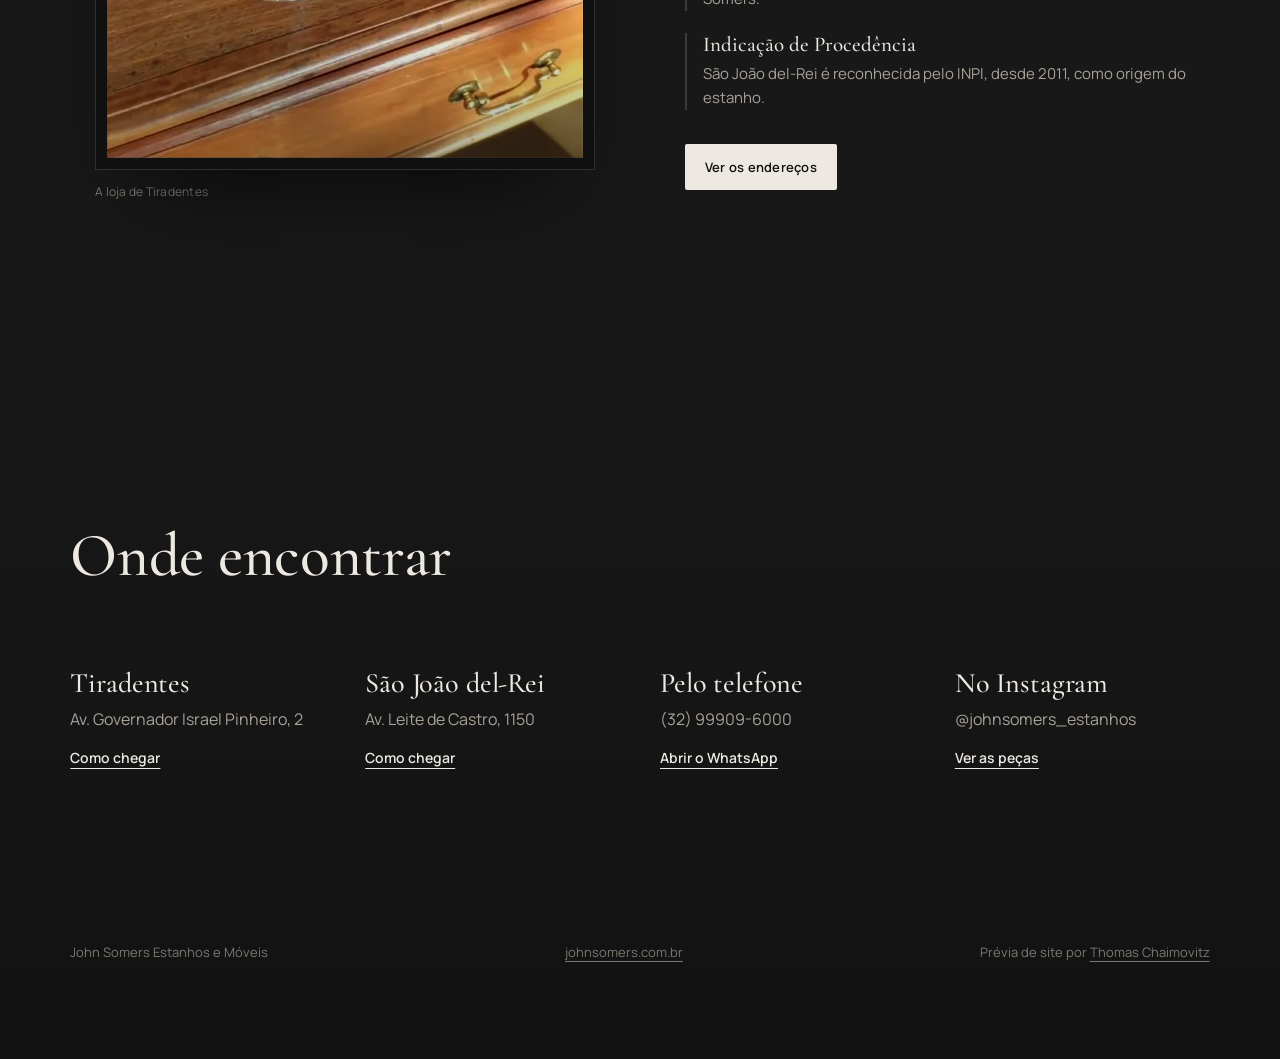
==== commit 1d5a8ad2: "John Somers v10: galhetas centralizadas na bandeja Co-Authored-By: Claude Opus 5.5 <noreply@anthropi" ====
--- a/john-somers/index.html
+++ b/john-somers/index.html
@@ -16,10 +16,10 @@
 <link rel="icon" href="data:image/svg+xml,%3Csvg xmlns=%22http://www.w3.org/2000/svg%22 viewBox=%220 0 32 32%22%3E%3Crect width=%2232%22 height=%2232%22 rx=%225%22 fill=%22%230b0b0a%22/%3E%3Cpath d=%22M9 9l14 14M23 9L9 23%22 stroke=%22%23cbc8c1%22 stroke-width=%223.2%22/%3E%3C/svg%3E">
 <link rel="preconnect" href="https://fonts.googleapis.com"><link rel="preconnect" href="https://fonts.gstatic.com" crossorigin>
 <link href="https://fonts.googleapis.com/css2?family=Cormorant+Garamond:wght@500;600&family=Manrope:wght@400;500;600&display=swap" rel="stylesheet">
-<link rel="preload" as="image" href="giro/jarra-poster.webp?v=9" media="not all and (max-width: 820px) and (max-resolution: 1dppx)" fetchpriority="high">
-<link rel="preload" as="image" href="giro/jarra-poster-m.webp?v=9" media="(max-width: 820px) and (max-resolution: 1dppx)" fetchpriority="high">
-<link rel="modulepreload" href="js/app.js?v=9"><link rel="modulepreload" href="js/giro.js?v=9"><link rel="modulepreload" href="vendor/lenis.mjs">
-<link rel="stylesheet" href="css/site.css?v=9">
+<link rel="preload" as="image" href="giro/jarra-poster.webp?v=10" media="not all and (max-width: 820px) and (max-resolution: 1dppx)" fetchpriority="high">
+<link rel="preload" as="image" href="giro/jarra-poster-m.webp?v=10" media="(max-width: 820px) and (max-resolution: 1dppx)" fetchpriority="high">
+<link rel="modulepreload" href="js/app.js?v=10"><link rel="modulepreload" href="js/giro.js?v=10"><link rel="modulepreload" href="vendor/lenis.mjs">
+<link rel="stylesheet" href="css/site.css?v=10">
 <script type="importmap">{"imports":{"lenis":"./vendor/lenis.mjs"}}</script>
 </head>
 <body>
@@ -43,7 +43,7 @@
   </dl>
  </div>
  <div class="heroi-peca">
-  <div class="giro" data-giro="jarra" data-n="148" tabindex="0" role="img" aria-label="Jarra para vinho P437 em estanho. Arraste para girar."><picture><source media="(max-width: 820px) and (max-resolution: 1dppx)" srcset="giro/jarra-poster-m.webp?v=9"><img src="giro/jarra-poster.webp?v=9" alt="" width="800" height="800" decoding="async" fetchpriority="high"></picture><video muted playsinline loop preload="none" disablepictureinpicture disableremoteplayback aria-hidden="true"></video></div>
+  <div class="giro" data-giro="jarra" data-n="148" tabindex="0" role="img" aria-label="Jarra para vinho P437 em estanho. Arraste para girar."><picture><source media="(max-width: 820px) and (max-resolution: 1dppx)" srcset="giro/jarra-poster-m.webp?v=10"><img src="giro/jarra-poster.webp?v=10" alt="" width="800" height="800" decoding="async" fetchpriority="high"></picture><video muted playsinline loop preload="none" disablepictureinpicture disableremoteplayback aria-hidden="true"></video></div>
   <p class="giro-dica"><svg viewBox="0 0 40 12" aria-hidden="true"><path d="M1 6h38M6 1 1 6l5 5M34 1l5 5-5 5" fill="none" stroke="currentColor" stroke-width="1.4"/></svg><span class="so-mouse">Arraste a jarra para girar</span><span class="so-toque">Deslize a jarra para girar</span></p>
   <div class="compra">
    <div class="compra-nome"><p class="compra-tit">Jarra para vinho</p><p class="ref">P437 · 1 litro · 21 cm</p></div>
@@ -56,7 +56,7 @@
 <!-- 2. a marca no metal: close real da punção do cálice, com luz rasante que segue o mouse (no celular, a rolagem) -->
 <section id="marca" class="pin" style="--h:230">
  <div class="fixo">
-  <div class="close"><picture><source media="(max-width: 820px)" srcset="img/puncao-macro-m.webp?v=9"><img src="img/puncao-macro.webp?v=9" alt="A punção JS ✕ MG batida no estanho do cálice P105D, de perto" width="2400" height="1357" decoding="async" fetchpriority="low"></picture><div class="luz" aria-hidden="true"></div></div>
+  <div class="close"><picture><source media="(max-width: 820px)" srcset="img/puncao-macro-m.webp?v=10"><img src="img/puncao-macro.webp?v=10" alt="A punção JS ✕ MG batida no estanho do cálice P105D, de perto" width="2400" height="1357" decoding="async" fetchpriority="low"></picture><div class="luz" aria-hidden="true"></div></div>
   <div class="marca-txt">
    <h2>A marca no metal</h2>
    <p class="t so-mouse">As peças saem da fábrica com a punção JS ✕ MG batida no estanho. Passe o mouse: a luz rasante revela o relevo.</p>
@@ -70,9 +70,9 @@
  <div class="fixo">
   <header class="vit-cab"><h2>Destaques</h2><p class="t so-mouse">Arraste cada peça para girar. Preço e compra direto na loja oficial.</p><p class="t so-toque">Deslize cada peça para girar. Preço e compra direto na loja oficial.</p></header>
   <div class="vit-trilho">
-   <div class="vit-palco"><div class="giro" data-giro="calice" data-n="168" tabindex="0" role="img" aria-label="Cálice para vinho P105D em estanho. Arraste para girar."><picture><source media="(max-width: 820px) and (max-resolution: 1dppx)" srcset="giro/calice-poster-m.webp?v=9"><img src="giro/calice-poster.webp?v=9" alt="" width="800" height="800" decoding="async" fetchpriority="low"></picture><video muted playsinline loop preload="none" disablepictureinpicture disableremoteplayback aria-hidden="true"></video></div></div>
-   <div class="vit-palco"><div class="giro" data-giro="galhetas" data-n="168" tabindex="0" role="img" aria-label="Conjunto de galhetas com bandeja P506 em estanho. Arraste para girar."><picture><source media="(max-width: 820px) and (max-resolution: 1dppx)" srcset="giro/galhetas-poster-m.webp?v=9"><img src="giro/galhetas-poster.webp?v=9" alt="" width="800" height="800" decoding="async" fetchpriority="low"></picture><video muted playsinline loop preload="none" disablepictureinpicture disableremoteplayback aria-hidden="true"></video></div></div>
-   <div class="vit-palco"><div class="giro" data-giro="caneca" data-n="168" tabindex="0" role="img" aria-label="Caneca inglesa P34B em estanho. Arraste para girar."><picture><source media="(max-width: 820px) and (max-resolution: 1dppx)" srcset="giro/caneca-poster-m.webp?v=9"><img src="giro/caneca-poster.webp?v=9" alt="" width="800" height="800" decoding="async" fetchpriority="low"></picture><video muted playsinline loop preload="none" disablepictureinpicture disableremoteplayback aria-hidden="true"></video></div></div>
+   <div class="vit-palco"><div class="giro" data-giro="calice" data-n="168" tabindex="0" role="img" aria-label="Cálice para vinho P105D em estanho. Arraste para girar."><picture><source media="(max-width: 820px) and (max-resolution: 1dppx)" srcset="giro/calice-poster-m.webp?v=10"><img src="giro/calice-poster.webp?v=10" alt="" width="800" height="800" decoding="async" fetchpriority="low"></picture><video muted playsinline loop preload="none" disablepictureinpicture disableremoteplayback aria-hidden="true"></video></div></div>
+   <div class="vit-palco"><div class="giro" data-giro="galhetas" data-n="168" tabindex="0" role="img" aria-label="Conjunto de galhetas com bandeja P506 em estanho. Arraste para girar."><picture><source media="(max-width: 820px) and (max-resolution: 1dppx)" srcset="giro/galhetas-poster-m.webp?v=10"><img src="giro/galhetas-poster.webp?v=10" alt="" width="800" height="800" decoding="async" fetchpriority="low"></picture><video muted playsinline loop preload="none" disablepictureinpicture disableremoteplayback aria-hidden="true"></video></div></div>
+   <div class="vit-palco"><div class="giro" data-giro="caneca" data-n="168" tabindex="0" role="img" aria-label="Caneca inglesa P34B em estanho. Arraste para girar."><picture><source media="(max-width: 820px) and (max-resolution: 1dppx)" srcset="giro/caneca-poster-m.webp?v=10"><img src="giro/caneca-poster.webp?v=10" alt="" width="800" height="800" decoding="async" fetchpriority="low"></picture><video muted playsinline loop preload="none" disablepictureinpicture disableremoteplayback aria-hidden="true"></video></div></div>
   </div>
   <article class="etiqueta" data-peca="calice">
    <h3>Cálice para vinho</h3>
@@ -252,7 +252,7 @@
 <!-- 5. a casa: vídeo institucional e a história -->
 <section id="loja">
  <div class="loja-in">
-  <figure class="filme"><div class="moldura"><video muted loop playsinline preload="none" poster="vid/loja-poster.webp?v=9" aria-label="Canecas de estanho sobre o móvel da loja"><source src="vid/loja.webm" type="video/webm"><source src="vid/loja.mp4" type="video/mp4"></video></div><figcaption>A loja de Tiradentes</figcaption></figure>
+  <figure class="filme"><div class="moldura"><video muted loop playsinline preload="none" poster="vid/loja-poster.webp?v=10" aria-label="Canecas de estanho sobre o móvel da loja"><source src="vid/loja.webm" type="video/webm"><source src="vid/loja.mp4" type="video/mp4"></video></div><figcaption>A loja de Tiradentes</figcaption></figure>
   <div class="loja-txt">
    <h2>Mais de 50 anos no coração de Minas Gerais</h2>
    <p class="t">A fábrica nasceu em Tiradentes e cresceu fazendo em estanho o desenho clássico inglês. Na loja, as canecas vão de 50 ml a 1 litro, com alça de estanho, de madeira ou de chifre, e dá para pegar cada uma na mão.</p>
@@ -279,6 +279,6 @@
 </section>
 </main>
 
-<script type="module" src="js/app.js?v=9"></script>
+<script type="module" src="js/app.js?v=10"></script>
 </body>
 </html>
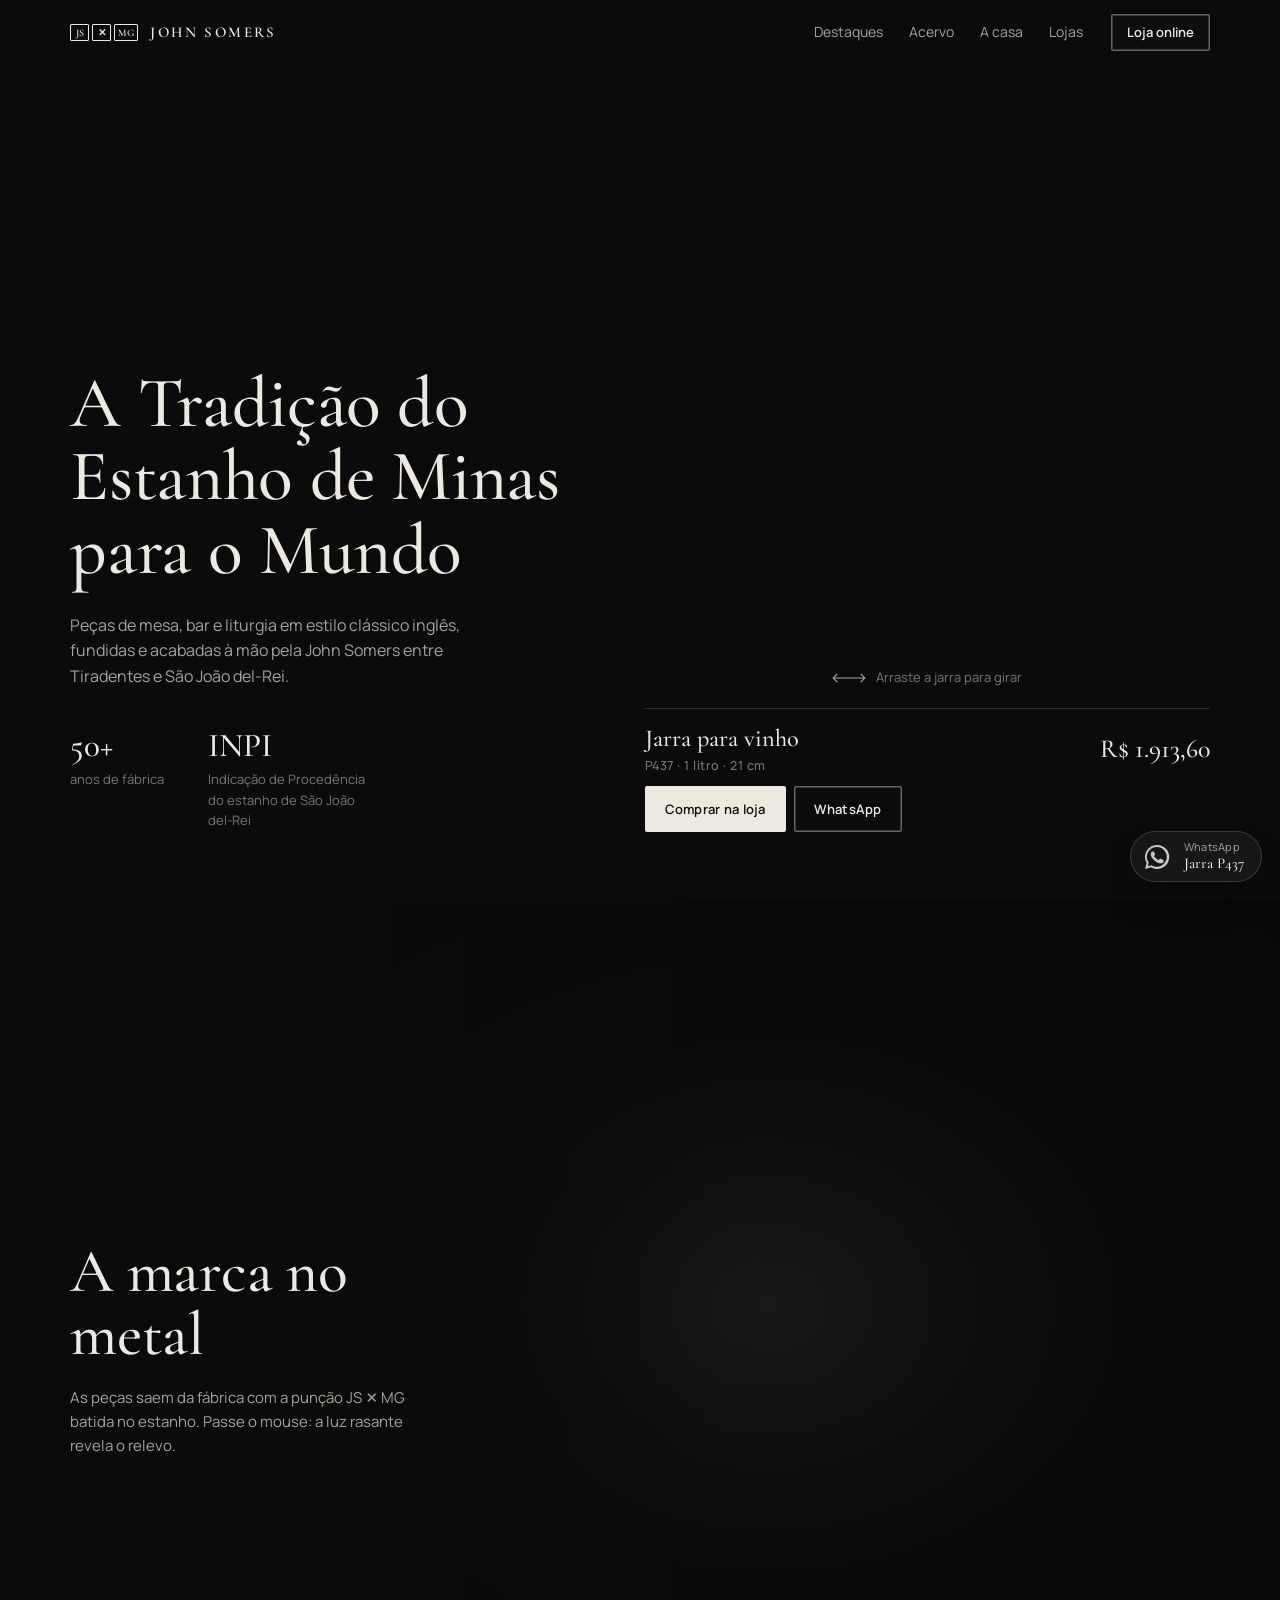
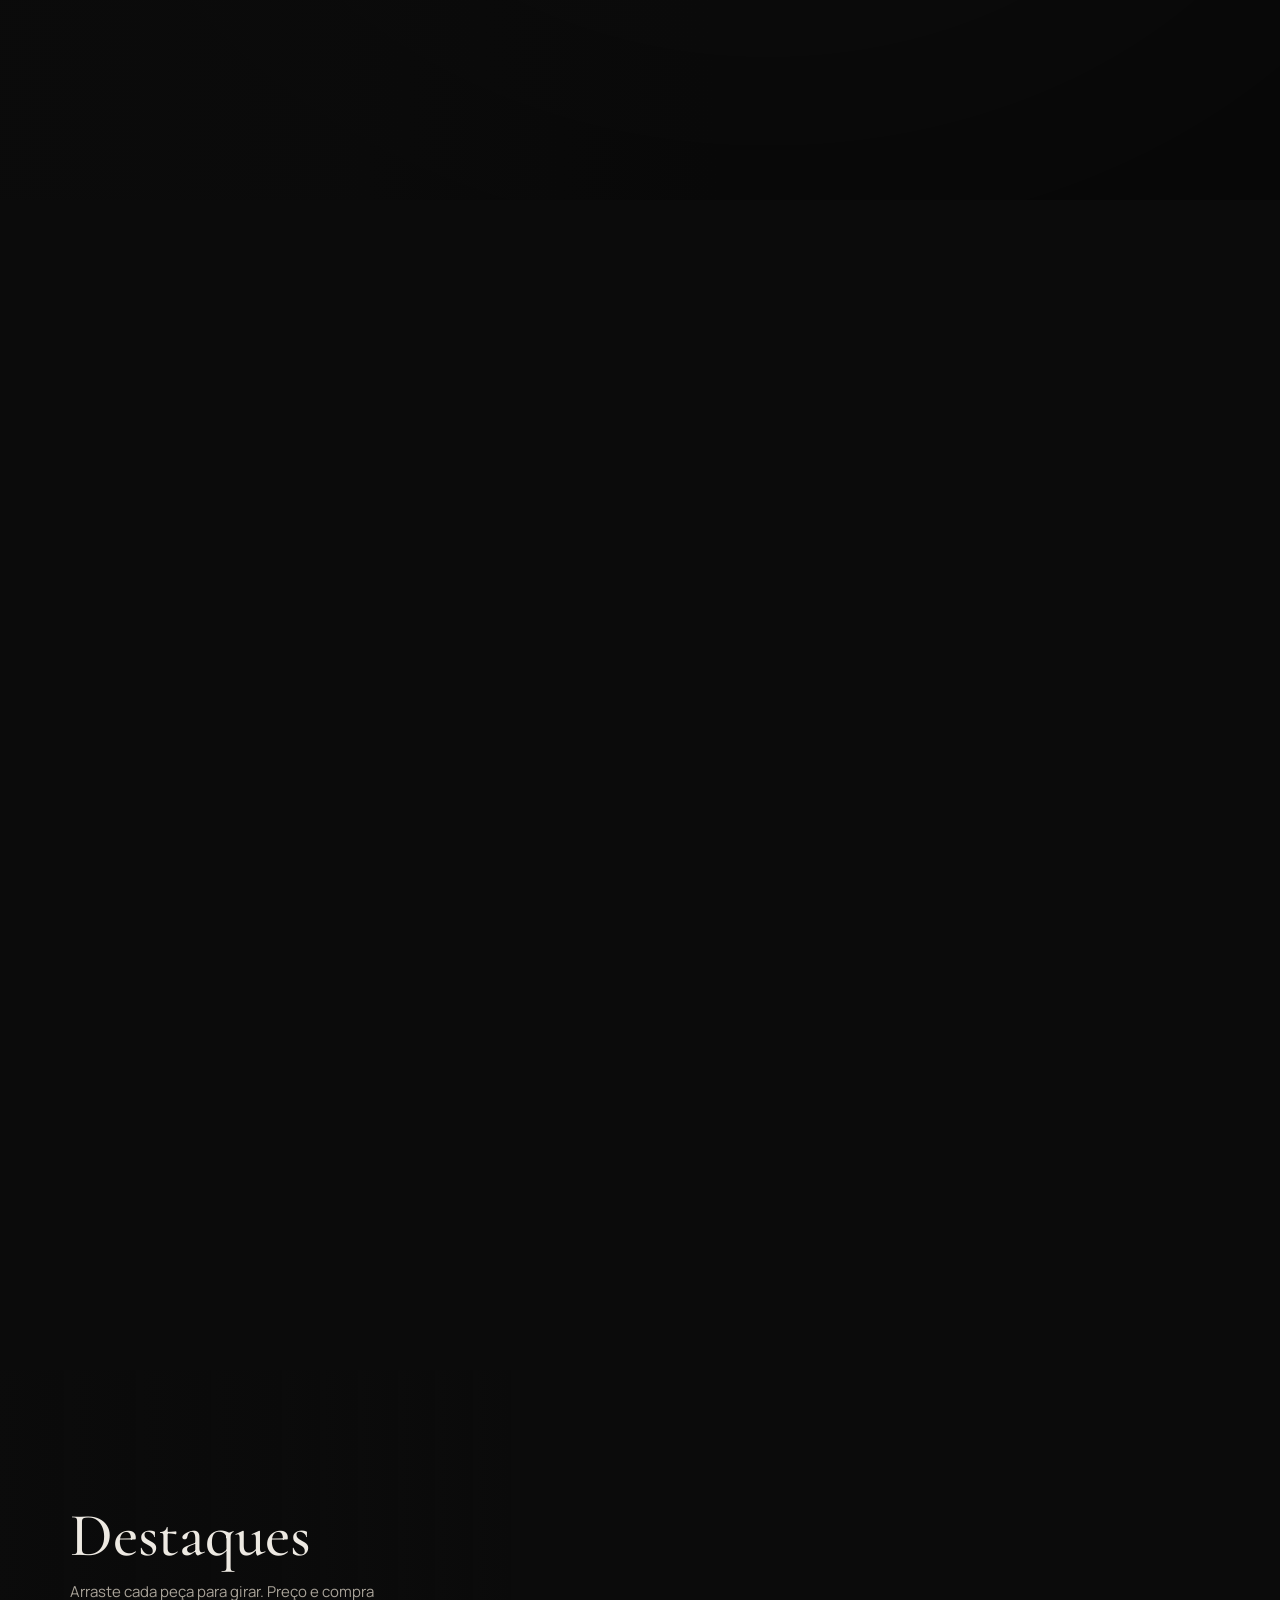
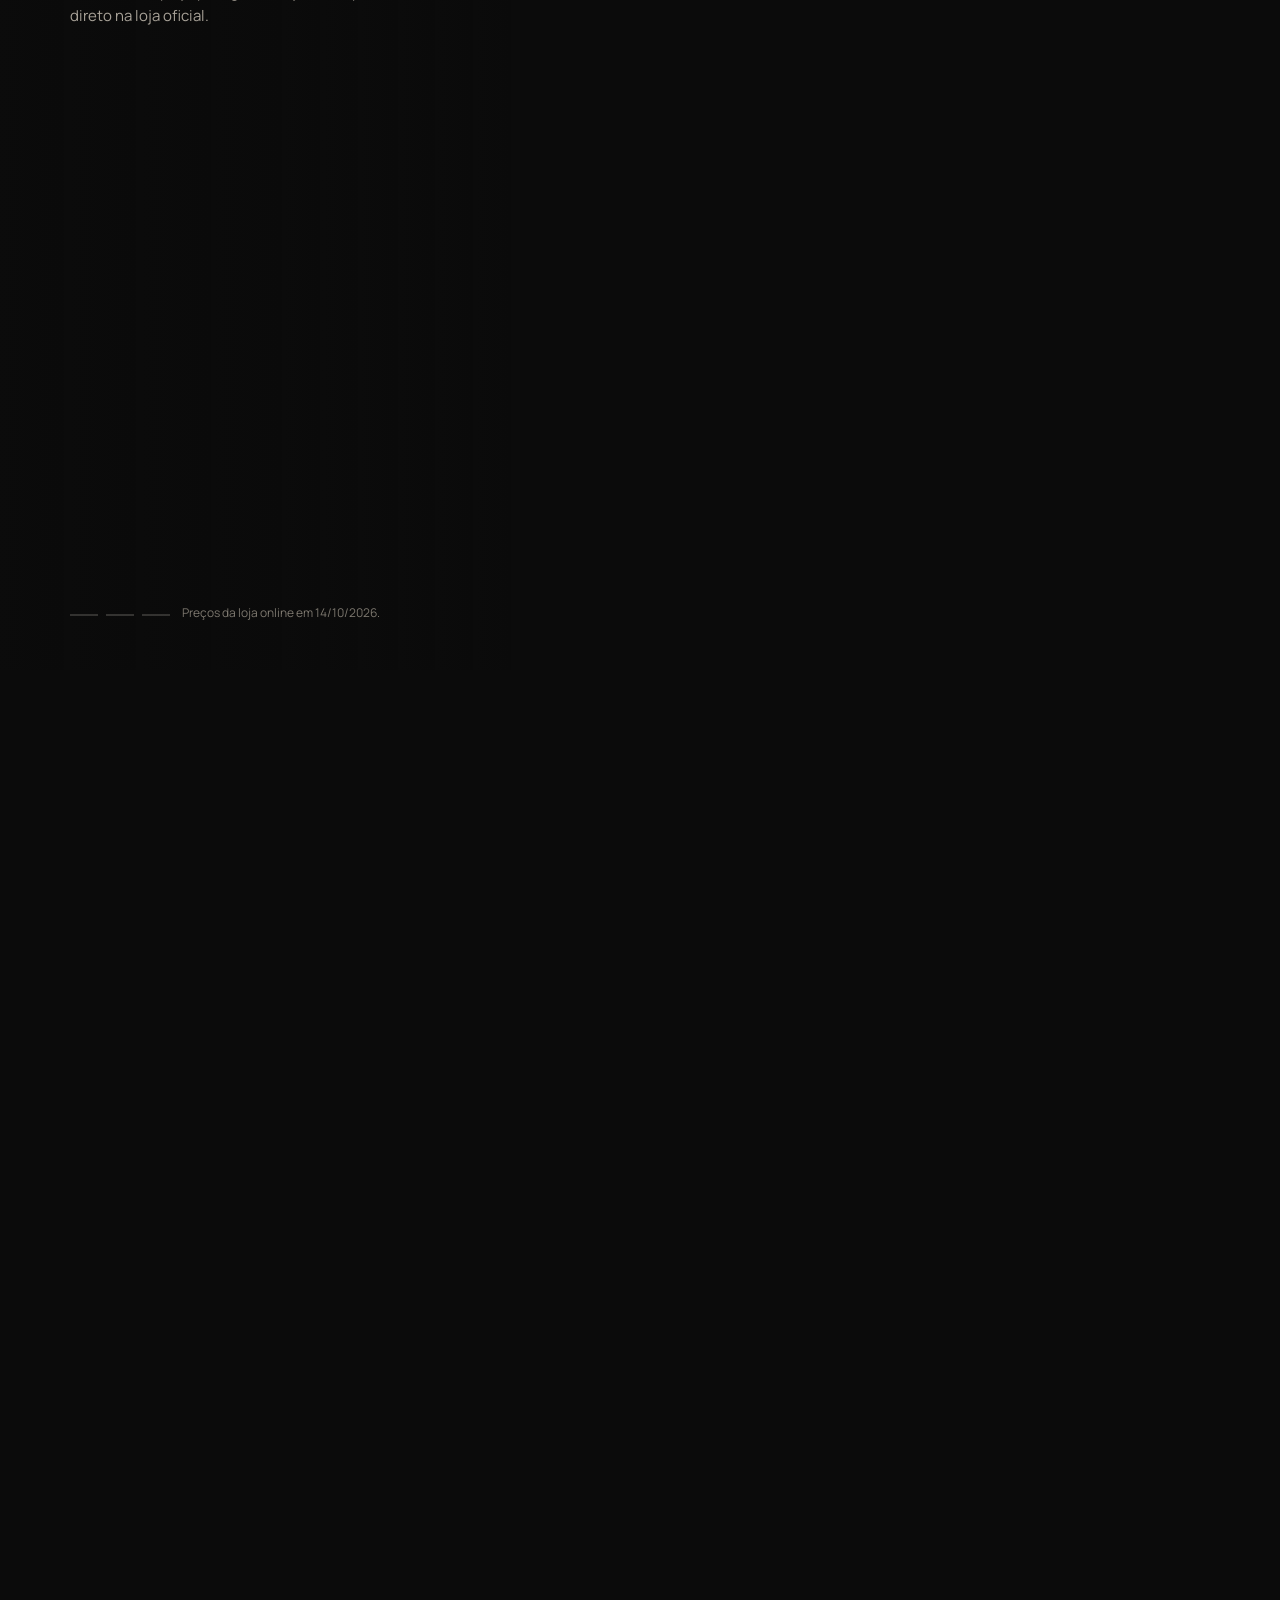
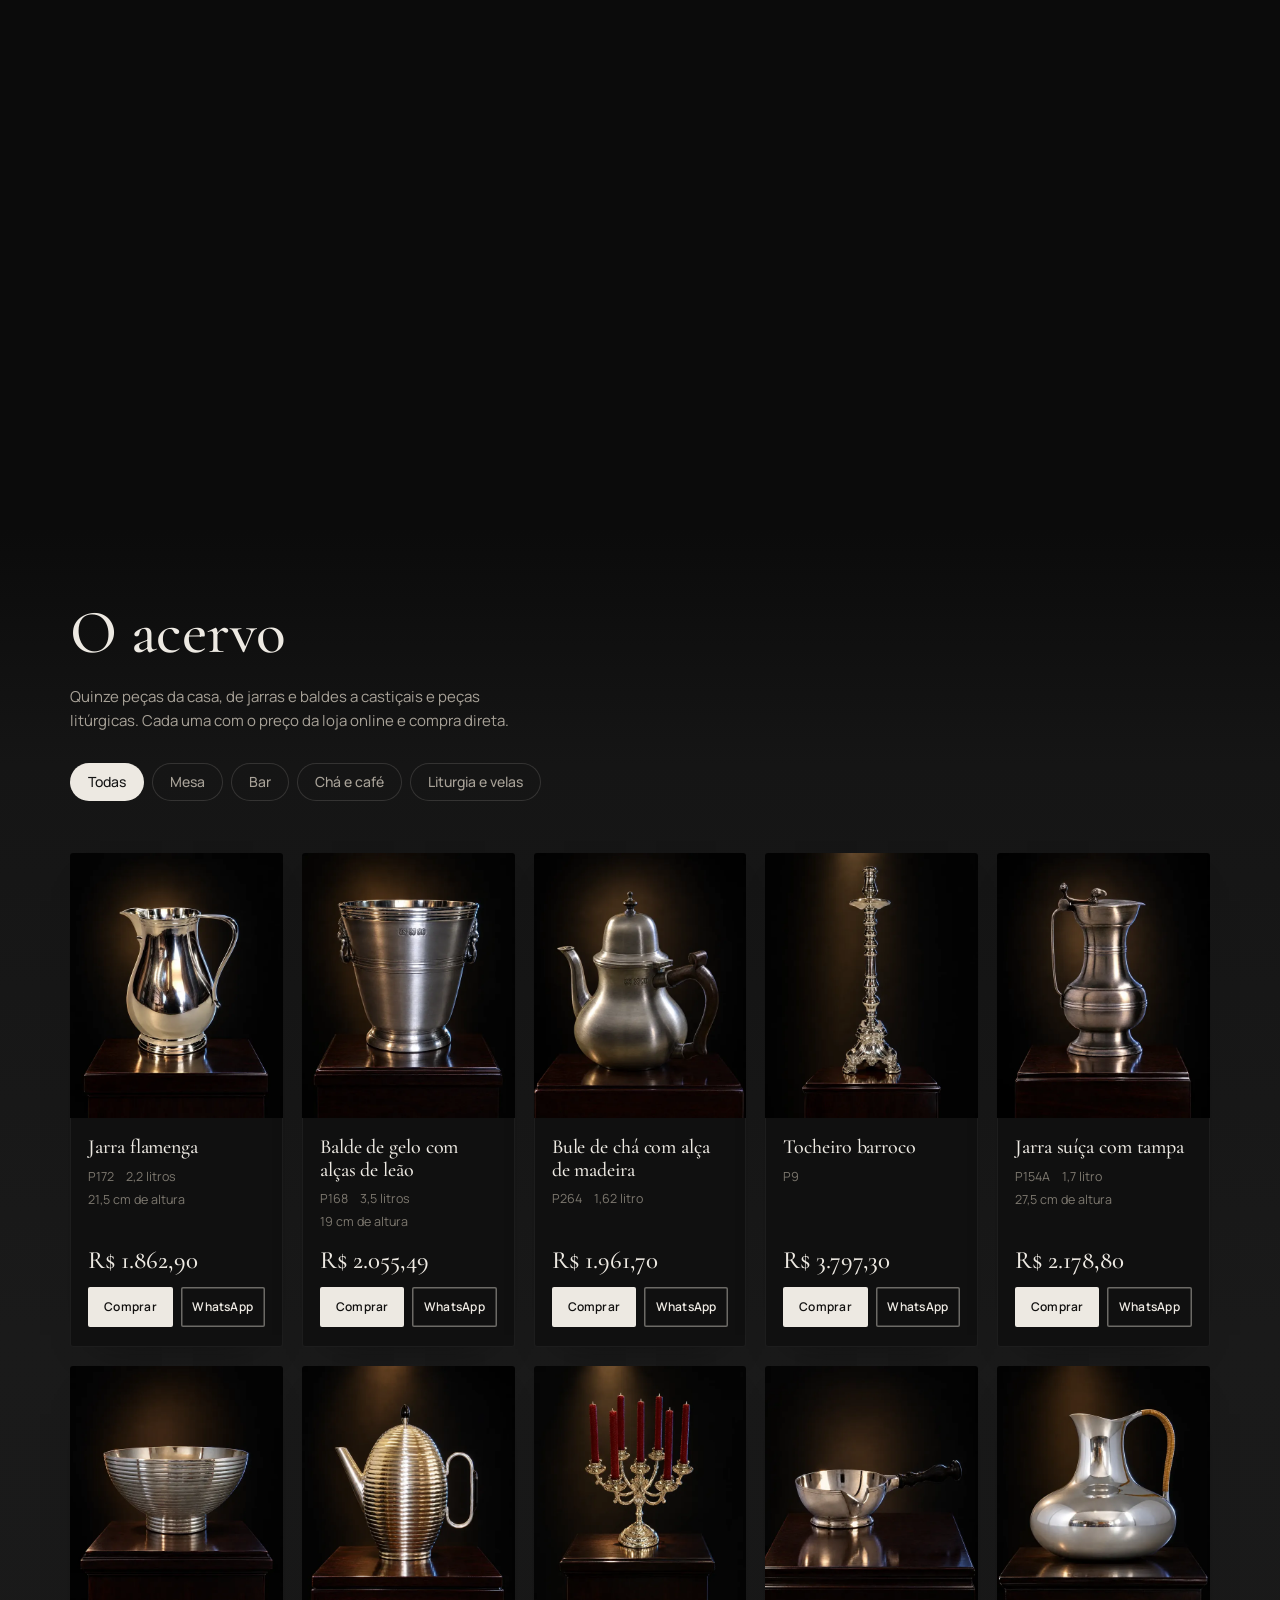
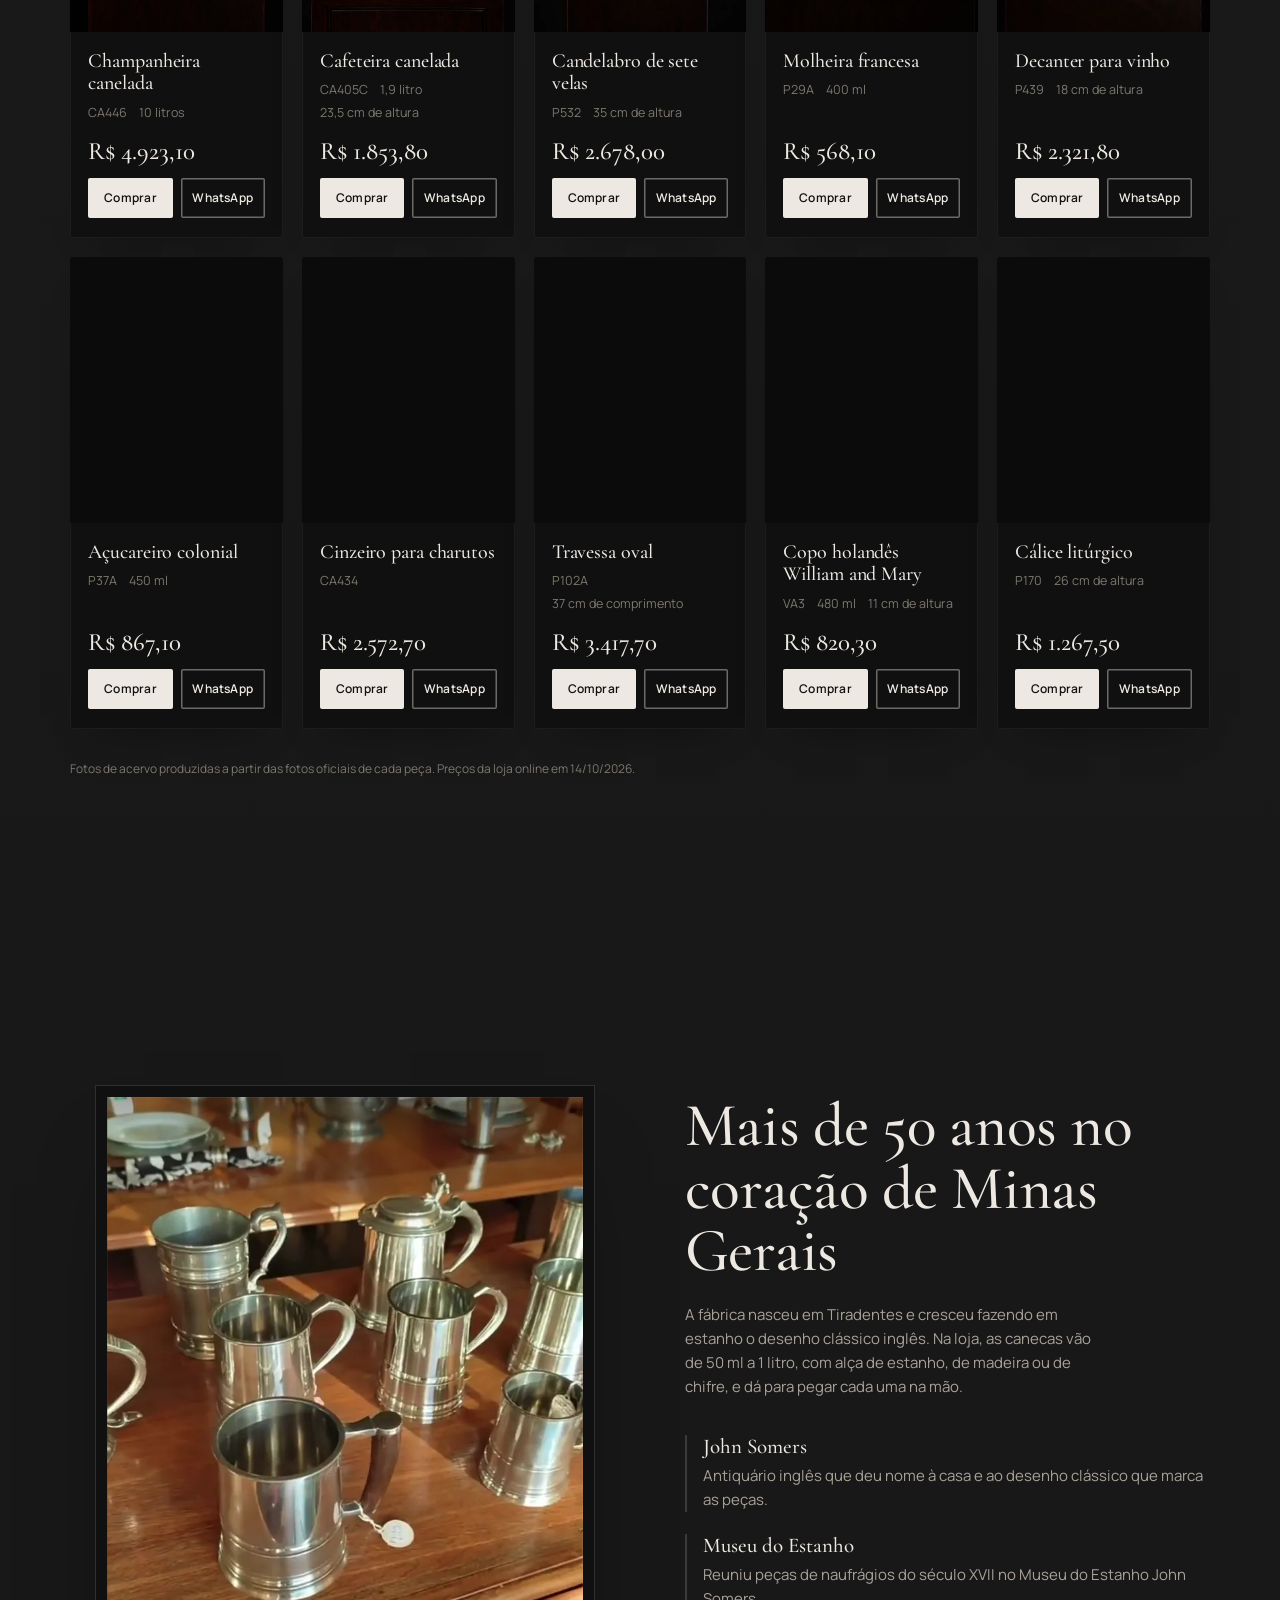
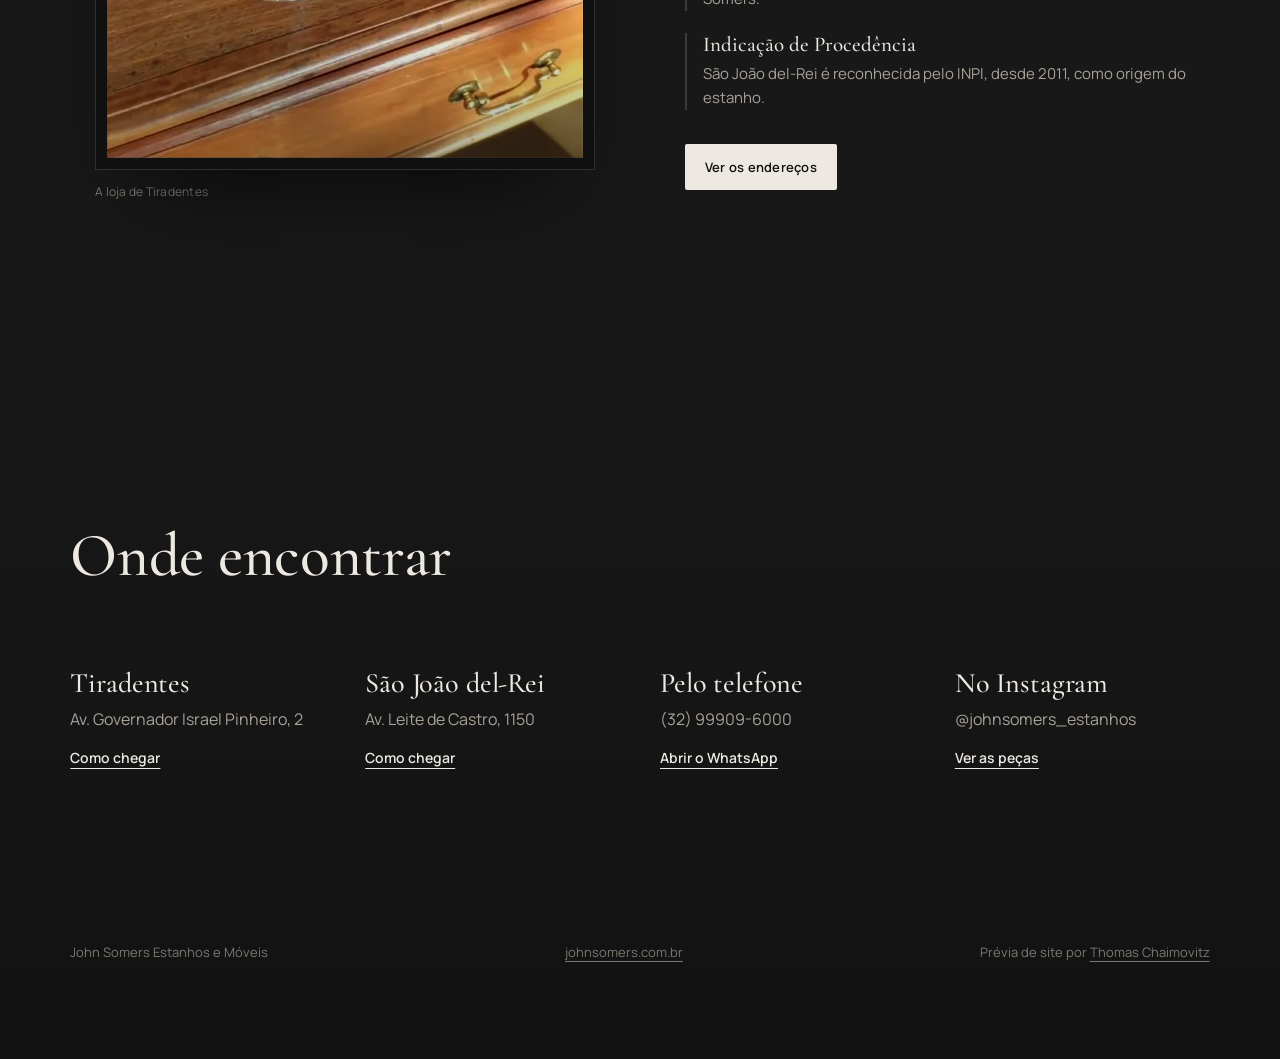
==== commit 2e16a60a: "John Somers v11: alça da galheta completa do lado esquerdo Co-Authored-By: Claude Opus 5.5 <noreply@" ====
--- a/john-somers/index.html
+++ b/john-somers/index.html
@@ -16,10 +16,10 @@
 <link rel="icon" href="data:image/svg+xml,%3Csvg xmlns=%22http://www.w3.org/2000/svg%22 viewBox=%220 0 32 32%22%3E%3Crect width=%2232%22 height=%2232%22 rx=%225%22 fill=%22%230b0b0a%22/%3E%3Cpath d=%22M9 9l14 14M23 9L9 23%22 stroke=%22%23cbc8c1%22 stroke-width=%223.2%22/%3E%3C/svg%3E">
 <link rel="preconnect" href="https://fonts.googleapis.com"><link rel="preconnect" href="https://fonts.gstatic.com" crossorigin>
 <link href="https://fonts.googleapis.com/css2?family=Cormorant+Garamond:wght@500;600&family=Manrope:wght@400;500;600&display=swap" rel="stylesheet">
-<link rel="preload" as="image" href="giro/jarra-poster.webp?v=10" media="not all and (max-width: 820px) and (max-resolution: 1dppx)" fetchpriority="high">
-<link rel="preload" as="image" href="giro/jarra-poster-m.webp?v=10" media="(max-width: 820px) and (max-resolution: 1dppx)" fetchpriority="high">
-<link rel="modulepreload" href="js/app.js?v=10"><link rel="modulepreload" href="js/giro.js?v=10"><link rel="modulepreload" href="vendor/lenis.mjs">
-<link rel="stylesheet" href="css/site.css?v=10">
+<link rel="preload" as="image" href="giro/jarra-poster.webp?v=11" media="not all and (max-width: 820px) and (max-resolution: 1dppx)" fetchpriority="high">
+<link rel="preload" as="image" href="giro/jarra-poster-m.webp?v=11" media="(max-width: 820px) and (max-resolution: 1dppx)" fetchpriority="high">
+<link rel="modulepreload" href="js/app.js?v=11"><link rel="modulepreload" href="js/giro.js?v=11"><link rel="modulepreload" href="vendor/lenis.mjs">
+<link rel="stylesheet" href="css/site.css?v=11">
 <script type="importmap">{"imports":{"lenis":"./vendor/lenis.mjs"}}</script>
 </head>
 <body>
@@ -43,7 +43,7 @@
   </dl>
  </div>
  <div class="heroi-peca">
-  <div class="giro" data-giro="jarra" data-n="148" tabindex="0" role="img" aria-label="Jarra para vinho P437 em estanho. Arraste para girar."><picture><source media="(max-width: 820px) and (max-resolution: 1dppx)" srcset="giro/jarra-poster-m.webp?v=10"><img src="giro/jarra-poster.webp?v=10" alt="" width="800" height="800" decoding="async" fetchpriority="high"></picture><video muted playsinline loop preload="none" disablepictureinpicture disableremoteplayback aria-hidden="true"></video></div>
+  <div class="giro" data-giro="jarra" data-n="148" tabindex="0" role="img" aria-label="Jarra para vinho P437 em estanho. Arraste para girar."><picture><source media="(max-width: 820px) and (max-resolution: 1dppx)" srcset="giro/jarra-poster-m.webp?v=11"><img src="giro/jarra-poster.webp?v=11" alt="" width="800" height="800" decoding="async" fetchpriority="high"></picture><video muted playsinline loop preload="none" disablepictureinpicture disableremoteplayback aria-hidden="true"></video></div>
   <p class="giro-dica"><svg viewBox="0 0 40 12" aria-hidden="true"><path d="M1 6h38M6 1 1 6l5 5M34 1l5 5-5 5" fill="none" stroke="currentColor" stroke-width="1.4"/></svg><span class="so-mouse">Arraste a jarra para girar</span><span class="so-toque">Deslize a jarra para girar</span></p>
   <div class="compra">
    <div class="compra-nome"><p class="compra-tit">Jarra para vinho</p><p class="ref">P437 · 1 litro · 21 cm</p></div>
@@ -56,7 +56,7 @@
 <!-- 2. a marca no metal: close real da punção do cálice, com luz rasante que segue o mouse (no celular, a rolagem) -->
 <section id="marca" class="pin" style="--h:230">
  <div class="fixo">
-  <div class="close"><picture><source media="(max-width: 820px)" srcset="img/puncao-macro-m.webp?v=10"><img src="img/puncao-macro.webp?v=10" alt="A punção JS ✕ MG batida no estanho do cálice P105D, de perto" width="2400" height="1357" decoding="async" fetchpriority="low"></picture><div class="luz" aria-hidden="true"></div></div>
+  <div class="close"><picture><source media="(max-width: 820px)" srcset="img/puncao-macro-m.webp?v=11"><img src="img/puncao-macro.webp?v=11" alt="A punção JS ✕ MG batida no estanho do cálice P105D, de perto" width="2400" height="1357" decoding="async" fetchpriority="low"></picture><div class="luz" aria-hidden="true"></div></div>
   <div class="marca-txt">
    <h2>A marca no metal</h2>
    <p class="t so-mouse">As peças saem da fábrica com a punção JS ✕ MG batida no estanho. Passe o mouse: a luz rasante revela o relevo.</p>
@@ -70,9 +70,9 @@
  <div class="fixo">
   <header class="vit-cab"><h2>Destaques</h2><p class="t so-mouse">Arraste cada peça para girar. Preço e compra direto na loja oficial.</p><p class="t so-toque">Deslize cada peça para girar. Preço e compra direto na loja oficial.</p></header>
   <div class="vit-trilho">
-   <div class="vit-palco"><div class="giro" data-giro="calice" data-n="168" tabindex="0" role="img" aria-label="Cálice para vinho P105D em estanho. Arraste para girar."><picture><source media="(max-width: 820px) and (max-resolution: 1dppx)" srcset="giro/calice-poster-m.webp?v=10"><img src="giro/calice-poster.webp?v=10" alt="" width="800" height="800" decoding="async" fetchpriority="low"></picture><video muted playsinline loop preload="none" disablepictureinpicture disableremoteplayback aria-hidden="true"></video></div></div>
-   <div class="vit-palco"><div class="giro" data-giro="galhetas" data-n="168" tabindex="0" role="img" aria-label="Conjunto de galhetas com bandeja P506 em estanho. Arraste para girar."><picture><source media="(max-width: 820px) and (max-resolution: 1dppx)" srcset="giro/galhetas-poster-m.webp?v=10"><img src="giro/galhetas-poster.webp?v=10" alt="" width="800" height="800" decoding="async" fetchpriority="low"></picture><video muted playsinline loop preload="none" disablepictureinpicture disableremoteplayback aria-hidden="true"></video></div></div>
-   <div class="vit-palco"><div class="giro" data-giro="caneca" data-n="168" tabindex="0" role="img" aria-label="Caneca inglesa P34B em estanho. Arraste para girar."><picture><source media="(max-width: 820px) and (max-resolution: 1dppx)" srcset="giro/caneca-poster-m.webp?v=10"><img src="giro/caneca-poster.webp?v=10" alt="" width="800" height="800" decoding="async" fetchpriority="low"></picture><video muted playsinline loop preload="none" disablepictureinpicture disableremoteplayback aria-hidden="true"></video></div></div>
+   <div class="vit-palco"><div class="giro" data-giro="calice" data-n="168" tabindex="0" role="img" aria-label="Cálice para vinho P105D em estanho. Arraste para girar."><picture><source media="(max-width: 820px) and (max-resolution: 1dppx)" srcset="giro/calice-poster-m.webp?v=11"><img src="giro/calice-poster.webp?v=11" alt="" width="800" height="800" decoding="async" fetchpriority="low"></picture><video muted playsinline loop preload="none" disablepictureinpicture disableremoteplayback aria-hidden="true"></video></div></div>
+   <div class="vit-palco"><div class="giro" data-giro="galhetas" data-n="168" tabindex="0" role="img" aria-label="Conjunto de galhetas com bandeja P506 em estanho. Arraste para girar."><picture><source media="(max-width: 820px) and (max-resolution: 1dppx)" srcset="giro/galhetas-poster-m.webp?v=11"><img src="giro/galhetas-poster.webp?v=11" alt="" width="800" height="800" decoding="async" fetchpriority="low"></picture><video muted playsinline loop preload="none" disablepictureinpicture disableremoteplayback aria-hidden="true"></video></div></div>
+   <div class="vit-palco"><div class="giro" data-giro="caneca" data-n="168" tabindex="0" role="img" aria-label="Caneca inglesa P34B em estanho. Arraste para girar."><picture><source media="(max-width: 820px) and (max-resolution: 1dppx)" srcset="giro/caneca-poster-m.webp?v=11"><img src="giro/caneca-poster.webp?v=11" alt="" width="800" height="800" decoding="async" fetchpriority="low"></picture><video muted playsinline loop preload="none" disablepictureinpicture disableremoteplayback aria-hidden="true"></video></div></div>
   </div>
   <article class="etiqueta" data-peca="calice">
    <h3>Cálice para vinho</h3>
@@ -252,7 +252,7 @@
 <!-- 5. a casa: vídeo institucional e a história -->
 <section id="loja">
  <div class="loja-in">
-  <figure class="filme"><div class="moldura"><video muted loop playsinline preload="none" poster="vid/loja-poster.webp?v=10" aria-label="Canecas de estanho sobre o móvel da loja"><source src="vid/loja.webm" type="video/webm"><source src="vid/loja.mp4" type="video/mp4"></video></div><figcaption>A loja de Tiradentes</figcaption></figure>
+  <figure class="filme"><div class="moldura"><video muted loop playsinline preload="none" poster="vid/loja-poster.webp?v=11" aria-label="Canecas de estanho sobre o móvel da loja"><source src="vid/loja.webm" type="video/webm"><source src="vid/loja.mp4" type="video/mp4"></video></div><figcaption>A loja de Tiradentes</figcaption></figure>
   <div class="loja-txt">
    <h2>Mais de 50 anos no coração de Minas Gerais</h2>
    <p class="t">A fábrica nasceu em Tiradentes e cresceu fazendo em estanho o desenho clássico inglês. Na loja, as canecas vão de 50 ml a 1 litro, com alça de estanho, de madeira ou de chifre, e dá para pegar cada uma na mão.</p>
@@ -279,6 +279,6 @@
 </section>
 </main>
 
-<script type="module" src="js/app.js?v=10"></script>
+<script type="module" src="js/app.js?v=11"></script>
 </body>
 </html>
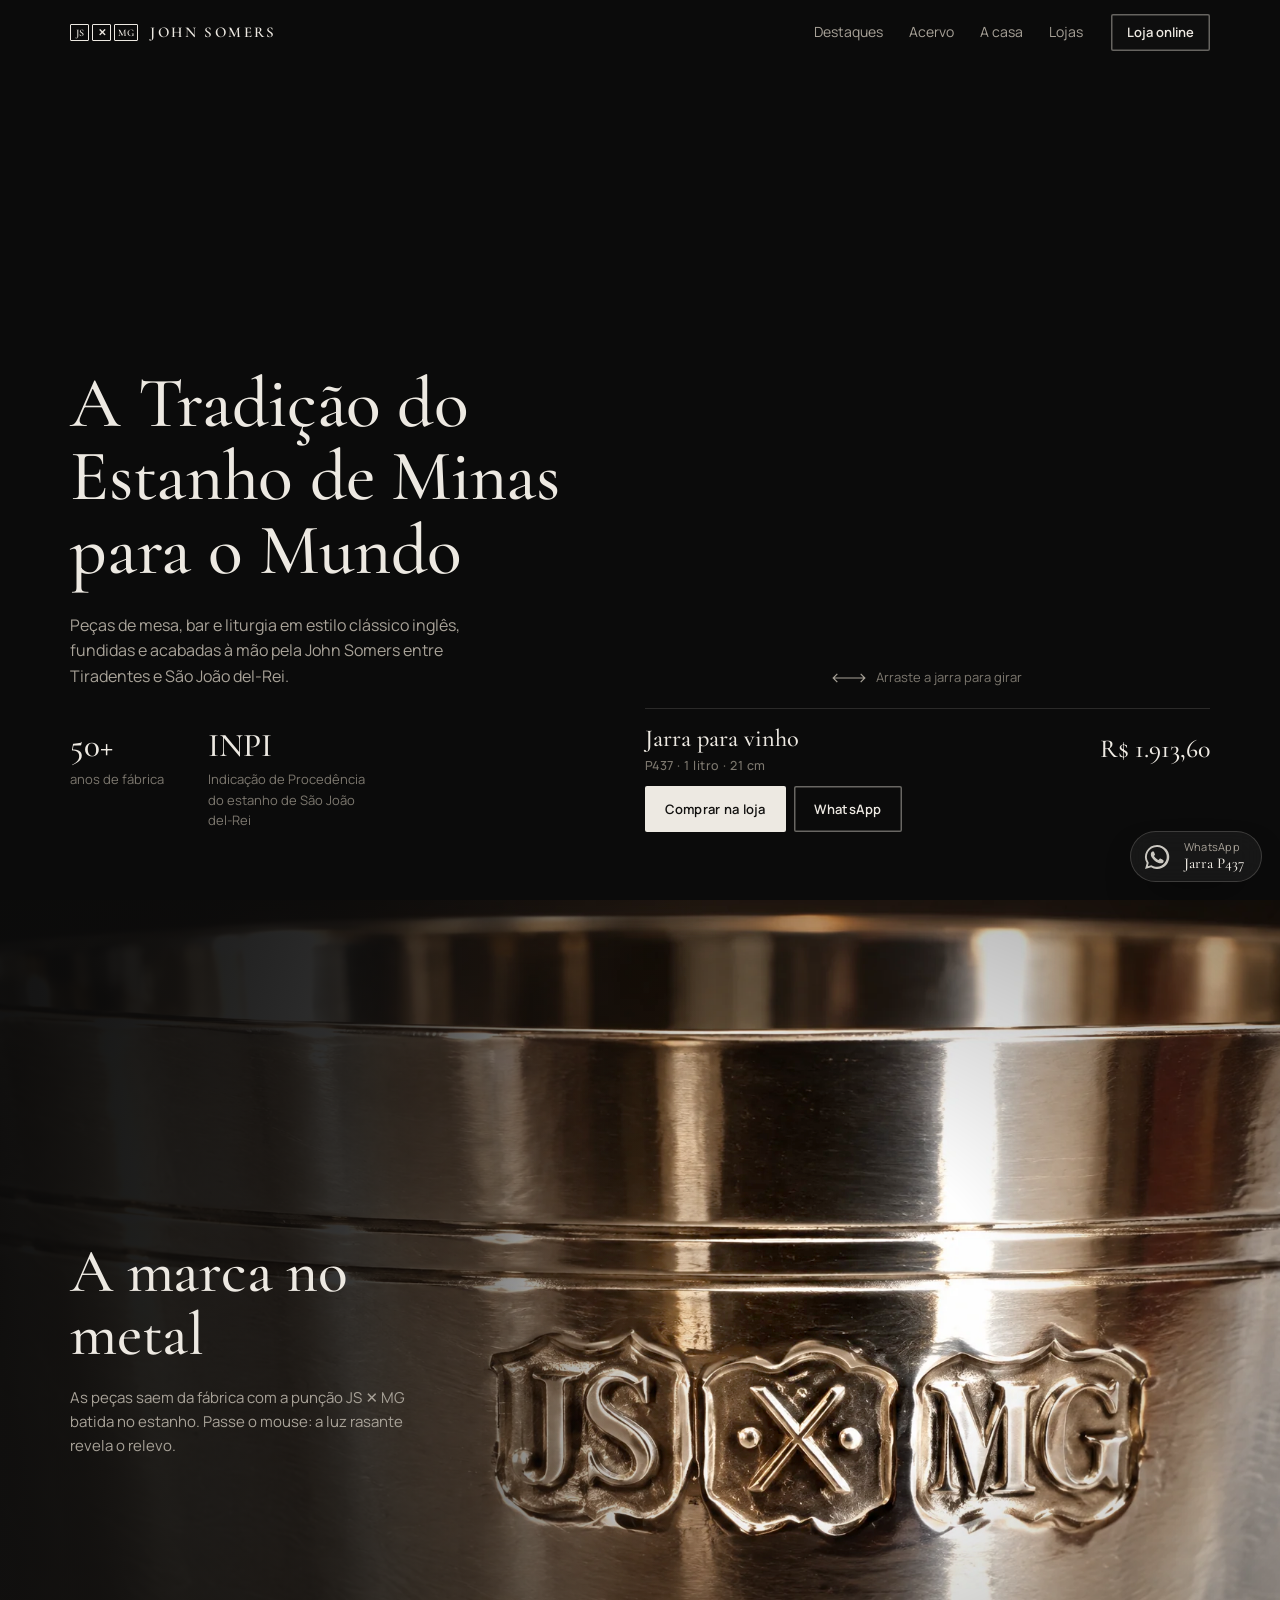
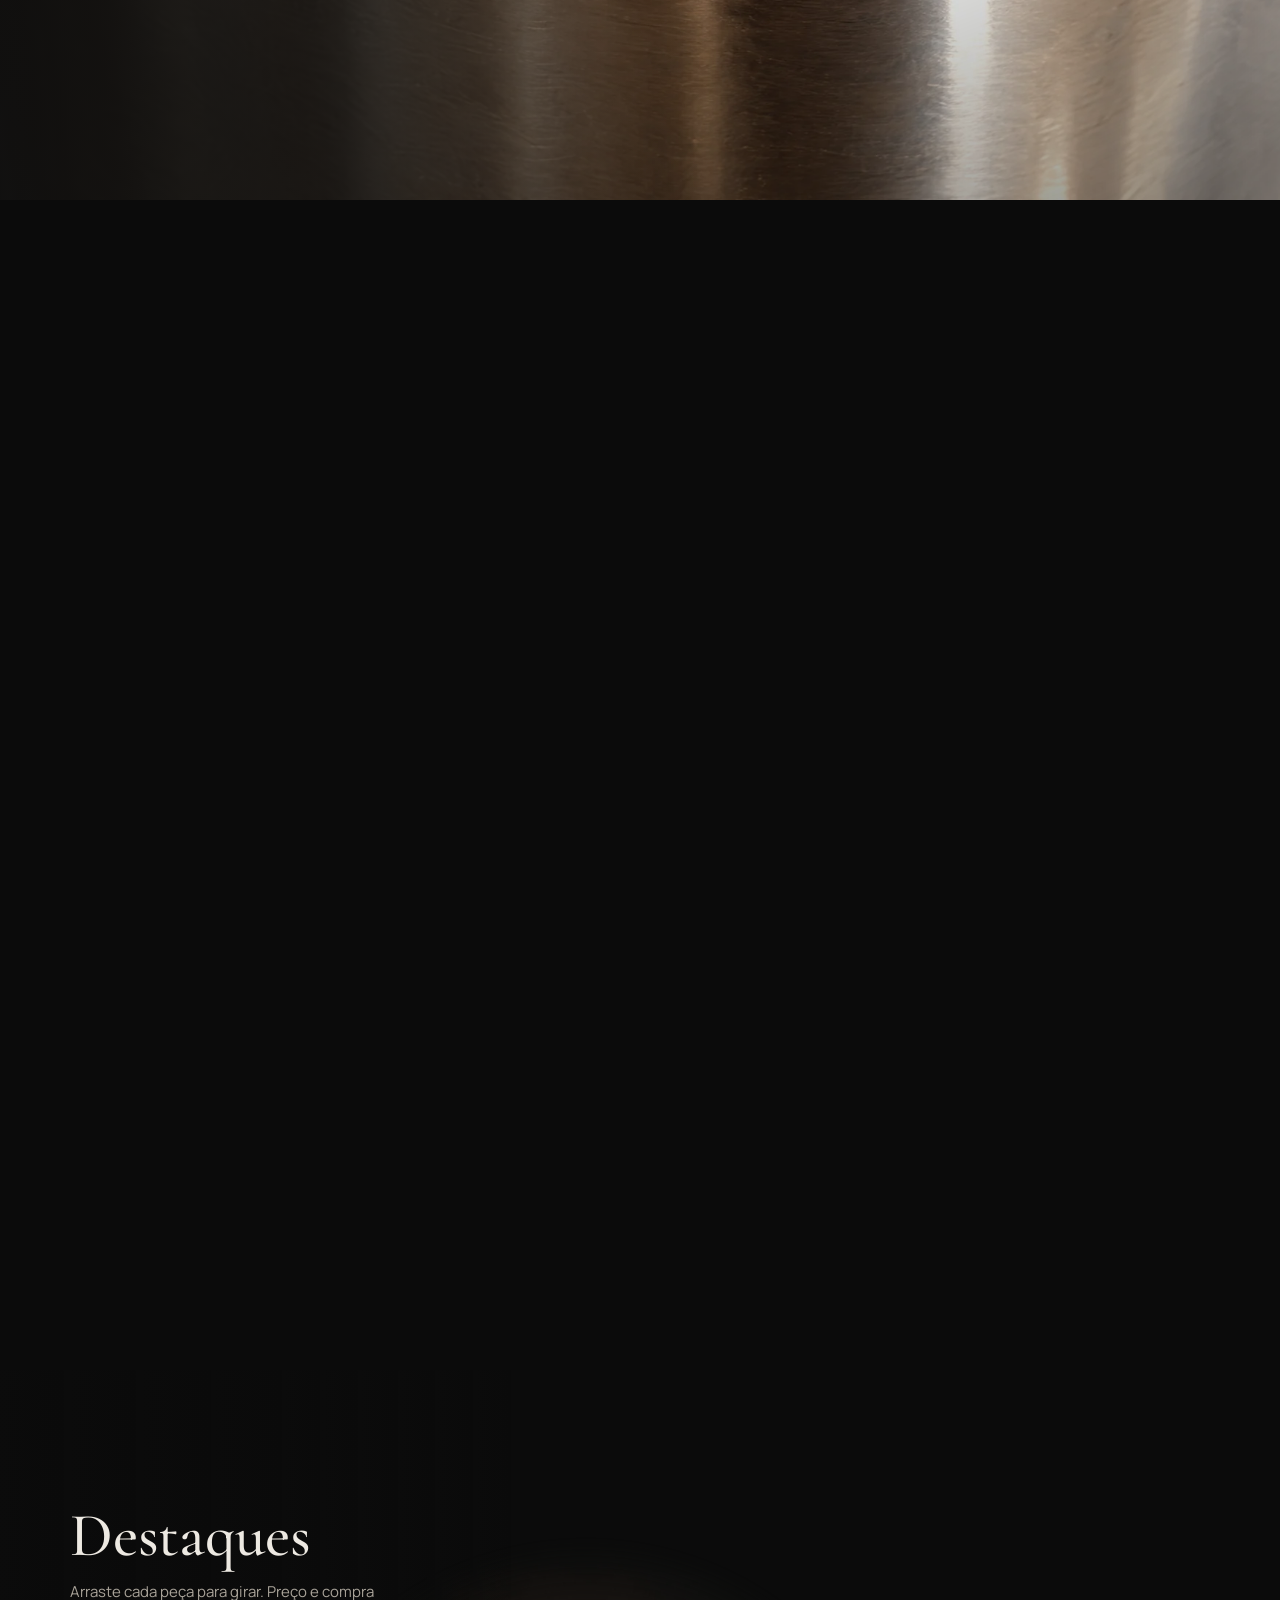
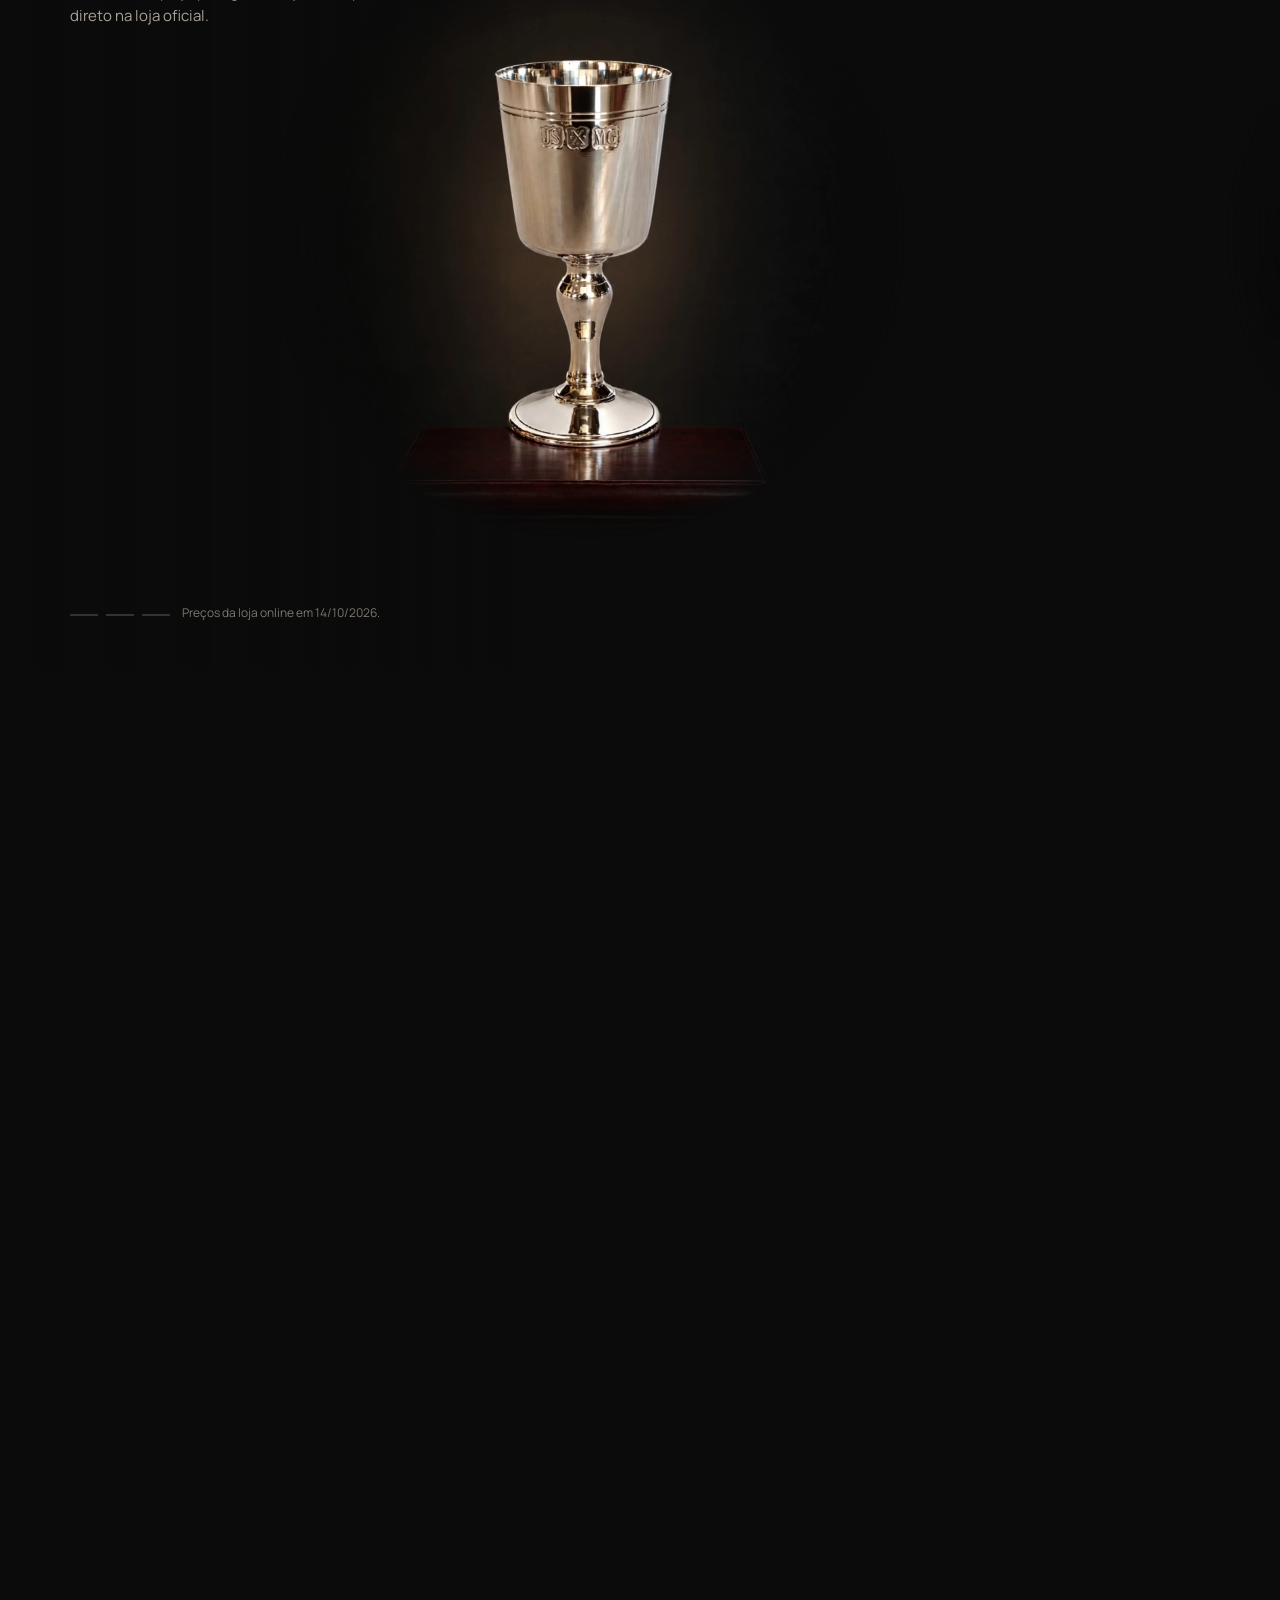
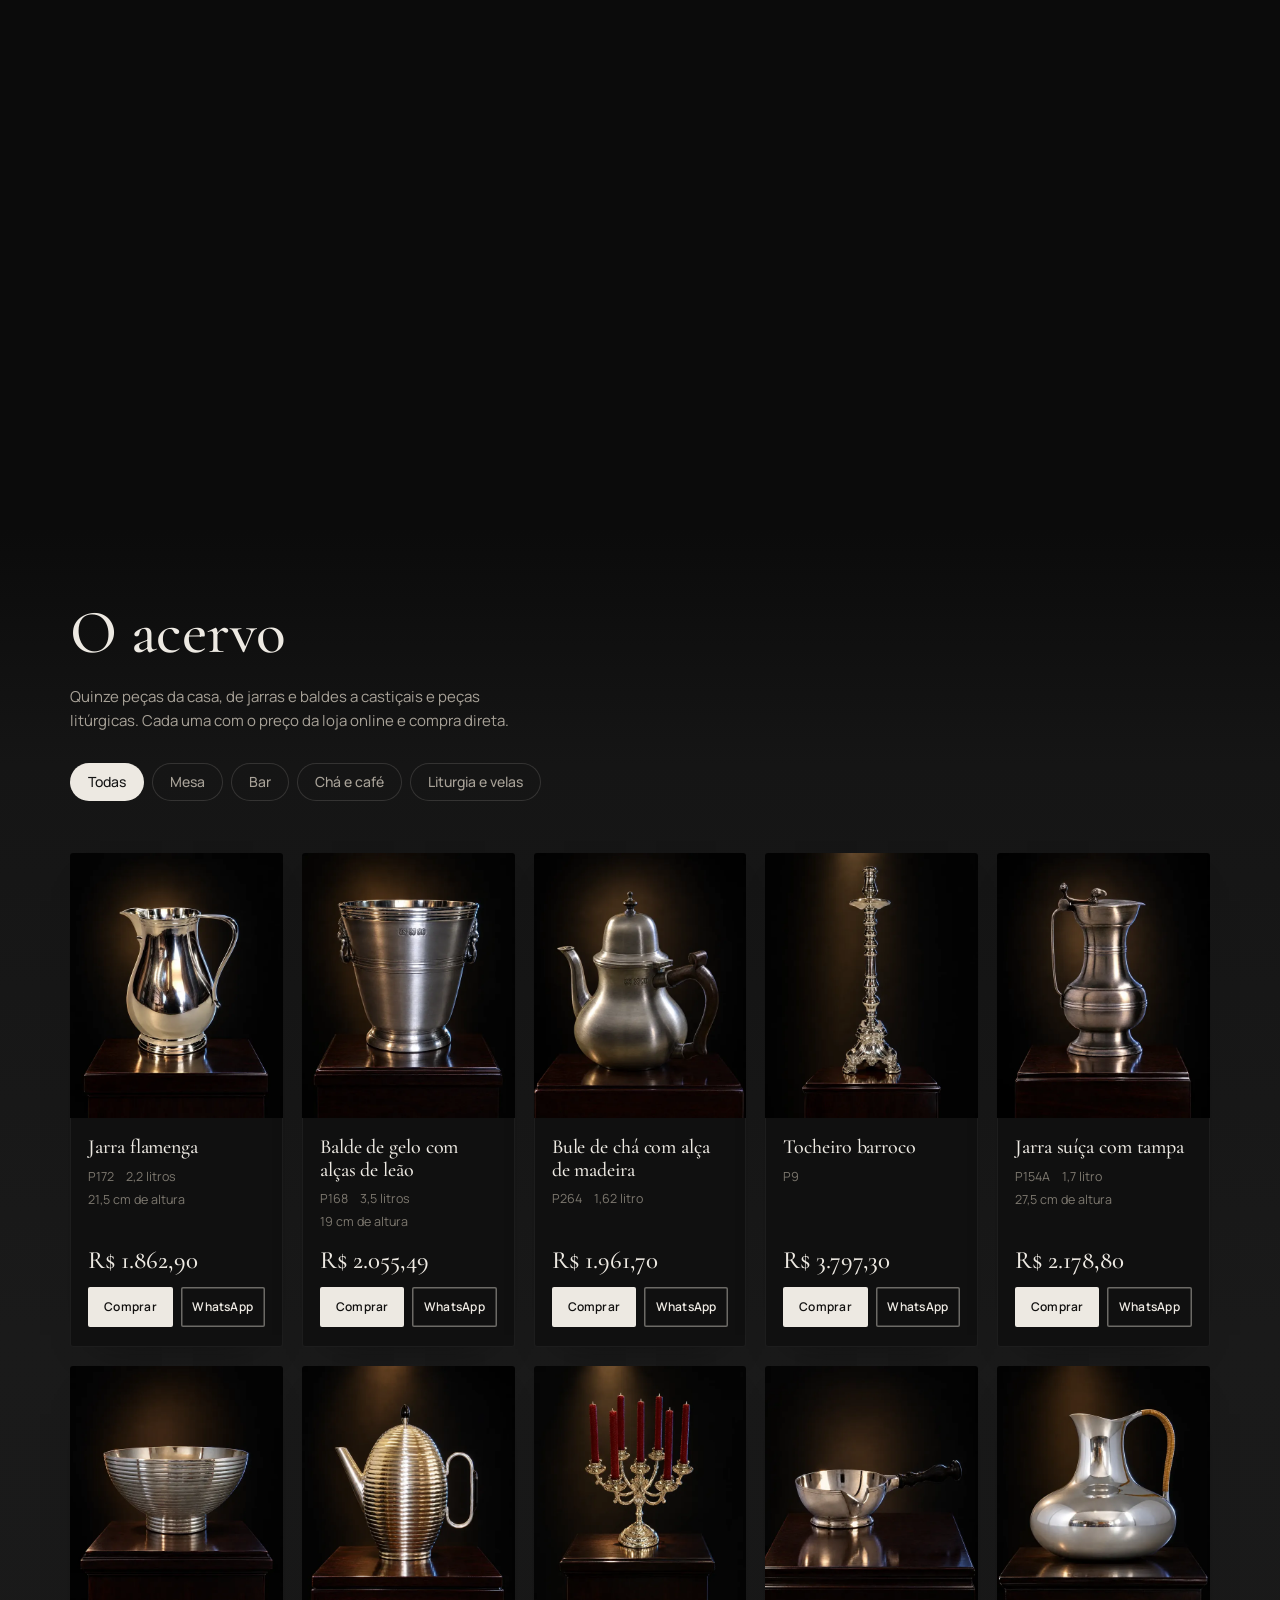
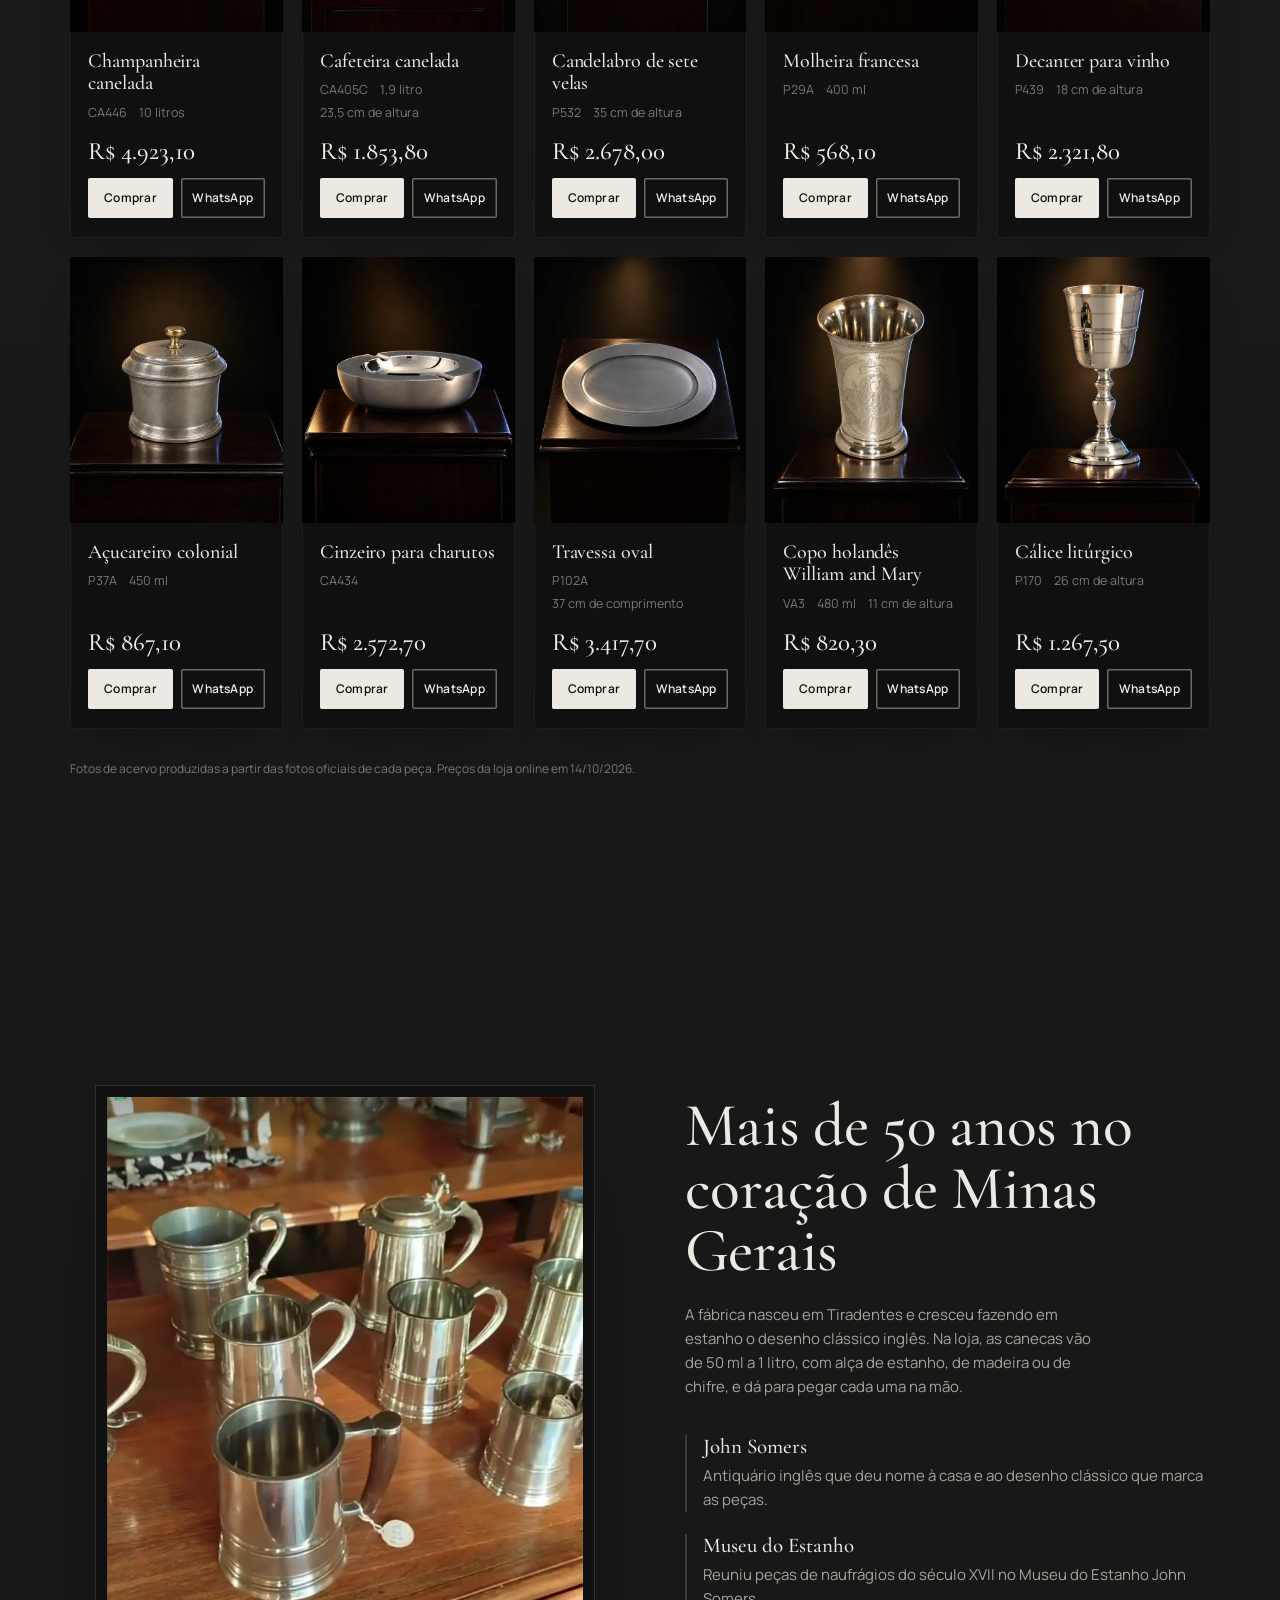
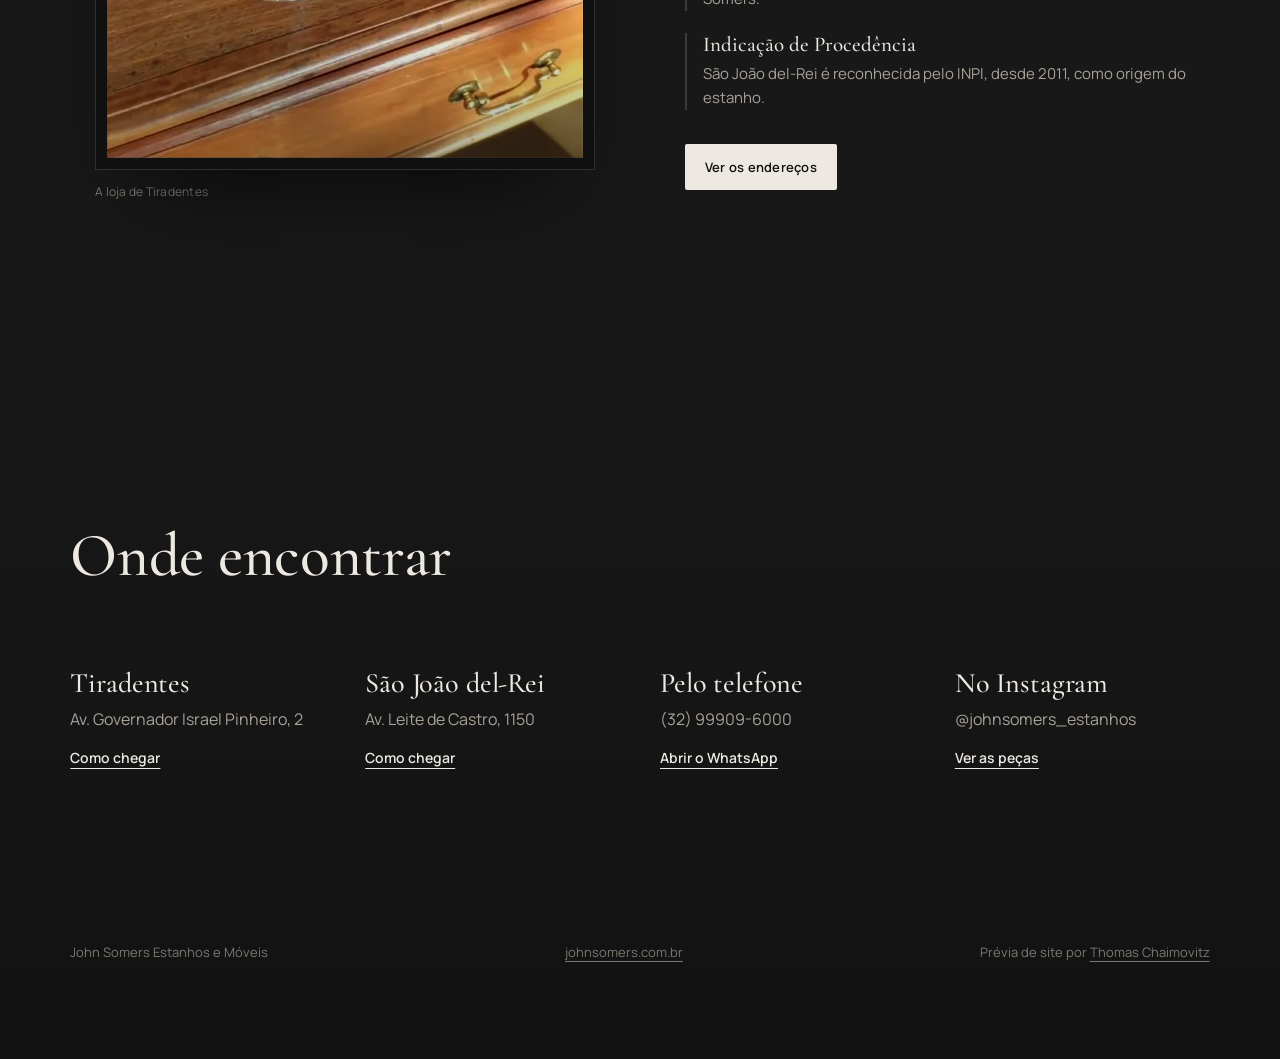
==== commit af1c2af2: "John Somers v12: giro novo das galhetas com folga para a alça Co-Authored-By: Claude Opus 5.5 <norep" ====
--- a/john-somers/index.html
+++ b/john-somers/index.html
@@ -16,10 +16,10 @@
 <link rel="icon" href="data:image/svg+xml,%3Csvg xmlns=%22http://www.w3.org/2000/svg%22 viewBox=%220 0 32 32%22%3E%3Crect width=%2232%22 height=%2232%22 rx=%225%22 fill=%22%230b0b0a%22/%3E%3Cpath d=%22M9 9l14 14M23 9L9 23%22 stroke=%22%23cbc8c1%22 stroke-width=%223.2%22/%3E%3C/svg%3E">
 <link rel="preconnect" href="https://fonts.googleapis.com"><link rel="preconnect" href="https://fonts.gstatic.com" crossorigin>
 <link href="https://fonts.googleapis.com/css2?family=Cormorant+Garamond:wght@500;600&family=Manrope:wght@400;500;600&display=swap" rel="stylesheet">
-<link rel="preload" as="image" href="giro/jarra-poster.webp?v=11" media="not all and (max-width: 820px) and (max-resolution: 1dppx)" fetchpriority="high">
-<link rel="preload" as="image" href="giro/jarra-poster-m.webp?v=11" media="(max-width: 820px) and (max-resolution: 1dppx)" fetchpriority="high">
-<link rel="modulepreload" href="js/app.js?v=11"><link rel="modulepreload" href="js/giro.js?v=11"><link rel="modulepreload" href="vendor/lenis.mjs">
-<link rel="stylesheet" href="css/site.css?v=11">
+<link rel="preload" as="image" href="giro/jarra-poster.webp?v=12" media="not all and (max-width: 820px) and (max-resolution: 1dppx)" fetchpriority="high">
+<link rel="preload" as="image" href="giro/jarra-poster-m.webp?v=12" media="(max-width: 820px) and (max-resolution: 1dppx)" fetchpriority="high">
+<link rel="modulepreload" href="js/app.js?v=12"><link rel="modulepreload" href="js/giro.js?v=12"><link rel="modulepreload" href="vendor/lenis.mjs">
+<link rel="stylesheet" href="css/site.css?v=12">
 <script type="importmap">{"imports":{"lenis":"./vendor/lenis.mjs"}}</script>
 </head>
 <body>
@@ -43,7 +43,7 @@
   </dl>
  </div>
  <div class="heroi-peca">
-  <div class="giro" data-giro="jarra" data-n="148" tabindex="0" role="img" aria-label="Jarra para vinho P437 em estanho. Arraste para girar."><picture><source media="(max-width: 820px) and (max-resolution: 1dppx)" srcset="giro/jarra-poster-m.webp?v=11"><img src="giro/jarra-poster.webp?v=11" alt="" width="800" height="800" decoding="async" fetchpriority="high"></picture><video muted playsinline loop preload="none" disablepictureinpicture disableremoteplayback aria-hidden="true"></video></div>
+  <div class="giro" data-giro="jarra" data-n="148" tabindex="0" role="img" aria-label="Jarra para vinho P437 em estanho. Arraste para girar."><picture><source media="(max-width: 820px) and (max-resolution: 1dppx)" srcset="giro/jarra-poster-m.webp?v=12"><img src="giro/jarra-poster.webp?v=12" alt="" width="800" height="800" decoding="async" fetchpriority="high"></picture><video muted playsinline loop preload="none" disablepictureinpicture disableremoteplayback aria-hidden="true"></video></div>
   <p class="giro-dica"><svg viewBox="0 0 40 12" aria-hidden="true"><path d="M1 6h38M6 1 1 6l5 5M34 1l5 5-5 5" fill="none" stroke="currentColor" stroke-width="1.4"/></svg><span class="so-mouse">Arraste a jarra para girar</span><span class="so-toque">Deslize a jarra para girar</span></p>
   <div class="compra">
    <div class="compra-nome"><p class="compra-tit">Jarra para vinho</p><p class="ref">P437 · 1 litro · 21 cm</p></div>
@@ -56,7 +56,7 @@
 <!-- 2. a marca no metal: close real da punção do cálice, com luz rasante que segue o mouse (no celular, a rolagem) -->
 <section id="marca" class="pin" style="--h:230">
  <div class="fixo">
-  <div class="close"><picture><source media="(max-width: 820px)" srcset="img/puncao-macro-m.webp?v=11"><img src="img/puncao-macro.webp?v=11" alt="A punção JS ✕ MG batida no estanho do cálice P105D, de perto" width="2400" height="1357" decoding="async" fetchpriority="low"></picture><div class="luz" aria-hidden="true"></div></div>
+  <div class="close"><picture><source media="(max-width: 820px)" srcset="img/puncao-macro-m.webp?v=12"><img src="img/puncao-macro.webp?v=12" alt="A punção JS ✕ MG batida no estanho do cálice P105D, de perto" width="2400" height="1357" decoding="async" fetchpriority="low"></picture><div class="luz" aria-hidden="true"></div></div>
   <div class="marca-txt">
    <h2>A marca no metal</h2>
    <p class="t so-mouse">As peças saem da fábrica com a punção JS ✕ MG batida no estanho. Passe o mouse: a luz rasante revela o relevo.</p>
@@ -70,9 +70,9 @@
  <div class="fixo">
   <header class="vit-cab"><h2>Destaques</h2><p class="t so-mouse">Arraste cada peça para girar. Preço e compra direto na loja oficial.</p><p class="t so-toque">Deslize cada peça para girar. Preço e compra direto na loja oficial.</p></header>
   <div class="vit-trilho">
-   <div class="vit-palco"><div class="giro" data-giro="calice" data-n="168" tabindex="0" role="img" aria-label="Cálice para vinho P105D em estanho. Arraste para girar."><picture><source media="(max-width: 820px) and (max-resolution: 1dppx)" srcset="giro/calice-poster-m.webp?v=11"><img src="giro/calice-poster.webp?v=11" alt="" width="800" height="800" decoding="async" fetchpriority="low"></picture><video muted playsinline loop preload="none" disablepictureinpicture disableremoteplayback aria-hidden="true"></video></div></div>
-   <div class="vit-palco"><div class="giro" data-giro="galhetas" data-n="168" tabindex="0" role="img" aria-label="Conjunto de galhetas com bandeja P506 em estanho. Arraste para girar."><picture><source media="(max-width: 820px) and (max-resolution: 1dppx)" srcset="giro/galhetas-poster-m.webp?v=11"><img src="giro/galhetas-poster.webp?v=11" alt="" width="800" height="800" decoding="async" fetchpriority="low"></picture><video muted playsinline loop preload="none" disablepictureinpicture disableremoteplayback aria-hidden="true"></video></div></div>
-   <div class="vit-palco"><div class="giro" data-giro="caneca" data-n="168" tabindex="0" role="img" aria-label="Caneca inglesa P34B em estanho. Arraste para girar."><picture><source media="(max-width: 820px) and (max-resolution: 1dppx)" srcset="giro/caneca-poster-m.webp?v=11"><img src="giro/caneca-poster.webp?v=11" alt="" width="800" height="800" decoding="async" fetchpriority="low"></picture><video muted playsinline loop preload="none" disablepictureinpicture disableremoteplayback aria-hidden="true"></video></div></div>
+   <div class="vit-palco"><div class="giro" data-giro="calice" data-n="168" tabindex="0" role="img" aria-label="Cálice para vinho P105D em estanho. Arraste para girar."><picture><source media="(max-width: 820px) and (max-resolution: 1dppx)" srcset="giro/calice-poster-m.webp?v=12"><img src="giro/calice-poster.webp?v=12" alt="" width="800" height="800" decoding="async" fetchpriority="low"></picture><video muted playsinline loop preload="none" disablepictureinpicture disableremoteplayback aria-hidden="true"></video></div></div>
+   <div class="vit-palco"><div class="giro" data-giro="galhetas" data-n="168" tabindex="0" role="img" aria-label="Conjunto de galhetas com bandeja P506 em estanho. Arraste para girar."><picture><source media="(max-width: 820px) and (max-resolution: 1dppx)" srcset="giro/galhetas-poster-m.webp?v=12"><img src="giro/galhetas-poster.webp?v=12" alt="" width="800" height="800" decoding="async" fetchpriority="low"></picture><video muted playsinline loop preload="none" disablepictureinpicture disableremoteplayback aria-hidden="true"></video></div></div>
+   <div class="vit-palco"><div class="giro" data-giro="caneca" data-n="168" tabindex="0" role="img" aria-label="Caneca inglesa P34B em estanho. Arraste para girar."><picture><source media="(max-width: 820px) and (max-resolution: 1dppx)" srcset="giro/caneca-poster-m.webp?v=12"><img src="giro/caneca-poster.webp?v=12" alt="" width="800" height="800" decoding="async" fetchpriority="low"></picture><video muted playsinline loop preload="none" disablepictureinpicture disableremoteplayback aria-hidden="true"></video></div></div>
   </div>
   <article class="etiqueta" data-peca="calice">
    <h3>Cálice para vinho</h3>
@@ -252,7 +252,7 @@
 <!-- 5. a casa: vídeo institucional e a história -->
 <section id="loja">
  <div class="loja-in">
-  <figure class="filme"><div class="moldura"><video muted loop playsinline preload="none" poster="vid/loja-poster.webp?v=11" aria-label="Canecas de estanho sobre o móvel da loja"><source src="vid/loja.webm" type="video/webm"><source src="vid/loja.mp4" type="video/mp4"></video></div><figcaption>A loja de Tiradentes</figcaption></figure>
+  <figure class="filme"><div class="moldura"><video muted loop playsinline preload="none" poster="vid/loja-poster.webp?v=12" aria-label="Canecas de estanho sobre o móvel da loja"><source src="vid/loja.webm" type="video/webm"><source src="vid/loja.mp4" type="video/mp4"></video></div><figcaption>A loja de Tiradentes</figcaption></figure>
   <div class="loja-txt">
    <h2>Mais de 50 anos no coração de Minas Gerais</h2>
    <p class="t">A fábrica nasceu em Tiradentes e cresceu fazendo em estanho o desenho clássico inglês. Na loja, as canecas vão de 50 ml a 1 litro, com alça de estanho, de madeira ou de chifre, e dá para pegar cada uma na mão.</p>
@@ -279,6 +279,6 @@
 </section>
 </main>
 
-<script type="module" src="js/app.js?v=11"></script>
+<script type="module" src="js/app.js?v=12"></script>
 </body>
 </html>
